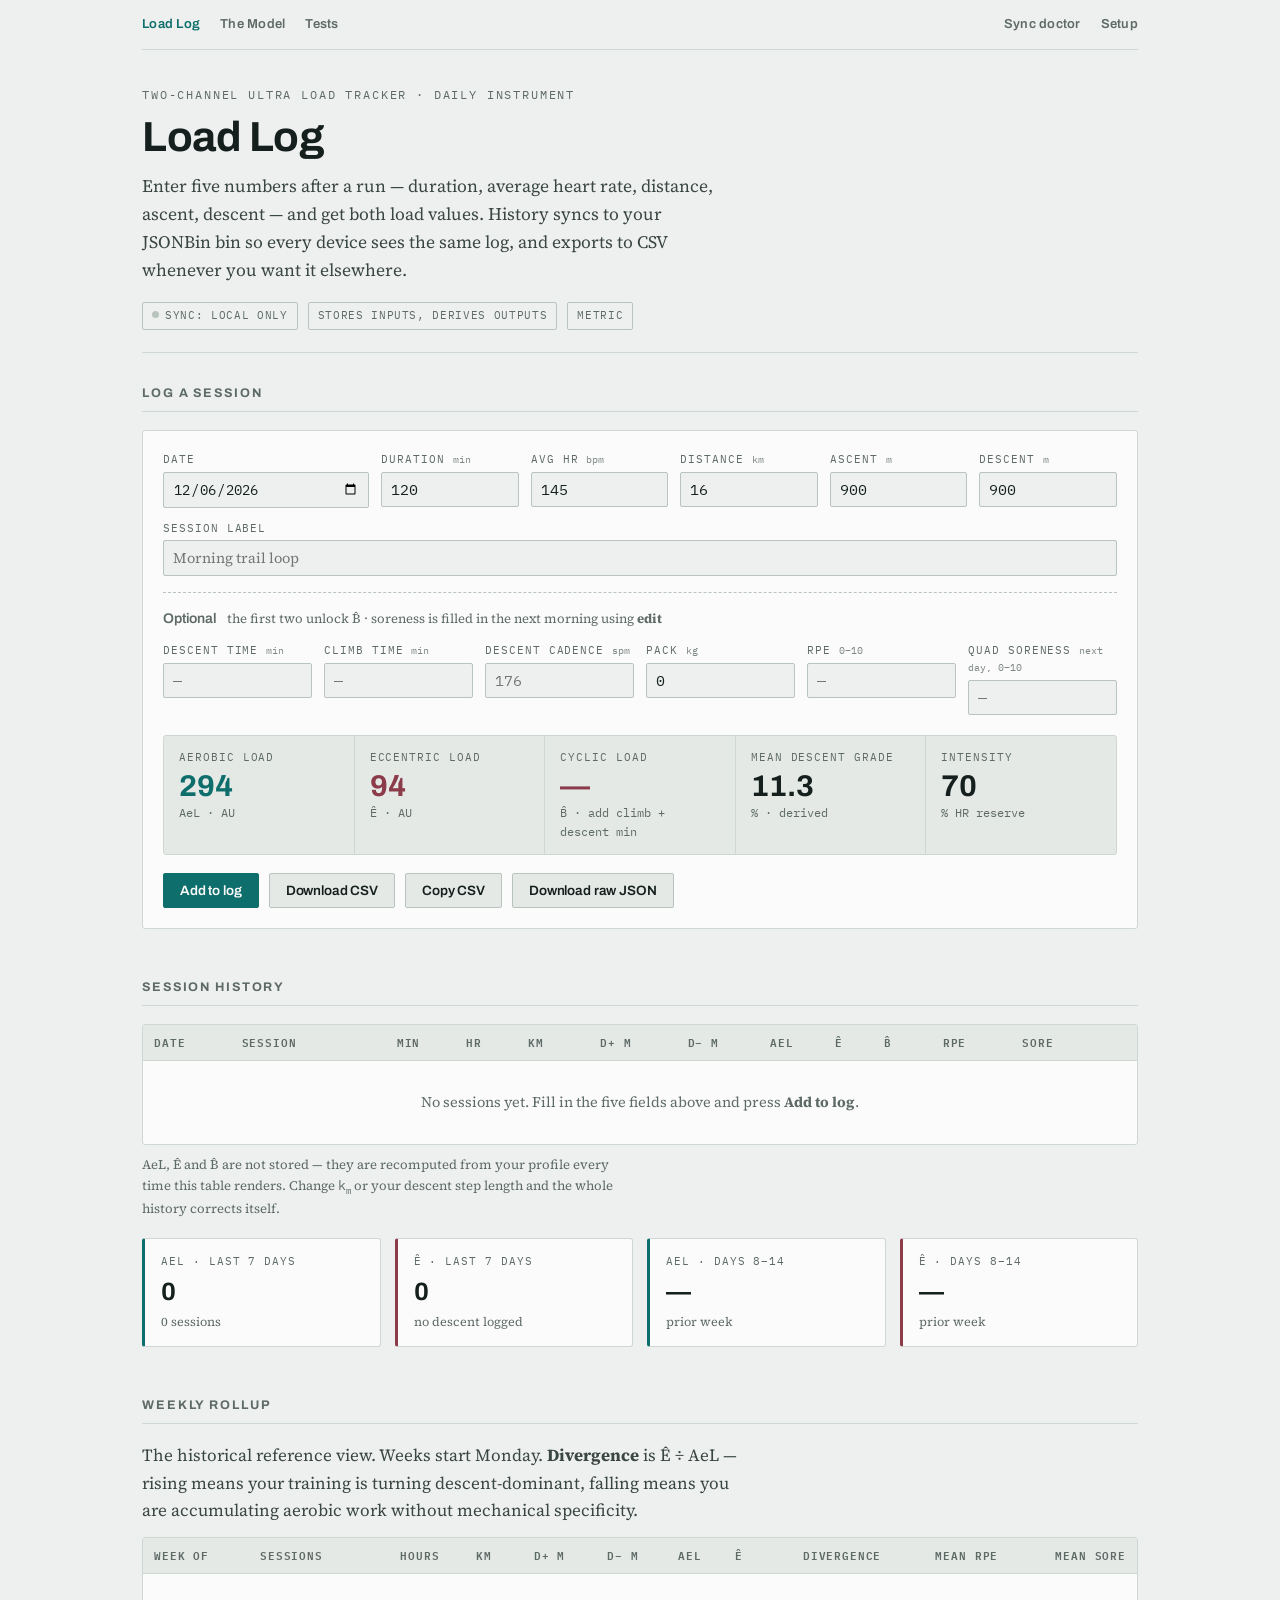
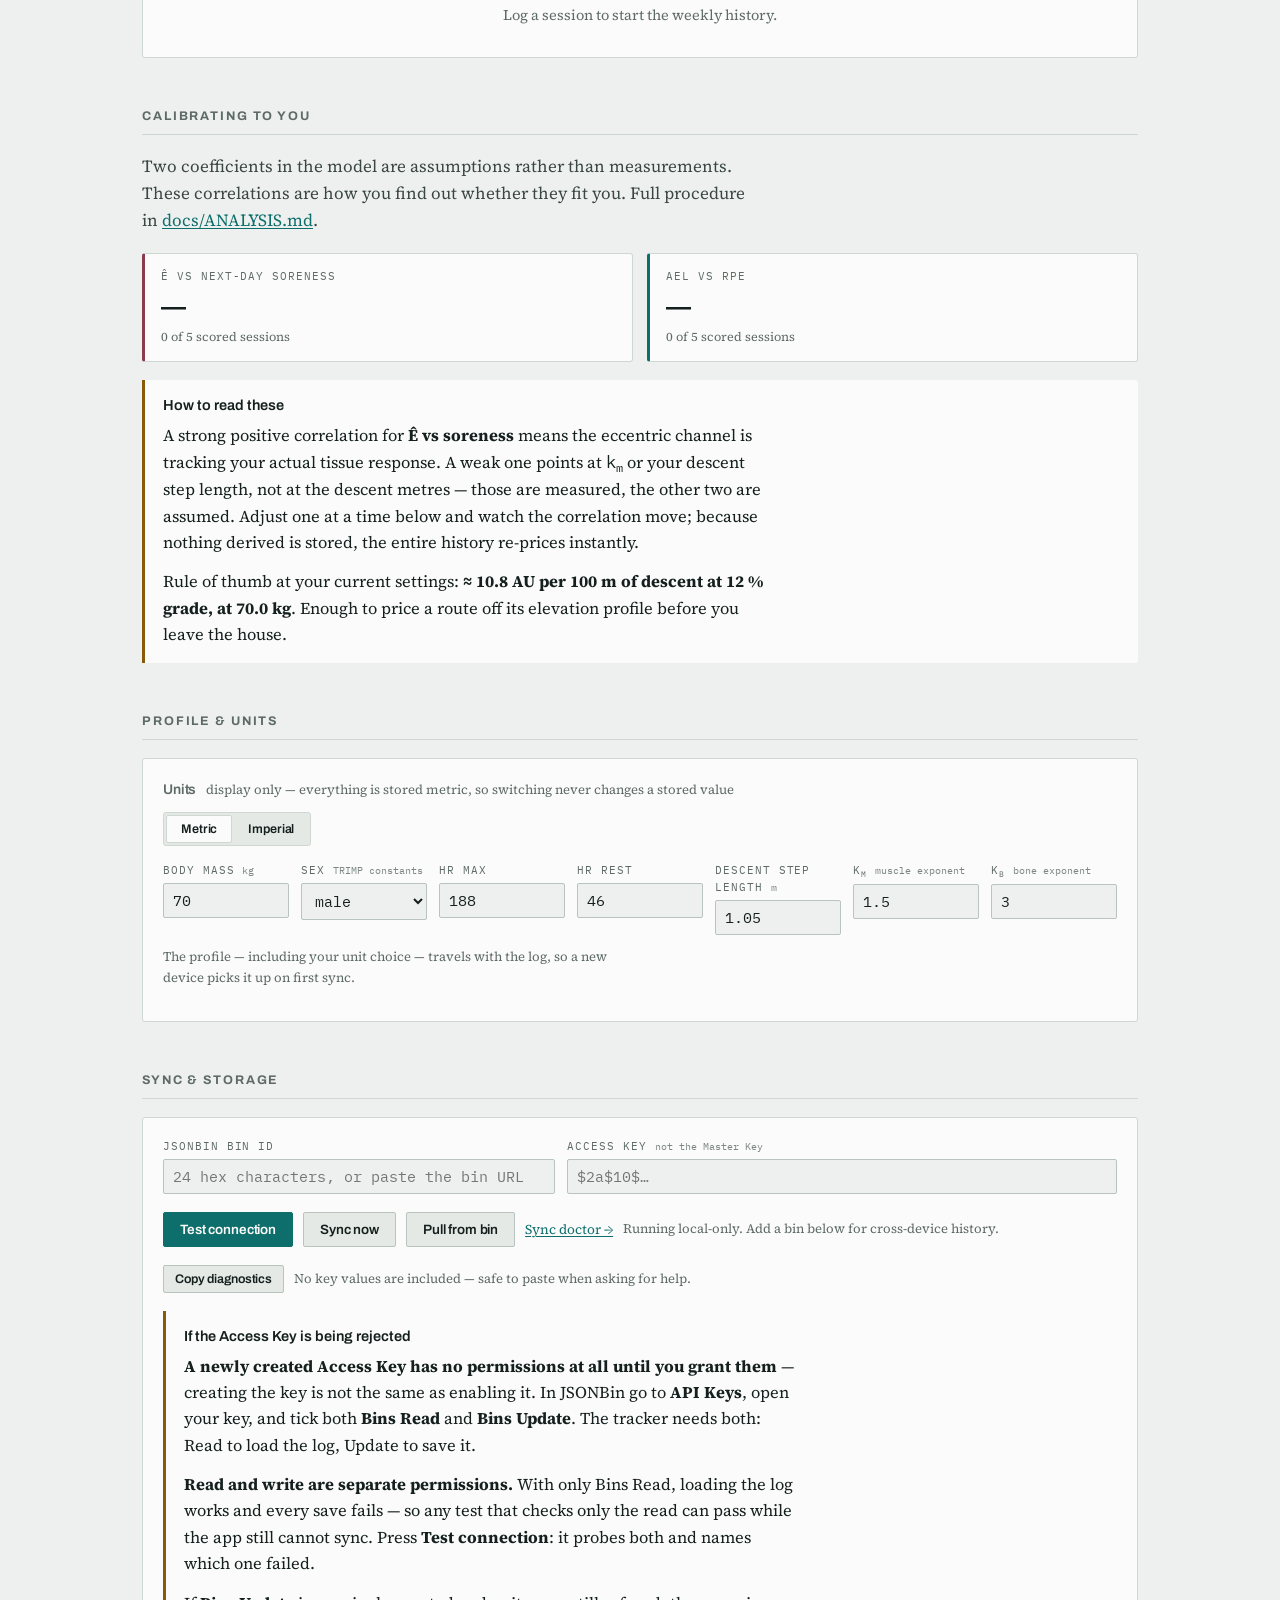
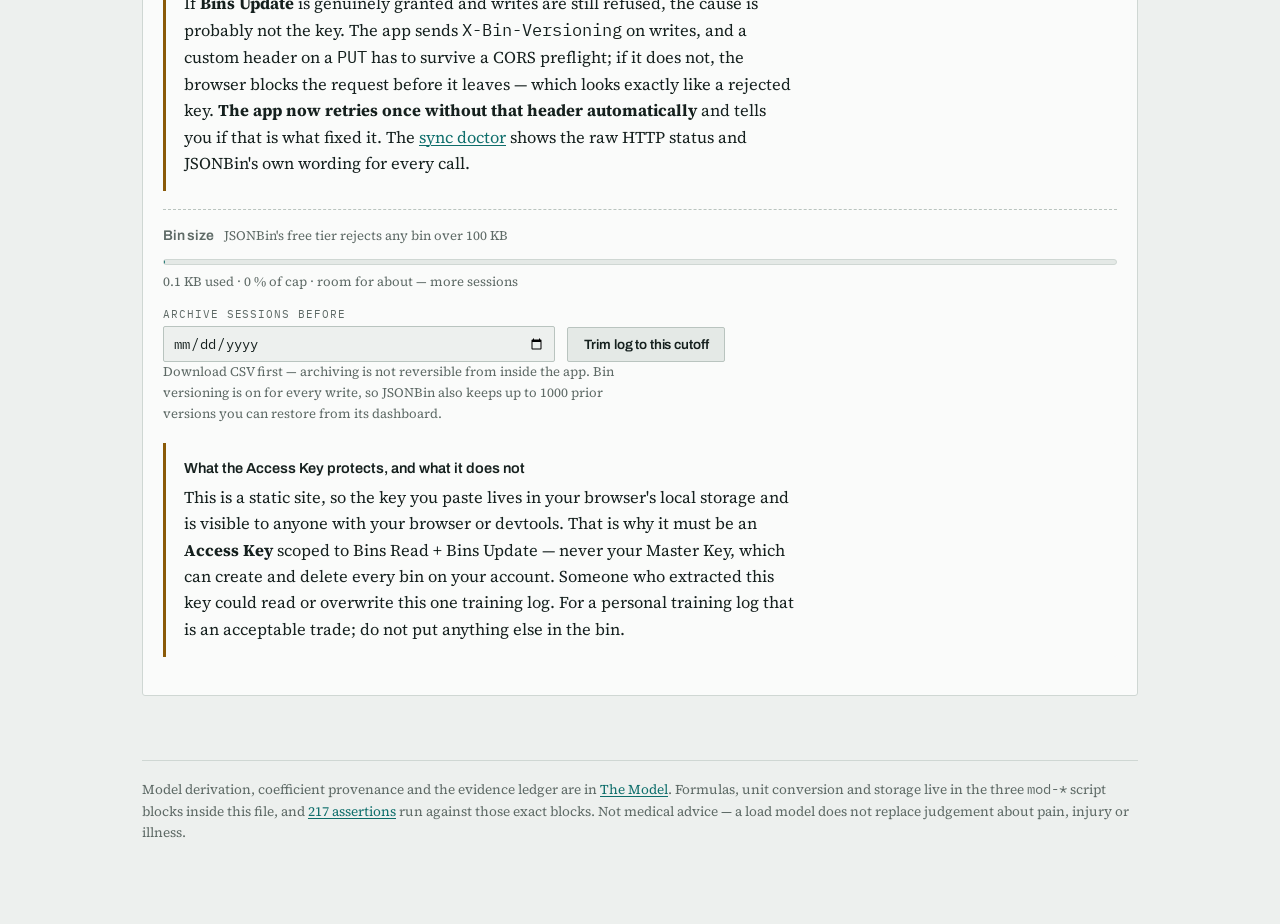
==== index.html @ c36b777b "Update index.html another updater attempt to fix buttons." ====
<!DOCTYPE html>
<html lang="en">
<head>
<meta charset="utf-8">
<meta name="viewport" content="width=device-width, initial-scale=1">
<title>Load Log — Two-Channel Ultra Load Tracker</title>
<meta name="description" content="Log a mountain run from five watch numbers and get aerobic and eccentric load. Metric or imperial, synced to JSONBin, CSV export.">
<link rel="icon" href="data:image/svg+xml,<svg xmlns='http://www.w3.org/2000/svg' viewBox='0 0 100 100'><text y='.9em' font-size='90'>⛰️</text></svg>">
<link rel="preconnect" href="https://fonts.googleapis.com">
<link rel="preconnect" href="https://fonts.gstatic.com" crossorigin>
<link rel="stylesheet" href="https://fonts.googleapis.com/css2?family=Archivo:wght@500;600;700&family=Source+Serif+4:opsz,wght@8..60,400;8..60,600&family=IBM+Plex+Mono:wght@400;500;600&display=swap">
<style>
/* ---- design tokens and components ---- */
/* Two-Channel Ultra Load Tracker — shared design tokens and components.
   Palette: cool mineral neutrals, teal = aerobic channel, oxblood = mechanical. */

:root{
  --bg:#EDF0EE; --surface:#FAFBFA; --surface-2:#E4E9E6;
  --ink:#15201E; --ink-2:#3A4643; --muted:#5E6A66; --line:#CFD7D3; --line-2:#B9C4BF;
  --aero:#0E6E6B; --aero-soft:#D9EAE8; --aero-ink:#084F4D;
  --mech:#8C3B4A; --mech-soft:#F2DFE2; --mech-ink:#66242F;
  --flag:#8A5A08; --flag-soft:#F5E7CE;
  --ok:#1D6F42; --bad:#9B2C2C;
  --maxw:1040px;
}
@media (prefers-color-scheme: dark){
  :root:not([data-theme="light"]){
    --bg:#0E1413; --surface:#161E1C; --surface-2:#1E2725;
    --ink:#E4EBE8; --ink-2:#C2CDC9; --muted:#8E9A96; --line:#28312F; --line-2:#3A4542;
    --aero:#4CBDB6; --aero-soft:#12302E; --aero-ink:#8AD9D3;
    --mech:#E0808F; --mech-soft:#331A20; --mech-ink:#F0AEB8;
    --flag:#D9A852; --flag-soft:#2E2513;
    --ok:#6FCF97; --bad:#F09B9B;
  }
}
:root[data-theme="dark"]{
  --bg:#0E1413; --surface:#161E1C; --surface-2:#1E2725;
  --ink:#E4EBE8; --ink-2:#C2CDC9; --muted:#8E9A96; --line:#28312F; --line-2:#3A4542;
  --aero:#4CBDB6; --aero-soft:#12302E; --aero-ink:#8AD9D3;
  --mech:#E0808F; --mech-soft:#331A20; --mech-ink:#F0AEB8;
  --flag:#D9A852; --flag-soft:#2E2513;
  --ok:#6FCF97; --bad:#F09B9B;
}

*{box-sizing:border-box}
html{color-scheme:light dark}
body{
  background:var(--bg); color:var(--ink); margin:0;
  font-family:"Source Serif 4",Georgia,"Times New Roman",serif;
  font-size:16.5px; line-height:1.6; -webkit-font-smoothing:antialiased;
}
.wrap{max-width:var(--maxw); margin:0 auto; padding:0 22px 80px}
h1,h2,h3,h4,.disp,button,nav a{font-family:Archivo,"Helvetica Neue",Arial,sans-serif; letter-spacing:-.01em}
h1,h2,h3,h4{text-wrap:balance}
.mono,code,pre,table.data,table.log,.eq{font-family:"IBM Plex Mono",ui-monospace,Menlo,Consolas,monospace}
.tnum{font-variant-numeric:tabular-nums}
a{color:var(--aero); text-decoration:underline; text-underline-offset:2px; text-decoration-thickness:1px}
a:focus-visible,input:focus-visible,select:focus-visible,button:focus-visible{outline:2px solid var(--aero); outline-offset:2px}

/* ---- masthead + nav ---- */
nav.top{display:flex; gap:20px; align-items:center; padding:14px 0; border-bottom:1px solid var(--line); flex-wrap:wrap}
nav.top a{font-size:13px; font-weight:600; text-decoration:none; color:var(--muted); letter-spacing:.02em}
nav.top a:hover{color:var(--ink)}
nav.top a[aria-current="page"]{color:var(--aero)}
nav.top .sp{flex:1}
header.mast{padding:36px 0 22px; border-bottom:1px solid var(--line); margin-bottom:30px}
.kicker{font-family:"IBM Plex Mono",monospace; font-size:11.5px; letter-spacing:.16em; text-transform:uppercase; color:var(--muted)}
h1{font-size:clamp(28px,4.8vw,42px); line-height:1.07; font-weight:700; margin:11px 0 12px}
.standfirst{font-size:17.5px; color:var(--ink-2); max-width:64ch; margin:0}
.meta{margin-top:18px; display:flex; flex-wrap:wrap; gap:8px 10px}
.tag{font-family:"IBM Plex Mono",monospace; font-size:11px; letter-spacing:.06em; text-transform:uppercase;
  border:1px solid var(--line-2); color:var(--muted); padding:4px 9px; border-radius:2px}

section{margin-top:48px}
h2{font-size:12.5px; font-weight:700; letter-spacing:.15em; text-transform:uppercase; color:var(--muted);
  margin:0 0 18px; padding-bottom:8px; border-bottom:1px solid var(--line)}
h3{font-size:19.5px; font-weight:600; margin:26px 0 9px}
h4{font-size:14.5px; font-weight:600; margin:19px 0 5px; letter-spacing:0}
p{margin:0 0 13px; max-width:68ch}
.lede{font-size:17px; color:var(--ink-2)}

/* ---- panels + forms ---- */
.panel{background:var(--surface); border:1px solid var(--line); border-radius:3px; padding:20px}
.f label{display:block; font-family:"IBM Plex Mono",monospace; font-size:10.5px; letter-spacing:.09em;
  text-transform:uppercase; color:var(--muted); margin-bottom:4px}
.f .sublab{text-transform:none; letter-spacing:0; font-size:10px; opacity:.8}
input,select,textarea{width:100%; background:var(--bg); color:var(--ink); border:1px solid var(--line-2);
  border-radius:2px; padding:7px 9px; font-family:"IBM Plex Mono",monospace; font-size:14.5px}
input[type=date]{font-size:13.5px}
input.serif{font-family:"Source Serif 4",Georgia,serif}
.gridauto{display:grid; grid-template-columns:repeat(auto-fit,minmax(112px,1fr)); gap:12px}
.corefields{display:grid; grid-template-columns:1.5fr repeat(5,1fr); gap:12px}
@media(max-width:880px){.corefields{grid-template-columns:repeat(auto-fit,minmax(112px,1fr))}}
.subsection{margin-top:16px; padding-top:15px; border-top:1px dashed var(--line-2)}
.subsection .hdr{display:flex; align-items:baseline; gap:10px; margin-bottom:11px; flex-wrap:wrap}
.subsection .hdr .disp{font-size:14px; font-weight:600}
.subsection .hdr span{font-size:13px; color:var(--muted)}

/* ---- readouts ---- */
.readout{display:grid; grid-template-columns:repeat(auto-fit,minmax(140px,1fr)); gap:1px; margin-top:20px;
  background:var(--line); border:1px solid var(--line); border-radius:3px; overflow:hidden}
.ro{background:var(--surface-2); padding:13px 15px}
.ro .k{font-family:"IBM Plex Mono",monospace; font-size:10.5px; letter-spacing:.09em; text-transform:uppercase; color:var(--muted)}
.ro .v{font-family:Archivo,sans-serif; font-size:30px; font-weight:700; line-height:1.12; margin-top:4px; font-variant-numeric:tabular-nums}
.ro .u{font-size:12px; color:var(--muted); font-family:"IBM Plex Mono",monospace}
.ro.a .v{color:var(--aero)} .ro.m .v{color:var(--mech)}

/* ---- buttons ---- */
.btnrow{display:flex; gap:10px; flex-wrap:wrap; margin-top:18px; align-items:center}
button{font-family:Archivo,sans-serif; font-size:13.5px; font-weight:600; background:var(--surface-2); color:var(--ink);
  border:1px solid var(--line-2); border-radius:2px; padding:9px 16px; cursor:pointer}
button:hover{border-color:var(--ink-2)}
button.primary{background:var(--aero); border-color:var(--aero); color:#FAFBFA}
button.primary:hover{filter:brightness(1.09)}
button.small{padding:6px 11px; font-size:12.5px}
.savenote{font-size:13px; color:var(--muted)}
.savenote.ok{color:var(--ok)} .savenote.bad{color:var(--bad)}

/* ---- tables ---- */
.tblwrap{overflow-x:auto; border:1px solid var(--line); border-radius:3px; background:var(--surface)}
table.log,table.data{width:100%; border-collapse:collapse; font-size:13.5px}
table.log{min-width:760px} table.data{min-width:660px}
table.log th,table.data th{background:var(--surface-2); font-size:10.5px; letter-spacing:.08em; text-transform:uppercase;
  color:var(--muted); font-weight:600; text-align:right; padding:9px 11px; border-bottom:1px solid var(--line); white-space:nowrap}
table.log td,table.data td{padding:9px 11px; border-bottom:1px solid var(--line); text-align:right;
  font-variant-numeric:tabular-nums; white-space:nowrap}
table.log th:nth-child(-n+2),table.log td:nth-child(-n+2),
table.data th:first-child,table.data td:first-child{text-align:left}
table.log tbody tr:last-child td,table.data tbody tr:last-child td{border-bottom:none}
table.log td.ae,table.data td.ae{color:var(--aero); font-weight:600}
table.log td.me,table.data td.me{color:var(--mech); font-weight:600}
table.log td.lbl{font-family:"Source Serif 4",Georgia,serif; white-space:normal; min-width:150px}
table.data input{padding:4px 6px; font-size:13px; text-align:right; min-width:62px}
table.data input.name{text-align:left; min-width:130px}
.del{background:none; border:none; color:var(--muted); cursor:pointer; padding:2px 7px; font-size:16px; line-height:1}
.del:hover{color:var(--mech)}
.empty{padding:30px 20px; text-align:center; color:var(--muted); font-size:14.5px}
.dot{display:inline-block; width:7px; height:7px; border-radius:50%; margin-right:5px; vertical-align:1px}
.dot.synced{background:var(--ok)} .dot.pending{background:var(--flag)} .dot.local{background:var(--line-2)}

.t2{width:100%; border-collapse:collapse; font-size:14.5px; margin-top:4px}
.t2 th{text-align:left; font-family:"IBM Plex Mono",monospace; font-size:10.5px; letter-spacing:.09em;
  text-transform:uppercase; color:var(--muted); font-weight:600; padding:8px 12px 8px 0; border-bottom:1px solid var(--line-2)}
.t2 td{padding:10px 12px 10px 0; border-bottom:1px solid var(--line); vertical-align:top}
.t2 td:first-child{font-family:"IBM Plex Mono",monospace; font-size:13.5px; white-space:nowrap}
.t2 .num{font-variant-numeric:tabular-nums; white-space:nowrap}

/* ---- rolling cards ---- */
.rolling{display:grid; grid-template-columns:repeat(auto-fit,minmax(150px,1fr)); gap:14px; margin-top:18px}
.rcard{background:var(--surface); border:1px solid var(--line); border-radius:3px; padding:14px 16px; border-left:3px solid var(--c,var(--line-2))}
.rcard.a{--c:var(--aero)} .rcard.m{--c:var(--mech)}
.rcard .k{font-family:"IBM Plex Mono",monospace; font-size:10.5px; letter-spacing:.09em; text-transform:uppercase; color:var(--muted)}
.rcard .v{font-family:Archivo,sans-serif; font-size:25px; font-weight:700; margin-top:3px; font-variant-numeric:tabular-nums}
.rcard .n{font-size:12.5px; color:var(--muted)}

/* ---- charts ---- */
.chartbox{background:var(--surface); border:1px solid var(--line); border-radius:3px; padding:16px 14px 8px; overflow-x:auto}
.legend{display:flex; gap:18px; flex-wrap:wrap; font-family:"IBM Plex Mono",monospace; font-size:12px; color:var(--muted); margin-top:4px}
.legend i{display:inline-block; width:14px; height:10px; vertical-align:-1px; margin-right:6px; border-radius:1px}

/* ---- equations + callouts ---- */
.eq{background:var(--surface-2); border:1px solid var(--line); border-radius:3px; padding:13px 16px;
  font-size:14.5px; line-height:1.95; overflow-x:auto}
.eq.nowrap{white-space:nowrap}
sub{font-size:.72em} sup{font-size:.72em}
.where{font-size:14px; color:var(--ink-2); margin-top:13px}
.where dl{display:grid; grid-template-columns:auto 1fr; gap:5px 14px; margin:8px 0 0}
.where dt{font-family:"IBM Plex Mono",monospace; font-size:13px; color:var(--ink); white-space:nowrap}
.where dd{margin:0; color:var(--muted); font-size:14px}
.callout{border-left:3px solid var(--flag); background:var(--surface); padding:14px 18px; margin:18px 0; border-radius:0 3px 3px 0}
.callout h4{margin-top:0}
.callout p:last-child{margin-bottom:0}
.two{display:grid; grid-template-columns:1fr 1fr; gap:32px}
@media(max-width:860px){.two{grid-template-columns:1fr}}
.channels{display:grid; grid-template-columns:1fr 1fr; gap:20px}
@media(max-width:860px){.channels{grid-template-columns:1fr}}
.chan{background:var(--surface); border:1px solid var(--line); border-radius:3px; padding:22px; position:relative; overflow:hidden}
.chan::before{content:""; position:absolute; inset:0 auto 0 0; width:3px; background:var(--ch)}
.chan.a{--ch:var(--aero)} .chan.m{--ch:var(--mech)}
.chan .lbl{font-family:"IBM Plex Mono",monospace; font-size:11px; letter-spacing:.14em; text-transform:uppercase; color:var(--ch); font-weight:600}
.chan h3{margin:6px 0 4px; font-size:21px}
.chan .sub{color:var(--muted); font-size:14.5px; margin:0 0 16px}

.pill{display:inline-block; font-family:"IBM Plex Mono",monospace; font-size:10px; letter-spacing:.08em;
  text-transform:uppercase; padding:3px 7px; border-radius:2px; font-weight:600; white-space:nowrap}
.pill.ev{background:var(--aero-soft); color:var(--aero-ink)}
.pill.der{background:var(--surface-2); color:var(--ink-2); border:1px solid var(--line-2)}
.pill.as{background:var(--flag-soft); color:var(--flag)}

ol.refs{font-size:14.5px; padding-left:22px; color:var(--ink-2)}
ol.refs li{margin-bottom:9px}
footer{margin-top:64px; padding-top:18px; border-top:1px solid var(--line); font-size:13.5px; color:var(--muted)}
@media(prefers-reduced-motion:reduce){*{animation:none!important; transition:none!important}}

/* ---- page-specific ---- */
.szmeter{height:6px; background:var(--surface-2); border:1px solid var(--line);
    border-radius:3px; overflow:hidden; margin:9px 0 7px}
  .szmeter div{height:100%; background:var(--aero); width:0}
  tr.editing td{background:var(--aero-soft)}
  .del.ed{font-family:"IBM Plex Mono",monospace; font-size:11px; letter-spacing:.06em}
  .del.ed:hover{color:var(--aero)}
  .banner{background:var(--aero-soft); border-left:3px solid var(--aero); padding:10px 14px;
    border-radius:0 3px 3px 0; font-size:14px; margin-bottom:14px}
  .banner.warn{background:var(--flag-soft); border-left-color:var(--flag)}
  .keyrow{display:grid; grid-template-columns:1fr 1.4fr; gap:12px}
  @media(max-width:700px){.keyrow{grid-template-columns:1fr}}
  .unitpick{display:flex; gap:2px; background:var(--surface-2); border:1px solid var(--line);
    border-radius:3px; padding:2px; width:fit-content}
  .unitpick button{background:transparent; border:none; padding:6px 14px; font-size:12.5px; border-radius:2px}
  .unitpick button[aria-pressed="true"]{background:var(--surface); border:1px solid var(--line)}
  .dot{display:inline-block; width:7px; height:7px; border-radius:50%; margin-right:6px; vertical-align:1px}
  .dot.ok{background:var(--ok)} .dot.pend{background:var(--flag)} .dot.off{background:var(--line-2)}
  pre#diag{background:var(--surface-2); border:1px solid var(--line); border-radius:3px;
    padding:12px 14px; font-family:"IBM Plex Mono",monospace; font-size:12.5px;
    line-height:1.55; overflow-x:auto; white-space:pre-wrap; word-break:break-word;
    margin:14px 0 0; color:var(--ink)}
</style>
</head>
<body>
<!--
  ══════════════════════════════════════════════════════════════════════════
  TWO-CHANNEL ULTRA LOAD TRACKER
  Single self-contained file. No build step, no dependencies, no CDN except
  the web font. Works from a double-click or from GitHub Pages.

  To deploy: drop this file in and you are done.
  To develop: the three script blocks tagged id=mod-load-model, id=mod-units
  and id=mod-store below are the source of truth. tests/run.js extracts and
  exercises those exact blocks, so the 217 assertions test the code you ship
  rather than a parallel copy. Keep those id attributes.

  (Written without angle brackets on purpose — a literal script tag inside this
  comment confuses anything that scrapes the file for script blocks.)

  Layout of this file:
    1. <style>              design tokens, both themes
    2. <body>               markup
    3. mod-load-model       the physics. Pure, metric, no DOM.
    4. mod-units            metric/imperial. Display boundary ONLY.
    5. mod-store            schema, merge, size budget, CSV, JSONBin I/O
    6. app                  the UI
  ══════════════════════════════════════════════════════════════════════════
-->

<div class="wrap">

<nav class="top">
  <a href="index.html" aria-current="page">Load Log</a>
  <a href="model.html">The Model</a>
  <a href="tests/index.html">Tests</a>
  <span class="sp"></span>
  <a href="tools/jsonbin-doctor.html">Sync doctor</a>
  <a href="docs/JSONBIN-SETUP.md">Setup</a>
</nav>

<header class="mast">
  <div class="kicker">Two-channel ultra load tracker · daily instrument</div>
  <h1>Load Log</h1>
  <p class="standfirst">Enter five numbers after a run — duration, average heart rate, distance, ascent, descent — and get both load values. History syncs to your JSONBin bin so every device sees the same log, and exports to CSV whenever you want it elsewhere.</p>
  <div class="meta">
    <span class="tag" id="syncTag"><span class="dot off"></span>Sync: local only</span>
    <span class="tag">Stores inputs, derives outputs</span>
    <span class="tag" id="unitTag">Metric</span>
  </div>
</header>

<section id="entry" style="margin-top:0">
  <h2>Log a session</h2>
  <div class="panel">
    <div class="banner" id="editBanner" hidden></div>
    <div class="banner warn" id="warnBanner" hidden></div>
    <div class="corefields">
      <div class="f"><label for="date">Date</label><input id="date" type="date"></div>
      <div class="f"><label for="dur">Duration <span class="sublab">min</span></label><input id="dur" type="number" value="120" step="1" min="1"></div>
      <div class="f"><label for="hr">Avg HR <span class="sublab">bpm</span></label><input id="hr" type="number" value="145" step="1" min="1"></div>
      <div class="f"><label for="dist">Distance <span class="sublab" id="uDist">km</span></label><input id="dist" type="number" value="16" step="0.1" min="0"></div>
      <div class="f"><label for="up">Ascent <span class="sublab" id="uUp">m</span></label><input id="up" type="number" value="900" step="10" min="0"></div>
      <div class="f"><label for="down">Descent <span class="sublab" id="uDown">m</span></label><input id="down" type="number" value="900" step="10" min="0"></div>
    </div>
    <div class="f" style="margin-top:12px"><label for="label">Session label</label><input id="label" type="text" class="serif" placeholder="Morning trail loop"></div>

    <div class="subsection">
      <div class="hdr">
        <span class="disp">Optional</span>
        <span>the first two unlock B̂ · soreness is filled in the next morning using <b>edit</b></span>
      </div>
      <div class="gridauto">
        <div class="f"><label for="dmin">Descent time <span class="sublab">min</span></label><input id="dmin" type="number" placeholder="—" step="1" min="0"></div>
        <div class="f"><label for="umin">Climb time <span class="sublab">min</span></label><input id="umin" type="number" placeholder="—" step="1" min="0"></div>
        <div class="f"><label for="cad">Descent cadence <span class="sublab">spm</span></label><input id="cad" type="number" placeholder="176" step="1" min="0"></div>
        <div class="f"><label for="pack">Pack <span class="sublab" id="uPack">kg</span></label><input id="pack" type="number" value="0" step="0.5" min="0"></div>
        <div class="f"><label for="rpe">RPE <span class="sublab">0–10</span></label><input id="rpe" type="number" placeholder="—" step="0.5" min="0" max="10"></div>
        <div class="f"><label for="sore">Quad soreness <span class="sublab">next day, 0–10</span></label><input id="sore" type="number" placeholder="—" step="0.5" min="0" max="10"></div>
      </div>
    </div>

    <div class="readout">
      <div class="ro a"><div class="k">Aerobic load</div><div class="v tnum" id="oAeL">—</div><div class="u">AeL · AU</div></div>
      <div class="ro m"><div class="k">Eccentric load</div><div class="v tnum" id="oE">—</div><div class="u" id="oEu">Ê · AU</div></div>
      <div class="ro m"><div class="k">Cyclic load</div><div class="v tnum" id="oB">—</div><div class="u" id="oBu">B̂ · needs time split</div></div>
      <div class="ro"><div class="k">Mean descent grade</div><div class="v tnum" id="oG">—</div><div class="u">% · derived</div></div>
      <div class="ro"><div class="k">Intensity</div><div class="v tnum" id="oF">—</div><div class="u">% HR reserve</div></div>
    </div>

    <div class="btnrow">
      <button type="button" class="primary" id="save">Add to log</button>
      <button type="button" id="cancelEdit" hidden>Cancel edit</button>
      <button type="button" id="dlCsv">Download CSV</button>
      <button type="button" id="copyCsv">Copy CSV</button>
      <button type="button" id="dlJson">Download raw JSON</button>
      <span class="savenote" id="note"></span>
    </div>
  </div>
</section>

<section id="log">
  <h2>Session history</h2>
  <div class="tblwrap">
    <table class="log">
      <thead><tr>
        <th>Date</th><th>Session</th><th>min</th><th>HR</th>
        <th id="thDist">km</th><th id="thUp">D+ m</th><th id="thDown">D− m</th>
        <th>AeL</th><th>Ê</th><th>B̂</th><th>RPE</th><th>Sore</th><th></th><th></th>
      </tr></thead>
      <tbody id="logBody"></tbody>
    </table>
    <div class="empty" id="logEmpty">No sessions yet. Fill in the five fields above and press <b>Add to log</b>.</div>
  </div>
  <p class="savenote" style="margin-top:10px">AeL, Ê and B̂ are not stored — they are recomputed from your profile every time this table renders. Change <code>k<sub>m</sub></code> or your descent step length and the whole history corrects itself.</p>

  <div class="rolling">
    <div class="rcard a"><div class="k">AeL · last 7 days</div><div class="v" id="r7a">—</div><div class="n" id="r7an">—</div></div>
    <div class="rcard m"><div class="k">Ê · last 7 days</div><div class="v" id="r7m">—</div><div class="n" id="r7mn">—</div></div>
    <div class="rcard a"><div class="k">AeL · days 8–14</div><div class="v" id="p7a">—</div><div class="n">prior week</div></div>
    <div class="rcard m"><div class="k">Ê · days 8–14</div><div class="v" id="p7m">—</div><div class="n">prior week</div></div>
  </div>
</section>

<section id="weeks">
  <h2>Weekly rollup</h2>
  <p class="lede">The historical reference view. Weeks start Monday. <b>Divergence</b> is Ê ÷ AeL — rising means your training is turning descent-dominant, falling means you are accumulating aerobic work without mechanical specificity.</p>
  <div class="tblwrap">
    <table class="log">
      <thead><tr>
        <th>Week of</th><th>Sessions</th><th>Hours</th>
        <th id="thwDist">km</th><th id="thwUp">D+ m</th><th id="thwDown">D− m</th>
        <th>AeL</th><th>Ê</th><th>Divergence</th><th>Mean RPE</th><th>Mean sore</th>
      </tr></thead>
      <tbody id="weekBody"></tbody>
    </table>
    <div class="empty" id="weekEmpty">Log a session to start the weekly history.</div>
  </div>
</section>

<section id="calib">
  <h2>Calibrating to you</h2>
  <p class="lede">Two coefficients in the model are assumptions rather than measurements. These correlations are how you find out whether they fit you. Full procedure in <a href="docs/ANALYSIS.md">docs/ANALYSIS.md</a>.</p>
  <div class="rolling">
    <div class="rcard m"><div class="k">Ê vs next-day soreness</div><div class="v" id="cSore">—</div><div class="n" id="cSoreN">needs 5+ scored sessions</div></div>
    <div class="rcard a"><div class="k">AeL vs RPE</div><div class="v" id="cRpe">—</div><div class="n" id="cRpeN">needs 5+ scored sessions</div></div>
  </div>
  <div class="callout">
    <h4>How to read these</h4>
    <p>A strong positive correlation for <b>Ê vs soreness</b> means the eccentric channel is tracking your actual tissue response. A weak one points at <code>k<sub>m</sub></code> or your descent step length, not at the descent metres — those are measured, the other two are assumed. Adjust one at a time below and watch the correlation move; because nothing derived is stored, the entire history re-prices instantly.</p>
    <p>Rule of thumb at your current settings: <b><span id="ruleOfThumb">—</span></b>. Enough to price a route off its elevation profile before you leave the house.</p>
  </div>
</section>

<section id="profile">
  <h2>Profile &amp; units</h2>
  <div class="panel">
    <div class="subsection" style="margin-top:0; padding-top:0; border-top:none">
      <div class="hdr">
        <span class="disp">Units</span>
        <span>display only — everything is stored metric, so switching never changes a stored value</span>
      </div>
      <div class="unitpick" role="group" aria-label="Unit system">
        <button type="button" id="unitMetric" aria-pressed="true">Metric</button>
        <button type="button" id="unitImperial" aria-pressed="false">Imperial</button>
      </div>
    </div>
    <div class="gridauto" style="margin-top:16px">
      <div class="f"><label for="mBody">Body mass <span class="sublab" id="uMass">kg</span></label><input id="mBody" type="number" value="70" step="0.5" min="1"></div>
      <div class="f"><label for="sex">Sex <span class="sublab">TRIMP constants</span></label><select id="sex"><option value="m">male</option><option value="f">female</option></select></div>
      <div class="f"><label for="hrMax">HR max</label><input id="hrMax" type="number" value="188" min="100"></div>
      <div class="f"><label for="hrRest">HR rest</label><input id="hrRest" type="number" value="46" min="25"></div>
      <div class="f"><label for="sl">Descent step length <span class="sublab" id="uStep">m</span></label><input id="sl" type="number" value="1.05" step="0.05" min="0.1"></div>
      <div class="f"><label for="km">k<sub>m</sub> <span class="sublab">muscle exponent</span></label><input id="km" type="number" value="1.5" step="0.25" min="1" max="2.5"></div>
      <div class="f"><label for="kb">k<sub>b</sub> <span class="sublab">bone exponent</span></label><input id="kb" type="number" value="3" step="0.5" min="1" max="6"></div>
    </div>
    <p class="savenote" style="margin-top:12px">The profile — including your unit choice — travels with the log, so a new device picks it up on first sync.</p>
  </div>
</section>

<section id="sync">
  <h2>Sync &amp; storage</h2>
  <div class="panel">
    <div class="keyrow">
      <div class="f"><label for="binId">JSONBin Bin ID</label><input id="binId" type="text" placeholder="24 hex characters, or paste the bin URL" autocomplete="off" spellcheck="false">
        <p class="savenote" id="binIdNote" hidden style="margin-top:5px">Set in the file — edit <code>BIN_ID</code> near the top of the app script to change it.</p></div>
      <div class="f"><label for="accessKey">Access Key <span class="sublab">not the Master Key</span></label><input id="accessKey" type="text" placeholder="$2a$10$…" autocomplete="off" spellcheck="false"></div>
    </div>
    <div class="btnrow">
      <button type="button" class="primary" id="testConn">Test connection</button>
      <button type="button" id="syncNow">Sync now</button>
      <button type="button" id="pullNow">Pull from bin</button>
      <a href="tools/jsonbin-doctor.html" style="font-size:13.5px">Sync doctor →</a>
      <span class="savenote" id="syncNote"></span>
    </div>
    <pre id="diag" hidden></pre>
    <div class="btnrow" id="diagRow" hidden>
      <button type="button" class="small" id="copyDiag">Copy diagnostics</button>
      <span class="savenote">No key values are included — safe to paste when asking for help.</span>
    </div>

    <div class="callout">
      <h4>If the Access Key is being rejected</h4>
      <p><b>A newly created Access Key has no permissions at all until you grant them</b> — creating the key is not the same as enabling it. In JSONBin go to <b>API Keys</b>, open your key, and tick both <b>Bins Read</b> and <b>Bins Update</b>. The tracker needs both: Read to load the log, Update to save it.</p>
      <p><b>Read and write are separate permissions.</b> With only Bins Read, loading the log works and every save fails — so any test that checks only the read can pass while the app still cannot sync. Press <b>Test connection</b>: it probes both and names which one failed.</p>
      <p>If <b>Bins Update</b> is genuinely granted and writes are still refused, the cause is probably not the key. The app sends <code>X-Bin-Versioning</code> on writes, and a custom header on a <code>PUT</code> has to survive a CORS preflight; if it does not, the browser blocks the request before it leaves — which looks exactly like a rejected key. <b>The app now retries once without that header automatically</b> and tells you if that is what fixed it. The <a href="tools/jsonbin-doctor.html">sync doctor</a> shows the raw HTTP status and JSONBin's own wording for every call.</p>
    </div>

    <div class="subsection">
      <div class="hdr"><span class="disp">Bin size</span><span>JSONBin's free tier rejects any bin over 100 KB</span></div>
      <div class="szmeter"><div id="szBar"></div></div>
      <p class="savenote"><span id="szBytes">0</span> KB used · <span id="szPct">0</span>&nbsp;% of cap · room for about <span id="szRoom">—</span> more sessions</p>
      <p class="savenote bad" id="szWarn" hidden></p>
      <div class="keyrow" style="margin-top:12px">
        <div class="f"><label for="archiveDate">Archive sessions before</label><input id="archiveDate" type="date"></div>
        <div class="f" style="display:flex; align-items:flex-end"><button type="button" id="archive">Trim log to this cutoff</button></div>
      </div>
      <p class="savenote">Download CSV first — archiving is not reversible from inside the app. Bin versioning is on for every write, so JSONBin also keeps up to 1000 prior versions you can restore from its dashboard.</p>
    </div>

    <div class="callout">
      <h4>What the Access Key protects, and what it does not</h4>
      <p>This is a static site, so the key you paste lives in your browser's local storage and is visible to anyone with your browser or devtools. That is why it must be an <b>Access Key</b> scoped to Bins Read + Bins Update — never your Master Key, which can create and delete every bin on your account. Someone who extracted this key could read or overwrite this one training log. For a personal training log that is an acceptable trade; do not put anything else in the bin.</p>
    </div>
  </div>
</section>

<footer>
  Model derivation, coefficient provenance and the evidence ledger are in <a href="model.html">The Model</a>. Formulas, unit conversion and storage live in the three <code>mod-*</code> script blocks inside this file, and <a href="tests/index.html">217 assertions</a> run against those exact blocks. Not medical advice — a load model does not replace judgement about pain, injury or illness.
</footer>

</div>

<script id="mod-load-model">
/* verbatim module source — see tests/run.js */
/*!
 * load-model.js — Two-Channel Ultra Load Model
 *
 * Pure functions. No DOM, no globals beyond the export. Runs in the browser
 * and under Node (for tests).
 *
 * Two independent load channels for mountain / ultra running:
 *   AeL  — aerobic (internal, cardiorespiratory) dose
 *   Ê/B̂ — mechanical (external, tissue) dose, split into eccentric and cyclic
 *
 * Never add AeL and MechL. They are a coordinate pair, not a total.
 *
 * Provenance for every coefficient is in docs/ and in model.html.
 * Coefficients marked ASSUMED below are judgement, not measurement.
 */
(function (root, factory) {
  "use strict";
  if (typeof module === "object" && module.exports) module.exports = factory();
  else root.LoadModel = factory();
})(typeof self !== "undefined" ? self : this, function () {
  "use strict";

  var G = 9.81;                 // m/s^2
  var J_PER_ML_O2 = 20.9;       // caloric equivalent at RER ~0.96 (range 19.6-21.1)
  var VO2_REST = 3.5;           // mL/kg/min
  var SPEED_EXP = 1.1304;       // DERIVED: ln(1.31)/ln(16.0/12.6), Rice et al. 2024
  var K_BONE_DEFAULT = 3.0;     // ASSUMED: gentle end of cortical-bone fatigue-life exponents
  var K_MUSCLE_DEFAULT = 1.5;   // ASSUMED: no published eccentric-damage dose-response exponent
  var SL_DESCENT_DEFAULT = 1.05;// ASSUMED: typical trail descent step length, m

  // Durability up-weight: threshold intensities migrate down during long efforts.
  // Slope DERIVED from Hunter 2025 (5.5% / 90 min) and Hamilton 2024 (6% / 150 min).
  // Onset and cap are ASSUMED.
  var DUR_ONSET_MIN = 90;
  var DUR_SLOPE_PER_H = 0.035;
  var DUR_CAP = 1.30;
  var DUR_CAP_AT_MIN = DUR_ONSET_MIN + 60 * ((DUR_CAP - 1) / DUR_SLOPE_PER_H); // 604.286

  // ---------------------------------------------------------------------------
  // Minetti et al. 2002 gradient cost polynomials, J/kg/m, net of resting.
  // Verified against the paper's own reported extremes to within 1.6-5.9%.
  // KNOWN FAILURE: costWalk is ~39% high at its -10% minimum. Do not use the
  // walking polynomial for shallow downhill.
  // ---------------------------------------------------------------------------
  function costRun(i) {
    return 155.4 * Math.pow(i, 5) - 30.4 * Math.pow(i, 4) - 43.3 * Math.pow(i, 3)
         + 46.3 * i * i + 19.5 * i + 3.6;
  }
  function costWalk(i) {
    return 280.5 * Math.pow(i, 5) - 58.7 * Math.pow(i, 4) - 76.8 * Math.pow(i, 3)
         + 51.9 * i * i + 19.6 * i + 2.5;
  }
  /** gait: "run" | "walk" | "auto" (auto hikes above +20% grade) */
  function costGrade(i, gait) {
    if (gait === "walk") return costWalk(i);
    if (gait === "run") return costRun(i);
    return i > 0.20 ? costWalk(i) : costRun(i);
  }

  // ---------------------------------------------------------------------------
  // Calibration references. Both are computed, not hardcoded, so the reference
  // sessions return exactly 100 AU by construction.
  // ---------------------------------------------------------------------------

  // Eccentric reference = the canonical muscle-damaging downhill protocol,
  // characterised by the medians in Bontemps et al. 2020:
  // -12% grade, 40 min, 11.3 km/h, at 70 kg and 170 spm.
  var REF_ECC = {
    massKg: 70, gradeFrac: 0.12, durationMin: 40, speedKmh: 11.3, cadenceSpm: 170
  };
  function eccentricReference() {
    var v = REF_ECC.speedKmh / 3.6;
    var distanceM = v * REF_ECC.durationMin * 60;
    var descentM = distanceM * REF_ECC.gradeFrac;
    var steps = REF_ECC.cadenceSpm * REF_ECC.durationMin;
    var perStepJ = REF_ECC.massKg * G * descentM / steps;
    return {
      distanceM: distanceM, descentM: descentM, steps: steps,
      stepLengthM: distanceM / steps, perStepJ: perStepJ,
      raw: steps * Math.pow(perStepJ, K_MUSCLE_DEFAULT)
    };
  }
  var E_REF = eccentricReference().raw;   // ~5.9313e6

  // Cyclic reference = flat 10 km at 12 km/h, 175 spm.
  var REF_CYC = { distanceM: 10000, speedKmh: 12, cadenceSpm: 175 };
  var V_REF = REF_CYC.speedKmh / 3.6;     // 3.3333 m/s
  var B_REF = REF_CYC.cadenceSpm * (REF_CYC.distanceM / V_REF) / 60; // 8750 steps

  // Grade factor for the cyclic channel. ASSUMED magnitudes; the direction is
  // supported (Vernillo 2017: uphill raises duty factor, cutting peak force).
  function gradeFactor(gradeFrac) {
    if (gradeFrac < -0.01) return 1.2;
    if (gradeFrac > 0.01) return 0.7;
    return 1.0;
  }

  // ---------------------------------------------------------------------------
  // AEROBIC CHANNEL
  // ---------------------------------------------------------------------------

  /** Banister TRIMP weighting, fitted to the delta-HR / blood-lactate relation. */
  function trimpWeight(F, male) {
    var f = Math.max(0, Math.min(F, 1.15));
    return male ? 0.64 * Math.exp(1.92 * f) : 0.86 * Math.exp(1.67 * f);
  }

  /** Instantaneous durability weight at elapsed minute t. */
  function durabilityWeight(t) {
    return Math.min(1 + DUR_SLOPE_PER_H * Math.max(0, (t - DUR_ONSET_MIN) / 60), DUR_CAP);
  }

  /** Closed-form integral of durabilityWeight from 0 to T minutes. */
  function durabilityIntegral(T) {
    if (T <= DUR_ONSET_MIN) return T;
    if (T <= DUR_CAP_AT_MIN) {
      return T + (DUR_SLOPE_PER_H / 120) * Math.pow(T - DUR_ONSET_MIN, 2);
    }
    var atCap = DUR_CAP_AT_MIN + (DUR_SLOPE_PER_H / 120) * Math.pow(DUR_CAP_AT_MIN - DUR_ONSET_MIN, 2);
    return atCap + DUR_CAP * (T - DUR_CAP_AT_MIN);
  }

  function reserveFractionHR(avgHr, hrRest, hrMax) {
    var span = Math.max(hrMax - hrRest, 1);
    return (avgHr - hrRest) / span;
  }

  /**
   * Terrain-derived intensity when heart rate is unavailable (Tier B).
   * Minetti costs are net of resting, so the denominator is VO2 reserve —
   * which is what licenses feeding it into a weighting fitted to %HRR,
   * since %VO2R ~= %HRR.
   */
  function reserveFractionTerrain(o) {
    var vo2maxAlt = altitudeAdjustedVO2max(o.vo2max, o.altitudeM || 0);
    var massRatio = (o.massKg + (o.packKg || 0)) / Math.max(o.massKg, 1);
    var c = costGrade(o.gradeFrac, o.gait || "auto");
    var vo2 = 60 * massRatio * c * o.speedMs / J_PER_ML_O2;   // net mL/kg/min
    return vo2 / Math.max(vo2maxAlt - VO2_REST, 1);
  }

  /** ASSUMED coefficient: commonly cited ~6.5%/1000 m above 1500 m. Unverified. */
  function altitudeAdjustedVO2max(vo2max, altitudeM) {
    return vo2max * (1 - 0.065 * Math.max(0, (altitudeM - 1500) / 1000));
  }

  /**
   * Whole-session aerobic load from average heart rate.
   * Error vs. segment integration is ~1.843 * variance(F) — under 3% for
   * continuous running, ~7% for sessions containing hard intervals.
   */
  function aerobicLoadSimple(s, p) {
    var F = reserveFractionHR(s.avgHr, p.hrRest, p.hrMax);
    return {
      aeL: trimpWeight(F, p.male) * durabilityIntegral(s.durationMin),
      reserveFraction: F
    };
  }

  /** Segment-by-segment aerobic load. Ground truth for the simple form. */
  function aerobicLoadSegments(segments, p) {
    var elapsed = 0, total = 0;
    segments.forEach(function (g) {
      var mins = g.durationMin != null
        ? g.durationMin
        : (g.distanceM / g.speedMs) / 60;
      var F = g.avgHr != null
        ? reserveFractionHR(g.avgHr, p.hrRest, p.hrMax)
        : reserveFractionTerrain({
            gradeFrac: g.gradeFrac, speedMs: g.speedMs, massKg: p.massKg,
            packKg: p.packKg, vo2max: p.vo2max, altitudeM: p.altitudeM, gait: g.gait
          });
      total += mins * trimpWeight(F, p.male) * durabilityWeight(elapsed + mins / 2);
      elapsed += mins;
    });
    return { aeL: total, movingMin: elapsed };
  }

  // ---------------------------------------------------------------------------
  // MECHANICAL CHANNEL — eccentric (Ê)
  // ---------------------------------------------------------------------------

  /**
   * Segment form. Damage accumulates as cycles x magnitude^k, the same
   * structure as a bone S-N fatigue curve. Climbs contribute zero.
   */
  function eccentricLoadSegments(segments, p) {
    var km = p.kMuscle != null ? p.kMuscle : K_MUSCLE_DEFAULT;
    var mTot = p.massKg + (p.packKg || 0);
    var raw = 0;
    segments.forEach(function (g) {
      if (g.gradeFrac >= 0) return;
      var mins = g.durationMin != null ? g.durationMin : (g.distanceM / g.speedMs) / 60;
      var steps = g.cadenceSpm * mins;
      var descentM = g.distanceM * Math.abs(g.gradeFrac);
      if (steps <= 0 || descentM <= 0) return;
      var perStepJ = mTot * G * descentM / steps;
      raw += steps * Math.pow(perStepJ, km);
    });
    return { eccentric: 100 * raw / referenceRaw(km), raw: raw };
  }

  /** E_ref recomputed for a non-default exponent so 100 AU stays anchored. */
  function referenceRaw(km) {
    if (Math.abs(km - K_MUSCLE_DEFAULT) < 1e-12) return E_REF;
    var r = eccentricReference();
    return r.steps * Math.pow(r.perStepJ, km);
  }

  /**
   * Whole-session form. At k = 1.5 the segment sum collapses exactly:
   *   sum N*(m*g*h/N)^1.5  ->  (m*g)^1.5 * D * sqrt(grade * stepLength)
   * so descent metres enter LINEARLY and grade/step-length only under a root.
   * A 20% error in either moves the result by 10%.
   */
  function eccentricLoadSimple(s, p) {
    var km = p.kMuscle != null ? p.kMuscle : K_MUSCLE_DEFAULT;
    var mTot = p.massKg + (s.packKg || 0);
    var sl = p.descentStepLengthM || SL_DESCENT_DEFAULT;
    var out = { eccentric: 0, meanDescentGrade: 0, descentDistanceM: 0 };
    if (!(s.descentM > 0) || !(s.distanceKm > 0)) return out;

    // Split distance between climbing and descending in proportion to D+ / D-.
    // On the worked example this recovers 0.160 against a true weighted 0.169.
    var vert = (s.ascentM || 0) + s.descentM;
    var dDownM = vert > 0 ? s.distanceKm * 1000 * (s.descentM / vert) : s.distanceKm * 1000;
    var grade = dDownM > 0 ? s.descentM / dDownM : 0;
    grade = Math.max(0.005, Math.min(grade, 0.60));
    out.meanDescentGrade = grade;
    out.descentDistanceM = dDownM;

    if (Math.abs(km - 1.5) < 1e-12) {
      out.eccentric = 100 * Math.pow(mTot * G, 1.5) * s.descentM
                    * Math.sqrt(grade * sl) / E_REF;
    } else {
      var steps = dDownM / sl;
      var perStepJ = mTot * G * s.descentM / Math.max(steps, 1);
      out.eccentric = 100 * steps * Math.pow(perStepJ, km) / referenceRaw(km);
    }
    return out;
  }

  // ---------------------------------------------------------------------------
  // MECHANICAL CHANNEL — cyclic (B̂)
  // ---------------------------------------------------------------------------

  /**
   * Effective speed exponent is SPEED_EXP * kBone ~= 3.39, so this channel
   * CANNOT be computed from a session-average speed: averaging a 4 km/h hike
   * with an 11 km/h descent under-counts by more than half. It needs buckets.
   *
   * buckets: [{ distanceM, minutes, gradeFrac }]
   */
  function cyclicLoadBuckets(buckets, p) {
    var kb = p.kBone != null ? p.kBone : K_BONE_DEFAULT;
    var cad = p.cadenceSpm || 176;
    var raw = 0, any = false;
    buckets.forEach(function (b) {
      if (!(b.distanceM > 0) || !(b.minutes > 0)) return;
      any = true;
      var v = b.distanceM / (b.minutes * 60);
      var steps = cad * b.minutes;
      raw += steps * Math.pow(Math.pow(v / V_REF, SPEED_EXP) * gradeFactor(b.gradeFrac), kb);
    });
    return any ? { cyclic: 100 * raw / B_REF, raw: raw } : { cyclic: null, raw: 0 };
  }

  /**
   * Build the three speed buckets from a simple session record.
   * Returns null when the climb/descent time split is missing — deliberately,
   * because a fabricated B̂ is worse than no B̂.
   */
  function cyclicLoadSimple(s, p) {
    if (!(s.descentMin > 0) || !(s.climbMin > 0) || !(s.distanceKm > 0)) {
      return { cyclic: null };
    }
    var vert = (s.ascentM || 0) + s.descentM;
    var totalM = s.distanceKm * 1000;
    var dDown = vert > 0 ? totalM * (s.descentM / vert) : 0;
    var dUp = vert > 0 ? totalM * ((s.ascentM || 0) / vert) : 0;
    var dFlat = Math.max(totalM - dDown - dUp, 0);
    var flatMin = Math.max(s.durationMin - s.descentMin - s.climbMin, 0);
    return cyclicLoadBuckets([
      { distanceM: dDown, minutes: s.descentMin, gradeFrac: -0.15 },
      { distanceM: dUp,   minutes: s.climbMin,   gradeFrac:  0.15 },
      { distanceM: dFlat, minutes: flatMin,      gradeFrac:  0 }
    ], { kBone: p.kBone, cadenceSpm: s.cadenceSpm || p.cadenceSpm });
  }

  // ---------------------------------------------------------------------------
  // TOP LEVEL
  // ---------------------------------------------------------------------------

  /**
   * Evaluate one logged session.
   * session: { durationMin, avgHr, distanceKm, ascentM, descentM,
   *            packKg?, descentMin?, climbMin?, cadenceSpm? }
   * profile: { massKg, male, hrMax, hrRest, descentStepLengthM?,
   *            kMuscle?, kBone?, cadenceSpm? }
   */
  function evaluateSession(session, profile) {
    var a = aerobicLoadSimple(session, profile);
    var e = eccentricLoadSimple(session, profile);
    var c = cyclicLoadSimple(session, profile);
    return {
      aeL: a.aeL,
      reserveFraction: a.reserveFraction,
      eccentric: e.eccentric,
      cyclic: c.cyclic,
      meanDescentGrade: e.meanDescentGrade,
      descentDistanceM: e.descentDistanceM
    };
  }

  /** Blended mechanical scalar. Convenience only — prefer reporting the pair. */
  function blendMechanical(eccentric, cyclic, omega, kPole, kSurface) {
    var w = omega == null ? 0.25 : omega;
    var b = cyclic == null ? eccentric : cyclic;
    return ((1 - w) * eccentric + w * b) * (kPole || 1) * (kSurface || 1);
  }

  /** AU of eccentric load per 100 m of descent, for back-of-envelope route pricing. */
  function eccentricPer100m(gradeFrac, massKg, stepLengthM) {
    return eccentricLoadSimple(
      { descentM: 100, distanceKm: (100 / gradeFrac) / 1000, ascentM: 0, packKg: 0 },
      { massKg: massKg || 70, descentStepLengthM: stepLengthM || SL_DESCENT_DEFAULT }
    ).eccentric;
  }

  return {
    G: G, E_REF: E_REF, B_REF: B_REF, V_REF: V_REF,
    SPEED_EXP: SPEED_EXP, DUR_CAP_AT_MIN: DUR_CAP_AT_MIN,
    REF_ECC: REF_ECC, REF_CYC: REF_CYC,
    costRun: costRun, costWalk: costWalk, costGrade: costGrade,
    altitudeAdjustedVO2max: altitudeAdjustedVO2max,
    trimpWeight: trimpWeight,
    durabilityWeight: durabilityWeight,
    durabilityIntegral: durabilityIntegral,
    reserveFractionHR: reserveFractionHR,
    reserveFractionTerrain: reserveFractionTerrain,
    aerobicLoadSimple: aerobicLoadSimple,
    aerobicLoadSegments: aerobicLoadSegments,
    eccentricLoadSimple: eccentricLoadSimple,
    eccentricLoadSegments: eccentricLoadSegments,
    eccentricReference: eccentricReference,
    cyclicLoadSimple: cyclicLoadSimple,
    cyclicLoadBuckets: cyclicLoadBuckets,
    evaluateSession: evaluateSession,
    blendMechanical: blendMechanical,
    eccentricPer100m: eccentricPer100m
  };
});
</script>
<script id="mod-units">
/* verbatim module source — see tests/run.js */
/*!
 * units.js — metric / imperial display conversion.
 *
 * HARD RULE: the model and storage are metric, always.
 * Every equation in the mod-load-model block is in SI (joules, kg, metres, m/s), and
 * every value in the bin is metric. Conversion happens only at the display
 * boundary — reading a form, or writing a label. Nothing downstream of
 * fromDisplay() ever sees a pound or a foot.
 *
 * This is the same discipline as "store inputs, derive outputs": one canonical
 * representation, converted late. Storing imperial would mean every coefficient
 * in the model needed a unit-aware twin, and the first rounding error would be
 * indistinguishable from a physiological result.
 */
(function (root, factory) {
  "use strict";
  if (typeof module === "object" && module.exports) module.exports = factory();
  else root.Units = factory();
})(typeof self !== "undefined" ? self : this, function () {
  "use strict";

  // Exact factors. Defined to full precision so round-tripping a value through
  // the UI does not drift — a user nudging a field should not lose data.
  var KG_PER_LB = 0.45359237;          // exact by definition
  var M_PER_FT = 0.3048;               // exact by definition
  var M_PER_IN = 0.0254;               // exact by definition
  var KM_PER_MI = 1.609344;            // exact by definition

  var SYSTEMS = ["metric", "imperial"];

  // kind -> { metric: {label, step, decimals}, imperial: {...}, factor }
  // `factor` converts ONE display-imperial unit into the metric canonical unit.
  var KINDS = {
    mass: {
      factor: KG_PER_LB,
      metric: { label: "kg", step: 0.5, decimals: 1 },
      imperial: { label: "lb", step: 1, decimals: 1 }
    },
    distance: {
      factor: KM_PER_MI,
      metric: { label: "km", step: 0.1, decimals: 2 },
      imperial: { label: "mi", step: 0.1, decimals: 2 }
    },
    elevation: {
      factor: M_PER_FT,
      metric: { label: "m", step: 10, decimals: 0 },
      imperial: { label: "ft", step: 25, decimals: 0 }
    },
    steplen: {
      factor: M_PER_IN,
      metric: { label: "m", step: 0.05, decimals: 2 },
      imperial: { label: "in", step: 1, decimals: 1 }
    }
  };

  function norm(system) {
    return SYSTEMS.indexOf(system) >= 0 ? system : "metric";
  }
  function spec(kind, system) {
    var k = KINDS[kind];
    if (!k) throw new Error("units: unknown kind '" + kind + "'");
    return k[norm(system)];
  }

  /** Canonical metric value -> number to show in the field. */
  function toDisplay(metricValue, kind, system) {
    if (metricValue === null || metricValue === undefined || metricValue === "") return null;
    var v = typeof metricValue === "number" ? metricValue : parseFloat(metricValue);
    if (!isFinite(v)) return null;
    if (norm(system) === "metric") return round(v, spec(kind, "metric").decimals);
    return round(v / KINDS[kind].factor, spec(kind, "imperial").decimals);
  }

  /** Number typed into a field -> canonical metric value. */
  function fromDisplay(displayValue, kind, system) {
    if (displayValue === null || displayValue === undefined || displayValue === "") return null;
    var v = typeof displayValue === "number" ? displayValue : parseFloat(displayValue);
    if (!isFinite(v)) return null;
    if (norm(system) === "metric") return v;
    return v * KINDS[kind].factor;
  }

  function label(kind, system) { return spec(kind, system).label; }
  function step(kind, system) { return spec(kind, system).step; }
  function decimals(kind, system) { return spec(kind, system).decimals; }

  /** Formatted value with its unit, for read-only display. */
  function format(metricValue, kind, system) {
    var d = toDisplay(metricValue, kind, system);
    if (d === null) return "—";
    return d.toFixed(spec(kind, system).decimals) + " " + label(kind, system);
  }

  function round(v, d) {
    var f = Math.pow(10, d);
    return Math.round(v * f) / f;
  }

  /**
   * CSV column name for a unit-bearing field. Column ORDER never changes, so
   * the formulas in docs/ANALYSIS.md keep working by letter; only the header
   * text says which unit the file is in. A data file that does not name its
   * own units is a trap.
   */
  function csvColumn(base, kind, system) {
    return base + "_" + label(kind, system);
  }

  /**
   * Rule of thumb for the eccentric channel, restated per display unit.
   * Metric: AU per 100 m of descent. Imperial: AU per 100 ft.
   * `perHundredMetres` comes from LoadModel.eccentricPer100m().
   */
  function perHundredElevation(perHundredMetres, system) {
    if (norm(system) === "metric") {
      return { value: round(perHundredMetres, 1), per: "100 m" };
    }
    return { value: round(perHundredMetres * M_PER_FT, 2), per: "100 ft" };
  }

  return {
    SYSTEMS: SYSTEMS, KINDS: KINDS,
    KG_PER_LB: KG_PER_LB, M_PER_FT: M_PER_FT, M_PER_IN: M_PER_IN, KM_PER_MI: KM_PER_MI,
    normalise: norm,
    toDisplay: toDisplay, fromDisplay: fromDisplay,
    label: label, step: step, decimals: decimals, format: format,
    csvColumn: csvColumn, perHundredElevation: perHundredElevation
  };
});
</script>
<script id="mod-store">
/* verbatim module source — see tests/run.js */
/*!
 * store.js — persistence for the Two-Channel Ultra Load Tracker.
 *
 * JSONBin.io is the source of truth; localStorage is an offline cache and
 * write queue. Pure logic (schema, merge, size, CSV) is separated from I/O so
 * it can be tested under Node without network.
 *
 * DESIGN DECISION 1 — store inputs, never derived values.
 * Only what you measured goes in the bin. AeL, Ê and B̂ are recomputed from
 * the mod-load-model block every time they are displayed or exported, so re-fitting
 * k_muscle retroactively corrects the entire history instead of leaving stale
 * numbers frozen in storage.
 *
 * DESIGN DECISION 2 — a compact wire format.
 * JSONBin's free tier rejects any bin over 100 KB. Verbose keys cost ~294
 * bytes per session (~350 sessions of room); short keys plus epoch-second
 * timestamps cost ~190 bytes, giving room for ~540 — a little over two years at
 * five sessions a week. The app always works with readable field names;
 * packing happens only at the storage boundary, and SESSION_MAP below is the
 * single definition of the format.
 *
 * DESIGN DECISION 3 — metric on the wire, always.
 * The unit toggle is a display preference (stored in the profile so it follows
 * you between devices). Every stored value is metric. See the mod-units block.
 *
 * VERIFIED API FACTS (jsonbin.io docs, fetched 2026-09-11):
 *   root            https://api.jsonbin.io/v3
 *   read            GET  /b/<BIN_ID>/latest
 *   update          PUT  /b/<BIN_ID>        (Content-Type: application/json)
 *   auth            X-Access-Key  — needs Bins Read AND Bins Update granted
 *                   explicitly; a new Access Key has NO permissions by default
 *   versioning      X-Bin-Versioning: true  — up to 1000 versions retained
 *   response shape  { record: {...}, metadata: {...} }
 *   CORS            enabled on all endpoints
 *   free-tier cap   records over 100 KB are rejected on write
 */
(function (root, factory) {
  "use strict";
  if (typeof module === "object" && module.exports) module.exports = factory();
  else root.Store = factory();
})(typeof self !== "undefined" ? self : this, function () {
  "use strict";

  var SCHEMA = 3;                       // 3 adds profile.units
  var LS_KEY = "ultra-load-tracker.v3";
  var API_ROOT = "https://api.jsonbin.io/v3";
  var SIZE_LIMIT = 100 * 1024;
  var SIZE_WARN = 0.80;

  // ---- wire format ---------------------------------------------------------
  var SESSION_MAP = {
    id: "i", date: "d", label: "n", durationMin: "t", avgHr: "h",
    distanceKm: "k", ascentM: "u", descentM: "w", packKg: "p",
    descentMin: "dm", climbMin: "cm", cadenceSpm: "c",
    rpe: "r", soreness: "s", editedAt: "e", deletedAt: "x"
  };
  var PROFILE_MAP = {
    massKg: "m", male: "g", hrMax: "hx", hrRest: "hn",
    descentStepLengthM: "sl", kMuscle: "km", kBone: "kb", units: "un"
  };
  var TIME_FIELDS = ["editedAt", "deletedAt"];

  var SESSION_FIELDS = Object.keys(SESSION_MAP);
  var PROFILE_FIELDS = Object.keys(PROFILE_MAP);

  var DEFAULT_PROFILE = {
    massKg: 70, male: true, hrMax: 188, hrRest: 46,
    descentStepLengthM: 1.05, kMuscle: 1.5, kBone: 3.0, units: "metric"
  };

  function invert(map) {
    var out = {};
    Object.keys(map).forEach(function (k) { out[map[k]] = k; });
    return out;
  }
  var SESSION_UNMAP = invert(SESSION_MAP);
  var PROFILE_UNMAP = invert(PROFILE_MAP);

  // ---------------------------------------------------------------- schema ---

  function now() { return Math.floor(Date.now() / 1000); }
  function emptyDoc() {
    return { schema: SCHEMA, rev: 0, updatedAt: now(), profile: {}, sessions: [] };
  }
  function keep(v) { return v !== undefined && v !== null && v !== ""; }

  function toEpoch(v) {
    if (!keep(v)) return undefined;
    if (typeof v === "number") return Math.floor(v > 1e11 ? v / 1000 : v);
    var t = Date.parse(v);
    return isNaN(t) ? undefined : Math.floor(t / 1000);
  }
  function toISO(sec) {
    return typeof sec === "number" && isFinite(sec)
      ? new Date(sec * 1000).toISOString() : "";
  }

  /** Canonical in-memory form: verbose keys, numeric timestamps. Idempotent. */
  function normalise(doc) {
    var d = doc && typeof doc === "object" && !Array.isArray(doc) ? doc : {};
    return {
      schema: SCHEMA,
      rev: typeof d.rev === "number" ? d.rev : 0,
      updatedAt: toEpoch(d.updatedAt) || now(),
      profile: readFields(d.profile, PROFILE_FIELDS, PROFILE_UNMAP),
      sessions: (Array.isArray(d.sessions) ? d.sessions : [])
        .map(function (s) { return readFields(s, SESSION_FIELDS, SESSION_UNMAP); })
        .filter(function (s) { return !!s.id; })
    };
  }

  /** Reads a record using either verbose or short keys. */
  function readFields(src, fields, unmap) {
    var s = src && typeof src === "object" ? src : {};
    var out = {};
    Object.keys(s).forEach(function (k) {
      var name = unmap[k] !== undefined ? unmap[k] : k;
      if (fields.indexOf(name) >= 0 && keep(s[k])) out[name] = s[k];
    });
    TIME_FIELDS.forEach(function (t) {
      if (out[t] !== undefined) {
        var e = toEpoch(out[t]);
        if (e === undefined) delete out[t]; else out[t] = e;
      }
    });
    return out;
  }

  /** Profile with defaults filled in. */
  function profileOf(doc) {
    var p = {}, stored = (doc && doc.profile) || {};
    Object.keys(DEFAULT_PROFILE).forEach(function (k) {
      p[k] = keep(stored[k]) ? stored[k] : DEFAULT_PROFILE[k];
    });
    p.male = !!p.male;
    if (p.units !== "imperial") p.units = "metric";
    return p;
  }

  function pack(doc) {
    var d = normalise(doc);
    return {
      v: SCHEMA, rev: d.rev, ts: d.updatedAt,
      profile: mapKeys(d.profile, PROFILE_MAP),
      sessions: d.sessions.map(function (s) { return mapKeys(s, SESSION_MAP); })
    };
  }
  function mapKeys(obj, map) {
    var out = {};
    Object.keys(map).forEach(function (k) { if (keep(obj[k])) out[map[k]] = obj[k]; });
    return out;
  }
  function unpack(wire) {
    var w = wire && typeof wire === "object" ? wire : {};
    return normalise({
      rev: w.rev,
      updatedAt: w.ts !== undefined ? w.ts : w.updatedAt,
      profile: w.profile, sessions: w.sessions
    });
  }

  function newId() {
    return "s" + Date.now().toString(36) + Math.random().toString(36).slice(2, 5);
  }

  function liveSessions(doc) {
    return (doc.sessions || [])
      .filter(function (s) { return !s.deletedAt; })
      .sort(function (a, b) { return a.date < b.date ? 1 : (a.date > b.date ? -1 : 0); });
  }

  // ----------------------------------------------------------------- merge ---

  /**
   * Merge two documents. The bin holds one whole document, so without this a
   * save from a phone would clobber a laptop's edits.
   *   - sessions unioned by id; newer editedAt wins (numeric compare)
   *   - deletes are tombstones, so a delete is not resurrected by a stale device
   *   - profile from whichever document has the higher rev
   *   - order-independent
   */
  function mergeDocs(a, b) {
    var A = normalise(a), B = normalise(b);
    var byId = {};
    function absorb(list) {
      list.forEach(function (s) {
        var prev = byId[s.id];
        if (!prev) { byId[s.id] = s; return; }
        if ((s.editedAt || 0) > (prev.editedAt || 0)) byId[s.id] = s;
      });
    }
    absorb(A.sessions);
    absorb(B.sessions);
    var winner = B.rev > A.rev ? B : A;
    return {
      schema: SCHEMA,
      rev: Math.max(A.rev, B.rev) + 1,
      updatedAt: now(),
      profile: Object.keys(winner.profile).length ? winner.profile
             : (Object.keys(A.profile).length ? A.profile : B.profile),
      sessions: Object.keys(byId).map(function (k) { return byId[k]; })
    };
  }

  // ------------------------------------------------------------------ size ---

  function serialise(doc) { return JSON.stringify(pack(doc)); }
  function byteLength(str) {
    if (typeof TextEncoder !== "undefined") return new TextEncoder().encode(str).length;
    return Buffer.byteLength(str, "utf8");
  }
  function sizeInfo(doc) {
    var bytes = byteLength(serialise(doc));
    var d = normalise(doc);
    var stored = d.sessions.length, live = liveSessions(d).length;
    var per = stored > 0 ? bytes / stored : 0;
    return {
      bytes: bytes, limit: SIZE_LIMIT, pct: bytes / SIZE_LIMIT,
      warn: bytes >= SIZE_LIMIT * SIZE_WARN, over: bytes > SIZE_LIMIT,
      sessions: live, stored: stored, bytesPerSession: per,
      sessionsRemaining: per > 0 ? Math.max(Math.floor((SIZE_LIMIT - bytes) / per), 0) : null
    };
  }
  /** Drop tombstones and sessions before a cutoff. Returns a new doc. */
  function archiveBefore(doc, cutoffDate) {
    var d = normalise(doc);
    d.sessions = d.sessions.filter(function (s) {
      return !s.deletedAt && s.date >= cutoffDate;
    });
    d.rev += 1;
    d.updatedAt = now();
    return d;
  }

  // ------------------------------------------------------------ validation ---

  function toNum(v) {
    if (!keep(v)) return null;
    var n = typeof v === "number" ? v : parseFloat(v);
    return isFinite(n) ? n : null;
  }

  function validateSession(s) {
    var errs = [];
    if (!s.date) errs.push("Date is required.");
    else if (!/^\d{4}-\d{2}-\d{2}$/.test(s.date)) errs.push("Date must be YYYY-MM-DD.");
    if (!(toNum(s.durationMin) > 0)) errs.push("Duration must be above zero.");
    if (!(toNum(s.avgHr) > 0)) errs.push("Average heart rate must be above zero.");
    [["avgHr", 240, "Average heart rate"], ["durationMin", 6000, "Duration"],
     ["distanceKm", 1000, "Distance"], ["ascentM", 40000, "Ascent"],
     ["descentM", 40000, "Descent"], ["packKg", 60, "Pack weight"],
     ["rpe", 10, "RPE"], ["soreness", 10, "Soreness"]].forEach(function (x) {
      var v = toNum(s[x[0]]);
      if (v != null && (v < 0 || v > x[1])) {
        errs.push(x[2] + " is out of range (0–" + x[1] + " in metric units).");
      }
    });
    var cad = toNum(s.cadenceSpm);
    if (cad != null && cad > 0 && (cad < 40 || cad > 260)) {
      errs.push("Cadence must be between 40 and 260.");
    }
    return errs;
  }

  /**
   * Non-blocking advisories: the row is valid, but a channel is uncomputable.
   * A silent zero is as dishonest as a fabricated number — Ê needs mean descent
   * grade, derived from descent ÷ distance, so descent with no distance yields 0
   * and without this warning that reads as "an easy session".
   */
  function warnSession(s) {
    var warns = [];
    var desc = toNum(s.descentM), dist = toNum(s.distanceKm);
    if (desc && desc > 0 && !(dist > 0)) {
      warns.push("Ê reads 0 because distance is missing — mean descent grade is " +
                 "derived from descent ÷ distance. Add distance to price the descent.");
    }
    if (!(toNum(s.descentMin) > 0) || !(toNum(s.climbMin) > 0)) {
      warns.push("B̂ is unavailable until you add descent and climb minutes.");
    }
    return warns;
  }

  // ------------------------------------------------------------------- csv ---

  // Column ORDER is fixed so the formulas in docs/ANALYSIS.md keep working by
  // letter. Only the unit-bearing header names change with the toggle.
  function csvHeaders(system, U) {
    var d = U ? U.label("distance", system) : "km";
    var e = U ? U.label("elevation", system) : "m";
    var m = U ? U.label("mass", system) : "kg";
    return ["date", "label", "duration_min", "avg_hr", "distance_" + d,
      "ascent_" + e, "descent_" + e, "pack_" + m, "descent_min", "climb_min",
      "cadence_spm", "rpe", "soreness", "ael_au", "ecc_au", "cyc_au",
      "mean_descent_grade_pct", "pct_hrr", "edited_at", "id"];
  }
  var CSV_HEADERS = csvHeaders("metric", null);

  function csvCell(v) {
    if (v === undefined || v === null) return "";
    var s = String(v);
    return /[",\n\r]/.test(s) ? '"' + s.replace(/"/g, '""') + '"' : s;
  }
  function r1(n) { return typeof n === "number" && isFinite(n) ? Math.round(n * 10) / 10 : ""; }

  /**
   * Full history as CSV, oldest first. Derived columns are recomputed here from
   * the current profile. Values are emitted in the profile's display units and
   * the headers say which — a data file that does not name its units is a trap.
   * `evaluate` and `U` (the mod-units block) are injected to keep this file dependency
   * free.
   */
  function toCSV(doc, evaluate, U) {
    var d = normalise(doc), p = profileOf(d), sys = p.units;
    function disp(v, kind) {
      if (!U) return v;
      var x = U.toDisplay(v, kind, sys);
      return x === null ? "" : x;
    }
    var rows = liveSessions(d).slice().reverse().map(function (s) {
      var r = evaluate ? evaluate(s, p) : {};
      return [s.date, s.label, s.durationMin, s.avgHr,
        disp(s.distanceKm, "distance"), disp(s.ascentM, "elevation"),
        disp(s.descentM, "elevation"), disp(s.packKg || 0, "mass"),
        s.descentMin || "", s.climbMin || "", s.cadenceSpm || "",
        s.rpe == null ? "" : s.rpe, s.soreness == null ? "" : s.soreness,
        r1(r.aeL), r1(r.eccentric), r.cyclic == null ? "" : r1(r.cyclic),
        r1(r.meanDescentGrade * 100), r1(r.reserveFraction * 100),
        toISO(s.editedAt), s.id].map(csvCell).join(",");
    });
    return [csvHeaders(sys, U).join(",")].concat(rows).join("\n");
  }

  /** RFC-4180-ish parser. Quoted fields, doubled quotes, CRLF, BOM. */
  function parseCSV(text) {
    var rows = [], row = [], field = "", inQ = false, i = 0;
    var src = String(text == null ? "" : text).replace(/^﻿/, "");
    while (i < src.length) {
      var c = src[i];
      if (inQ) {
        if (c === '"') {
          if (src[i + 1] === '"') { field += '"'; i += 2; continue; }
          inQ = false; i++; continue;
        }
        field += c; i++; continue;
      }
      if (c === '"') { inQ = true; i++; continue; }
      if (c === ",") { row.push(field); field = ""; i++; continue; }
      if (c === "\r") { i++; continue; }
      if (c === "\n") { row.push(field); rows.push(row); row = []; field = ""; i++; continue; }
      field += c; i++;
    }
    if (field !== "" || row.length) { row.push(field); rows.push(row); }
    return rows.filter(function (r) {
      return r.length > 1 || (r.length === 1 && r[0].trim() !== "");
    });
  }

  /**
   * Exported CSV -> session objects, converted back to metric.
   * Accepts either unit spelling (distance_km or distance_mi, ascent_m or
   * ascent_ft) so a file exported in one system imports correctly in the other.
   * Derived columns and any id are ignored: load values are recomputed.
   */
  function sessionsFromCSV(text, U) {
    var rows = parseCSV(text);
    if (!rows.length) return { sessions: [], errors: ["File is empty."], skipped: 0, system: "metric" };
    var head = rows[0].map(function (h) { return String(h).trim().toLowerCase(); });
    var col = {};
    head.forEach(function (h, i) { col[h] = i; });

    function pickCol(base, names) {
      for (var i = 0; i < names.length; i++) {
        if (col[base + "_" + names[i]] !== undefined) {
          return { idx: col[base + "_" + names[i]], unit: names[i] };
        }
      }
      if (col[base] !== undefined) return { idx: col[base], unit: null };
      return null;
    }
    var distCol = pickCol("distance", ["km", "mi"]);
    var ascCol = pickCol("ascent", ["m", "ft"]);
    var descCol = pickCol("descent", ["m", "ft"]);
    var packCol = pickCol("pack", ["kg", "lb"]);

    if (col.date === undefined || col.duration_min === undefined || col.avg_hr === undefined) {
      return {
        sessions: [], skipped: 0, system: "metric",
        errors: ["Missing required columns. Need at least date, duration_min and avg_hr."]
      };
    }
    var system = (distCol && distCol.unit === "mi") || (descCol && descCol.unit === "ft")
      ? "imperial" : "metric";

    function cell(r, idx) {
      return idx === undefined || idx === null || r[idx] === undefined
        ? "" : String(r[idx]).trim();
    }
    function metric(r, c, kind) {
      if (!c) return null;
      var raw = toNum(cell(r, c.idx));
      if (raw == null) return null;
      if (!U || !c.unit) return raw;
      var sys = (c.unit === "mi" || c.unit === "ft" || c.unit === "lb") ? "imperial" : "metric";
      return U.fromDisplay(raw, kind, sys);
    }

    var out = [], errors = [], skipped = 0;
    rows.slice(1).forEach(function (r, n) {
      var s = {
        date: cell(r, col.date),
        label: cell(r, col.label) || "Session",
        durationMin: toNum(cell(r, col.duration_min)),
        avgHr: toNum(cell(r, col.avg_hr)),
        distanceKm: metric(r, distCol, "distance") || 0,
        ascentM: metric(r, ascCol, "elevation") || 0,
        descentM: metric(r, descCol, "elevation") || 0,
        packKg: metric(r, packCol, "mass") || 0,
        descentMin: toNum(cell(r, col.descent_min)),
        climbMin: toNum(cell(r, col.climb_min)),
        cadenceSpm: toNum(cell(r, col.cadence_spm)),
        rpe: toNum(cell(r, col.rpe)),
        soreness: toNum(cell(r, col.soreness))
      };
      var errs = validateSession(s);
      if (errs.length) {
        skipped++;
        if (errors.length < 5) errors.push("Row " + (n + 2) + ": " + errs[0]);
        return;
      }
      s.id = newId();
      s.editedAt = now();
      out.push(s);
    });
    if (skipped > 5) errors.push("…and " + (skipped - 5) + " more skipped.");
    return { sessions: out, errors: errors, skipped: skipped, system: system };
  }

  // ----------------------------------------------------------------- rollup ---

  function weeklyRollup(doc, evaluate) {
    var d = normalise(doc), p = profileOf(d), buckets = {};
    liveSessions(d).forEach(function (s) {
      if (!s.date) return;
      var wk = mondayOf(s.date);
      if (!buckets[wk]) {
        buckets[wk] = { week: wk, sessions: 0, aeL: 0, ecc: 0, cyc: 0, cycCount: 0,
                        durationMin: 0, distanceKm: 0, ascentM: 0, descentM: 0,
                        rpeSum: 0, rpeN: 0, soreSum: 0, soreN: 0 };
      }
      var b = buckets[wk], r = evaluate ? evaluate(s, p) : {};
      b.sessions++;
      b.aeL += r.aeL || 0;
      b.ecc += r.eccentric || 0;
      if (r.cyclic != null) { b.cyc += r.cyclic; b.cycCount++; }
      b.durationMin += s.durationMin || 0;
      b.distanceKm += s.distanceKm || 0;
      b.ascentM += s.ascentM || 0;
      b.descentM += s.descentM || 0;
      if (s.rpe != null) { b.rpeSum += s.rpe; b.rpeN++; }
      if (s.soreness != null) { b.soreSum += s.soreness; b.soreN++; }
    });
    return Object.keys(buckets).sort().reverse().map(function (k) {
      var b = buckets[k];
      b.meanRpe = b.rpeN ? b.rpeSum / b.rpeN : null;
      b.meanSoreness = b.soreN ? b.soreSum / b.soreN : null;
      b.divergence = b.aeL > 0 ? b.ecc / b.aeL : null;
      return b;
    });
  }

  function mondayOf(isoDate) {
    var dt = new Date(String(isoDate).slice(0, 10) + "T12:00:00Z");
    var dow = (dt.getUTCDay() + 6) % 7;
    dt.setUTCDate(dt.getUTCDate() - dow);
    return dt.toISOString().slice(0, 10);
  }

  function windowTotals(doc, evaluate, fromDays, toDays, today) {
    var d = normalise(doc), p = profileOf(d);
    var ref = today ? new Date(today) : new Date();
    var out = { aeL: 0, ecc: 0, count: 0 };
    liveSessions(d).forEach(function (s) {
      if (!s.date) return;
      var age = (ref - new Date(s.date + "T12:00:00")) / 86400000;
      if (age >= fromDays && age < toDays) {
        var r = evaluate ? evaluate(s, p) : {};
        out.aeL += r.aeL || 0;
        out.ecc += r.eccentric || 0;
        out.count++;
      }
    });
    return out;
  }

  function correlate(pairs) {
    var n = (pairs || []).length;
    if (n < 3) return null;
    var mx = 0, my = 0, i;
    for (i = 0; i < n; i++) { mx += pairs[i][0]; my += pairs[i][1]; }
    mx /= n; my /= n;
    var sxy = 0, sxx = 0, syy = 0;
    for (i = 0; i < n; i++) {
      var dx = pairs[i][0] - mx, dy = pairs[i][1] - my;
      sxy += dx * dy; sxx += dx * dx; syy += dy * dy;
    }
    if (sxx === 0 || syy === 0) return null;
    return sxy / Math.sqrt(sxx * syy);
  }

  // ------------------------------------------------------------ local cache ---

  function loadLocal() {
    try {
      var raw = localStorage.getItem(LS_KEY);
      if (!raw) return null;
      var o = JSON.parse(raw);
      return { doc: unpack(o.doc), config: o.config || {}, dirty: !!o.dirty };
    } catch (e) { return null; }
  }
  function saveLocal(doc, config, dirty) {
    try {
      localStorage.setItem(LS_KEY, JSON.stringify({
        doc: pack(doc), config: config || {}, dirty: !!dirty
      }));
      return true;
    } catch (e) { return false; }
  }

  // -------------------------------------------------------------- jsonbin ---

  function cleanKey(s) {
    // Copy-paste from a dashboard commonly drags in whitespace, and the field
    // is a password input so it is invisible. Also strip a stray "X-Access-Key:"
    // prefix if the whole header line was pasted.
    return String(s == null ? "" : s)
      .replace(/^\s*x-access-key\s*:\s*/i, "")
      .replace(/^\s*x-master-key\s*:\s*/i, "")
      .replace(/[\r\n\t]/g, "")
      .trim();
  }
  function cleanBinId(s) {
    // Accept a pasted dashboard URL as well as a bare id.
    var t = String(s == null ? "" : s).trim();
    var m = t.match(/([0-9a-f]{24})/i);
    return m ? m[1] : t.replace(/[\r\n\t\s]/g, "");
  }

  // Set once a versioned write is refused but an unversioned one succeeds.
  // Session-scoped: a wrong guess costs one extra request, not a wrong answer.
  var noVersioning = false;
  function versioningDisabled() { return noVersioning; }

  function headers(config, forWrite, skipVersioning) {
    var h = { "X-Access-Key": cleanKey(config.accessKey) };
    if (forWrite) {
      h["Content-Type"] = "application/json";
      // X-Bin-Versioning is a custom header on a PUT, so it is part of the CORS
      // preflight. If JSONBin's preflight does not admit it, the browser blocks
      // the request before it is sent — which looks identical to a rejected key.
      if (!skipVersioning) h["X-Bin-Versioning"] = "true";
    }
    return h;
  }

  function configured(config) {
    return !!(config && cleanBinId(config.binId) && cleanKey(config.accessKey));
  }

  function remoteRead(config) {
    if (!configured(config)) {
      return Promise.reject(err("not-configured", "Bin ID and Access Key are required."));
    }
    // meta=false as a query parameter rather than the X-Bin-Meta header: one
    // fewer custom header on the CORS preflight, same effect per the docs.
    return fetch(API_ROOT + "/b/" + encodeURIComponent(cleanBinId(config.binId)) +
                 "/latest?meta=false", { method: "GET", headers: headers(config, false) })
      .then(readBody)
      .then(function (body) { return unpack(body && body.record ? body.record : body); })
      .catch(function (e) { e.op = e.op || "read"; throw e; });
  }

  function remoteWrite(config, doc) {
    if (!configured(config)) {
      return Promise.reject(err("not-configured", "Bin ID and Access Key are required."));
    }
    var payload = serialise(doc);
    var size = byteLength(payload);
    if (size > SIZE_LIMIT) {
      return Promise.reject(err("too-large",
        "Log is " + Math.round(size / 1024) + " KB and JSONBin's free tier rejects " +
        "anything over 100 KB. Export CSV, then archive older sessions."));
    }
    function attempt(skipVersioning) {
      return fetch(API_ROOT + "/b/" + encodeURIComponent(cleanBinId(config.binId)), {
        method: "PUT", headers: headers(config, true, skipVersioning), body: payload
      }).then(readBody).then(function (body) {
        return unpack(body && body.record ? body.record : pack(doc));
      }).catch(function (e) { e.op = e.op || "write"; throw e; });
    }

    if (noVersioning) return attempt(true);

    return attempt(false).catch(function (first) {
      // These are real and retrying cannot help.
      if (first.code === "too-large" || first.code === "not-configured") throw first;
      return attempt(true).then(function (res) {
        noVersioning = true;
        return res;
      }, function () {
        // The unversioned retry failed too, so the header was not the problem.
        // Report the first error, which is the informative one.
        throw first;
      });
    });
  }

  /** Read-before-write: the bin is one document, so a blind PUT loses edits. */
  function syncPush(config, localDoc) {
    return remoteRead(config).then(function (remote) {
      var merged = mergeDocs(localDoc, remote);
      return remoteWrite(config, merged).then(function () { return merged; });
    }, function (e) {
      if (e && (e.code === "not-found" || e.code === "empty")) {
        var seeded = mergeDocs(localDoc, emptyDoc());
        return remoteWrite(config, seeded).then(function () { return seeded; });
      }
      throw e;
    });
  }

  function readBody(res) {
    return res.text().then(function (txt) {
      var parsed = null;
      try { parsed = txt ? JSON.parse(txt) : null; } catch (e) { /* error page */ }
      if (!res.ok) {
        var msg = (parsed && (parsed.message || parsed.error)) || txt || ("HTTP " + res.status);
        throw err(codeFor(res.status, msg), msg, res.status);
      }
      if (parsed === null) throw err("empty", "Bin returned no content.");
      return parsed;
    });
  }

  function codeFor(status, msg) {
    var m = String(msg || "").toLowerCase();
    if (m.indexOf("requests exhausted") >= 0) return "quota";
    if (m.indexOf("100kb") >= 0) return "too-large";
    // Check for the permission wording before the generic key wording: both are
    // 401/403 and they have completely different fixes.
    if (m.indexOf("permission") >= 0) return "no-permission";
    // JSONBin writes this with a curly-free apostrophe ("doesn't belong"), and
    // merges two distinct causes into one sentence. Match both spellings.
    if (/does ?n['’]?o?t belong to your account|does not belong to your account/.test(m)) {
      return "wrong-account";
    }
    if (m.indexOf("invalid bin id") >= 0) return "bad-bin-id";
    if (status === 401 || status === 403) return "bad-key";
    if (status === 404) return "not-found";
    if (status === 429) return "rate-limited";
    return "error";
  }

  function err(code, message, status) {
    var e = new Error(message || code);
    e.code = code;
    if (status) e.status = status;
    return e;
  }

  /** Raw one-liner for the UI: operation, HTTP status, JSONBin's own wording.
   *  explain() gives the friendly version; this gives the version you can act
   *  on or paste to someone else. Hiding it was the reason the app and the
   *  doctor could disagree without anyone being able to see why. */
  function detail(e) {
    if (!e) return "";
    var bits = [];
    if (e.op) bits.push(e.op.toUpperCase());
    if (e.status) bits.push("HTTP " + e.status);
    if (e.code) bits.push(e.code);
    var head = bits.length ? "[" + bits.join(" · ") + "] " : "";
    return head + String(e.message || "").replace(/\s+/g, " ").trim();
  }

  function explain(e) {
    switch (e && e.code) {
      case "not-configured": return "Add your Bin ID and Access Key in Sync settings.";
      case "no-permission":
        return "The Access Key exists but lacks the permission for this " +
               (e.op === "write" ? "WRITE. Grant it Bins Update on the API Keys page — " +
                 "reads can succeed while writes fail, which is why a read-only test looks fine."
                : e.op === "read" ? "READ. Grant it Bins Read on the API Keys page."
                : "call. Grant it both Bins Read and Bins Update on the API Keys page.") +
               " A new Access Key starts with NO permissions at all.";
      case "bad-key":
        return "Access Key rejected. Check you copied the Access Key (not the Master " +
               "Key) with no trailing spaces. Run tools/jsonbin-doctor.html for the exact error.";
      case "wrong-account":
        return "JSONBin merges two causes into this one message: either the key value is " +
               "wrong, or the bin belongs to a different account than the key. Check both " +
               "were made in the same logged-in account, then re-copy the key.";
      case "bad-bin-id":   return "That Bin ID is malformed. It should be 24 hex characters.";
      case "not-found":    return "Bin ID not found on this account. Check the ID.";
      case "quota":        return "JSONBin requests exhausted. Your log is safe locally — export CSV.";
      case "too-large":    return e.message;
      case "rate-limited": return "Rate limited. Wait a moment and press Sync again.";
      case "empty":        return "Bin is empty — press Sync to seed it with your local log.";
      default:             return (e && e.message) || "Sync failed. Your log is still saved locally.";
    }
  }

  return {
    SCHEMA: SCHEMA, LS_KEY: LS_KEY, API_ROOT: API_ROOT,
    SIZE_LIMIT: SIZE_LIMIT, CSV_HEADERS: CSV_HEADERS, csvHeaders: csvHeaders,
    SESSION_MAP: SESSION_MAP, PROFILE_MAP: PROFILE_MAP,
    DEFAULT_PROFILE: DEFAULT_PROFILE,
    emptyDoc: emptyDoc, normalise: normalise, pack: pack, unpack: unpack,
    profileOf: profileOf, newId: newId, now: now, toISO: toISO, toEpoch: toEpoch,
    liveSessions: liveSessions, mergeDocs: mergeDocs,
    serialise: serialise, sizeInfo: sizeInfo, byteLength: byteLength,
    archiveBefore: archiveBefore,
    validateSession: validateSession, warnSession: warnSession,
    toCSV: toCSV, parseCSV: parseCSV, sessionsFromCSV: sessionsFromCSV,
    weeklyRollup: weeklyRollup, mondayOf: mondayOf,
    windowTotals: windowTotals, correlate: correlate,
    loadLocal: loadLocal, saveLocal: saveLocal,
    cleanKey: cleanKey, cleanBinId: cleanBinId,
    configured: configured, remoteRead: remoteRead, remoteWrite: remoteWrite,
    syncPush: syncPush, explain: explain, detail: detail, codeFor: codeFor,
    versioningDisabled: versioningDisabled
  };
});
</script>
<script id="app">
/* app.js — Load Log UI.
 *
 * Storage is delegated to the mod-store block (JSONBin source of truth, localStorage
 * cache). Unit conversion is delegated to the mod-units block and happens ONLY at the
 * form boundary — everything held in `doc` and sent to the bin is metric.
 */
(function () {
  "use strict";
  var LM = window.LoadModel, S = window.Store, U = window.Units;

  // ===========================================================================
  //  EDIT THIS ONE LINE
  //
  //  Your Bin ID is an identifier, not a credential — it grants nothing on its
  //  own — so hard-coding it here is safe and saves retyping it on every device.
  //  Put your 24-character bin id between the quotes:
  //
  var BIN_ID = "";
  //
  //  The ACCESS KEY is deliberately NOT here. That one IS sensitive, it would be
  //  public the moment this file is pushed, and it is entered per device and
  //  kept only in that browser's local storage.
  // ===========================================================================

  var doc = S.emptyDoc();
  var dirty = false;

  /**
   * Credentials are read from the DOM every time they are needed, never cached.
   *
   * The previous version kept a `config` object that the input handler updated.
   * That works until something sets a field value WITHOUT firing an input event
   * — a password manager, browser autofill, a programmatic restore — at which
   * point the screen shows the right key while the object the request uses is
   * still empty. The app then reports a credential failure whose cause is
   * invisible, because the visible values are correct. Deriving instead of
   * caching removes that whole class of bug.
   */
  function cfg() {
    return {
      binId: S.cleanBinId(($("binId") && $("binId").value) || ""),
      accessKey: S.cleanKey(($("accessKey") && $("accessKey").value) || "")
    };
  }
  var editingId = null;
  var syncing = false;
  var units = "metric";

  function $(id) { return document.getElementById(id); }
  function esc(s) {
    return String(s == null ? "" : s).replace(/[&<>"]/g, function (c) {
      return { "&": "&amp;", "<": "&lt;", ">": "&gt;", '"': "&quot;" }[c];
    });
  }
  function say(id, msg, kind) {
    var el = $(id);
    if (!el) return;
    el.textContent = msg || "";
    el.className = "savenote" + (kind ? " " + kind : "");
  }
  var note = function (m, k) { say("note", m, k); };

  // --------------------------------------------------------------- units ----
  // Raw field readers are metric-agnostic; the `m*` readers return metric.

  function rawNum(id) { var v = parseFloat($(id).value); return isFinite(v) ? v : 0; }
  function rawOpt(id) {
    var s = ($(id).value || "").trim();
    if (!s) return null;
    var v = parseFloat(s);
    return isFinite(v) ? v : null;
  }
  /** Field value (in display units) -> metric. */
  function mNum(id, kind) {
    var v = U.fromDisplay(rawNum(id), kind, units);
    return v == null ? 0 : v;
  }
  /** Metric -> field value, respecting the current system. */
  function setField(id, metricValue, kind) {
    var d = U.toDisplay(metricValue, kind, units);
    $(id).value = d == null ? "" : d;
  }

  function applyUnitLabels() {
    var pairs = [
      ["uDist", "distance"], ["uUp", "elevation"], ["uDown", "elevation"],
      ["uPack", "mass"], ["uMass", "mass"], ["uStep", "steplen"]
    ];
    pairs.forEach(function (p) {
      var el = $(p[0]);
      if (el) el.textContent = U.label(p[1], units);
    });
    var dl = U.label("distance", units), el = U.label("elevation", units);
    $("thDist").textContent = dl;
    $("thUp").textContent = "D+ " + el;
    $("thDown").textContent = "D− " + el;
    $("thwDist").textContent = dl;
    $("thwUp").textContent = "D+ " + el;
    $("thwDown").textContent = "D− " + el;

    // input step sizes should match the unit's natural granularity
    [["dist", "distance"], ["up", "elevation"], ["down", "elevation"],
     ["pack", "mass"], ["mBody", "mass"], ["sl", "steplen"]].forEach(function (p) {
      $(p[0]).setAttribute("step", String(U.step(p[1], units)));
    });

    $("unitMetric").setAttribute("aria-pressed", String(units === "metric"));
    $("unitImperial").setAttribute("aria-pressed", String(units === "imperial"));
    $("unitTag").textContent = units === "metric" ? "Metric" : "Imperial";
  }

  /**
   * Switch systems. Every numeric field is re-rendered from its metric value,
   * so nothing is reinterpreted — 16 km becomes 9.94 mi, not 16 mi.
   */
  function setUnits(next, opts) {
    var o = opts || {};
    if (next !== "metric" && next !== "imperial") next = "metric";
    if (next === units && !o.force) return;

    // Capture current field values in metric BEFORE changing the system.
    var held = o.skipFields ? null : {
      dist: mNum("dist", "distance"),
      up: mNum("up", "elevation"),
      down: mNum("down", "elevation"),
      pack: mNum("pack", "mass"),
      mBody: mNum("mBody", "mass"),
      sl: mNum("sl", "steplen")
    };

    units = next;
    applyUnitLabels();

    if (held) {
      setField("dist", held.dist, "distance");
      setField("up", held.up, "elevation");
      setField("down", held.down, "elevation");
      setField("pack", held.pack, "mass");
      setField("mBody", held.mBody, "mass");
      setField("sl", held.sl, "steplen");
    }

    if (!o.silent) {
      doc.profile = readProfile();
      doc.rev += 1;
      doc.updatedAt = S.now();
      dirty = true;
      persist();
    }
    refreshLive();
    render();
  }

  // ----------------------------------------------------------- form <-> doc --

  function readProfile() {
    return {
      massKg: mNum("mBody", "mass"),
      male: $("sex").value === "m",
      hrMax: rawNum("hrMax"),
      hrRest: rawNum("hrRest"),
      descentStepLengthM: mNum("sl", "steplen"),
      kMuscle: rawNum("km"),
      kBone: rawNum("kb"),
      units: units
    };
  }
  function writeProfile(p) {
    setField("mBody", p.massKg, "mass");
    $("sex").value = p.male ? "m" : "f";
    $("hrMax").value = p.hrMax;
    $("hrRest").value = p.hrRest;
    setField("sl", p.descentStepLengthM, "steplen");
    $("km").value = p.kMuscle;
    $("kb").value = p.kBone;
  }

  function readSession() {
    return {
      id: editingId || S.newId(),
      date: $("date").value || new Date().toISOString().slice(0, 10),
      label: ($("label").value || "").trim() || "Session",
      durationMin: rawNum("dur"),
      avgHr: rawNum("hr"),
      distanceKm: mNum("dist", "distance"),
      ascentM: mNum("up", "elevation"),
      descentM: mNum("down", "elevation"),
      descentMin: rawOpt("dmin") || 0,
      climbMin: rawOpt("umin") || 0,
      cadenceSpm: rawOpt("cad") || 0,
      packKg: mNum("pack", "mass"),
      rpe: rawOpt("rpe"),
      soreness: rawOpt("sore"),
      editedAt: S.now()
    };
  }
  function writeSession(s) {
    $("date").value = s.date || "";
    $("label").value = s.label || "";
    $("dur").value = s.durationMin || "";
    $("hr").value = s.avgHr || "";
    setField("dist", s.distanceKm, "distance");
    setField("up", s.ascentM, "elevation");
    setField("down", s.descentM, "elevation");
    $("dmin").value = s.descentMin || "";
    $("umin").value = s.climbMin || "";
    $("cad").value = s.cadenceSpm || "";
    setField("pack", s.packKg || 0, "mass");
    $("rpe").value = s.rpe == null ? "" : s.rpe;
    $("sore").value = s.soreness == null ? "" : s.soreness;
  }
  function clearForm() {
    editingId = null;
    $("date").value = new Date().toISOString().slice(0, 10);
    $("label").value = "";
    ["dmin", "umin", "cad", "rpe", "sore"].forEach(function (k) { $(k).value = ""; });
    setEditMode();
  }
  function setEditMode() {
    var editing = !!editingId;
    $("save").textContent = editing ? "Update session" : "Add to log";
    $("cancelEdit").hidden = !editing;
    $("editBanner").hidden = !editing;
    if (editing) {
      $("editBanner").textContent =
        "Editing an existing session — the same row will be updated, not duplicated.";
    }
  }

  // ------------------------------------------------------------- persistence -

  function persist() {
    doc.profile = readProfile();
    S.saveLocal(doc, cfg(), dirty);
  }

  function pushRemote(reason) {
    if (!S.configured(cfg())) {
      // Returning silently here made "Sync now" look broken: the click did
      // nothing visible, so the only reading available was that the button was
      // dead. A control that declines to act has to say so.
      renderSync();
      if (reason === "manually") {
        say("syncNote", "Nothing to sync to yet — add a Bin ID and Access Key below.", "bad");
      }
      return Promise.resolve();
    }
    if (syncing) return Promise.resolve();
    syncing = true;
    renderSync();
    return S.syncPush(cfg(), doc).then(function (merged) {
      doc = merged;
      dirty = false;
      adoptProfile();
      S.saveLocal(doc, cfg(), false);
      syncing = false;
      render();
      say("syncNote", "Synced " + (reason || "") + " · rev " + doc.rev + " · " +
          S.liveSessions(doc).length + " sessions in the bin", "ok");
    }).catch(function (e) {
      syncing = false;
      dirty = true;
      S.saveLocal(doc, cfg(), true);
      render();
      say("syncNote", S.explain(e), "bad");
      showDiag(diagnosticsFor(e));
    });
  }

  function pullRemote() {
    if (!S.configured(cfg())) {
      say("syncNote", "Add your Bin ID and Access Key first.", "bad");
      return;
    }
    if (syncing) return;
    syncing = true;
    renderSync();
    S.remoteRead(cfg()).then(function (remote) {
      doc = S.mergeDocs(doc, remote);
      dirty = false;
      adoptProfile();
      S.saveLocal(doc, cfg(), false);
      syncing = false;
      render();
      say("syncNote", "Pulled " + S.liveSessions(doc).length +
          " sessions · rev " + doc.rev, "ok");
    }).catch(function (e) {
      syncing = false;
      renderSync();
      say("syncNote", S.explain(e), "bad");
      showDiag(diagnosticsFor(e));
    });
  }

  /** Take the profile from the document, including its unit preference. */
  function adoptProfile() {
    var p = S.profileOf(doc);
    if (p.units !== units) setUnits(p.units, { silent: true, skipFields: true, force: true });
    writeProfile(p);
  }

  // ------------------------------------------------------------------ render -

  function refreshLive() {
    var p = readProfile();
    var s = readSession();
    var r = LM.evaluateSession(s, p);
    var noGrade = (s.descentM > 0) && !(s.distanceKm > 0);
    $("oAeL").textContent = isFinite(r.aeL) ? Math.round(r.aeL) : "—";
    $("oE").textContent = noGrade ? "—" : Math.round(r.eccentric);
    $("oEu").textContent = noGrade ? "Ê · needs distance" : "Ê · AU";
    $("oB").textContent = r.cyclic == null ? "—" : Math.round(r.cyclic);
    $("oBu").textContent = r.cyclic == null ? "B̂ · add climb + descent min" : "B̂ · AU";
    $("oG").textContent = r.meanDescentGrade ? (r.meanDescentGrade * 100).toFixed(1) : "—";
    $("oF").textContent = isFinite(r.reserveFraction) ? Math.round(r.reserveFraction * 100) : "—";

    var warns = S.warnSession(s).filter(function (w) { return /distance/i.test(w); });
    $("warnBanner").hidden = warns.length === 0;
    if (warns.length) $("warnBanner").textContent = warns[0];

    // Rule of thumb, restated in the active unit system.
    var per = LM.eccentricPer100m(0.12, p.massKg, p.descentStepLengthM);
    var rt = U.perHundredElevation(per, units);
    $("ruleOfThumb").textContent = "≈ " + rt.value + " AU per " + rt.per +
      " of descent at 12 % grade, at " + U.format(p.massKg, "mass", units);
  }

  function renderSync() {
    var tag = $("syncTag");
    var dot = '<span class="dot ' + (syncing ? "pend" :
      (!S.configured(cfg()) ? "off" : (dirty ? "pend" : "ok"))) + '"></span>';
    var text = syncing ? "Sync: working…"
      : !S.configured(cfg()) ? "Sync: local only"
      : dirty ? "Sync: pending changes" : "Sync: up to date";
    tag.innerHTML = dot + text;
  }

  function renderStorage() {
    var info = S.sizeInfo(doc);
    $("szBytes").textContent = (info.bytes / 1024).toFixed(1);
    $("szPct").textContent = Math.round(info.pct * 100);
    $("szBar").style.width = Math.min(info.pct * 100, 100) + "%";
    $("szBar").style.background = info.over ? "var(--bad)"
      : info.warn ? "var(--flag)" : "var(--aero)";
    $("szRoom").textContent = info.sessionsRemaining == null ? "—" : info.sessionsRemaining;
    var warn = $("szWarn");
    if (info.over) {
      warn.hidden = false;
      warn.textContent = "Over the 100 KB free-tier cap — writes will be rejected. " +
        "Export CSV, then archive sessions older than a year.";
    } else if (info.warn) {
      warn.hidden = false;
      warn.textContent = "Past 80 % of the 100 KB cap. Export CSV and archive soon.";
    } else {
      warn.hidden = true;
    }
  }

  function render() {
    var p = readProfile();
    doc.profile = p;
    var live = S.liveSessions(doc);
    var dd = U.decimals("distance", units);

    var tb = $("logBody");
    tb.innerHTML = "";
    $("logEmpty").hidden = live.length > 0;
    live.forEach(function (s) {
      var r = LM.evaluateSession(s, p);
      var noGrade = (s.descentM > 0) && !(s.distanceKm > 0);
      var tr = document.createElement("tr");
      if (s.id === editingId) tr.className = "editing";
      tr.innerHTML =
        "<td>" + esc(s.date) + "</td>" +
        '<td class="lbl">' + esc(s.label) + "</td>" +
        "<td>" + Math.round(s.durationMin) + "</td>" +
        "<td>" + Math.round(s.avgHr) + "</td>" +
        "<td>" + (U.toDisplay(s.distanceKm || 0, "distance", units)).toFixed(dd) + "</td>" +
        "<td>" + Math.round(U.toDisplay(s.ascentM || 0, "elevation", units)) + "</td>" +
        "<td>" + Math.round(U.toDisplay(s.descentM || 0, "elevation", units)) + "</td>" +
        '<td class="ae">' + Math.round(r.aeL) + "</td>" +
        '<td class="me">' + (noGrade ? "—" : Math.round(r.eccentric)) + "</td>" +
        '<td class="me">' + (r.cyclic == null ? "—" : Math.round(r.cyclic)) + "</td>" +
        "<td>" + (s.rpe == null ? "—" : s.rpe) + "</td>" +
        "<td>" + (s.soreness == null ? "—" : s.soreness) + "</td>" +
        '<td><button type="button" class="del ed" data-id="' + esc(s.id) + '" ' +
          'title="Edit — use this to add next-day soreness">edit</button></td>' +
        '<td><button type="button" class="del rm" data-id="' + esc(s.id) + '" ' +
          'aria-label="Delete session">×</button></td>';
      tb.appendChild(tr);
    });
    tb.querySelectorAll("button.ed").forEach(function (b) {
      b.addEventListener("click", function () { beginEdit(b.getAttribute("data-id")); });
    });
    tb.querySelectorAll("button.rm").forEach(function (b) {
      b.addEventListener("click", function () { removeSession(b.getAttribute("data-id")); });
    });

    renderWeeks();
    renderRolling();
    renderCorrelations(p);
    renderStorage();
    renderSync();
  }

  function renderWeeks() {
    var weeks = S.weeklyRollup(doc, LM.evaluateSession);
    var dd = U.decimals("distance", units);
    var tb = $("weekBody");
    tb.innerHTML = "";
    $("weekEmpty").hidden = weeks.length > 0;
    weeks.forEach(function (w) {
      var tr = document.createElement("tr");
      tr.innerHTML =
        "<td>" + esc(w.week) + "</td><td>" + w.sessions + "</td>" +
        "<td>" + (Math.round(w.durationMin / 6) / 10) + "</td>" +
        "<td>" + U.toDisplay(w.distanceKm, "distance", units).toFixed(dd) + "</td>" +
        "<td>" + Math.round(U.toDisplay(w.ascentM, "elevation", units)) + "</td>" +
        "<td>" + Math.round(U.toDisplay(w.descentM, "elevation", units)) + "</td>" +
        '<td class="ae">' + Math.round(w.aeL) + "</td>" +
        '<td class="me">' + Math.round(w.ecc) + "</td>" +
        "<td>" + (w.divergence == null ? "—" : w.divergence.toFixed(2)) + "</td>" +
        "<td>" + (w.meanRpe == null ? "—" : w.meanRpe.toFixed(1)) + "</td>" +
        "<td>" + (w.meanSoreness == null ? "—" : w.meanSoreness.toFixed(1)) + "</td>";
      tb.appendChild(tr);
    });
  }

  function renderRolling() {
    var a = S.windowTotals(doc, LM.evaluateSession, -1, 7);
    var b = S.windowTotals(doc, LM.evaluateSession, 7, 14);
    $("r7a").textContent = Math.round(a.aeL);
    $("r7m").textContent = Math.round(a.ecc);
    $("p7a").textContent = b.count ? Math.round(b.aeL) : "—";
    $("p7m").textContent = b.count ? Math.round(b.ecc) : "—";
    $("r7an").textContent = a.count + (a.count === 1 ? " session" : " sessions");
    $("r7mn").textContent = a.ecc > 0 ? (a.ecc / 100).toFixed(1) + "× canonical bout"
                                      : "no descent logged";
  }

  function renderCorrelations(p) {
    var ePairs = [], aPairs = [];
    S.liveSessions(doc).forEach(function (s) {
      var r = LM.evaluateSession(s, p);
      if (s.soreness != null) ePairs.push([r.eccentric, s.soreness]);
      if (s.rpe != null) aPairs.push([r.aeL, s.rpe]);
    });
    setCorr("cSore", "cSoreN", S.correlate(ePairs), ePairs.length);
    setCorr("cRpe", "cRpeN", S.correlate(aPairs), aPairs.length);
  }
  function setCorr(vId, nId, r, n) {
    if (r == null || n < 5) {
      $(vId).textContent = "—";
      $(nId).textContent = n + " of 5 scored sessions";
      return;
    }
    $(vId).textContent = "r = " + r.toFixed(2);
    var strength = Math.abs(r) >= 0.7 ? "strong" : Math.abs(r) >= 0.4 ? "moderate" : "weak";
    $(nId).textContent = strength + ", n = " + n;
  }

  // --------------------------------------------------------------- mutations -

  function commitSession() {
    var s = readSession();
    var errs = S.validateSession(s);
    if (errs.length) { note(errs[0], "bad"); return; }
    var idx = -1;
    doc.sessions.forEach(function (x, i) { if (x.id === s.id) idx = i; });
    if (idx >= 0) doc.sessions[idx] = s; else doc.sessions.push(s);
    doc.rev += 1;
    doc.updatedAt = S.now();
    dirty = true;
    var wasEdit = !!editingId;
    clearForm();
    persist();
    refreshLive();
    render();
    note(wasEdit ? "Updated " + s.date + "." :
      "Logged " + s.date + " — " + S.liveSessions(doc).length + " sessions stored.", "ok");
    pushRemote(wasEdit ? "edit" : "new session");
  }

  function beginEdit(id) {
    var found = null;
    doc.sessions.forEach(function (s) { if (s.id === id) found = s; });
    if (!found) return;
    editingId = id;
    writeSession(found);
    setEditMode();
    refreshLive();
    render();
    note("Editing " + found.date + ". Add soreness, then Update.", "");
    $("entry").scrollIntoView({ behavior: "smooth", block: "start" });
  }

  function removeSession(id) {
    doc.sessions.forEach(function (s) {
      if (s.id === id) { s.deletedAt = S.now(); s.editedAt = S.now(); }
    });
    doc.rev += 1;
    doc.updatedAt = S.now();
    dirty = true;
    if (editingId === id) clearForm();
    persist();
    render();
    note("Deleted. A tombstone is kept so the delete survives syncing.", "ok");
    pushRemote("delete");
  }

  // -------------------------------------------------------------------- csv --

  function csv() { return S.toCSV(doc, LM.evaluateSession, U); }

  function download(text, name, type) {
    var blob = new Blob([text], { type: type });
    var a = document.createElement("a");
    a.href = URL.createObjectURL(blob);
    a.download = name;
    document.body.appendChild(a);
    a.click();
    setTimeout(function () { URL.revokeObjectURL(a.href); a.remove(); }, 0);
  }

  // ------------------------------------------------------- connection test --

  function showDiag(text) {
    $("diag").textContent = text;
    $("diag").hidden = false;
    $("diagRow").hidden = false;
  }
  function hideDiag() {
    $("diag").hidden = true;
    $("diagRow").hidden = true;
  }

  /** What the app is about to send, masked. Never the key itself. */
  function credentialReport() {
    var c = cfg();
    var lines = [];
    lines.push("bin id     : " + (c.binId || "(empty)") + "  [" + c.binId.length +
      " chars, " + (/^[0-9a-f]{24}$/i.test(c.binId) ? "valid shape" : "NOT 24 hex") + "]");
    lines.push("access key : " + (c.accessKey
      ? c.accessKey.slice(0, 6) + "\u2026" + c.accessKey.slice(-4) +
        "  [" + c.accessKey.length + " chars]"
      : "(empty)"));
    if (($("binId").value || "") !== c.binId || ($("accessKey").value || "") !== c.accessKey) {
      lines.push("note       : pasted text held whitespace or a header prefix; the " +
                 "cleaned values above are what gets sent");
    }
    return lines.join("\n");
  }

  function diagnosticsFor(e) {
    return ["JSONBin diagnostics \u2014 " + new Date().toISOString(),
            credentialReport(),
            "result     : " + S.detail(e),
            "meaning    : " + S.explain(e)].join("\n");
  }

  /**
   * Probe read AND write, and say which one failed.
   *
   * Bins Read and Bins Update are separate permissions, so a key can load the
   * log perfectly and be unable to save it. A read-only check therefore passes
   * without meaning the app will work — which is exactly how a diagnostic and
   * the app end up disagreeing.
   *
   * The write is non-destructive: it sends the bin's own current contents
   * straight back, unchanged.
   */
  function testConnection() {
    if (!S.configured(cfg())) {
      say("syncNote", "Add both a Bin ID and an Access Key first.", "bad");
      showDiag("JSONBin diagnostics \u2014 " + new Date().toISOString() + "\n" +
        credentialReport() + "\nresult     : nothing sent, credentials incomplete");
      return;
    }
    var lines = ["JSONBin diagnostics \u2014 " + new Date().toISOString(), credentialReport()];
    say("syncNote", "Testing read\u2026", "");
    hideDiag();

    S.remoteRead(cfg()).then(function (remote) {
      lines.push("read       : OK \u2014 " + S.liveSessions(remote).length +
                 " session(s) in the bin, rev " + remote.rev);
      say("syncNote", "Read OK. Testing write\u2026", "");
      return S.remoteWrite(cfg(), remote).then(function () {
        if (S.versioningDisabled()) {
          lines.push("write      : OK, but only after dropping X-Bin-Versioning");
          lines.push("meaning    : your key is fine. That header was being refused or " +
                     "blocked by CORS preflight. The app will now omit it.");
          lines.push("trade-off  : JSONBin will not keep prior versions of the bin, so " +
                     "Download CSV is your only history backup.");
          lines.push("verdict    : sync works.");
          showDiag(lines.join("\n"));
          say("syncNote", "Connection good. Note: bin versioning had to be turned " +
              "off — see diagnostics.", "ok");
        } else {
          lines.push("write      : OK (with versioning)");
          lines.push("verdict    : read and write both work \u2014 the app can sync.");
          showDiag(lines.join("\n"));
          say("syncNote", "Connection good: read and write both succeed.", "ok");
        }
      }, function (e) {
        lines.push("write      : FAILED \u2014 " + S.detail(e));
        lines.push("meaning    : " + S.explain(e));
        lines.push("retried    : also failed without X-Bin-Versioning, so the header " +
                   "is not the cause");
        lines.push("verdict    : reads work, writes do not. Grant the Access Key " +
                   "Bins Update on the JSONBin API Keys page.");
        showDiag(lines.join("\n"));
        say("syncNote", "Read works, write is blocked. " + S.explain(e), "bad");
      });
    }, function (e) {
      lines.push("read       : FAILED \u2014 " + S.detail(e));
      lines.push("meaning    : " + S.explain(e));
      lines.push("verdict    : the read failed, so nothing was written.");
      showDiag(lines.join("\n"));
      say("syncNote", S.explain(e), "bad");
    });
  }

  // ------------------------------------------------------------------- wire --

  function init() {
    clearForm();

    var saved = S.loadLocal();
    if (saved) {
      doc = saved.doc;
      dirty = saved.dirty;
      $("binId").value = S.cleanBinId(saved.config.binId || "");
      $("accessKey").value = S.cleanKey(saved.config.accessKey || "");
    }

    // A hard-coded BIN_ID wins over whatever this browser had stored, so
    // changing the constant actually takes effect instead of being shadowed by
    // a stale local value.
    var hard = S.cleanBinId(BIN_ID);
    if (hard) {
      $("binId").value = hard;
      $("binId").readOnly = true;
      $("binId").setAttribute("aria-readonly", "true");
      $("binIdNote").hidden = false;
    }

    var p = S.profileOf(doc);
    units = p.units;
    applyUnitLabels();
    writeProfile(p);

    refreshLive();
    render();

    if (S.configured(cfg())) {
      say("syncNote", "Checking the bin…", "");
      pullRemote();
    } else {
      say("syncNote", "Running local-only. Add a bin below for cross-device history.", "");
    }

    document.addEventListener("input", onFieldChange);
    document.addEventListener("change", onFieldChange);

    $("unitMetric").addEventListener("click", function () { setUnits("metric"); });
    $("unitImperial").addEventListener("click", function () { setUnits("imperial"); });

    $("save").addEventListener("click", commitSession);
    $("cancelEdit").addEventListener("click", function () {
      clearForm(); refreshLive(); render(); note("Edit cancelled.", "");
    });
    $("dlCsv").addEventListener("click", function () {
      download(csv(), "ultra-load-log-" + new Date().toISOString().slice(0, 10) + ".csv",
               "text/csv;charset=utf-8");
      note("CSV downloaded in " + units + " units — " +
           S.liveSessions(doc).length + " sessions.", "ok");
    });
    $("copyCsv").addEventListener("click", function () {
      var txt = csv();
      if (navigator.clipboard && navigator.clipboard.writeText) {
        navigator.clipboard.writeText(txt).then(
          function () { note("CSV copied to clipboard.", "ok"); },
          function () { note("Clipboard blocked — use Download CSV.", "bad"); });
      } else { note("Clipboard unavailable — use Download CSV.", "bad"); }
    });
    $("dlJson").addEventListener("click", function () {
      download(JSON.stringify(S.pack(doc), null, 2),
               "ultra-load-bin-" + new Date().toISOString().slice(0, 10) + ".json",
               "application/json");
      note("Raw bin JSON downloaded — paste this into JSONBin to restore.", "ok");
    });
    $("syncNow").addEventListener("click", function () { pushRemote("manually"); });
    $("pullNow").addEventListener("click", pullRemote);
    $("testConn").addEventListener("click", testConnection);
    $("copyDiag").addEventListener("click", function () {
      var txt = $("diag").textContent;
      if (navigator.clipboard && navigator.clipboard.writeText) {
        navigator.clipboard.writeText(txt).then(
          function () { say("syncNote", "Diagnostics copied.", "ok"); },
          function () { say("syncNote", "Clipboard blocked \u2014 select the text above.", "bad"); });
      } else { say("syncNote", "Clipboard unavailable \u2014 select the text above.", "bad"); }
    });
    $("archive").addEventListener("click", function () {
      var cutoff = ($("archiveDate").value || "").trim();
      if (!/^\d{4}-\d{2}-\d{2}$/.test(cutoff)) {
        say("syncNote", "Enter a cutoff date first.", "bad");
        return;
      }
      var before = S.liveSessions(doc).length;
      doc = S.archiveBefore(doc, cutoff);
      dirty = true;
      persist();
      render();
      say("syncNote", "Removed " + (before - S.liveSessions(doc).length) +
          " session(s) before " + cutoff + ". Press Sync to write the smaller bin.", "ok");
    });
  }

  function onFieldChange(ev) {
    var t = ev.target;
    if (t.closest("#logBody") || t.closest("#weekBody")) return;
    if (t.id === "binId" || t.id === "accessKey") {
      S.saveLocal(doc, cfg(), dirty);
      // A stale failure message sitting next to freshly pasted credentials is
      // its own source of confusion. Clear it and drop the old diagnostics.
      say("syncNote", S.configured(cfg())
        ? "Saved on this device. Press Test connection."
        : "Both a Bin ID and an Access Key are needed.", "");
      hideDiag();
      renderSync();
      return;
    }
    if (t.id === "archiveDate") return;
    refreshLive();
    persist();
    render();
  }

  if (document.readyState === "loading") document.addEventListener("DOMContentLoaded", init);
  else init();
})();
</script>
</body>
</html>
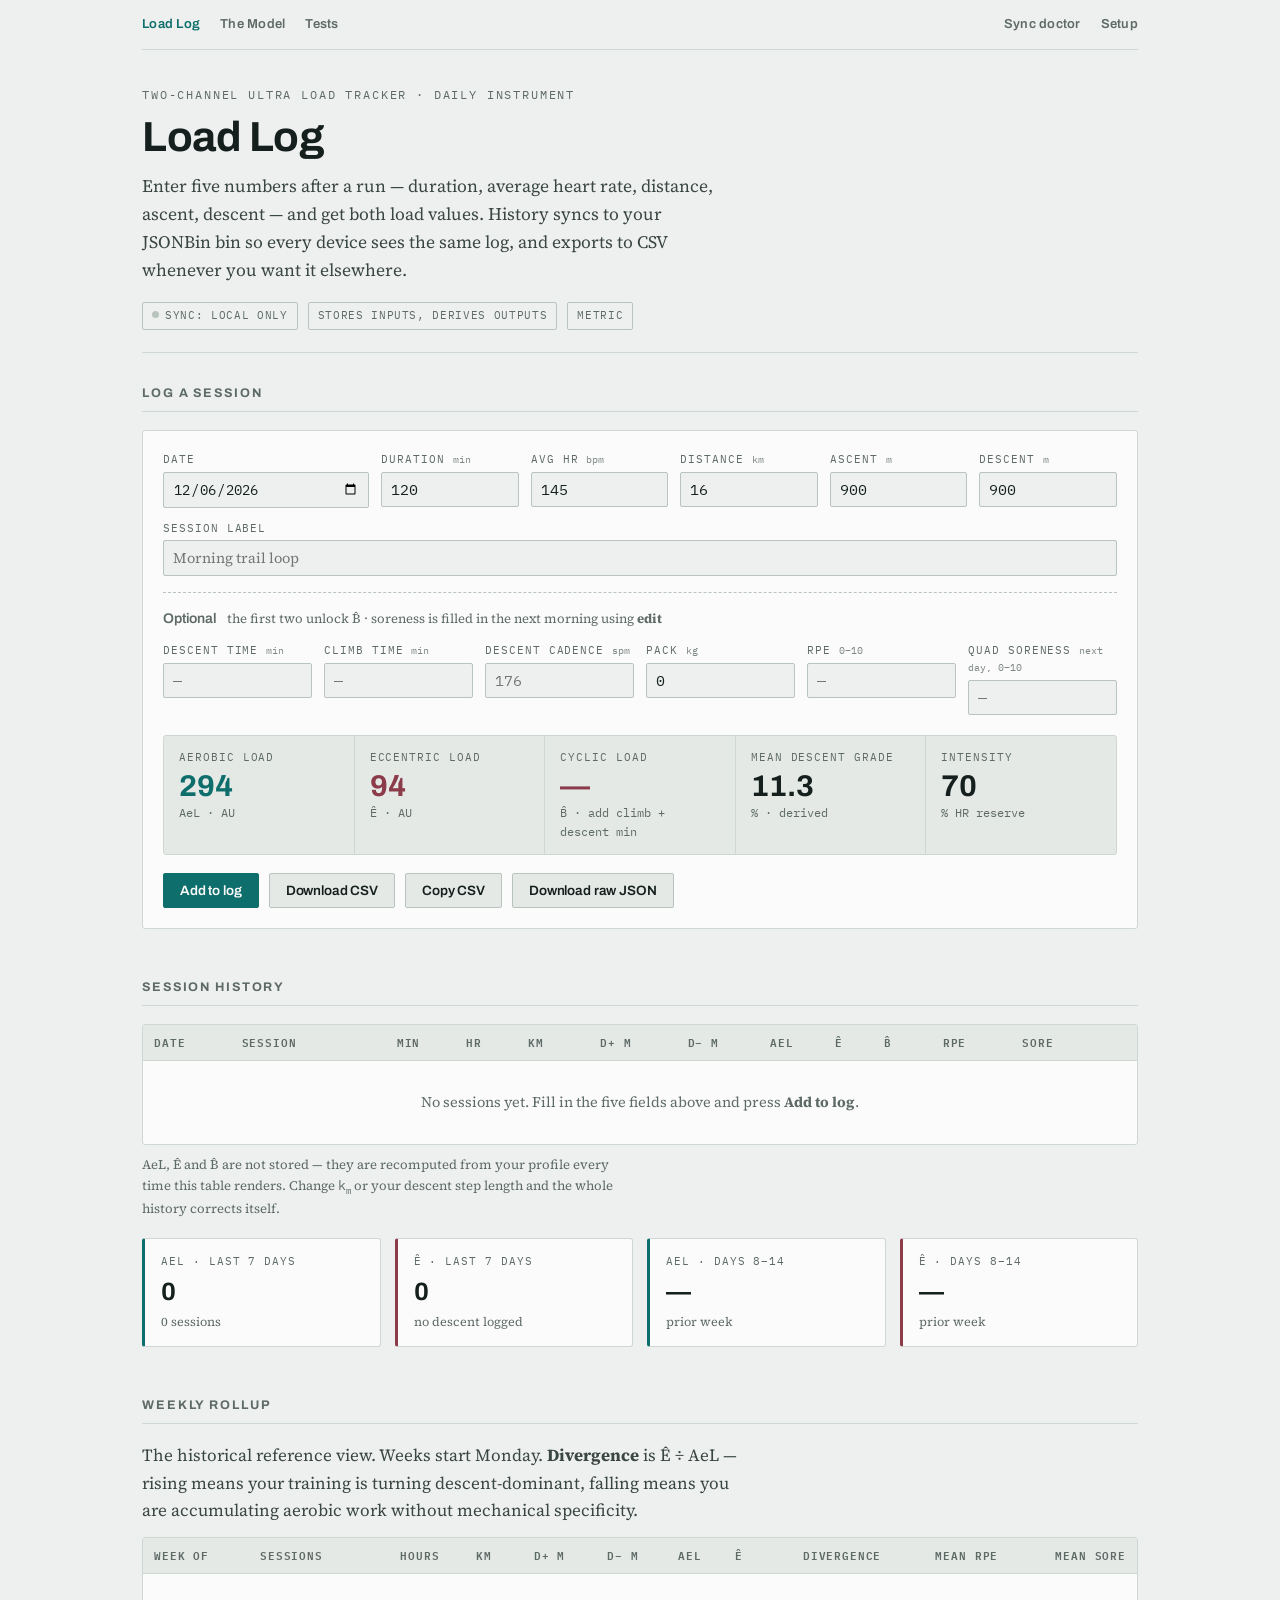
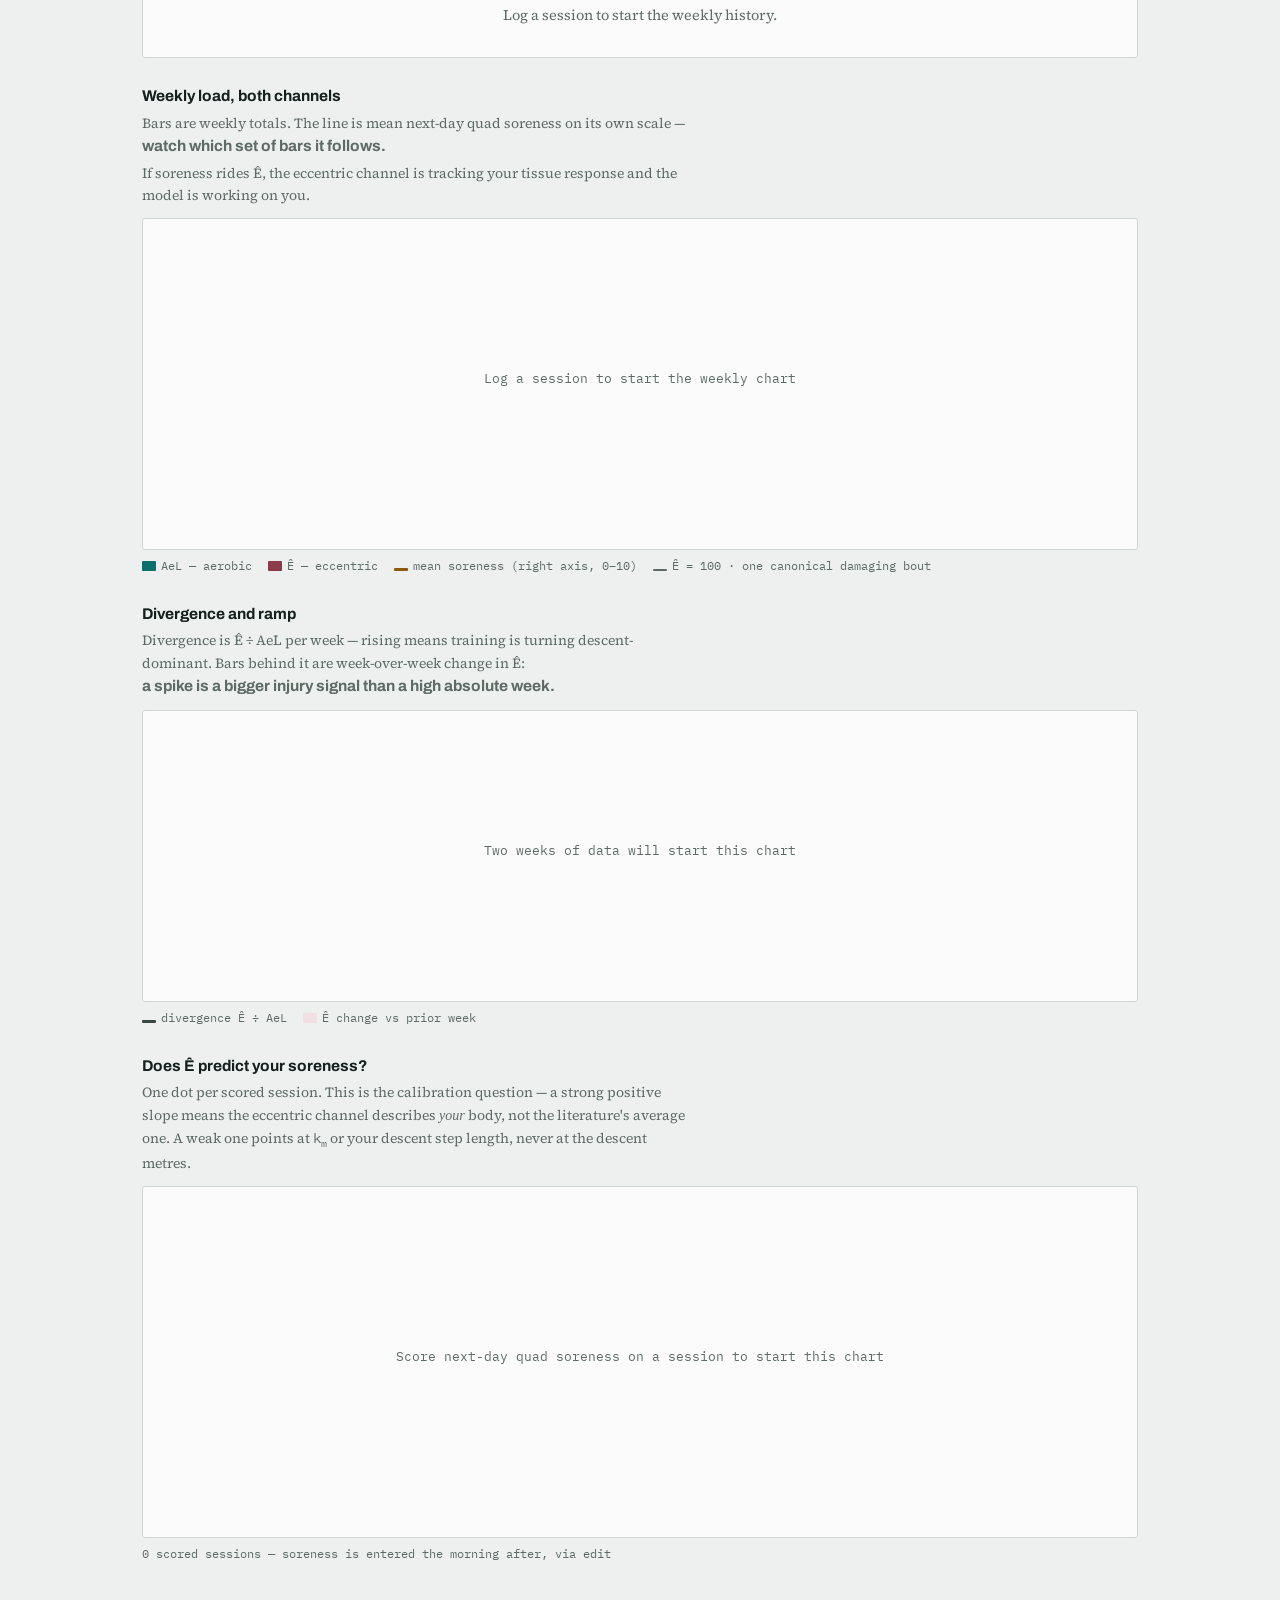
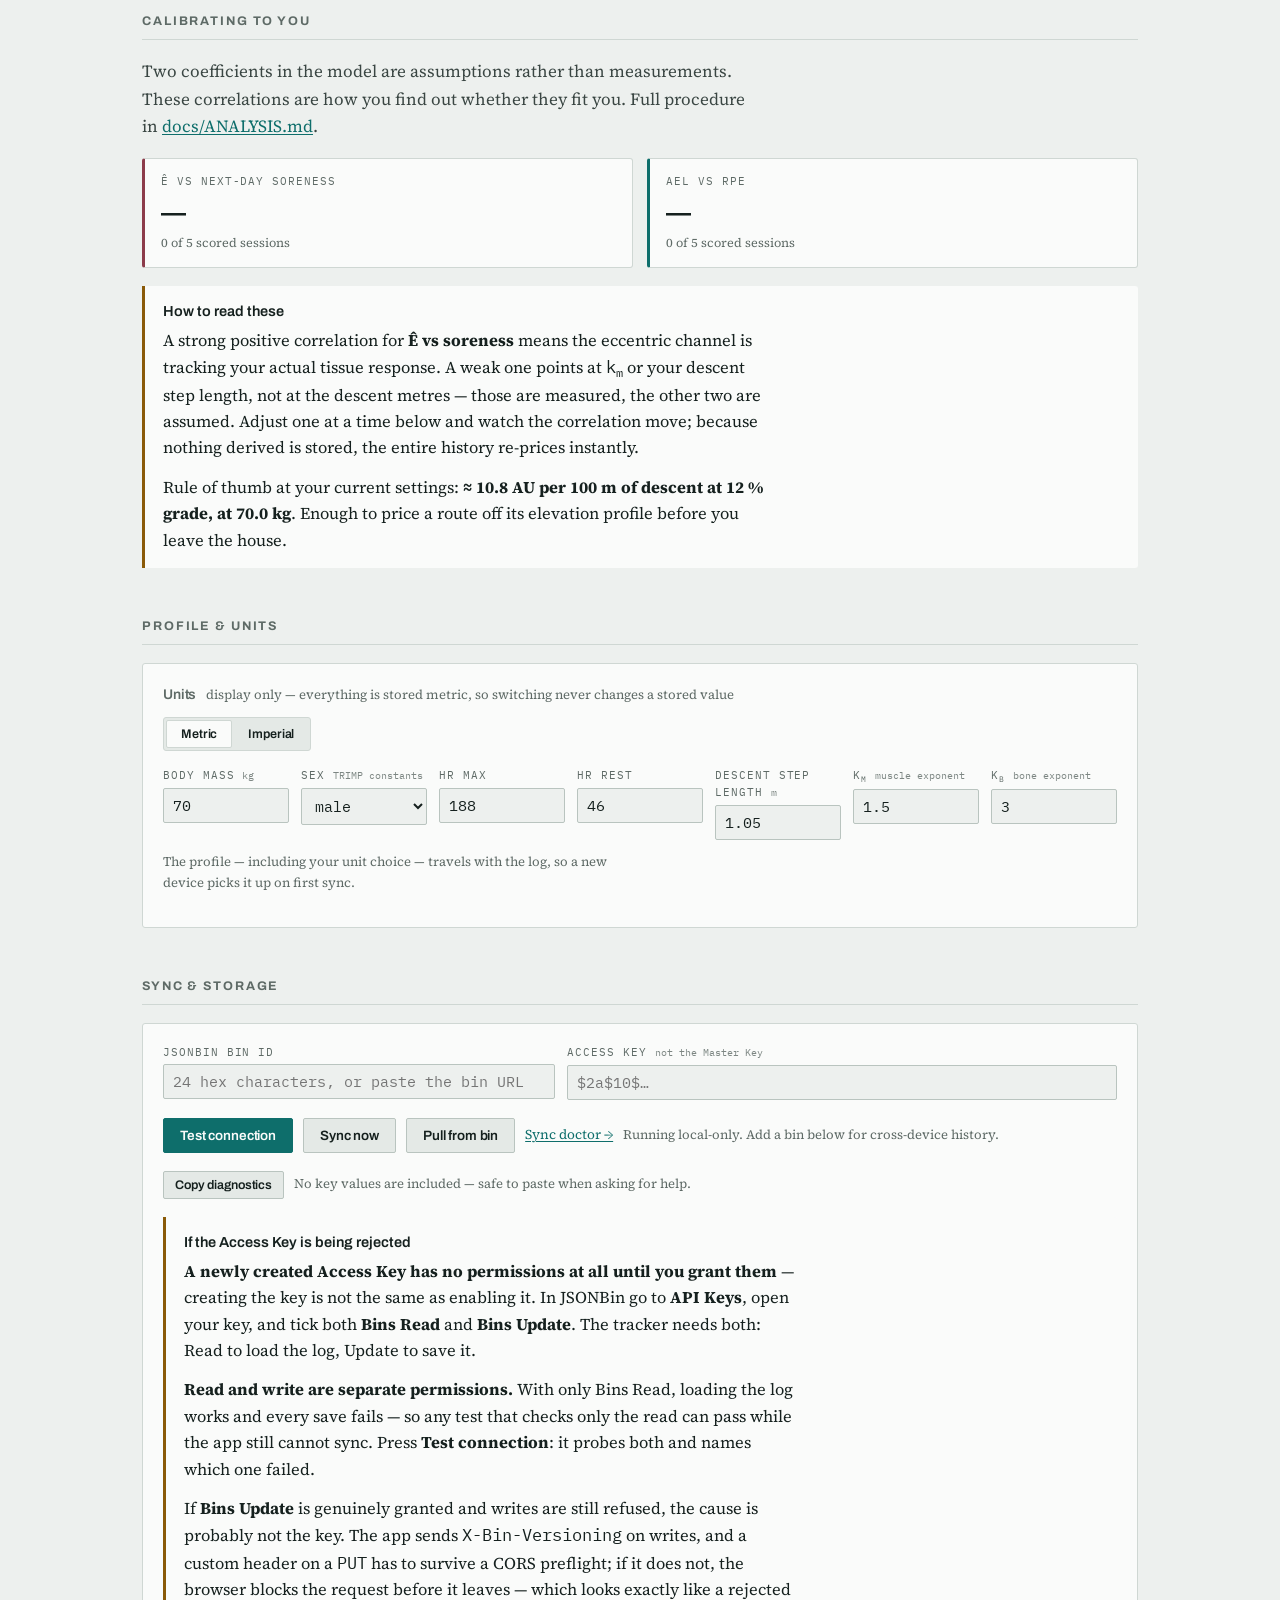
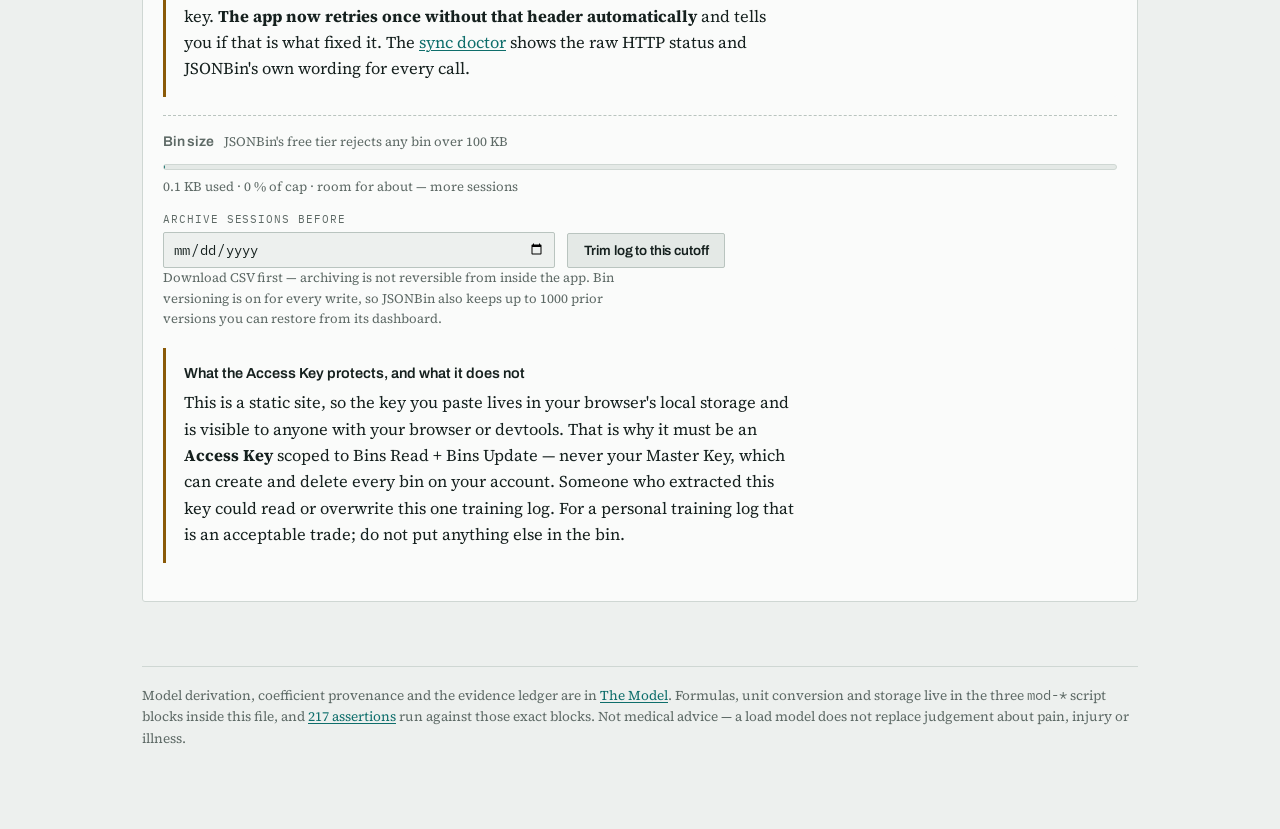
==== commit f59535db: "Update index.html adding visuals" ====
--- a/index.html
+++ b/index.html
@@ -210,6 +210,17 @@
   .unitpick button[aria-pressed="true"]{background:var(--surface); border:1px solid var(--line)}
   .dot{display:inline-block; width:7px; height:7px; border-radius:50%; margin-right:6px; vertical-align:1px}
   .dot.ok{background:var(--ok)} .dot.pend{background:var(--flag)} .dot.off{background:var(--line-2)}
+  .charts{display:grid; gap:26px; margin-top:26px}
+  figure.chart{margin:0}
+  figure.chart figcaption{margin-bottom:11px}
+  figure.chart figcaption b{font-family:Archivo,sans-serif; font-size:15.5px; display:block; margin-bottom:3px}
+  figure.chart figcaption span{font-size:14px; color:var(--muted); display:block; max-width:78ch}
+  .chartbox{background:var(--surface); border:1px solid var(--line); border-radius:3px;
+    padding:14px 12px 8px; overflow-x:auto}
+  .legend{display:flex; gap:16px; flex-wrap:wrap; font-family:"IBM Plex Mono",monospace;
+    font-size:11.5px; color:var(--muted); margin-top:7px}
+  .legend i{display:inline-block; width:14px; height:10px; vertical-align:-1px;
+    margin-right:5px; border-radius:1px}
   pre#diag{background:var(--surface-2); border:1px solid var(--line); border-radius:3px;
     padding:12px 14px; font-family:"IBM Plex Mono",monospace; font-size:12.5px;
     line-height:1.55; overflow-x:auto; white-space:pre-wrap; word-break:break-word;
@@ -349,6 +360,43 @@
       <tbody id="weekBody"></tbody>
     </table>
     <div class="empty" id="weekEmpty">Log a session to start the weekly history.</div>
+  </div>
+
+  <div class="charts">
+    <figure class="chart">
+      <figcaption>
+        <b>Weekly load, both channels</b>
+        <span>Bars are weekly totals. The line is mean next-day quad soreness on its own scale — <b>watch which set of bars it follows.</b> If soreness rides Ê, the eccentric channel is tracking your tissue response and the model is working on you.</span>
+      </figcaption>
+      <div class="chartbox"><svg id="chWeekly" viewBox="0 0 900 300" width="100%" height="300" role="img" aria-label="Weekly aerobic and eccentric load with mean soreness overlaid"></svg></div>
+      <div class="legend">
+        <span><i style="background:var(--aero)"></i>AeL — aerobic</span>
+        <span><i style="background:var(--mech)"></i>Ê — eccentric</span>
+        <span><i style="background:var(--flag); height:3px"></i>mean soreness (right axis, 0–10)</span>
+        <span><i style="background:var(--muted); height:2px"></i>Ê = 100 · one canonical damaging bout</span>
+      </div>
+    </figure>
+
+    <figure class="chart">
+      <figcaption>
+        <b>Divergence and ramp</b>
+        <span>Divergence is Ê ÷ AeL per week — rising means training is turning descent-dominant. Bars behind it are week-over-week change in Ê: <b>a spike is a bigger injury signal than a high absolute week.</b></span>
+      </figcaption>
+      <div class="chartbox"><svg id="chDiverge" viewBox="0 0 900 260" width="100%" height="260" role="img" aria-label="Weekly divergence ratio and week over week change in eccentric load"></svg></div>
+      <div class="legend">
+        <span><i style="background:var(--ink-2); height:3px"></i>divergence Ê ÷ AeL</span>
+        <span><i style="background:var(--mech-soft)"></i>Ê change vs prior week</span>
+      </div>
+    </figure>
+
+    <figure class="chart">
+      <figcaption>
+        <b>Does Ê predict your soreness?</b>
+        <span id="scatterCaption">One dot per scored session. This is the calibration question — a strong positive slope means the eccentric channel describes <i>your</i> body, not the literature's average one. A weak one points at <code>k<sub>m</sub></code> or your descent step length, never at the descent metres.</span>
+      </figcaption>
+      <div class="chartbox"><svg id="chScatter" viewBox="0 0 900 320" width="100%" height="320" role="img" aria-label="Eccentric load against next day soreness, one point per session"></svg></div>
+      <div class="legend"><span id="scatterStats">needs 5 scored sessions before a line is drawn</span></div>
+    </figure>
   </div>
 </section>
 
@@ -1405,6 +1453,63 @@
     });
   }
 
+  /**
+   * Weeks oldest-first with week-over-week deltas, for charting.
+   * Pure: takes the doc, returns numbers. The drawing code does no arithmetic
+   * beyond scaling, which keeps the interesting part testable.
+   */
+  function weeklySeries(doc, evaluate, limit) {
+    var weeks = weeklyRollup(doc, evaluate).slice().reverse();   // oldest first
+    if (limit && weeks.length > limit) weeks = weeks.slice(weeks.length - limit);
+    weeks.forEach(function (w, i) {
+      var prev = i > 0 ? weeks[i - 1] : null;
+      w.aeLDelta = prev && prev.aeL > 0 ? (w.aeL - prev.aeL) / prev.aeL : null;
+      w.eccDelta = prev && prev.ecc > 0 ? (w.ecc - prev.ecc) / prev.ecc : null;
+    });
+    return weeks;
+  }
+
+  /**
+   * One point per scored session, for the calibration scatter.
+   * `xKey` is a field of the evaluated result, `yKey` a field of the session.
+   */
+  function scatterPairs(doc, evaluate, xKey, yKey) {
+    var d = normalise(doc), p = profileOf(d), out = [];
+    liveSessions(d).forEach(function (s) {
+      if (s[yKey] == null) return;
+      var r = evaluate ? evaluate(s, p) : {};
+      var x = r[xKey];
+      if (typeof x !== "number" || !isFinite(x)) return;
+      out.push({ x: x, y: s[yKey], date: s.date, label: s.label });
+    });
+    return out;
+  }
+
+  /**
+   * Least-squares fit. Returns null when there is too little to say anything —
+   * deliberately, because a trend line through four points invites a conclusion
+   * the data cannot support.
+   */
+  function linearFit(points, minN) {
+    var n = points.length;
+    var need = minN == null ? 5 : minN;
+    if (n < need) return null;
+    var mx = 0, my = 0, i;
+    for (i = 0; i < n; i++) { mx += points[i].x; my += points[i].y; }
+    mx /= n; my /= n;
+    var sxy = 0, sxx = 0, syy = 0;
+    for (i = 0; i < n; i++) {
+      var dx = points[i].x - mx, dy = points[i].y - my;
+      sxy += dx * dy; sxx += dx * dx; syy += dy * dy;
+    }
+    if (sxx === 0 || syy === 0) return null;
+    var slope = sxy / sxx;
+    return {
+      slope: slope, intercept: my - slope * mx,
+      r: sxy / Math.sqrt(sxx * syy), n: n
+    };
+  }
+
   function mondayOf(isoDate) {
     var dt = new Date(String(isoDate).slice(0, 10) + "T12:00:00Z");
     var dow = (dt.getUTCDay() + 6) % 7;
@@ -1659,6 +1764,7 @@
     toCSV: toCSV, parseCSV: parseCSV, sessionsFromCSV: sessionsFromCSV,
     weeklyRollup: weeklyRollup, mondayOf: mondayOf,
     windowTotals: windowTotals, correlate: correlate,
+    weeklySeries: weeklySeries, scatterPairs: scatterPairs, linearFit: linearFit,
     loadLocal: loadLocal, saveLocal: saveLocal,
     cleanKey: cleanKey, cleanBinId: cleanBinId,
     configured: configured, remoteRead: remoteRead, remoteWrite: remoteWrite,
@@ -2067,6 +2173,7 @@
     });
 
     renderWeeks();
+    renderCharts();
     renderRolling();
     renderCorrelations(p);
     renderStorage();
@@ -2190,6 +2297,232 @@
     document.body.appendChild(a);
     a.click();
     setTimeout(function () { URL.revokeObjectURL(a.href); a.remove(); }, 0);
+  }
+
+
+  // ----------------------------------------------------------------- charts --
+  // Hand-drawn inline SVG. No chart library: the whole app is one dependency-free
+  // file and a 200 KB library to draw three small charts would be a bad trade.
+  //
+  // Rules followed throughout, because charts lie easily:
+  //   - every axis label names a value the chart actually reaches
+  //   - colours come from the theme tokens, so both themes stay legible
+  //   - an empty or thin dataset says so instead of drawing a confident-looking
+  //     line through three points
+
+  var SVG_NS = "http://www.w3.org/2000/svg";
+
+  function svgEl(tag, attrs, text) {
+    var e = document.createElementNS(SVG_NS, tag);
+    Object.keys(attrs || {}).forEach(function (k) { e.setAttribute(k, attrs[k]); });
+    if (text != null) e.textContent = text;
+    return e;
+  }
+  function clear(el) { while (el.firstChild) el.removeChild(el.firstChild); }
+  function emptyNote(svg, w, h, msg) {
+    clear(svg);
+    svg.appendChild(svgEl("text", {
+      x: w / 2, y: h / 2, "text-anchor": "middle", fill: "var(--muted)",
+      "font-family": "IBM Plex Mono, monospace", "font-size": "13"
+    }, msg));
+  }
+  function niceTop(v, floor) {
+    var m = Math.max(v, floor || 1);
+    var step = Math.pow(10, Math.floor(Math.log(m) / Math.LN10)) / 2;
+    return Math.max(Math.ceil(m / step) * step, step);
+  }
+  function shortWeek(iso) { return iso.slice(5).replace("-", "/"); }
+
+  /* ---- 1. weekly bars + soreness overlay ---------------------------------- */
+  function drawWeekly(weeks) {
+    var svg = $("chWeekly"), W = 900, H = 300, L = 54, R = 46, T = 18, B = 44;
+    if (!weeks.length) {
+      emptyNote(svg, W, H, "Log a session to start the weekly chart");
+      return;
+    }
+    clear(svg);
+    var top = niceTop(Math.max.apply(null, weeks.map(function (w) {
+      return Math.max(w.aeL, w.ecc); })), 100);
+    var Y = function (v) { return H - B - (v / top) * (H - T - B); };
+    var Ys = function (v) { return H - B - (v / 10) * (H - T - B); };   // soreness 0-10
+    var iw = (W - L - R) / weeks.length;
+    var bw = Math.min(iw * 0.32, 30);
+
+    for (var k = 0; k <= 4; k++) {
+      var v = top * k / 4;
+      svg.appendChild(svgEl("line", { x1: L, y1: Y(v), x2: W - R, y2: Y(v),
+        stroke: "var(--line)", "stroke-width": 1 }));
+      svg.appendChild(svgEl("text", { x: L - 8, y: Y(v) + 4, "text-anchor": "end",
+        fill: "var(--muted)", "font-family": "IBM Plex Mono, monospace",
+        "font-size": 11 }, String(Math.round(v))));
+    }
+    // right axis for soreness
+    [0, 5, 10].forEach(function (v) {
+      svg.appendChild(svgEl("text", { x: W - R + 8, y: Ys(v) + 4, "text-anchor": "start",
+        fill: "var(--flag)", "font-family": "IBM Plex Mono, monospace",
+        "font-size": 11 }, String(v)));
+    });
+    if (top >= 100) {
+      svg.appendChild(svgEl("line", { x1: L, y1: Y(100), x2: W - R, y2: Y(100),
+        stroke: "var(--muted)", "stroke-width": 1, "stroke-dasharray": "3 4" }));
+    }
+
+    var pts = [];
+    weeks.forEach(function (w, i) {
+      var cx = L + iw * (i + 0.5);
+      svg.appendChild(svgEl("rect", { x: cx - bw - 2, y: Y(w.aeL), width: bw,
+        height: Math.max(Y(0) - Y(w.aeL), 0), fill: "var(--aero)", rx: 1 }));
+      svg.appendChild(svgEl("rect", { x: cx + 2, y: Y(w.ecc), width: bw,
+        height: Math.max(Y(0) - Y(w.ecc), 0), fill: "var(--mech)", rx: 1 }));
+      svg.appendChild(svgEl("text", { x: cx, y: Y(0) + 16, "text-anchor": "middle",
+        fill: "var(--muted)", "font-family": "IBM Plex Mono, monospace",
+        "font-size": 10 }, shortWeek(w.week)));
+      if (w.meanSoreness != null) pts.push({ x: cx, y: Ys(w.meanSoreness), v: w.meanSoreness });
+    });
+
+    if (pts.length > 1) {
+      svg.appendChild(svgEl("polyline", {
+        points: pts.map(function (p) { return p.x.toFixed(1) + "," + p.y.toFixed(1); }).join(" "),
+        fill: "none", stroke: "var(--flag)", "stroke-width": 2.4,
+        "stroke-linejoin": "round", "stroke-linecap": "round" }));
+    }
+    pts.forEach(function (p) {
+      svg.appendChild(svgEl("circle", { cx: p.x, cy: p.y, r: 3.6, fill: "var(--flag)" }));
+    });
+    if (!pts.length) {
+      svg.appendChild(svgEl("text", { x: W - R - 4, y: T + 12, "text-anchor": "end",
+        fill: "var(--flag)", "font-family": "IBM Plex Mono, monospace", "font-size": 11 },
+        "no soreness scored yet"));
+    }
+    svg.appendChild(svgEl("text", { x: L - 46, y: T + 8, fill: "var(--muted)",
+      "font-family": "IBM Plex Mono, monospace", "font-size": 11 }, "AU"));
+  }
+
+  /* ---- 2. divergence line over ramp bars ---------------------------------- */
+  function drawDivergence(weeks) {
+    var svg = $("chDiverge"), W = 900, H = 260, L = 54, R = 50, T = 18, B = 44;
+    var usable = weeks.filter(function (w) { return w.divergence != null; });
+    if (usable.length < 2) {
+      emptyNote(svg, W, H, "Two weeks of data will start this chart");
+      return;
+    }
+    clear(svg);
+    var maxD = niceTop(Math.max.apply(null, usable.map(function (w) { return w.divergence; })), 0.5);
+    var mid = H - B - (H - T - B) / 2;
+    var Y = function (v) { return H - B - (v / maxD) * (H - T - B); };
+    // ramp bars are centred on the midline, +/-100%
+    var Yr = function (pct) { return mid - Math.max(Math.min(pct, 1), -1) * ((H - T - B) / 2); };
+    var iw = (W - L - R) / weeks.length;
+
+    for (var k = 0; k <= 4; k++) {
+      var v = maxD * k / 4;
+      svg.appendChild(svgEl("line", { x1: L, y1: Y(v), x2: W - R, y2: Y(v),
+        stroke: "var(--line)", "stroke-width": 1 }));
+      svg.appendChild(svgEl("text", { x: L - 8, y: Y(v) + 4, "text-anchor": "end",
+        fill: "var(--muted)", "font-family": "IBM Plex Mono, monospace",
+        "font-size": 11 }, v.toFixed(2)));
+    }
+    [["+100%", 1], ["0", 0], ["−100%", -1]].forEach(function (t) {
+      svg.appendChild(svgEl("text", { x: W - R + 8, y: Yr(t[1]) + 4, "text-anchor": "start",
+        fill: "var(--muted)", "font-family": "IBM Plex Mono, monospace", "font-size": 10 }, t[0]));
+    });
+
+    weeks.forEach(function (w, i) {
+      var cx = L + iw * (i + 0.5), bw = Math.min(iw * 0.5, 36);
+      if (w.eccDelta != null) {
+        var y = Yr(w.eccDelta), h = Math.abs(y - mid);
+        svg.appendChild(svgEl("rect", {
+          x: cx - bw / 2, y: Math.min(y, mid), width: bw, height: Math.max(h, 1),
+          fill: "var(--mech-soft)", stroke: "var(--mech)", "stroke-width": 0.6, rx: 1 }));
+      }
+      svg.appendChild(svgEl("text", { x: cx, y: H - B + 16, "text-anchor": "middle",
+        fill: "var(--muted)", "font-family": "IBM Plex Mono, monospace",
+        "font-size": 10 }, shortWeek(w.week)));
+    });
+    svg.appendChild(svgEl("line", { x1: L, y1: mid, x2: W - R, y2: mid,
+      stroke: "var(--line-2)", "stroke-width": 1, "stroke-dasharray": "2 3" }));
+
+    var line = weeks.filter(function (w) { return w.divergence != null; })
+      .map(function (w) {
+        var i = weeks.indexOf(w);
+        return (L + iw * (i + 0.5)).toFixed(1) + "," + Y(w.divergence).toFixed(1);
+      });
+    svg.appendChild(svgEl("polyline", { points: line.join(" "), fill: "none",
+      stroke: "var(--ink-2)", "stroke-width": 2.4, "stroke-linejoin": "round" }));
+    weeks.forEach(function (w, i) {
+      if (w.divergence == null) return;
+      svg.appendChild(svgEl("circle", { cx: L + iw * (i + 0.5), cy: Y(w.divergence),
+        r: 3.6, fill: "var(--ink-2)" }));
+    });
+  }
+
+  /* ---- 3. Ê vs soreness scatter ------------------------------------------- */
+  function drawScatter() {
+    var svg = $("chScatter"), W = 900, H = 320, L = 56, R = 20, T = 20, B = 48;
+    var pts = S.scatterPairs(doc, LM.evaluateSession, "eccentric", "soreness");
+    var stats = $("scatterStats");
+
+    if (!pts.length) {
+      emptyNote(svg, W, H, "Score next-day quad soreness on a session to start this chart");
+      stats.textContent = "0 scored sessions — soreness is entered the morning after, via edit";
+      return;
+    }
+    clear(svg);
+    var maxX = niceTop(Math.max.apply(null, pts.map(function (p) { return p.x; })), 50);
+    var X = function (v) { return L + (v / maxX) * (W - L - R); };
+    var Y = function (v) { return H - B - (v / 10) * (H - T - B); };
+
+    for (var y = 0; y <= 10; y += 2) {
+      svg.appendChild(svgEl("line", { x1: L, y1: Y(y), x2: W - R, y2: Y(y),
+        stroke: "var(--line)", "stroke-width": 1 }));
+      svg.appendChild(svgEl("text", { x: L - 8, y: Y(y) + 4, "text-anchor": "end",
+        fill: "var(--muted)", "font-family": "IBM Plex Mono, monospace",
+        "font-size": 11 }, String(y)));
+    }
+    for (var k = 0; k <= 4; k++) {
+      var xv = maxX * k / 4;
+      svg.appendChild(svgEl("text", { x: X(xv), y: H - B + 18, "text-anchor": "middle",
+        fill: "var(--muted)", "font-family": "IBM Plex Mono, monospace",
+        "font-size": 11 }, String(Math.round(xv))));
+    }
+    svg.appendChild(svgEl("text", { x: (L + W - R) / 2, y: H - 8, "text-anchor": "middle",
+      fill: "var(--muted)", "font-family": "IBM Plex Mono, monospace",
+      "font-size": 11 }, "eccentric load Ê (AU)"));
+    svg.appendChild(svgEl("text", { x: L - 46, y: T + 8, fill: "var(--muted)",
+      "font-family": "IBM Plex Mono, monospace", "font-size": 11 }, "sore"));
+
+    var fit = S.linearFit(pts, 5);
+    if (fit) {
+      var x0 = 0, x1 = maxX;
+      var y0 = Math.max(Math.min(fit.intercept, 10), 0);
+      var y1 = Math.max(Math.min(fit.intercept + fit.slope * x1, 10), 0);
+      svg.appendChild(svgEl("line", { x1: X(x0), y1: Y(y0), x2: X(x1), y2: Y(y1),
+        stroke: "var(--mech)", "stroke-width": 2, "stroke-dasharray": "6 4" }));
+    }
+    pts.forEach(function (p) {
+      var c = svgEl("circle", { cx: X(p.x), cy: Y(p.y), r: 5,
+        fill: "var(--mech)", "fill-opacity": 0.65,
+        stroke: "var(--mech)", "stroke-width": 1 });
+      c.appendChild(svgEl("title", {}, p.date + " · " + p.label +
+        " · Ê " + Math.round(p.x) + " AU · soreness " + p.y));
+      svg.appendChild(c);
+    });
+
+    if (fit) {
+      var strength = Math.abs(fit.r) >= 0.7 ? "strong" : Math.abs(fit.r) >= 0.4 ? "moderate" : "weak";
+      stats.textContent = "r = " + fit.r.toFixed(2) + " (" + strength + "), n = " + fit.n +
+        (fit.n < 10 ? " — under 10 sessions this is indicative, not conclusive" : "");
+    } else {
+      stats.textContent = pts.length + " of 5 scored sessions — no line drawn yet, because a " +
+        "trend through this few points invites a conclusion the data cannot support";
+    }
+  }
+
+  function renderCharts() {
+    var weeks = S.weeklySeries(doc, LM.evaluateSession, 16);
+    drawWeekly(weeks);
+    drawDivergence(weeks);
+    drawScatter();
   }
 
   // ------------------------------------------------------- connection test --
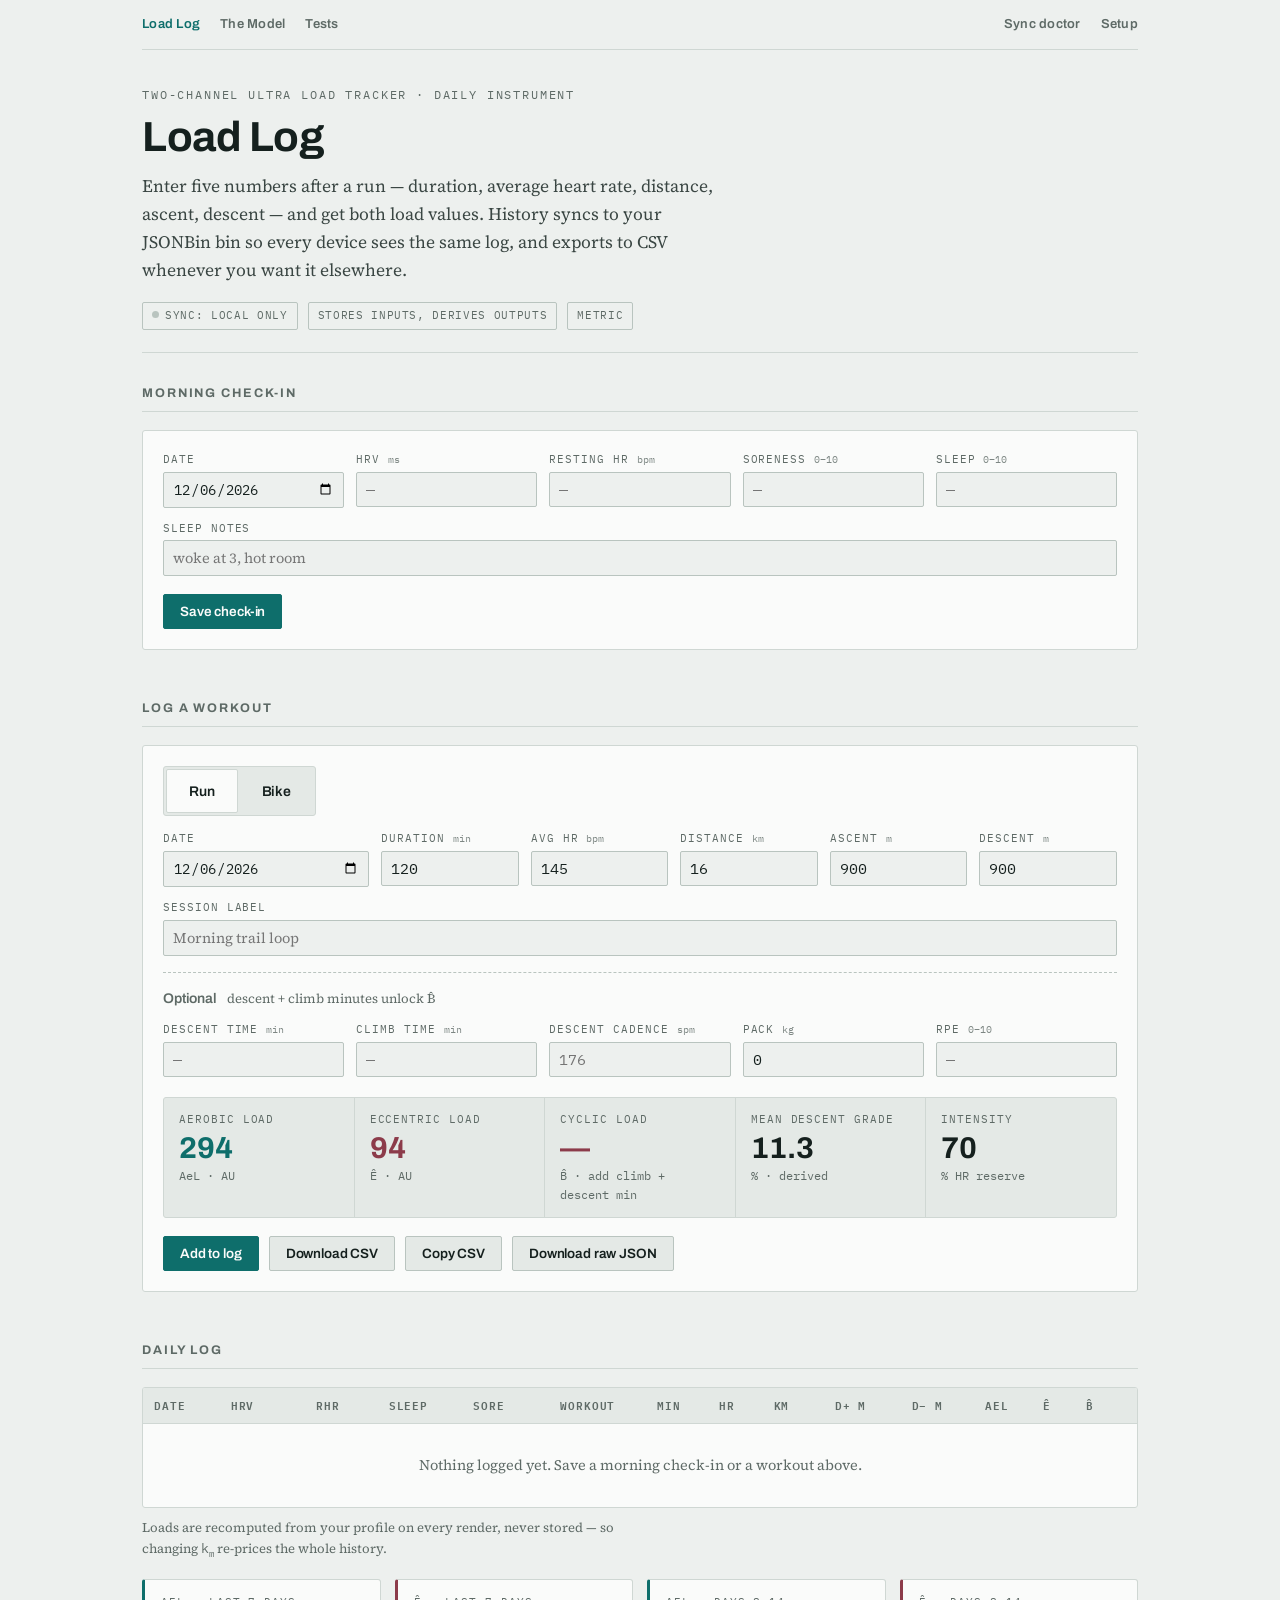
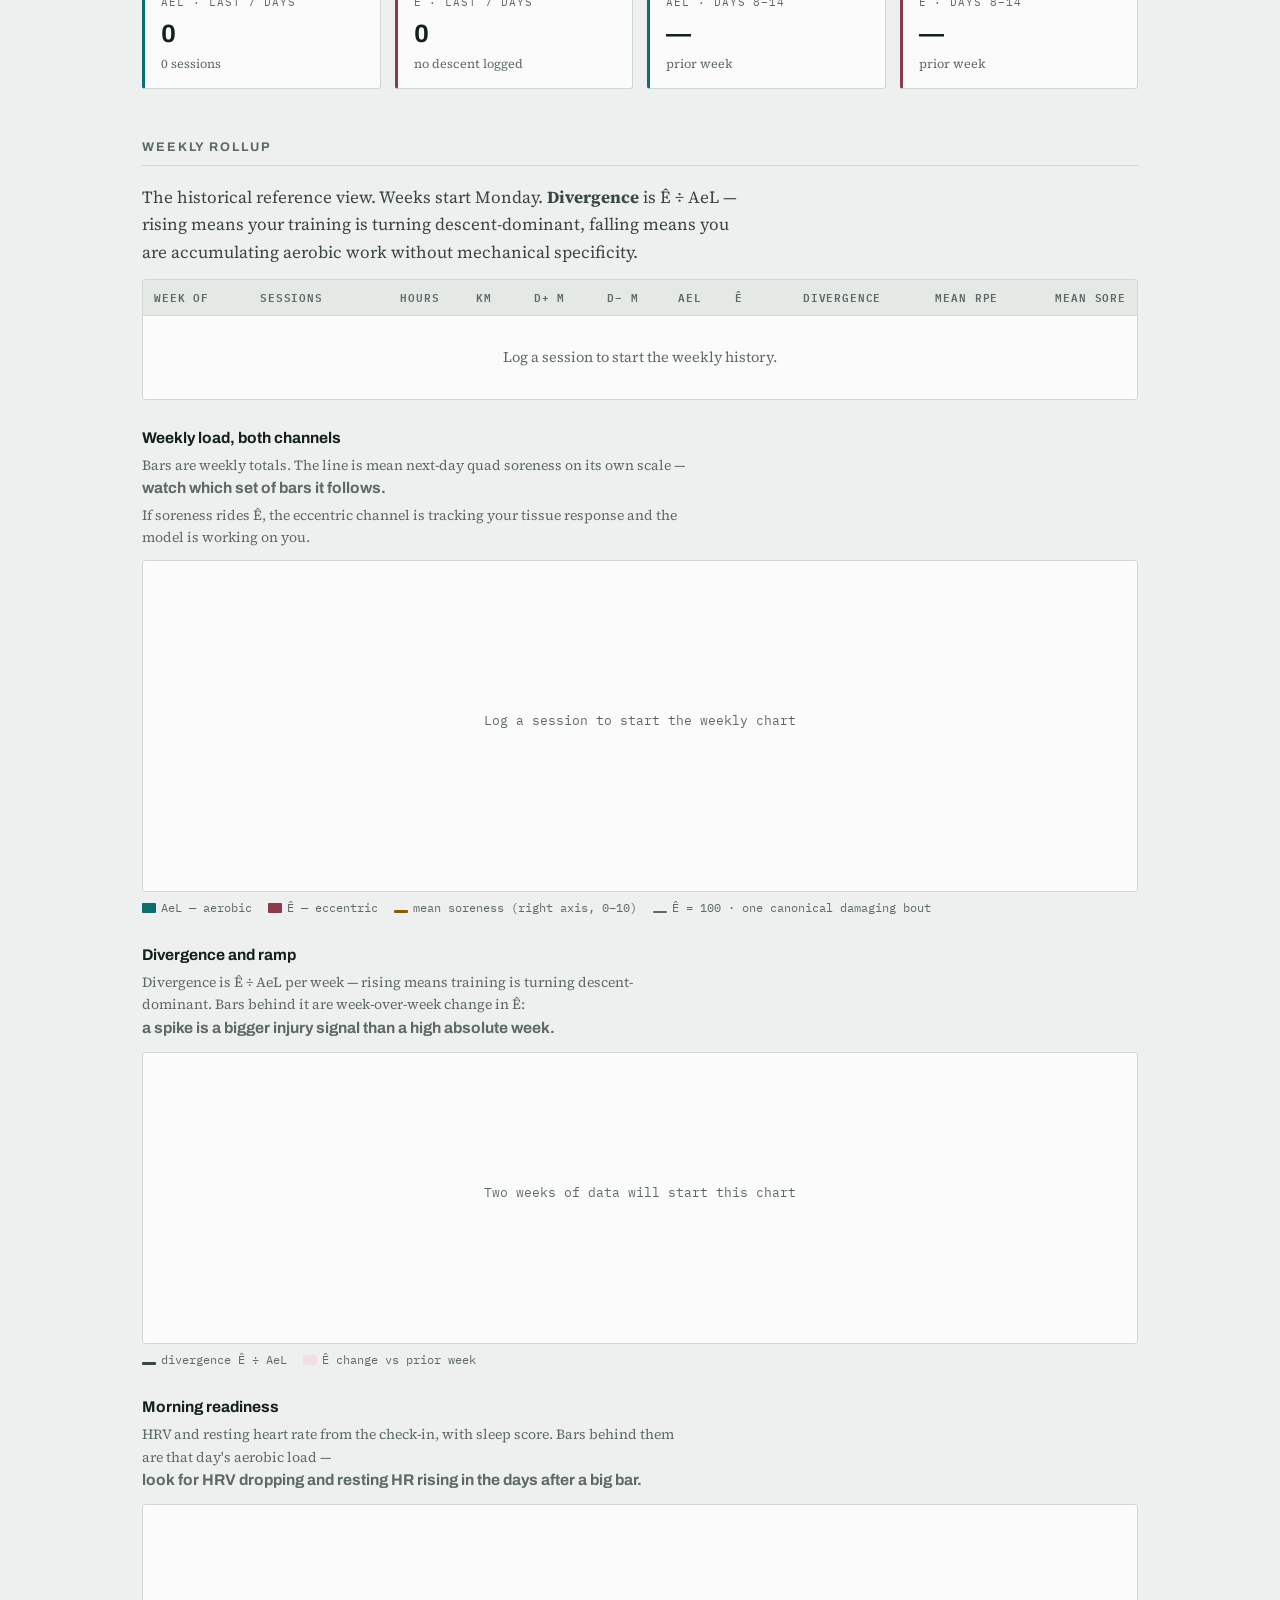
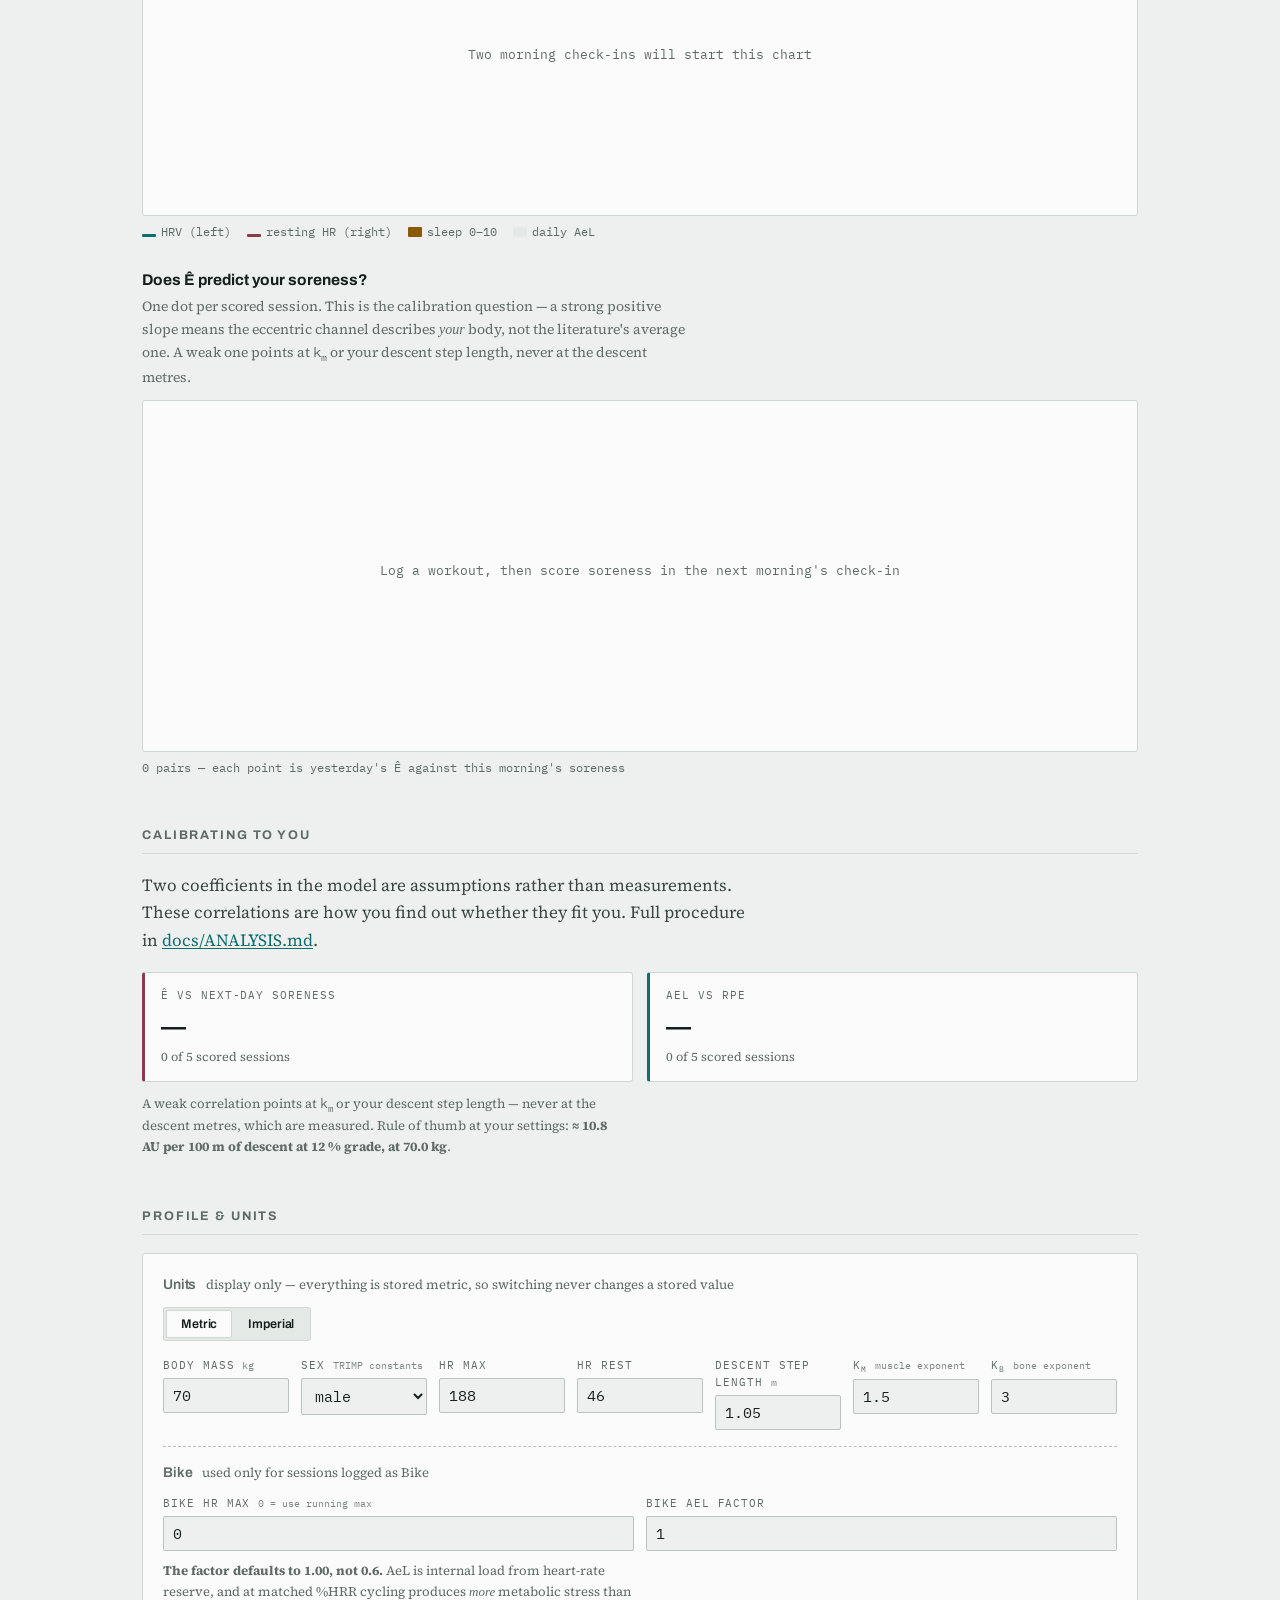
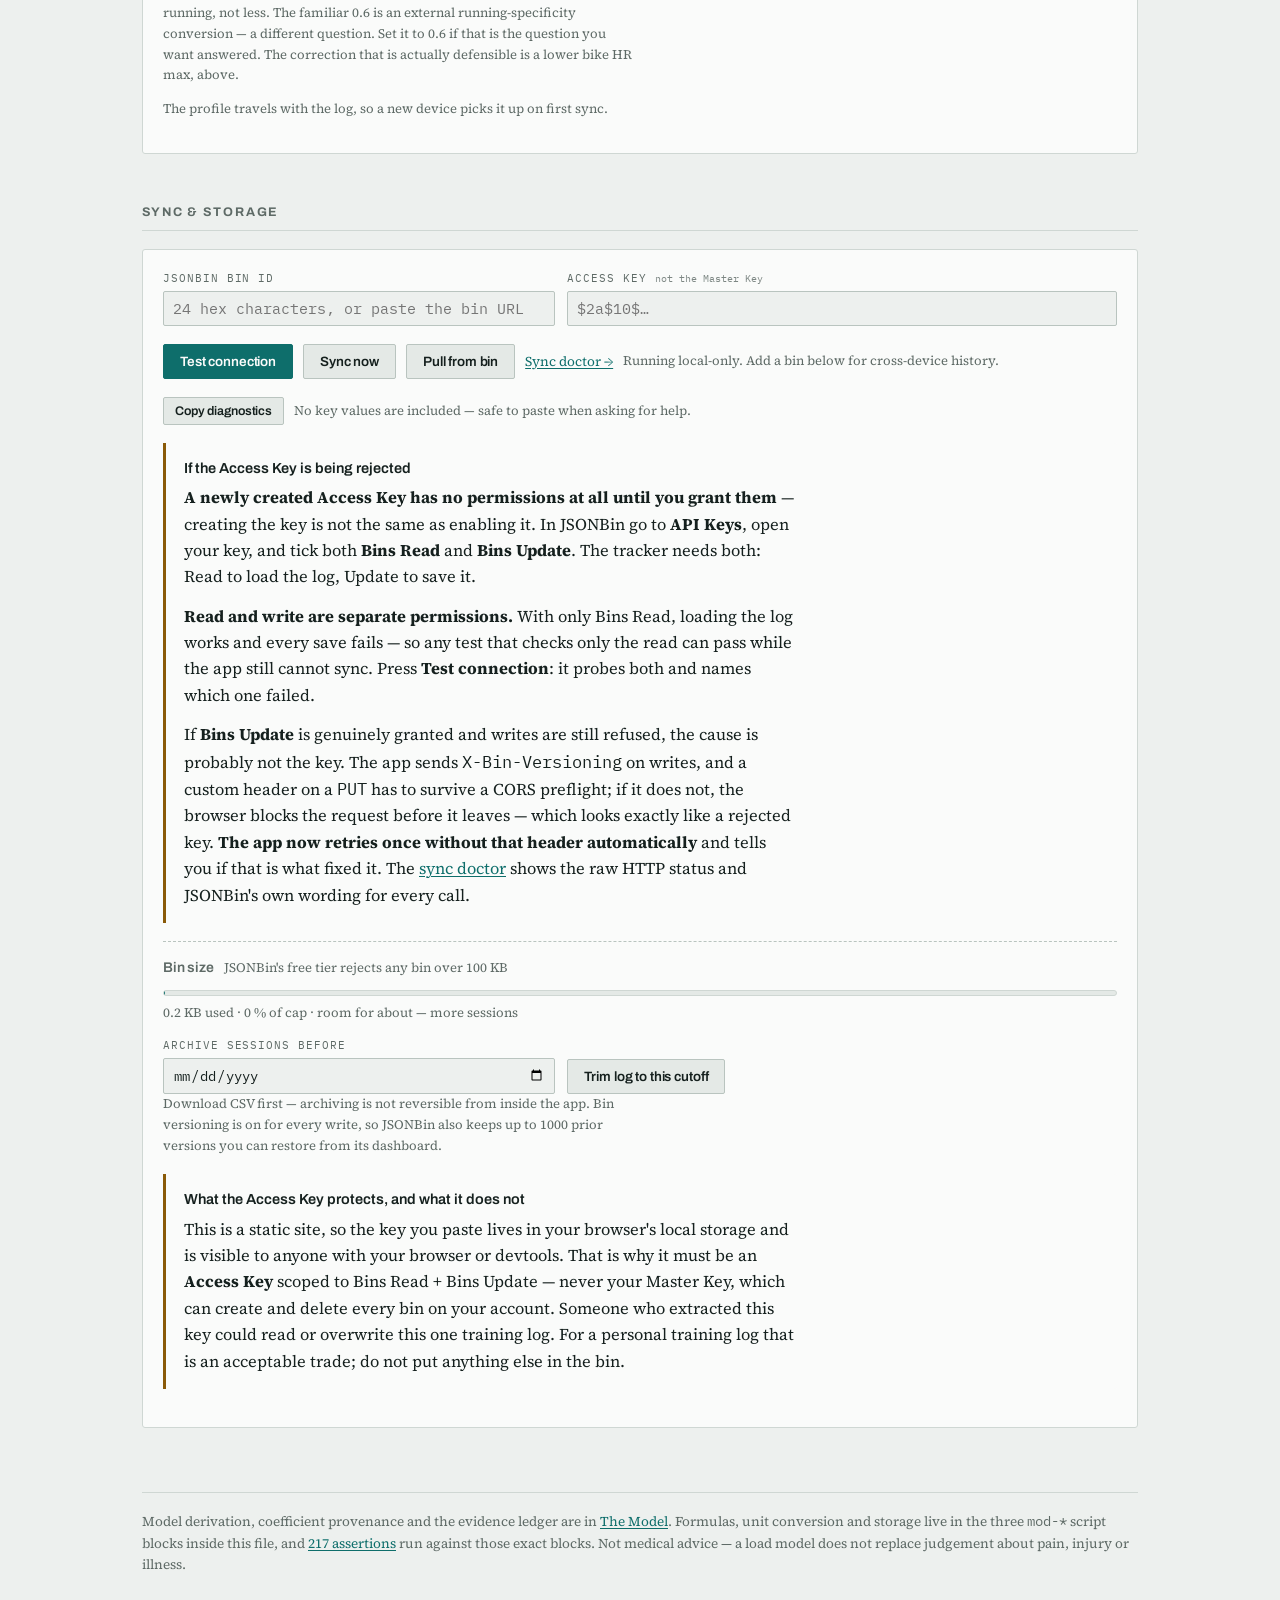
==== commit 31977c98: "Update index.html  actual updates" ====
--- a/index.html
+++ b/index.html
@@ -210,6 +210,69 @@
   .unitpick button[aria-pressed="true"]{background:var(--surface); border:1px solid var(--line)}
   .dot{display:inline-block; width:7px; height:7px; border-radius:50%; margin-right:6px; vertical-align:1px}
   .dot.ok{background:var(--ok)} .dot.pend{background:var(--flag)} .dot.off{background:var(--line-2)}
+  /* ---- day table ---- */
+  .sportTag{font-family:"IBM Plex Mono",monospace; font-size:9.5px; letter-spacing:.07em;
+    text-transform:uppercase; padding:2px 5px; border-radius:2px; margin-right:5px;
+    vertical-align:1px}
+  .sportTag.run{background:var(--mech-soft); color:var(--mech-ink)}
+  .sportTag.bike{background:var(--aero-soft); color:var(--aero-ink)}
+  .muted{color:var(--muted); font-style:italic}
+  td.acts{white-space:nowrap}
+  td.acts .del{padding:2px 5px}
+
+  /* ---- sport picker ---- */
+  .sportpick{display:flex; gap:2px; background:var(--surface-2); border:1px solid var(--line);
+    border-radius:3px; padding:2px; width:fit-content}
+  .sportpick button{background:transparent; border:none; padding:10px 22px; font-size:14px;
+    border-radius:2px; min-height:44px}
+  .sportpick button[aria-pressed="true"]{background:var(--surface); border:1px solid var(--line)}
+
+  /* ======================================================================
+     MOBILE. Written for an iPhone held one-handed after a run.
+     ====================================================================== */
+  @media (max-width: 640px) {
+    .wrap{padding:0 14px 60px}
+    header.mast{padding:24px 0 16px}
+    h1{font-size:27px}
+    .standfirst{font-size:15.5px}
+    section{margin-top:32px}
+    .panel{padding:14px}
+    p{font-size:15.5px}
+
+    /* Single column beats a cramped two-up at this width. */
+    .corefields, .gridauto, .keyrow{grid-template-columns:1fr !important}
+
+    /* Thumb-sized controls. 44px is the floor Apple designs to. */
+    button{min-height:44px; padding:11px 18px; font-size:15px}
+    .btnrow{gap:8px}
+    .btnrow button{flex:1 1 auto}
+    .unitpick button, .sportpick button{flex:1; min-height:44px}
+    .unitpick, .sportpick{width:100%}
+    .del{min-width:40px; min-height:38px}
+
+    /* Readouts stack two-up instead of five-across. */
+    .readout{grid-template-columns:1fr 1fr}
+    .ro .v{font-size:25px}
+    .rolling{grid-template-columns:1fr 1fr; gap:10px}
+
+    /* Tables stay scrollable rather than squeezing the page sideways. */
+    .tblwrap{-webkit-overflow-scrolling:touch}
+    table.log{font-size:12.5px}
+    table.log th, table.log td{padding:8px 9px}
+
+    figure.chart figcaption span{font-size:13px}
+    .chartbox{padding:10px 6px 6px}
+  }
+
+  /* iOS zooms the whole page when a focused input is under 16px. That zoom
+     does not reverse on blur, so one tap on a field leaves the layout stuck
+     wide. Forcing 16px on touch devices is the fix; it costs a little density
+     and buys a page that behaves. */
+  @media (hover: none) and (pointer: coarse) {
+    input, select, textarea{font-size:16px}
+    input[type="date"]{font-size:16px}
+  }
+
   .charts{display:grid; gap:26px; margin-top:26px}
   figure.chart{margin:0}
   figure.chart figcaption{margin-bottom:11px}
@@ -275,34 +338,66 @@
   </div>
 </header>
 
-<section id="entry" style="margin-top:0">
-  <h2>Log a session</h2>
+<section id="morning" style="margin-top:0">
+  <h2>Morning check-in</h2>
+  <div class="panel">
+    <div class="banner" id="mornBanner" hidden></div>
+    <div class="gridauto">
+      <div class="f"><label for="mDate">Date</label>
+        <input id="mDate" type="date"></div>
+      <div class="f"><label for="mHrv">HRV <span class="sublab">ms</span></label>
+        <input id="mHrv" type="number" inputmode="decimal" placeholder="—" step="1" min="0"></div>
+      <div class="f"><label for="mRhr">Resting HR <span class="sublab">bpm</span></label>
+        <input id="mRhr" type="number" inputmode="numeric" placeholder="—" step="1" min="0"></div>
+      <div class="f"><label for="mSore">Soreness <span class="sublab">0–10</span></label>
+        <input id="mSore" type="number" inputmode="decimal" placeholder="—" step="0.5" min="0" max="10"></div>
+      <div class="f"><label for="mSleep">Sleep <span class="sublab">0–10</span></label>
+        <input id="mSleep" type="number" inputmode="decimal" placeholder="—" step="0.5" min="0" max="10"></div>
+    </div>
+    <div class="f" style="margin-top:12px"><label for="mNotes">Sleep notes</label>
+      <input id="mNotes" type="text" class="serif" placeholder="woke at 3, hot room"></div>
+    <div class="btnrow">
+      <button type="button" class="primary" id="saveMorning">Save check-in</button>
+      <span class="savenote" id="mornNote"></span>
+    </div>
+  </div>
+</section>
+
+<section id="entry">
+  <h2>Log a workout</h2>
   <div class="panel">
     <div class="banner" id="editBanner" hidden></div>
     <div class="banner warn" id="warnBanner" hidden></div>
-    <div class="corefields">
+    <div class="sportpick" role="group" aria-label="Sport">
+      <button type="button" id="sportRun" aria-pressed="true">Run</button>
+      <button type="button" id="sportBike" aria-pressed="false">Bike</button>
+    </div>
+    <p class="savenote" id="sportNote" hidden style="margin:8px 0 0">Cycling has no eccentric phase and no impact cycles, so Ê and B̂ read <b>n/a</b> rather than zero. AeL is unchanged — see Profile for the bike HR max and factor.</p>
+    <div class="corefields" style="margin-top:14px">
       <div class="f"><label for="date">Date</label><input id="date" type="date"></div>
-      <div class="f"><label for="dur">Duration <span class="sublab">min</span></label><input id="dur" type="number" value="120" step="1" min="1"></div>
-      <div class="f"><label for="hr">Avg HR <span class="sublab">bpm</span></label><input id="hr" type="number" value="145" step="1" min="1"></div>
-      <div class="f"><label for="dist">Distance <span class="sublab" id="uDist">km</span></label><input id="dist" type="number" value="16" step="0.1" min="0"></div>
-      <div class="f"><label for="up">Ascent <span class="sublab" id="uUp">m</span></label><input id="up" type="number" value="900" step="10" min="0"></div>
-      <div class="f"><label for="down">Descent <span class="sublab" id="uDown">m</span></label><input id="down" type="number" value="900" step="10" min="0"></div>
+      <div class="f"><label for="dur">Duration <span class="sublab">min</span></label><input id="dur" type="number" inputmode="numeric" value="120" step="1" min="1"></div>
+      <div class="f"><label for="hr">Avg HR <span class="sublab">bpm</span></label><input id="hr" type="number" inputmode="numeric" value="145" step="1" min="1"></div>
+      <div class="f"><label for="dist">Distance <span class="sublab" id="uDist">km</span></label><input id="dist" type="number" inputmode="decimal" value="16" step="0.1" min="0"></div>
+      <div class="f" id="fUp"><label for="up">Ascent <span class="sublab" id="uUp">m</span></label><input id="up" type="number" inputmode="numeric" value="900" step="10" min="0"></div>
+      <div class="f" id="fDown"><label for="down">Descent <span class="sublab" id="uDown">m</span></label><input id="down" type="number" inputmode="numeric" value="900" step="10" min="0"></div>
     </div>
     <div class="f" style="margin-top:12px"><label for="label">Session label</label><input id="label" type="text" class="serif" placeholder="Morning trail loop"></div>
 
     <div class="subsection">
       <div class="hdr">
         <span class="disp">Optional</span>
-        <span>the first two unlock B̂ · soreness is filled in the next morning using <b>edit</b></span>
+        <span id="optHint">descent + climb minutes unlock B̂</span>
       </div>
       <div class="gridauto">
-        <div class="f"><label for="dmin">Descent time <span class="sublab">min</span></label><input id="dmin" type="number" placeholder="—" step="1" min="0"></div>
-        <div class="f"><label for="umin">Climb time <span class="sublab">min</span></label><input id="umin" type="number" placeholder="—" step="1" min="0"></div>
-        <div class="f"><label for="cad">Descent cadence <span class="sublab">spm</span></label><input id="cad" type="number" placeholder="176" step="1" min="0"></div>
-        <div class="f"><label for="pack">Pack <span class="sublab" id="uPack">kg</span></label><input id="pack" type="number" value="0" step="0.5" min="0"></div>
-        <div class="f"><label for="rpe">RPE <span class="sublab">0–10</span></label><input id="rpe" type="number" placeholder="—" step="0.5" min="0" max="10"></div>
-        <div class="f"><label for="sore">Quad soreness <span class="sublab">next day, 0–10</span></label><input id="sore" type="number" placeholder="—" step="0.5" min="0" max="10"></div>
+        <div class="f" id="fDmin"><label for="dmin">Descent time <span class="sublab">min</span></label><input id="dmin" type="number" inputmode="numeric" placeholder="—" step="1" min="0"></div>
+        <div class="f" id="fUmin"><label for="umin">Climb time <span class="sublab">min</span></label><input id="umin" type="number" inputmode="numeric" placeholder="—" step="1" min="0"></div>
+        <div class="f" id="fCad"><label for="cad">Descent cadence <span class="sublab">spm</span></label><input id="cad" type="number" inputmode="numeric" placeholder="176" step="1" min="0"></div>
+        <div class="f" id="fPack"><label for="pack">Pack <span class="sublab" id="uPack">kg</span></label><input id="pack" type="number" inputmode="decimal" value="0" step="0.5" min="0"></div>
+        <div class="f"><label for="rpe">RPE <span class="sublab">0–10</span></label><input id="rpe" type="number" inputmode="decimal" placeholder="—" step="0.5" min="0" max="10"></div>
       </div>
+      <!-- Soreness moved to the morning check-in. Kept hidden so any stale
+           reference reads an empty string rather than throwing. -->
+      <input id="sore" type="hidden" value="">
     </div>
 
     <div class="readout">
@@ -325,19 +420,20 @@
 </section>
 
 <section id="log">
-  <h2>Session history</h2>
+  <h2>Daily log</h2>
   <div class="tblwrap">
     <table class="log">
       <thead><tr>
-        <th>Date</th><th>Session</th><th>min</th><th>HR</th>
+        <th>Date</th><th>HRV</th><th>RHR</th><th>Sleep</th><th>Sore</th>
+        <th>Workout</th><th>min</th><th>HR</th>
         <th id="thDist">km</th><th id="thUp">D+ m</th><th id="thDown">D− m</th>
-        <th>AeL</th><th>Ê</th><th>B̂</th><th>RPE</th><th>Sore</th><th></th><th></th>
+        <th>AeL</th><th>Ê</th><th>B̂</th><th></th>
       </tr></thead>
       <tbody id="logBody"></tbody>
     </table>
-    <div class="empty" id="logEmpty">No sessions yet. Fill in the five fields above and press <b>Add to log</b>.</div>
+    <div class="empty" id="logEmpty">Nothing logged yet. Save a morning check-in or a workout above.</div>
   </div>
-  <p class="savenote" style="margin-top:10px">AeL, Ê and B̂ are not stored — they are recomputed from your profile every time this table renders. Change <code>k<sub>m</sub></code> or your descent step length and the whole history corrects itself.</p>
+  <p class="savenote" style="margin-top:10px">Loads are recomputed from your profile on every render, never stored — so changing <code>k<sub>m</sub></code> re-prices the whole history.</p>
 
   <div class="rolling">
     <div class="rcard a"><div class="k">AeL · last 7 days</div><div class="v" id="r7a">—</div><div class="n" id="r7an">—</div></div>
@@ -391,6 +487,20 @@
 
     <figure class="chart">
       <figcaption>
+        <b>Morning readiness</b>
+        <span>HRV and resting heart rate from the check-in, with sleep score. Bars behind them are that day's aerobic load — <b>look for HRV dropping and resting HR rising in the days after a big bar.</b></span>
+      </figcaption>
+      <div class="chartbox"><svg id="chReadiness" viewBox="0 0 900 280" width="100%" height="280" role="img" aria-label="HRV, resting heart rate and sleep score over time against daily aerobic load"></svg></div>
+      <div class="legend">
+        <span><i style="background:var(--aero); height:3px"></i>HRV (left)</span>
+        <span><i style="background:var(--mech); height:3px"></i>resting HR (right)</span>
+        <span><i style="background:var(--flag)"></i>sleep 0–10</span>
+        <span><i style="background:var(--surface-2)"></i>daily AeL</span>
+      </div>
+    </figure>
+
+    <figure class="chart">
+      <figcaption>
         <b>Does Ê predict your soreness?</b>
         <span id="scatterCaption">One dot per scored session. This is the calibration question — a strong positive slope means the eccentric channel describes <i>your</i> body, not the literature's average one. A weak one points at <code>k<sub>m</sub></code> or your descent step length, never at the descent metres.</span>
       </figcaption>
@@ -407,11 +517,7 @@
     <div class="rcard m"><div class="k">Ê vs next-day soreness</div><div class="v" id="cSore">—</div><div class="n" id="cSoreN">needs 5+ scored sessions</div></div>
     <div class="rcard a"><div class="k">AeL vs RPE</div><div class="v" id="cRpe">—</div><div class="n" id="cRpeN">needs 5+ scored sessions</div></div>
   </div>
-  <div class="callout">
-    <h4>How to read these</h4>
-    <p>A strong positive correlation for <b>Ê vs soreness</b> means the eccentric channel is tracking your actual tissue response. A weak one points at <code>k<sub>m</sub></code> or your descent step length, not at the descent metres — those are measured, the other two are assumed. Adjust one at a time below and watch the correlation move; because nothing derived is stored, the entire history re-prices instantly.</p>
-    <p>Rule of thumb at your current settings: <b><span id="ruleOfThumb">—</span></b>. Enough to price a route off its elevation profile before you leave the house.</p>
-  </div>
+  <p class="savenote" style="margin-top:12px">A weak correlation points at <code>k<sub>m</sub></code> or your descent step length — never at the descent metres, which are measured. Rule of thumb at your settings: <b><span id="ruleOfThumb">—</span></b>.</p>
 </section>
 
 <section id="profile">
@@ -436,7 +542,15 @@
       <div class="f"><label for="km">k<sub>m</sub> <span class="sublab">muscle exponent</span></label><input id="km" type="number" value="1.5" step="0.25" min="1" max="2.5"></div>
       <div class="f"><label for="kb">k<sub>b</sub> <span class="sublab">bone exponent</span></label><input id="kb" type="number" value="3" step="0.5" min="1" max="6"></div>
     </div>
-    <p class="savenote" style="margin-top:12px">The profile — including your unit choice — travels with the log, so a new device picks it up on first sync.</p>
+    <div class="subsection">
+      <div class="hdr"><span class="disp">Bike</span><span>used only for sessions logged as Bike</span></div>
+      <div class="gridauto">
+        <div class="f"><label for="bikeHrMax">Bike HR max <span class="sublab">0 = use running max</span></label><input id="bikeHrMax" type="number" inputmode="numeric" value="0" min="0" max="240"></div>
+        <div class="f"><label for="bikeFactor">Bike AeL factor</label><input id="bikeFactor" type="number" inputmode="decimal" value="1" step="0.05" min="0.1" max="2"></div>
+      </div>
+      <p class="savenote" style="margin-top:10px"><b>The factor defaults to 1.00, not 0.6.</b> AeL is internal load from heart-rate reserve, and at matched %HRR cycling produces <i>more</i> metabolic stress than running, not less. The familiar 0.6 is an external running-specificity conversion — a different question. Set it to 0.6 if that is the question you want answered. The correction that is actually defensible is a lower bike HR max, above.</p>
+    </div>
+    <p class="savenote" style="margin-top:12px">The profile travels with the log, so a new device picks it up on first sync.</p>
   </div>
 </section>
 
@@ -795,11 +909,57 @@
    * profile: { massKg, male, hrMax, hrRest, descentStepLengthM?,
    *            kMuscle?, kBone?, cadenceSpm? }
    */
+  /**
+   * Sports for which the mechanical channels do not apply.
+   *
+   * Cycling is a near-pure concentric action with no flight phase: there is no
+   * eccentric muscle damage for Ê to measure and no impact cycles for B̂. Both
+   * return null — "not applicable" — rather than 0, for the same reason B̂
+   * shows a dash without a speed split. A zero would sit in the weekly totals
+   * and the charts looking like a real, easy number.
+   */
+  var NO_MECHANICAL = { bike: true };
+
   function evaluateSession(session, profile) {
-    var a = aerobicLoadSimple(session, profile);
-    var e = eccentricLoadSimple(session, profile);
-    var c = cyclicLoadSimple(session, profile);
+    var sport = session.sport === "bike" ? "bike" : "run";
+    var p = profile || {};
+
+    // Maximal heart rate is typically lower on a bike than running, so using a
+    // running HR max on the bike inflates the reserve span and UNDER-states
+    // cycling intensity. A sport-specific max fixes that at the source rather
+    // than patching the output with a fudge factor.
+    if (sport === "bike" && p.bikeHrMax > 0) {
+      var swapped = {};
+      Object.keys(p).forEach(function (k) { swapped[k] = p[k]; });
+      swapped.hrMax = p.bikeHrMax;
+      p = swapped;
+    }
+
+    var a = aerobicLoadSimple(session, p);
+
+    // Defaults to 1.00, NOT the 0.6 people expect. AeL is internal load from
+    // heart-rate reserve, and at matched %HRR cycling produces MORE metabolic
+    // stress than running, not less (Kodesh 2024: 6.2 vs 2.9 mmol/L lactate at
+    // 70 % HRR). The familiar 0.6 is an external running-specificity
+    // conversion answering a different question. Adjustable because that is a
+    // legitimate question to ask.
+    var factor = (sport === "bike" && p.bikeAeLFactor > 0) ? p.bikeAeLFactor : 1;
+
+    if (NO_MECHANICAL[sport]) {
+      return {
+        sport: sport,
+        aeL: a.aeL * factor,
+        reserveFraction: a.reserveFraction,
+        eccentric: null,
+        cyclic: null,
+        meanDescentGrade: 0,
+        descentDistanceM: 0
+      };
+    }
+    var e = eccentricLoadSimple(session, p);
+    var c = cyclicLoadSimple(session, p);
     return {
+      sport: sport,
       aeL: a.aeL,
       reserveFraction: a.reserveFraction,
       eccentric: e.eccentric,
@@ -842,7 +1002,7 @@
     eccentricReference: eccentricReference,
     cyclicLoadSimple: cyclicLoadSimple,
     cyclicLoadBuckets: cyclicLoadBuckets,
-    evaluateSession: evaluateSession,
+    evaluateSession: evaluateSession, NO_MECHANICAL: NO_MECHANICAL,
     blendMechanical: blendMechanical,
     eccentricPer100m: eccentricPer100m
   };
@@ -1036,20 +1196,34 @@
     id: "i", date: "d", label: "n", durationMin: "t", avgHr: "h",
     distanceKm: "k", ascentM: "u", descentM: "w", packKg: "p",
     descentMin: "dm", climbMin: "cm", cadenceSpm: "c",
-    rpe: "r", soreness: "s", editedAt: "e", deletedAt: "x"
+    // `soreness` is retained on the session for backwards compatibility with
+    // logs written before the morning check-in existed. New entries put it on
+    // the morning instead; readers fall back to this one for old rows.
+    rpe: "r", soreness: "s", editedAt: "e", deletedAt: "x", sport: "sp"
   };
   var PROFILE_MAP = {
     massKg: "m", male: "g", hrMax: "hx", hrRest: "hn",
-    descentStepLengthM: "sl", kMuscle: "km", kBone: "kb", units: "un"
+    descentStepLengthM: "sl", kMuscle: "km", kBone: "kb", units: "un",
+    bikeHrMax: "bhx", bikeAeLFactor: "baf"
+  };
+
+  // One morning check-in per date, keyed by date — a second on the same day
+  // would be meaningless, so there is no separate id to collide.
+  var MORNING_MAP = {
+    date: "d", hrv: "v", restingHr: "rh", soreness: "s",
+    sleepScore: "sq", sleepNotes: "sn", editedAt: "e", deletedAt: "x"
   };
   var TIME_FIELDS = ["editedAt", "deletedAt"];
 
   var SESSION_FIELDS = Object.keys(SESSION_MAP);
   var PROFILE_FIELDS = Object.keys(PROFILE_MAP);
+  var MORNING_FIELDS = Object.keys(MORNING_MAP);
 
   var DEFAULT_PROFILE = {
     massKg: 70, male: true, hrMax: 188, hrRest: 46,
-    descentStepLengthM: 1.05, kMuscle: 1.5, kBone: 3.0, units: "metric"
+    descentStepLengthM: 1.05, kMuscle: 1.5, kBone: 3.0, units: "metric",
+    bikeHrMax: 0,         // 0 = unset, fall back to the running max
+    bikeAeLFactor: 1.0    // see the note in evaluateSession
   };
 
   function invert(map) {
@@ -1059,12 +1233,14 @@
   }
   var SESSION_UNMAP = invert(SESSION_MAP);
   var PROFILE_UNMAP = invert(PROFILE_MAP);
+  var MORNING_UNMAP = invert(MORNING_MAP);
 
   // ---------------------------------------------------------------- schema ---
 
   function now() { return Math.floor(Date.now() / 1000); }
   function emptyDoc() {
-    return { schema: SCHEMA, rev: 0, updatedAt: now(), profile: {}, sessions: [] };
+    return { schema: SCHEMA, rev: 0, updatedAt: now(),
+             profile: {}, sessions: [], mornings: [] };
   }
   function keep(v) { return v !== undefined && v !== null && v !== ""; }
 
@@ -1089,7 +1265,12 @@
       profile: readFields(d.profile, PROFILE_FIELDS, PROFILE_UNMAP),
       sessions: (Array.isArray(d.sessions) ? d.sessions : [])
         .map(function (s) { return readFields(s, SESSION_FIELDS, SESSION_UNMAP); })
-        .filter(function (s) { return !!s.id; })
+        .filter(function (s) { return !!s.id; }),
+      // Absent in logs written before the morning check-in existed, which is
+      // why this tolerates a missing array rather than assuming one.
+      mornings: (Array.isArray(d.mornings) ? d.mornings : [])
+        .map(function (m) { return readFields(m, MORNING_FIELDS, MORNING_UNMAP); })
+        .filter(function (m) { return !!m.date; })
     };
   }
 
@@ -1126,7 +1307,8 @@
     return {
       v: SCHEMA, rev: d.rev, ts: d.updatedAt,
       profile: mapKeys(d.profile, PROFILE_MAP),
-      sessions: d.sessions.map(function (s) { return mapKeys(s, SESSION_MAP); })
+      sessions: d.sessions.map(function (s) { return mapKeys(s, SESSION_MAP); }),
+      mornings: d.mornings.map(function (m) { return mapKeys(m, MORNING_MAP); })
     };
   }
   function mapKeys(obj, map) {
@@ -1139,8 +1321,111 @@
     return normalise({
       rev: w.rev,
       updatedAt: w.ts !== undefined ? w.ts : w.updatedAt,
-      profile: w.profile, sessions: w.sessions
-    });
+      profile: w.profile, sessions: w.sessions, mornings: w.mornings
+    });
+  }
+
+  // ------------------------------------------------------------- mornings ---
+
+  function liveMornings(doc) {
+    return (doc.mornings || [])
+      .filter(function (m) { return !m.deletedAt; })
+      .sort(function (a, b) { return a.date < b.date ? 1 : (a.date > b.date ? -1 : 0); });
+  }
+  function morningFor(doc, date) {
+    var found = null;
+    (doc.mornings || []).forEach(function (m) {
+      if (m.date === date && !m.deletedAt) found = m;
+    });
+    return found;
+  }
+  /** Insert or replace the check-in for a date. Returns the mutated doc. */
+  function upsertMorning(doc, morning) {
+    var d = doc;
+    if (!Array.isArray(d.mornings)) d.mornings = [];
+    var idx = -1;
+    d.mornings.forEach(function (m, i) { if (m.date === morning.date) idx = i; });
+    morning.editedAt = now();
+    if (idx >= 0) d.mornings[idx] = morning; else d.mornings.push(morning);
+    d.rev += 1;
+    d.updatedAt = now();
+    return d;
+  }
+
+  /**
+   * Soreness for a date, preferring the morning check-in and falling back to a
+   * session field from before check-ins existed. Old logs keep working.
+   */
+  function sorenessOn(doc, date) {
+    var m = morningFor(doc, date);
+    if (m && m.soreness != null) return m.soreness;
+    var v = null;
+    liveSessions(doc).forEach(function (s) {
+      if (s.date === date && s.soreness != null && v == null) v = s.soreness;
+    });
+    return v;
+  }
+
+  function addDays(isoDate, n) {
+    var dt = new Date(String(isoDate).slice(0, 10) + "T12:00:00Z");
+    dt.setUTCDate(dt.getUTCDate() + n);
+    return dt.toISOString().slice(0, 10);
+  }
+
+  /**
+   * One row per date, joining the morning check-in to that day's workouts.
+   * Loads sum across multiple workouts; a bike-only day leaves Ê and B̂ null
+   * rather than zero, so "not applicable" stays visible in the table.
+   */
+  function dayRows(doc, evaluate) {
+    var d = normalise(doc), p = profileOf(d), byDate = {};
+    function slot(date) {
+      if (!byDate[date]) {
+        byDate[date] = { date: date, morning: null, sessions: [],
+                         aeL: 0, ecc: null, cyc: null, hasRun: false, hasBike: false };
+      }
+      return byDate[date];
+    }
+    liveMornings(d).forEach(function (m) { slot(m.date).morning = m; });
+    liveSessions(d).forEach(function (s) {
+      var row = slot(s.date), r = evaluate ? evaluate(s, p) : {};
+      row.sessions.push({ session: s, result: r });
+      row.aeL += r.aeL || 0;
+      if (r.eccentric != null) row.ecc = (row.ecc || 0) + r.eccentric;
+      if (r.cyclic != null) row.cyc = (row.cyc || 0) + r.cyclic;
+      if ((s.sport || "run") === "bike") row.hasBike = true; else row.hasRun = true;
+    });
+    return Object.keys(byDate).sort().reverse().map(function (k) { return byDate[k]; });
+  }
+
+  /**
+   * Yesterday's eccentric load against this morning's soreness.
+   *
+   * The lag is the point: soreness reported on the morning of the 14th is the
+   * response to the session on the 13th. Pairing same-day would regress a
+   * cause against a state that preceded it.
+   */
+  function sorenessLagPairs(doc, evaluate) {
+    var d = normalise(doc), p = profileOf(d), out = [];
+    liveMornings(d).forEach(function (m) {
+      if (m.soreness == null) return;
+      var prev = addDays(m.date, -1), ecc = null;
+      liveSessions(d).forEach(function (s) {
+        if (s.date !== prev) return;
+        var r = evaluate ? evaluate(s, p) : {};
+        if (r.eccentric != null) ecc = (ecc || 0) + r.eccentric;
+      });
+      if (ecc == null) return;
+      out.push({ x: ecc, y: m.soreness, date: m.date, label: "after " + prev });
+    });
+    return out;
+  }
+
+  /** HRV / resting HR / sleep over time, oldest first, for the readiness chart. */
+  function readinessSeries(doc, limit) {
+    var rows = liveMornings(normalise(doc)).slice().reverse();
+    if (limit && rows.length > limit) rows = rows.slice(rows.length - limit);
+    return rows;
   }
 
   function newId() {
@@ -1175,6 +1460,19 @@
     }
     absorb(A.sessions);
     absorb(B.sessions);
+
+    // Mornings merge the same way but key on date, since there is one per day.
+    var byDate = {};
+    function absorbM(list) {
+      list.forEach(function (m) {
+        var prev = byDate[m.date];
+        if (!prev) { byDate[m.date] = m; return; }
+        if ((m.editedAt || 0) > (prev.editedAt || 0)) byDate[m.date] = m;
+      });
+    }
+    absorbM(A.mornings);
+    absorbM(B.mornings);
+
     var winner = B.rev > A.rev ? B : A;
     return {
       schema: SCHEMA,
@@ -1182,7 +1480,8 @@
       updatedAt: now(),
       profile: Object.keys(winner.profile).length ? winner.profile
              : (Object.keys(A.profile).length ? A.profile : B.profile),
-      sessions: Object.keys(byId).map(function (k) { return byId[k]; })
+      sessions: Object.keys(byId).map(function (k) { return byId[k]; }),
+      mornings: Object.keys(byDate).map(function (k) { return byDate[k]; })
     };
   }
 
@@ -1246,6 +1545,25 @@
     return errs;
   }
 
+  /** Mirrors the ranges the morning form accepts. */
+  function validateMorning(m) {
+    var errs = [];
+    if (!m.date) errs.push("Date is required.");
+    else if (!/^\d{4}-\d{2}-\d{2}$/.test(m.date)) errs.push("Date must be YYYY-MM-DD.");
+    [["hrv", 250, "HRV"], ["restingHr", 140, "Resting HR"],
+     ["soreness", 10, "Soreness"], ["sleepScore", 10, "Sleep score"]].forEach(function (x) {
+      var v = toNum(m[x[0]]);
+      if (v != null && (v < 0 || v > x[1])) {
+        errs.push(x[2] + " is out of range (0–" + x[1] + ").");
+      }
+    });
+    var any = ["hrv", "restingHr", "soreness", "sleepScore"].some(function (k) {
+      return toNum(m[k]) != null;
+    }) || (m.sleepNotes && String(m.sleepNotes).trim());
+    if (!any) errs.push("Fill in at least one field before saving the check-in.");
+    return errs;
+  }
+
   /**
    * Non-blocking advisories: the row is valid, but a channel is uncomputable.
    * A silent zero is as dishonest as a fabricated number — Ê needs mean descent
@@ -1254,6 +1572,8 @@
    */
   function warnSession(s) {
     var warns = [];
+    // Neither mechanical channel applies to cycling, so neither warning does.
+    if ((s.sport || "run") === "bike") return warns;
     var desc = toNum(s.descentM), dist = toNum(s.distanceKm);
     if (desc && desc > 0 && !(dist > 0)) {
       warns.push("Ê reads 0 because distance is missing — mean descent grade is " +
@@ -1442,7 +1762,21 @@
       b.ascentM += s.ascentM || 0;
       b.descentM += s.descentM || 0;
       if (s.rpe != null) { b.rpeSum += s.rpe; b.rpeN++; }
-      if (s.soreness != null) { b.soreSum += s.soreness; b.soreN++; }
+      // Legacy fallback only — new soreness comes from the morning check-ins
+      // below, which is why this is guarded on there being no morning for the
+      // date rather than added unconditionally.
+      if (s.soreness != null && !morningFor(d, s.date)) { b.soreSum += s.soreness; b.soreN++; }
+    });
+    liveMornings(d).forEach(function (m) {
+      if (m.soreness == null || !m.date) return;
+      var wk = mondayOf(m.date);
+      if (!buckets[wk]) {
+        buckets[wk] = { week: wk, sessions: 0, aeL: 0, ecc: 0, cyc: 0, cycCount: 0,
+                        durationMin: 0, distanceKm: 0, ascentM: 0, descentM: 0,
+                        rpeSum: 0, rpeN: 0, soreSum: 0, soreN: 0 };
+      }
+      buckets[wk].soreSum += m.soreness;
+      buckets[wk].soreN++;
     });
     return Object.keys(buckets).sort().reverse().map(function (k) {
       var b = buckets[k];
@@ -1758,6 +2092,11 @@
     emptyDoc: emptyDoc, normalise: normalise, pack: pack, unpack: unpack,
     profileOf: profileOf, newId: newId, now: now, toISO: toISO, toEpoch: toEpoch,
     liveSessions: liveSessions, mergeDocs: mergeDocs,
+    MORNING_MAP: MORNING_MAP,
+    liveMornings: liveMornings, morningFor: morningFor, upsertMorning: upsertMorning,
+    sorenessOn: sorenessOn, addDays: addDays, dayRows: dayRows,
+    sorenessLagPairs: sorenessLagPairs, readinessSeries: readinessSeries,
+    validateMorning: validateMorning,
     serialise: serialise, sizeInfo: sizeInfo, byteLength: byteLength,
     archiveBefore: archiveBefore,
     validateSession: validateSession, warnSession: warnSession,
@@ -1821,6 +2160,7 @@
   var editingId = null;
   var syncing = false;
   var units = "metric";
+  var sport = "run";
 
   function $(id) { return document.getElementById(id); }
   function esc(s) {
@@ -1938,6 +2278,8 @@
       descentStepLengthM: mNum("sl", "steplen"),
       kMuscle: rawNum("km"),
       kBone: rawNum("kb"),
+      bikeHrMax: rawNum("bikeHrMax"),
+      bikeAeLFactor: rawNum("bikeFactor") || 1,
       units: units
     };
   }
@@ -1949,6 +2291,71 @@
     setField("sl", p.descentStepLengthM, "steplen");
     $("km").value = p.kMuscle;
     $("kb").value = p.kBone;
+    $("bikeHrMax").value = p.bikeHrMax || 0;
+    $("bikeFactor").value = p.bikeAeLFactor || 1;
+  }
+
+  // ------------------------------------------------------------------ sport --
+
+  function setSport(next) {
+    sport = next === "bike" ? "bike" : "run";
+    $("sportRun").setAttribute("aria-pressed", String(sport === "run"));
+    $("sportBike").setAttribute("aria-pressed", String(sport === "bike"));
+    $("sportNote").hidden = sport !== "bike";
+    // Elevation and descent cadence have no meaning for a bike ride in this
+    // model, so hide them rather than invite numbers that change nothing.
+    ["fUp", "fDown", "fDmin", "fCad"].forEach(function (id) {
+      if ($(id)) $(id).hidden = sport === "bike";
+    });
+    if ($("optHint")) {
+      $("optHint").textContent = sport === "bike"
+        ? "RPE and pack weight only — the mechanical channels do not apply"
+        : "descent + climb minutes unlock B̂";
+    }
+    refreshLive();
+  }
+
+  // ---------------------------------------------------------------- morning --
+
+  function readMorning() {
+    return {
+      date: $("mDate").value || new Date().toISOString().slice(0, 10),
+      hrv: rawOpt("mHrv"),
+      restingHr: rawOpt("mRhr"),
+      soreness: rawOpt("mSore"),
+      sleepScore: rawOpt("mSleep"),
+      sleepNotes: ($("mNotes").value || "").trim()
+    };
+  }
+  function writeMorning(m) {
+    $("mDate").value = (m && m.date) || new Date().toISOString().slice(0, 10);
+    $("mHrv").value = m && m.hrv != null ? m.hrv : "";
+    $("mRhr").value = m && m.restingHr != null ? m.restingHr : "";
+    $("mSore").value = m && m.soreness != null ? m.soreness : "";
+    $("mSleep").value = m && m.sleepScore != null ? m.sleepScore : "";
+    $("mNotes").value = (m && m.sleepNotes) || "";
+  }
+  /** Load whatever is already stored for the date in the form. */
+  function syncMorningForm() {
+    var d = $("mDate").value;
+    var existing = d ? S.morningFor(doc, d) : null;
+    $("mornBanner").hidden = !existing;
+    if (existing) {
+      $("mornBanner").textContent =
+        "A check-in already exists for " + d + " — saving will replace it.";
+    }
+  }
+  function saveMorning() {
+    var m = readMorning();
+    var errs = S.validateMorning(m);
+    if (errs.length) { say("mornNote", errs[0], "bad"); return; }
+    doc = S.upsertMorning(doc, m);
+    dirty = true;
+    persist();
+    render();
+    say("mornNote", "Check-in saved for " + m.date + ".", "ok");
+    syncMorningForm();
+    pushRemote("check-in");
   }
 
   function readSession() {
@@ -1967,6 +2374,7 @@
       packKg: mNum("pack", "mass"),
       rpe: rawOpt("rpe"),
       soreness: rawOpt("sore"),
+      sport: sport,
       editedAt: S.now()
     };
   }
@@ -1990,6 +2398,7 @@
     $("date").value = new Date().toISOString().slice(0, 10);
     $("label").value = "";
     ["dmin", "umin", "cad", "rpe", "sore"].forEach(function (k) { $(k).value = ""; });
+    setSport("run");
     setEditMode();
   }
   function setEditMode() {
@@ -2138,32 +2547,61 @@
     var live = S.liveSessions(doc);
     var dd = U.decimals("distance", units);
 
+    // One row per DAY: the morning check-in joined to that day's workouts.
+    // A day with two workouts gets two rows sharing one morning cell, so the
+    // morning is never silently attached to only the first session.
+    var days = S.dayRows(doc, LM.evaluateSession);
     var tb = $("logBody");
     tb.innerHTML = "";
-    $("logEmpty").hidden = live.length > 0;
-    live.forEach(function (s) {
-      var r = LM.evaluateSession(s, p);
-      var noGrade = (s.descentM > 0) && !(s.distanceKm > 0);
-      var tr = document.createElement("tr");
-      if (s.id === editingId) tr.className = "editing";
-      tr.innerHTML =
-        "<td>" + esc(s.date) + "</td>" +
-        '<td class="lbl">' + esc(s.label) + "</td>" +
-        "<td>" + Math.round(s.durationMin) + "</td>" +
-        "<td>" + Math.round(s.avgHr) + "</td>" +
-        "<td>" + (U.toDisplay(s.distanceKm || 0, "distance", units)).toFixed(dd) + "</td>" +
-        "<td>" + Math.round(U.toDisplay(s.ascentM || 0, "elevation", units)) + "</td>" +
-        "<td>" + Math.round(U.toDisplay(s.descentM || 0, "elevation", units)) + "</td>" +
-        '<td class="ae">' + Math.round(r.aeL) + "</td>" +
-        '<td class="me">' + (noGrade ? "—" : Math.round(r.eccentric)) + "</td>" +
-        '<td class="me">' + (r.cyclic == null ? "—" : Math.round(r.cyclic)) + "</td>" +
-        "<td>" + (s.rpe == null ? "—" : s.rpe) + "</td>" +
-        "<td>" + (s.soreness == null ? "—" : s.soreness) + "</td>" +
-        '<td><button type="button" class="del ed" data-id="' + esc(s.id) + '" ' +
-          'title="Edit — use this to add next-day soreness">edit</button></td>' +
-        '<td><button type="button" class="del rm" data-id="' + esc(s.id) + '" ' +
-          'aria-label="Delete session">×</button></td>';
-      tb.appendChild(tr);
+    $("logEmpty").hidden = days.length > 0;
+
+    function num(v, dp) {
+      return v == null ? "—" : (dp ? v.toFixed(dp) : String(Math.round(v)));
+    }
+
+    days.forEach(function (day) {
+      var m = day.morning;
+      var rowsForDay = day.sessions.length ? day.sessions : [null];
+      rowsForDay.forEach(function (entry, i) {
+        var s = entry && entry.session, r = entry && entry.result;
+        var tr = document.createElement("tr");
+        if (s && s.id === editingId) tr.className = "editing";
+        var span = rowsForDay.length > 1 && i === 0 ? ' rowspan="' + rowsForDay.length + '"' : "";
+        var head = i === 0
+          ? "<td" + span + ">" + esc(day.date) + "</td>" +
+            "<td" + span + ">" + num(m && m.hrv) + "</td>" +
+            "<td" + span + ">" + num(m && m.restingHr) + "</td>" +
+            "<td" + span + ">" + num(m && m.sleepScore, 1) + "</td>" +
+            "<td" + span + ">" + num(m && m.soreness, 1) + "</td>"
+          : "";
+        if (!s) {
+          tr.innerHTML = head +
+            '<td class="lbl" colspan="10"><span class="muted">rest day</span>' +
+            (m && m.sleepNotes ? " — " + esc(m.sleepNotes) : "") +
+            ' <button type="button" class="del em" data-date="' + esc(day.date) + '">edit</button></td>';
+          tb.appendChild(tr);
+          return;
+        }
+        var noGrade = (s.descentM > 0) && !(s.distanceKm > 0);
+        var isBike = (s.sport || "run") === "bike";
+        tr.innerHTML = head +
+          '<td class="lbl"><span class="sportTag ' + (isBike ? "bike" : "run") + '">' +
+            (isBike ? "bike" : "run") + "</span> " + esc(s.label) + "</td>" +
+          "<td>" + Math.round(s.durationMin) + "</td>" +
+          "<td>" + Math.round(s.avgHr) + "</td>" +
+          "<td>" + (isBike ? "—" : U.toDisplay(s.distanceKm || 0, "distance", units).toFixed(dd)) + "</td>" +
+          "<td>" + (isBike ? "—" : Math.round(U.toDisplay(s.ascentM || 0, "elevation", units))) + "</td>" +
+          "<td>" + (isBike ? "—" : Math.round(U.toDisplay(s.descentM || 0, "elevation", units))) + "</td>" +
+          '<td class="ae">' + Math.round(r.aeL) + "</td>" +
+          '<td class="me">' + (r.eccentric == null ? "n/a" : (noGrade ? "—" : Math.round(r.eccentric))) + "</td>" +
+          '<td class="me">' + (r.cyclic == null ? (isBike ? "n/a" : "—") : Math.round(r.cyclic)) + "</td>" +
+          '<td class="acts">' +
+            '<button type="button" class="del ed" data-id="' + esc(s.id) + '">edit</button>' +
+            '<button type="button" class="del em" data-date="' + esc(day.date) + '">am</button>' +
+            '<button type="button" class="del rm" data-id="' + esc(s.id) + '" ' +
+              'aria-label="Delete workout">×</button></td>';
+        tb.appendChild(tr);
+      });
     });
     tb.querySelectorAll("button.ed").forEach(function (b) {
       b.addEventListener("click", function () { beginEdit(b.getAttribute("data-id")); });
@@ -2171,9 +2609,18 @@
     tb.querySelectorAll("button.rm").forEach(function (b) {
       b.addEventListener("click", function () { removeSession(b.getAttribute("data-id")); });
     });
-
-    renderWeeks();
-    renderCharts();
+    tb.querySelectorAll("button.em").forEach(function (b) {
+      b.addEventListener("click", function () { editMorning(b.getAttribute("data-date")); });
+    });
+
+    // Charts are the most elaborate thing here and the least essential. A
+    // drawing bug must not take the log table down with it.
+    try {
+      renderWeeks();
+      renderCharts();
+    } catch (e) {
+      if (window.console && console.error) console.error("[charts]", e);
+    }
     renderRolling();
     renderCorrelations(p);
     renderStorage();
@@ -2216,10 +2663,14 @@
   }
 
   function renderCorrelations(p) {
-    var ePairs = [], aPairs = [];
+    // Soreness is now a morning state, so the pairing is lagged: yesterday's
+    // eccentric load against this morning's score. Same-day would regress a
+    // cause against a state that preceded it.
+    var lag = S.sorenessLagPairs(doc, LM.evaluateSession);
+    var ePairs = lag.map(function (q) { return [q.x, q.y]; });
+    var aPairs = [];
     S.liveSessions(doc).forEach(function (s) {
       var r = LM.evaluateSession(s, p);
-      if (s.soreness != null) ePairs.push([r.eccentric, s.soreness]);
       if (s.rpe != null) aPairs.push([r.aeL, s.rpe]);
     });
     setCorr("cSore", "cSoreN", S.correlate(ePairs), ePairs.length);
@@ -2263,12 +2714,23 @@
     doc.sessions.forEach(function (s) { if (s.id === id) found = s; });
     if (!found) return;
     editingId = id;
+    setSport(found.sport || "run");
     writeSession(found);
     setEditMode();
     refreshLive();
     render();
-    note("Editing " + found.date + ". Add soreness, then Update.", "");
+    note("Editing the workout on " + found.date + ".", "");
     $("entry").scrollIntoView({ behavior: "smooth", block: "start" });
+  }
+
+  /** Jump to the morning form with that date's check-in loaded. */
+  function editMorning(date) {
+    var m = S.morningFor(doc, date);
+    writeMorning(m || { date: date });
+    syncMorningForm();
+    say("mornNote", m ? "Editing the check-in for " + date + "."
+                      : "New check-in for " + date + ".", "");
+    $("morning").scrollIntoView({ behavior: "smooth", block: "start" });
   }
 
   function removeSession(id) {
@@ -2459,12 +2921,13 @@
   /* ---- 3. Ê vs soreness scatter ------------------------------------------- */
   function drawScatter() {
     var svg = $("chScatter"), W = 900, H = 320, L = 56, R = 20, T = 20, B = 48;
-    var pts = S.scatterPairs(doc, LM.evaluateSession, "eccentric", "soreness");
+    var pts = S.sorenessLagPairs(doc, LM.evaluateSession);
     var stats = $("scatterStats");
 
     if (!pts.length) {
-      emptyNote(svg, W, H, "Score next-day quad soreness on a session to start this chart");
-      stats.textContent = "0 scored sessions — soreness is entered the morning after, via edit";
+      emptyNote(svg, W, H,
+        "Log a workout, then score soreness in the next morning's check-in");
+      stats.textContent = "0 pairs — each point is yesterday's Ê against this morning's soreness";
       return;
     }
     clear(svg);
@@ -2518,10 +2981,98 @@
     }
   }
 
+  /* ---- 4. morning readiness ----------------------------------------------- */
+  function drawReadiness() {
+    var svg = $("chReadiness"), W = 900, H = 280, L = 52, R = 48, T = 18, B = 44;
+    var rows = S.readinessSeries(doc, 30);
+    var withData = rows.filter(function (m) {
+      return m.hrv != null || m.restingHr != null || m.sleepScore != null;
+    });
+    if (withData.length < 2) {
+      emptyNote(svg, W, H, "Two morning check-ins will start this chart");
+      return;
+    }
+    clear(svg);
+
+    var hrvs = rows.filter(function (m) { return m.hrv != null; }).map(function (m) { return m.hrv; });
+    var rhrs = rows.filter(function (m) { return m.restingHr != null; }).map(function (m) { return m.restingHr; });
+    var topHrv = niceTop(hrvs.length ? Math.max.apply(null, hrvs) : 100, 40);
+    // Resting HR is banded, not zero-based: a 46-52 range would be invisible
+    // on an axis that starts at 0.
+    var loRhr = rhrs.length ? Math.floor(Math.min.apply(null, rhrs) - 3) : 40;
+    var hiRhr = rhrs.length ? Math.ceil(Math.max.apply(null, rhrs) + 3) : 70;
+    if (hiRhr - loRhr < 8) { hiRhr = loRhr + 8; }
+
+    var Yh = function (v) { return H - B - (v / topHrv) * (H - T - B); };
+    var Yr = function (v) { return H - B - ((v - loRhr) / (hiRhr - loRhr)) * (H - T - B); };
+    var iw = (W - L - R) / rows.length;
+
+    for (var k = 0; k <= 4; k++) {
+      var v = topHrv * k / 4;
+      svg.appendChild(svgEl("line", { x1: L, y1: Yh(v), x2: W - R, y2: Yh(v),
+        stroke: "var(--line)", "stroke-width": 1 }));
+      svg.appendChild(svgEl("text", { x: L - 8, y: Yh(v) + 4, "text-anchor": "end",
+        fill: "var(--aero)", "font-family": "IBM Plex Mono, monospace",
+        "font-size": 11 }, String(Math.round(v))));
+    }
+    [loRhr, Math.round((loRhr + hiRhr) / 2), hiRhr].forEach(function (v) {
+      svg.appendChild(svgEl("text", { x: W - R + 8, y: Yr(v) + 4, "text-anchor": "start",
+        fill: "var(--mech)", "font-family": "IBM Plex Mono, monospace",
+        "font-size": 11 }, String(v)));
+    });
+
+    // Daily aerobic load behind, so a dip can be read against the day that caused it.
+    var days = {};
+    S.dayRows(doc, LM.evaluateSession).forEach(function (d) { days[d.date] = d.aeL; });
+    var maxAe = Math.max(1, Math.max.apply(null, rows.map(function (m) { return days[m.date] || 0; })));
+    rows.forEach(function (m, i) {
+      var load = days[m.date] || 0;
+      if (load <= 0) return;
+      var h = (load / maxAe) * (H - T - B) * 0.5;
+      svg.appendChild(svgEl("rect", { x: L + iw * i + iw * 0.15, y: H - B - h,
+        width: Math.max(iw * 0.7, 2), height: h, fill: "var(--surface-2)" }));
+    });
+
+    function series(key, Y, colour) {
+      var pts = [];
+      rows.forEach(function (m, i) {
+        if (m[key] == null) return;
+        pts.push({ x: L + iw * (i + 0.5), y: Y(m[key]) });
+      });
+      if (pts.length > 1) {
+        svg.appendChild(svgEl("polyline", {
+          points: pts.map(function (q) { return q.x.toFixed(1) + "," + q.y.toFixed(1); }).join(" "),
+          fill: "none", stroke: colour, "stroke-width": 2.4,
+          "stroke-linejoin": "round", "stroke-linecap": "round" }));
+      }
+      pts.forEach(function (q) {
+        svg.appendChild(svgEl("circle", { cx: q.x, cy: q.y, r: 3.2, fill: colour }));
+      });
+    }
+    series("hrv", Yh, "var(--aero)");
+    series("restingHr", Yr, "var(--mech)");
+
+    rows.forEach(function (m, i) {
+      if (m.sleepScore == null) return;
+      var cx = L + iw * (i + 0.5);
+      svg.appendChild(svgEl("rect", { x: cx - 3, y: H - B - (m.sleepScore / 10) * 12 - 2,
+        width: 6, height: Math.max((m.sleepScore / 10) * 12, 2),
+        fill: "var(--flag)", rx: 1 }));
+    });
+
+    rows.forEach(function (m, i) {
+      if (rows.length > 12 && i % 3 !== 0) return;
+      svg.appendChild(svgEl("text", { x: L + iw * (i + 0.5), y: H - B + 16,
+        "text-anchor": "middle", fill: "var(--muted)",
+        "font-family": "IBM Plex Mono, monospace", "font-size": 10 }, shortWeek(m.date)));
+    });
+  }
+
   function renderCharts() {
     var weeks = S.weeklySeries(doc, LM.evaluateSession, 16);
     drawWeekly(weeks);
     drawDivergence(weeks);
+    drawReadiness();
     drawScatter();
   }
 
@@ -2625,6 +3176,36 @@
 
   // ------------------------------------------------------------------- wire --
 
+  /**
+   * Run one startup step in isolation.
+   *
+   * A single uncaught throw anywhere in init() stops every addEventListener
+   * that comes after it, so the page renders perfectly and no button works —
+   * a failure with no visible symptom and no way for the user to report it
+   * beyond "nothing happens". That has happened once in this app already.
+   * Isolating each step means a broken step costs you that step, not the
+   * whole application, and it says so on screen.
+   */
+  function step(name, fn) {
+    try {
+      fn();
+    } catch (e) {
+      bootErrors.push(name + ": " + ((e && e.message) || e));
+      if (window.console && console.error) console.error("[init:" + name + "]", e);
+    }
+  }
+  var bootErrors = [];
+
+  function reportBootErrors() {
+    if (!bootErrors.length) return;
+    var el = $("warnBanner");
+    if (!el) return;
+    el.hidden = false;
+    el.textContent = "Part of the app failed to start (" + bootErrors.length +
+      " step" + (bootErrors.length === 1 ? "" : "s") + "): " + bootErrors.join(" · ") +
+      ". Everything else still works; the console has the detail.";
+  }
+
   function init() {
     clearForm();
 
@@ -2647,13 +3228,21 @@
       $("binIdNote").hidden = false;
     }
 
-    var p = S.profileOf(doc);
-    units = p.units;
-    applyUnitLabels();
-    writeProfile(p);
-
-    refreshLive();
-    render();
+    step("profile", function () {
+      var p = S.profileOf(doc);
+      units = p.units;
+      applyUnitLabels();
+      writeProfile(p);
+    });
+    step("morning form", function () {
+      $("mDate").value = new Date().toISOString().slice(0, 10);
+      var today = S.morningFor(doc, $("mDate").value);
+      if (today) writeMorning(today);
+      syncMorningForm();
+    });
+    step("sport", function () { setSport("run"); });
+    step("readouts", refreshLive);
+    step("render", render);
 
     if (S.configured(cfg())) {
       say("syncNote", "Checking the bin…", "");
@@ -2667,6 +3256,14 @@
 
     $("unitMetric").addEventListener("click", function () { setUnits("metric"); });
     $("unitImperial").addEventListener("click", function () { setUnits("imperial"); });
+    $("sportRun").addEventListener("click", function () { setSport("run"); });
+    $("sportBike").addEventListener("click", function () { setSport("bike"); });
+    $("saveMorning").addEventListener("click", saveMorning);
+    $("mDate").addEventListener("change", function () {
+      var m = S.morningFor(doc, $("mDate").value);
+      if (m) writeMorning(m);
+      syncMorningForm();
+    });
 
     $("save").addEventListener("click", commitSession);
     $("cancelEdit").addEventListener("click", function () {
@@ -2717,6 +3314,10 @@
       say("syncNote", "Removed " + (before - S.liveSessions(doc).length) +
           " session(s) before " + cutoff + ". Press Sync to write the smaller bin.", "ok");
     });
+
+    // Listeners are attached above this line, so any startup failure reported
+    // here has already been survived rather than having killed the page.
+    reportBootErrors();
   }
 
   function onFieldChange(ev) {
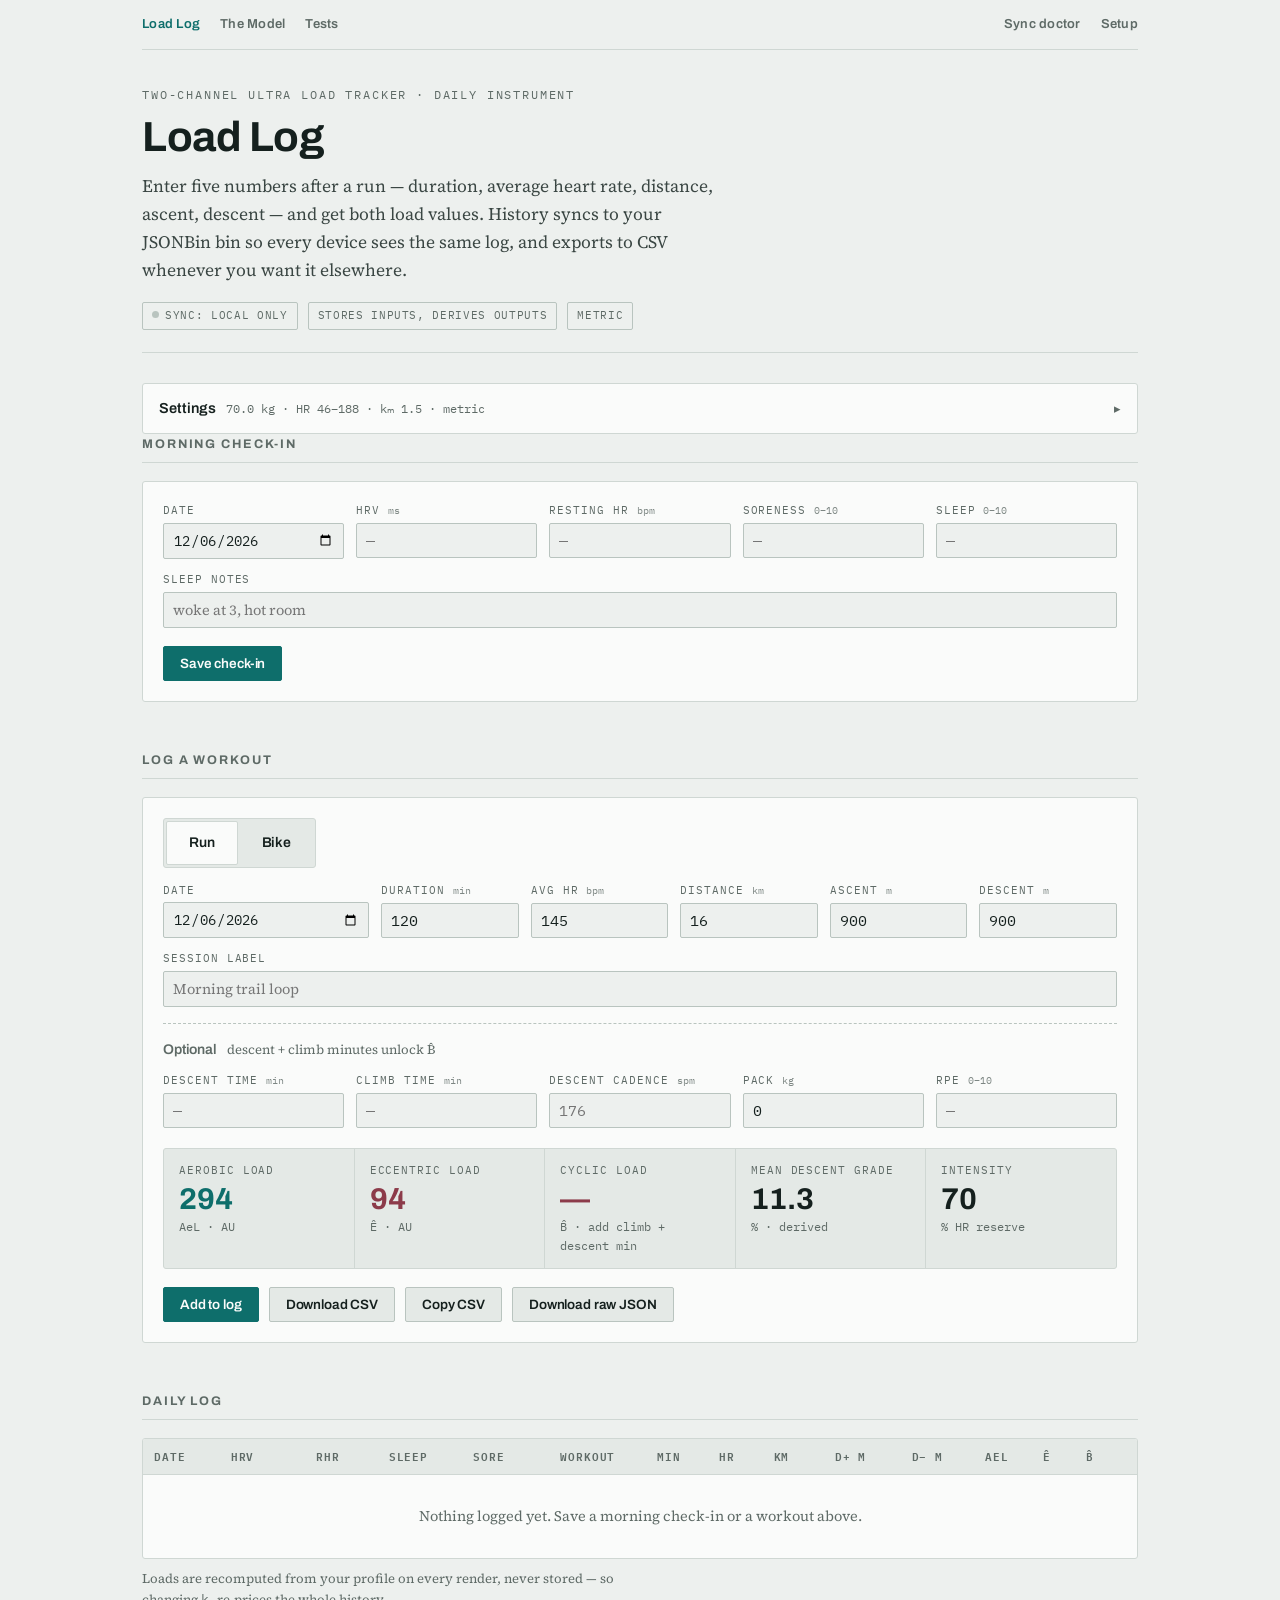
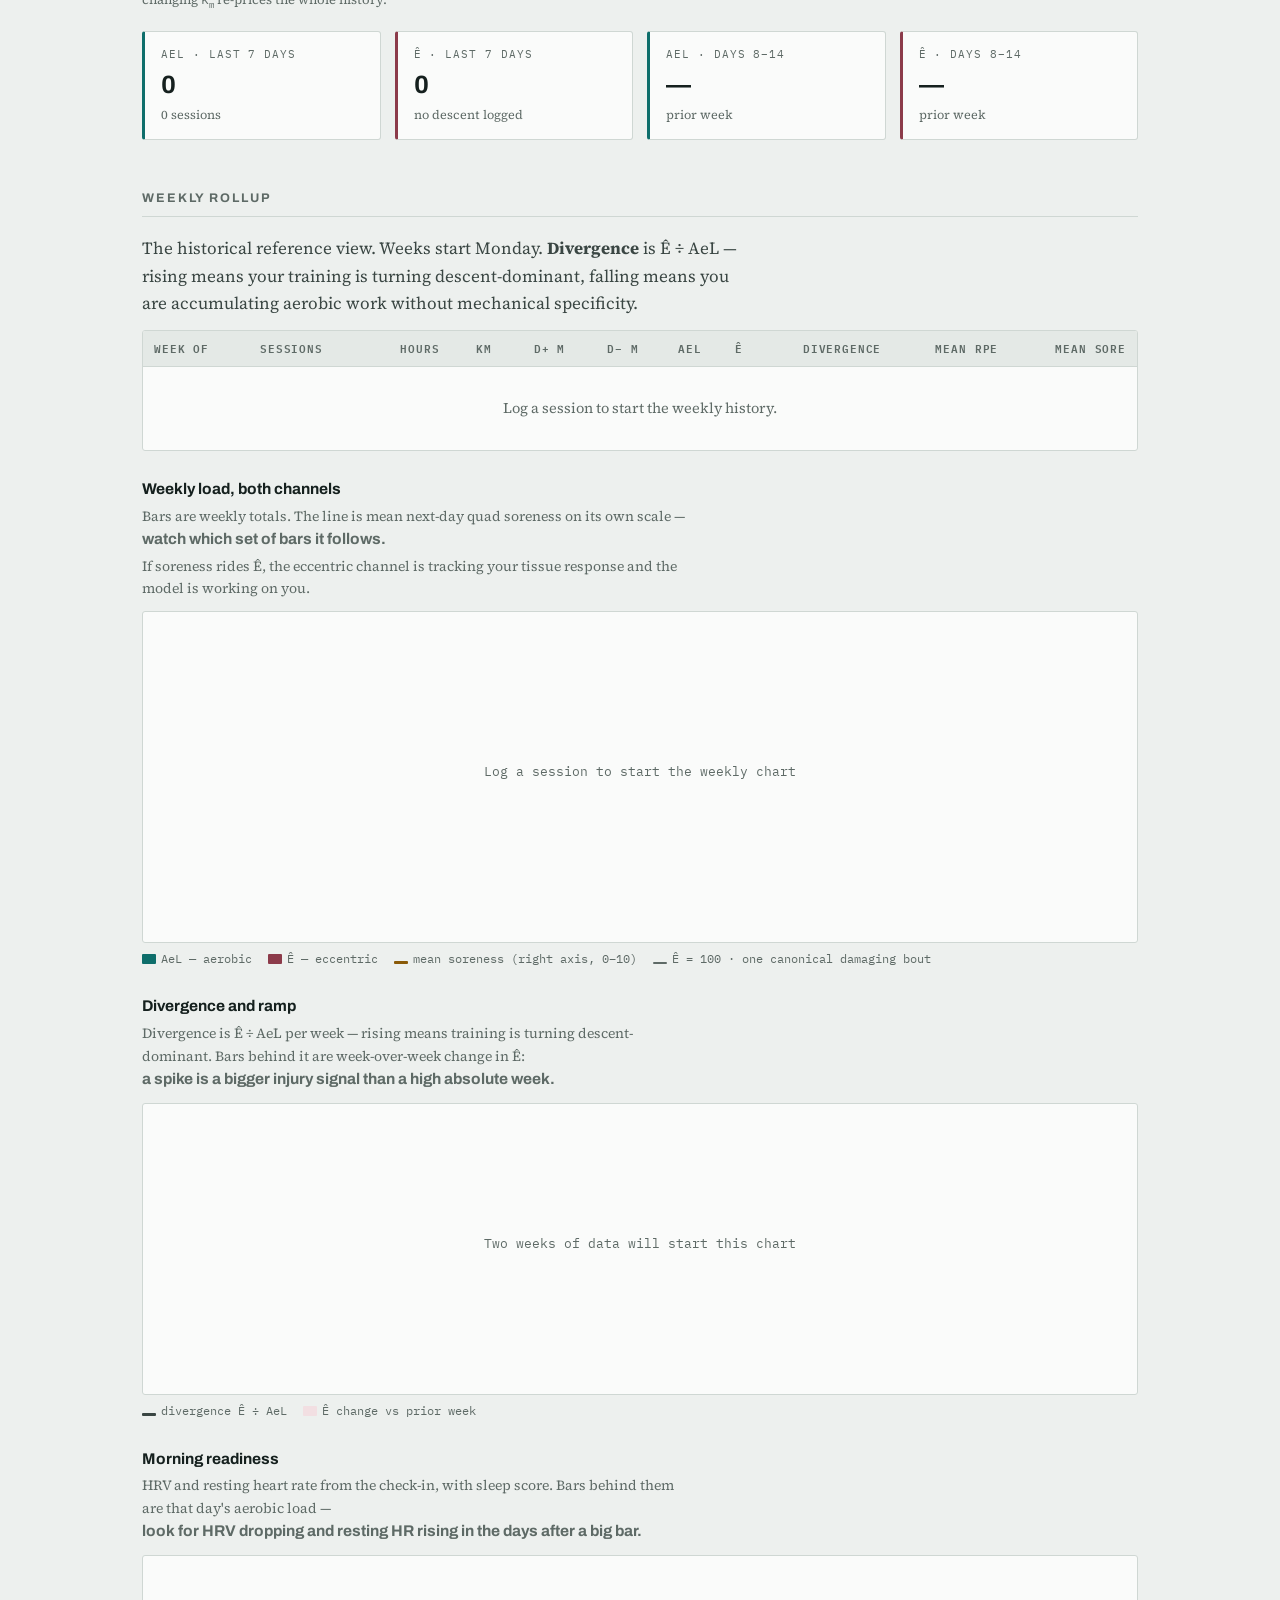
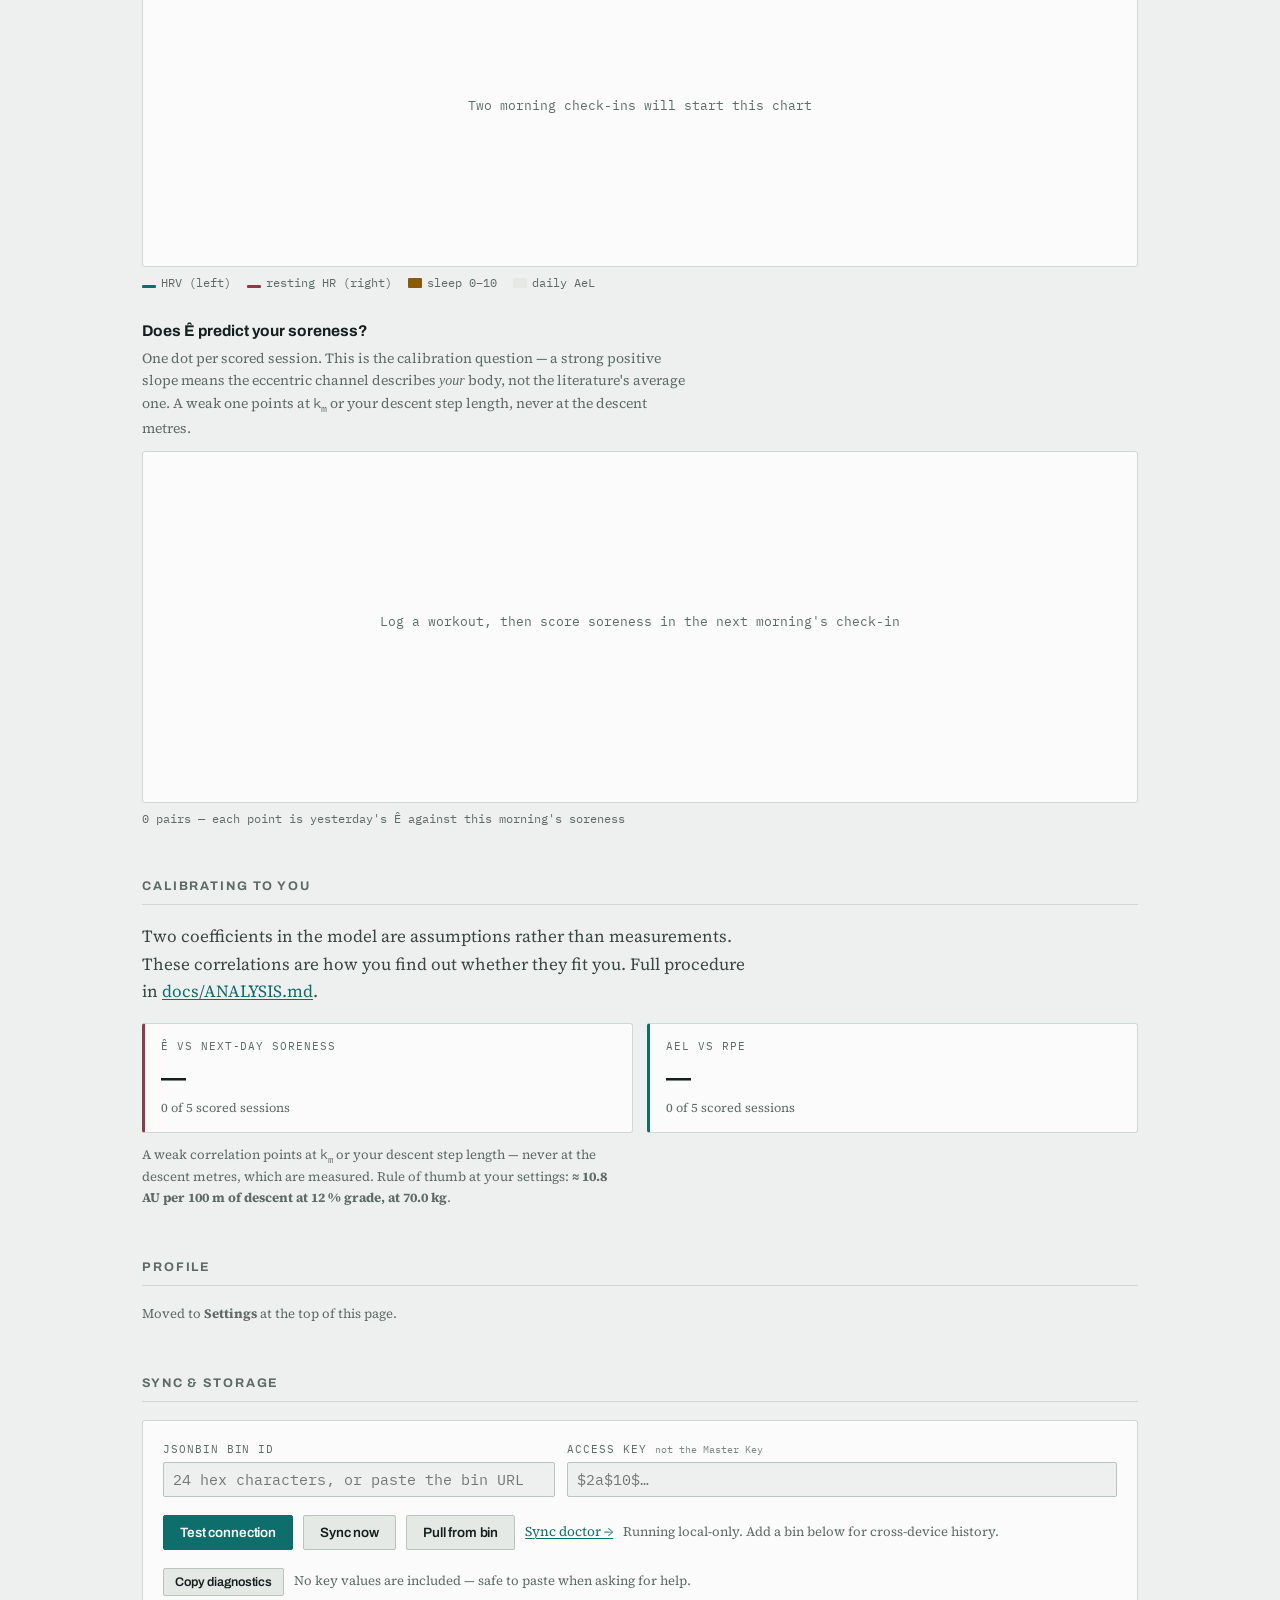
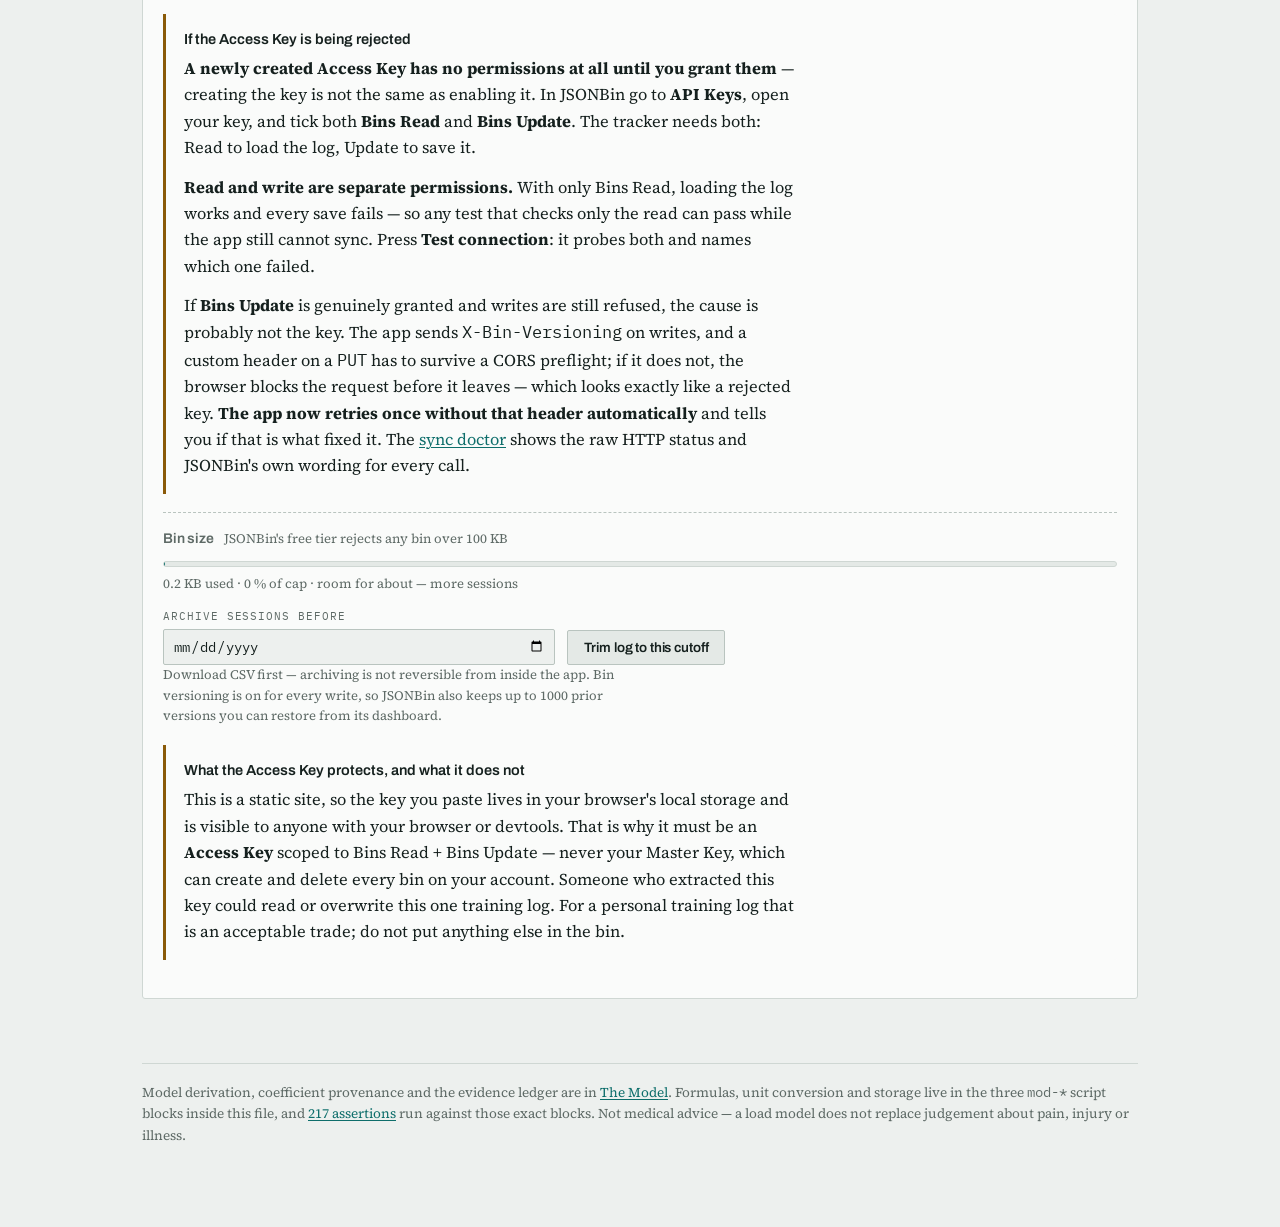
==== commit 1b782230: "Update index.html rearranging elements on page" ====
--- a/index.html
+++ b/index.html
@@ -210,6 +210,25 @@
   .unitpick button[aria-pressed="true"]{background:var(--surface); border:1px solid var(--line)}
   .dot{display:inline-block; width:7px; height:7px; border-radius:50%; margin-right:6px; vertical-align:1px}
   .dot.ok{background:var(--ok)} .dot.pend{background:var(--flag)} .dot.off{background:var(--line-2)}
+  /* ---- collapsible settings ---- */
+  details#settings{border:1px solid var(--line); border-radius:3px; background:var(--surface);
+    margin:22px 0 0}
+  details#settings > summary{list-style:none; cursor:pointer; padding:13px 16px;
+    display:flex; align-items:baseline; gap:10px; flex-wrap:wrap; min-height:44px;
+    font-family:Archivo,sans-serif; -webkit-tap-highlight-color:transparent}
+  details#settings > summary::-webkit-details-marker{display:none}
+  details#settings > summary::after{content:"▸"; margin-left:auto; color:var(--muted);
+    font-size:13px; transition:transform .12s ease}
+  details#settings[open] > summary::after{transform:rotate(90deg)}
+  details#settings > summary:focus-visible{outline:2px solid var(--aero); outline-offset:-2px}
+  .sumTitle{font-weight:600; font-size:14.5px}
+  .sumHint{font-family:"IBM Plex Mono",monospace; font-size:11.5px; color:var(--muted)}
+  details#settings > .panel{border:none; border-top:1px solid var(--line);
+    border-radius:0 0 3px 3px; background:transparent}
+  @media (prefers-reduced-motion: reduce){
+    details#settings > summary::after{transition:none}
+  }
+
   /* ---- day table ---- */
   .sportTag{font-family:"IBM Plex Mono",monospace; font-size:9.5px; letter-spacing:.07em;
     text-transform:uppercase; padding:2px 5px; border-radius:2px; margin-right:5px;
@@ -337,6 +356,48 @@
     <span class="tag" id="unitTag">Metric</span>
   </div>
 </header>
+
+<!-- Native <details>: no JavaScript, works on iOS, and survives a scripting
+     failure — a settings panel you cannot open is worse than one always shown. -->
+<details id="settings">
+  <summary>
+    <span class="sumTitle">Settings</span>
+    <span class="sumHint" id="settingsHint">profile · units · bike</span>
+  </summary>
+  <div class="panel">
+    <div class="subsection" style="margin-top:0; padding-top:0; border-top:none">
+      <div class="hdr">
+        <span class="disp">Units</span>
+        <span>display only — everything is stored metric, so switching never changes a stored value</span>
+      </div>
+      <div class="unitpick" role="group" aria-label="Unit system">
+        <button type="button" id="unitMetric" aria-pressed="true">Metric</button>
+        <button type="button" id="unitImperial" aria-pressed="false">Imperial</button>
+      </div>
+    </div>
+    <div class="subsection">
+      <div class="hdr"><span class="disp">You</span></div>
+      <div class="gridauto">
+        <div class="f"><label for="mBody">Body mass <span class="sublab" id="uMass">kg</span></label><input id="mBody" type="number" inputmode="decimal" value="70" step="0.5" min="1"></div>
+        <div class="f"><label for="sex">Sex <span class="sublab">TRIMP constants</span></label><select id="sex"><option value="m">male</option><option value="f">female</option></select></div>
+        <div class="f"><label for="hrMax">HR max</label><input id="hrMax" type="number" inputmode="numeric" value="188" min="100"></div>
+        <div class="f"><label for="hrRest">HR rest</label><input id="hrRest" type="number" inputmode="numeric" value="46" min="25"></div>
+        <div class="f"><label for="sl">Descent step length <span class="sublab" id="uStep">m</span></label><input id="sl" type="number" inputmode="decimal" value="1.05" step="0.05" min="0.1"></div>
+        <div class="f"><label for="km">k<sub>m</sub> <span class="sublab">muscle exponent</span></label><input id="km" type="number" inputmode="decimal" value="1.5" step="0.25" min="1" max="2.5"></div>
+        <div class="f"><label for="kb">k<sub>b</sub> <span class="sublab">bone exponent</span></label><input id="kb" type="number" inputmode="decimal" value="3" step="0.5" min="1" max="6"></div>
+      </div>
+    </div>
+    <div class="subsection">
+      <div class="hdr"><span class="disp">Bike</span><span>applied only to sessions logged as Bike</span></div>
+      <div class="gridauto">
+        <div class="f"><label for="bikeHrMax">Bike HR max <span class="sublab">0 = use running max</span></label><input id="bikeHrMax" type="number" inputmode="numeric" value="0" min="0" max="240"></div>
+        <div class="f"><label for="bikeFactor">Bike AeL factor</label><input id="bikeFactor" type="number" inputmode="decimal" value="1" step="0.05" min="0.1" max="2"></div>
+      </div>
+      <p class="savenote" style="margin-top:10px"><b>The factor defaults to 1.00, not 0.6.</b> AeL is internal load from heart-rate reserve, and at matched %HRR cycling produces <i>more</i> metabolic stress than running, not less. The familiar 0.6 is an external running-specificity conversion — a different question. Set it to 0.6 if that is the question you want answered. The defensible correction is a lower bike HR max, above.</p>
+    </div>
+    <p class="savenote" style="margin-top:12px">Settings travel with the log, so a new device picks them up on first sync.</p>
+  </div>
+</details>
 
 <section id="morning" style="margin-top:0">
   <h2>Morning check-in</h2>
@@ -372,7 +433,7 @@
       <button type="button" id="sportRun" aria-pressed="true">Run</button>
       <button type="button" id="sportBike" aria-pressed="false">Bike</button>
     </div>
-    <p class="savenote" id="sportNote" hidden style="margin:8px 0 0">Cycling has no eccentric phase and no impact cycles, so Ê and B̂ read <b>n/a</b> rather than zero. AeL is unchanged — see Profile for the bike HR max and factor.</p>
+    <p class="savenote" id="sportNote" hidden style="margin:8px 0 0">Ascent and descent are recorded for the ride but do <b>not</b> feed the model: climbing is already priced through heart rate, and descending on a bike is coasting — no eccentric muscle work, so Ê and B̂ read <b>n/a</b> rather than zero. Bike HR max and factor live in Settings.</p>
     <div class="corefields" style="margin-top:14px">
       <div class="f"><label for="date">Date</label><input id="date" type="date"></div>
       <div class="f"><label for="dur">Duration <span class="sublab">min</span></label><input id="dur" type="number" inputmode="numeric" value="120" step="1" min="1"></div>
@@ -521,37 +582,8 @@
 </section>
 
 <section id="profile">
-  <h2>Profile &amp; units</h2>
-  <div class="panel">
-    <div class="subsection" style="margin-top:0; padding-top:0; border-top:none">
-      <div class="hdr">
-        <span class="disp">Units</span>
-        <span>display only — everything is stored metric, so switching never changes a stored value</span>
-      </div>
-      <div class="unitpick" role="group" aria-label="Unit system">
-        <button type="button" id="unitMetric" aria-pressed="true">Metric</button>
-        <button type="button" id="unitImperial" aria-pressed="false">Imperial</button>
-      </div>
-    </div>
-    <div class="gridauto" style="margin-top:16px">
-      <div class="f"><label for="mBody">Body mass <span class="sublab" id="uMass">kg</span></label><input id="mBody" type="number" value="70" step="0.5" min="1"></div>
-      <div class="f"><label for="sex">Sex <span class="sublab">TRIMP constants</span></label><select id="sex"><option value="m">male</option><option value="f">female</option></select></div>
-      <div class="f"><label for="hrMax">HR max</label><input id="hrMax" type="number" value="188" min="100"></div>
-      <div class="f"><label for="hrRest">HR rest</label><input id="hrRest" type="number" value="46" min="25"></div>
-      <div class="f"><label for="sl">Descent step length <span class="sublab" id="uStep">m</span></label><input id="sl" type="number" value="1.05" step="0.05" min="0.1"></div>
-      <div class="f"><label for="km">k<sub>m</sub> <span class="sublab">muscle exponent</span></label><input id="km" type="number" value="1.5" step="0.25" min="1" max="2.5"></div>
-      <div class="f"><label for="kb">k<sub>b</sub> <span class="sublab">bone exponent</span></label><input id="kb" type="number" value="3" step="0.5" min="1" max="6"></div>
-    </div>
-    <div class="subsection">
-      <div class="hdr"><span class="disp">Bike</span><span>used only for sessions logged as Bike</span></div>
-      <div class="gridauto">
-        <div class="f"><label for="bikeHrMax">Bike HR max <span class="sublab">0 = use running max</span></label><input id="bikeHrMax" type="number" inputmode="numeric" value="0" min="0" max="240"></div>
-        <div class="f"><label for="bikeFactor">Bike AeL factor</label><input id="bikeFactor" type="number" inputmode="decimal" value="1" step="0.05" min="0.1" max="2"></div>
-      </div>
-      <p class="savenote" style="margin-top:10px"><b>The factor defaults to 1.00, not 0.6.</b> AeL is internal load from heart-rate reserve, and at matched %HRR cycling produces <i>more</i> metabolic stress than running, not less. The familiar 0.6 is an external running-specificity conversion — a different question. Set it to 0.6 if that is the question you want answered. The correction that is actually defensible is a lower bike HR max, above.</p>
-    </div>
-    <p class="savenote" style="margin-top:12px">The profile travels with the log, so a new device picks it up on first sync.</p>
-  </div>
+  <h2>Profile</h2>
+  <p class="savenote">Moved to <b>Settings</b> at the top of this page.</p>
 </section>
 
 <section id="sync">
@@ -2223,6 +2255,26 @@
     $("unitMetric").setAttribute("aria-pressed", String(units === "metric"));
     $("unitImperial").setAttribute("aria-pressed", String(units === "imperial"));
     $("unitTag").textContent = units === "metric" ? "Metric" : "Imperial";
+    updateSettingsHint();
+  }
+
+  /**
+   * The collapsed summary carries the settings most likely to be wrong —
+   * body mass and HR max feed every number on the page. Showing them shut
+   * means a mistyped mass is visible without opening anything.
+   */
+  function updateSettingsHint() {
+    var el = $("settingsHint");
+    if (!el) return;
+    try {
+      var p = readProfile();
+      el.textContent = U.format(p.massKg, "mass", units) +
+        " · HR " + Math.round(p.hrRest) + "–" + Math.round(p.hrMax) +
+        " · k" + "ₘ " + p.kMuscle +
+        " · " + (units === "metric" ? "metric" : "imperial");
+    } catch (e) {
+      el.textContent = "profile · units · bike";
+    }
   }
 
   /**
@@ -2302,14 +2354,16 @@
     $("sportRun").setAttribute("aria-pressed", String(sport === "run"));
     $("sportBike").setAttribute("aria-pressed", String(sport === "bike"));
     $("sportNote").hidden = sport !== "bike";
-    // Elevation and descent cadence have no meaning for a bike ride in this
-    // model, so hide them rather than invite numbers that change nothing.
-    ["fUp", "fDown", "fDmin", "fCad"].forEach(function (id) {
+    // Ascent and descent stay visible for the bike: they are worth recording
+    // even though they do not feed the model. Climb/descent minutes and
+    // descent cadence only exist to compute B̂, which does not apply, so those
+    // are hidden rather than inviting numbers that change nothing.
+    ["fDmin", "fUmin", "fCad"].forEach(function (id) {
       if ($(id)) $(id).hidden = sport === "bike";
     });
     if ($("optHint")) {
       $("optHint").textContent = sport === "bike"
-        ? "RPE and pack weight only — the mechanical channels do not apply"
+        ? "RPE and pack weight — the time split only exists to compute B̂"
         : "descent + climb minutes unlock B̂";
     }
     refreshLive();
@@ -2589,9 +2643,9 @@
             (isBike ? "bike" : "run") + "</span> " + esc(s.label) + "</td>" +
           "<td>" + Math.round(s.durationMin) + "</td>" +
           "<td>" + Math.round(s.avgHr) + "</td>" +
-          "<td>" + (isBike ? "—" : U.toDisplay(s.distanceKm || 0, "distance", units).toFixed(dd)) + "</td>" +
-          "<td>" + (isBike ? "—" : Math.round(U.toDisplay(s.ascentM || 0, "elevation", units))) + "</td>" +
-          "<td>" + (isBike ? "—" : Math.round(U.toDisplay(s.descentM || 0, "elevation", units))) + "</td>" +
+          "<td>" + U.toDisplay(s.distanceKm || 0, "distance", units).toFixed(dd) + "</td>" +
+          "<td>" + Math.round(U.toDisplay(s.ascentM || 0, "elevation", units)) + "</td>" +
+          "<td>" + Math.round(U.toDisplay(s.descentM || 0, "elevation", units)) + "</td>" +
           '<td class="ae">' + Math.round(r.aeL) + "</td>" +
           '<td class="me">' + (r.eccentric == null ? "n/a" : (noGrade ? "—" : Math.round(r.eccentric))) + "</td>" +
           '<td class="me">' + (r.cyclic == null ? (isBike ? "n/a" : "—") : Math.round(r.cyclic)) + "</td>" +
@@ -2625,6 +2679,7 @@
     renderCorrelations(p);
     renderStorage();
     renderSync();
+    updateSettingsHint();
   }
 
   function renderWeeks() {
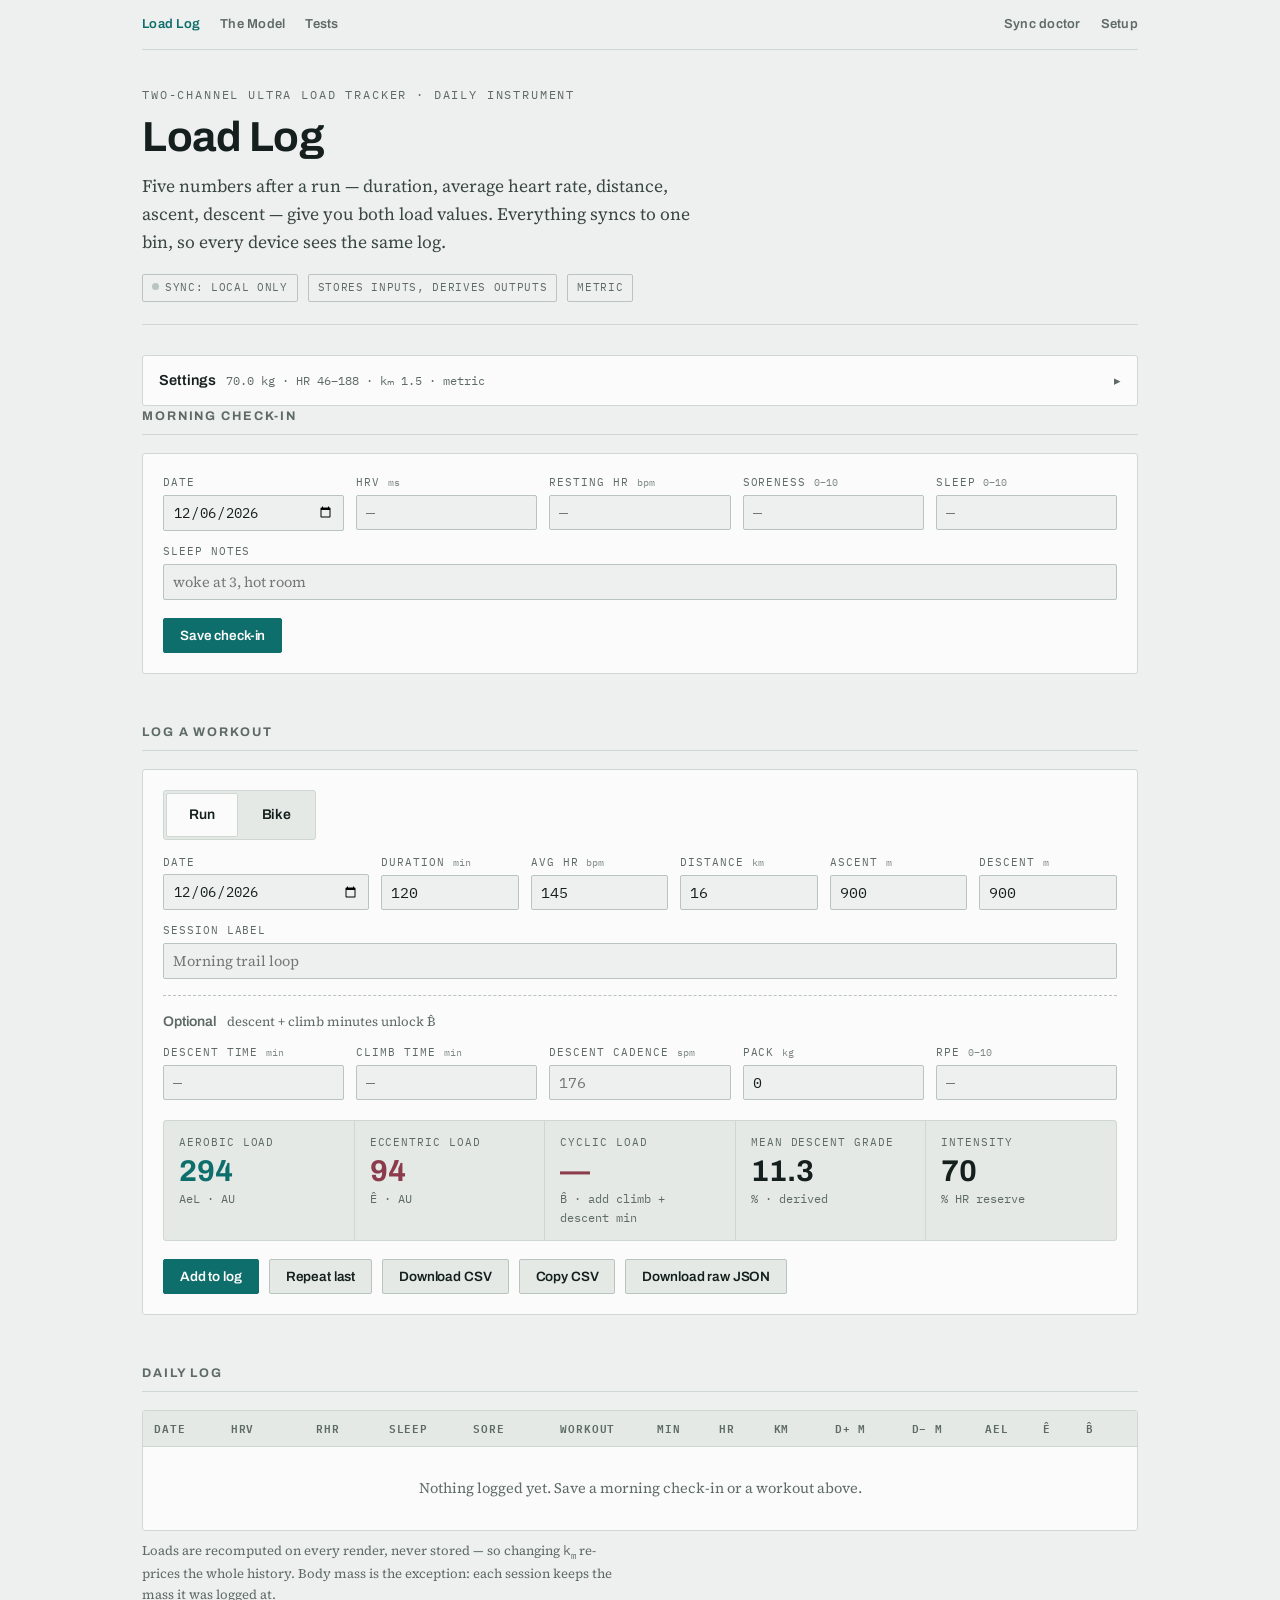
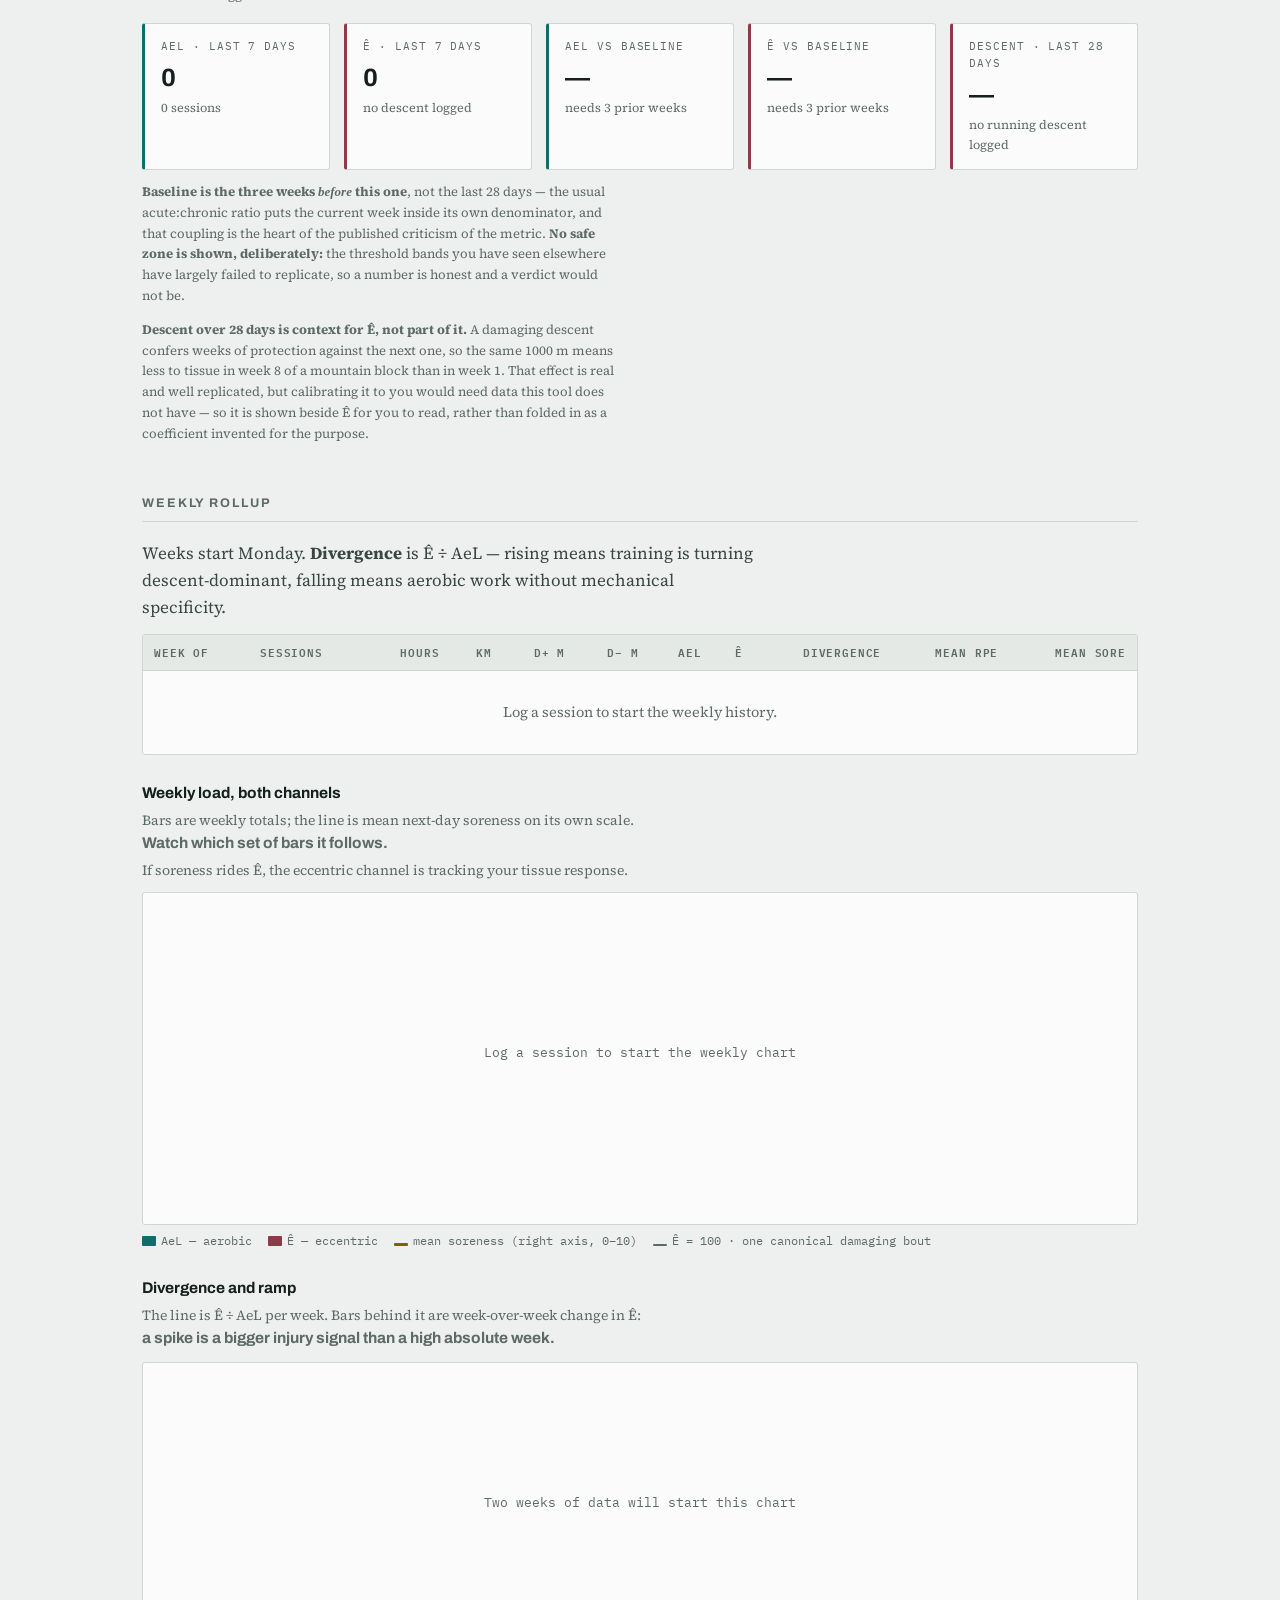
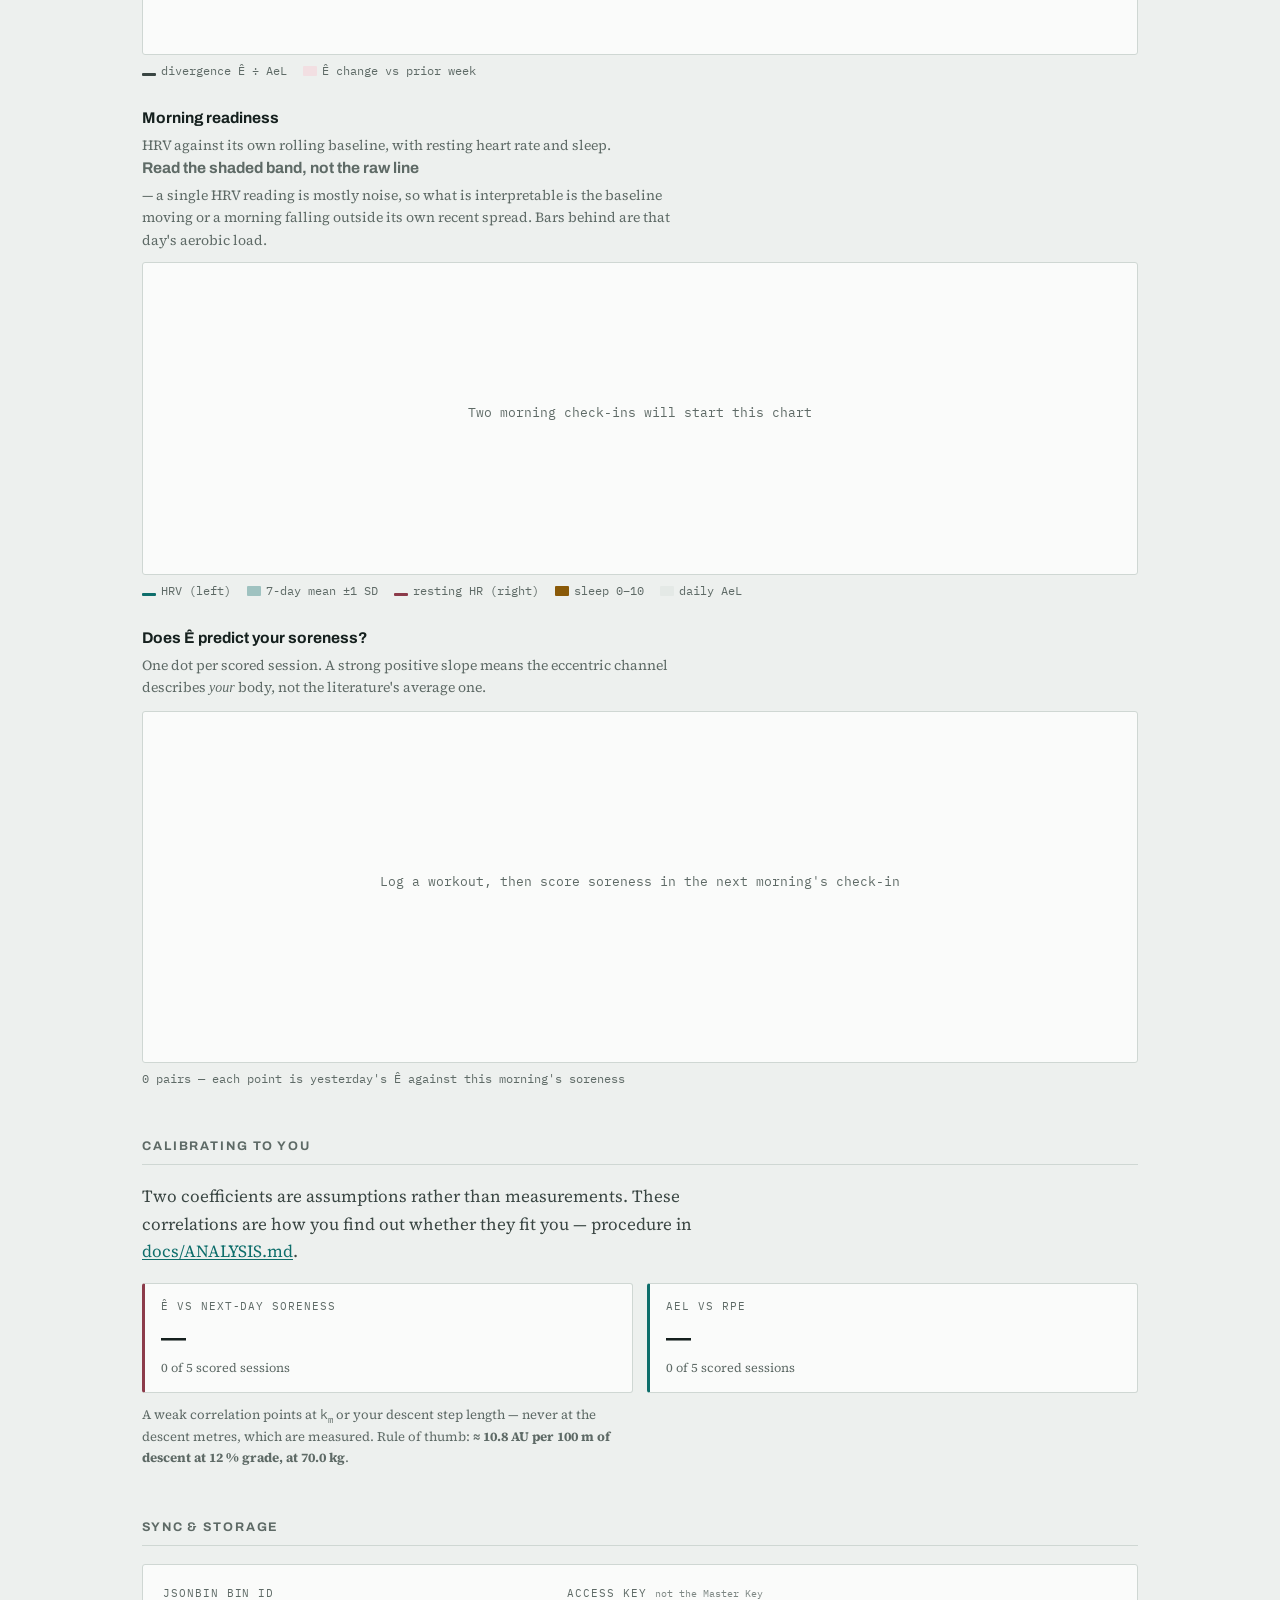
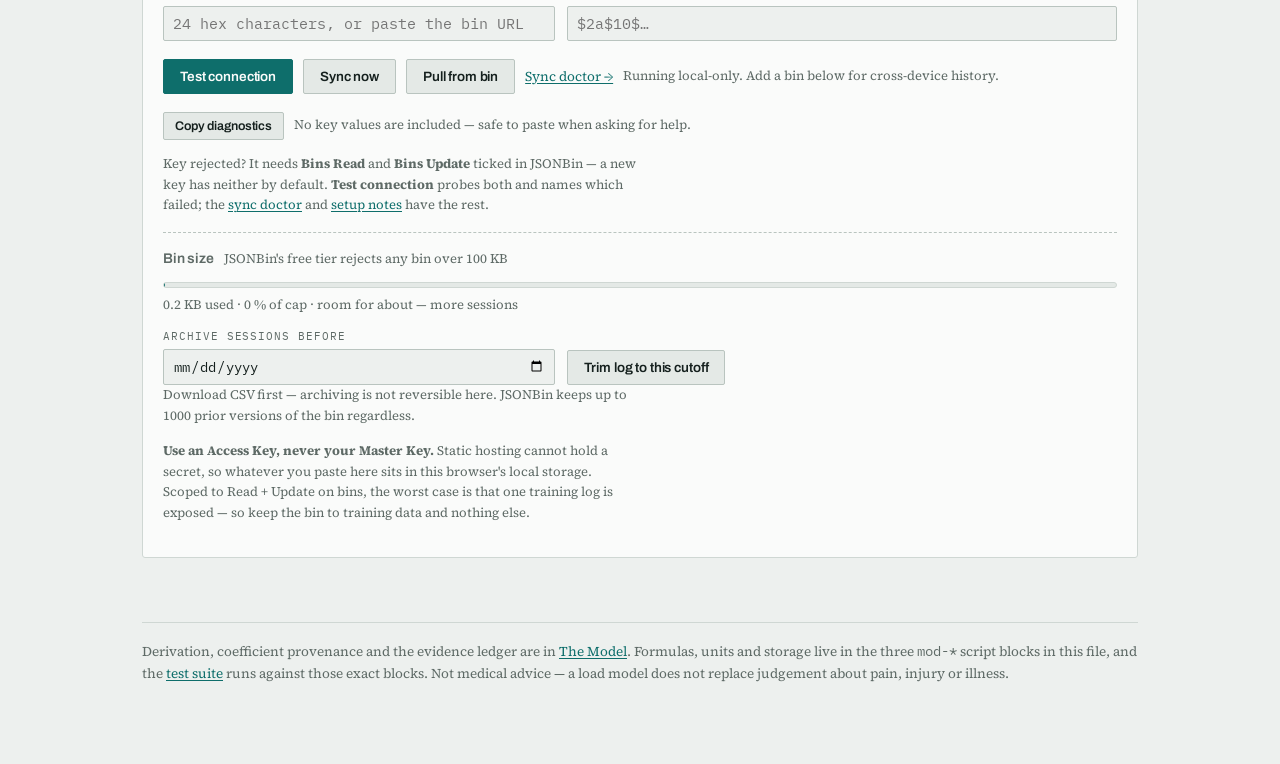
==== commit bbd667ce: "Update index.html hygeine" ====
--- a/index.html
+++ b/index.html
@@ -349,7 +349,7 @@
 <header class="mast">
   <div class="kicker">Two-channel ultra load tracker · daily instrument</div>
   <h1>Load Log</h1>
-  <p class="standfirst">Enter five numbers after a run — duration, average heart rate, distance, ascent, descent — and get both load values. History syncs to your JSONBin bin so every device sees the same log, and exports to CSV whenever you want it elsewhere.</p>
+  <p class="standfirst">Five numbers after a run — duration, average heart rate, distance, ascent, descent — give you both load values. Everything syncs to one bin, so every device sees the same log.</p>
   <div class="meta">
     <span class="tag" id="syncTag"><span class="dot off"></span>Sync: local only</span>
     <span class="tag">Stores inputs, derives outputs</span>
@@ -368,7 +368,7 @@
     <div class="subsection" style="margin-top:0; padding-top:0; border-top:none">
       <div class="hdr">
         <span class="disp">Units</span>
-        <span>display only — everything is stored metric, so switching never changes a stored value</span>
+        <span>display only — everything is stored metric</span>
       </div>
       <div class="unitpick" role="group" aria-label="Unit system">
         <button type="button" id="unitMetric" aria-pressed="true">Metric</button>
@@ -393,9 +393,9 @@
         <div class="f"><label for="bikeHrMax">Bike HR max <span class="sublab">0 = use running max</span></label><input id="bikeHrMax" type="number" inputmode="numeric" value="0" min="0" max="240"></div>
         <div class="f"><label for="bikeFactor">Bike AeL factor</label><input id="bikeFactor" type="number" inputmode="decimal" value="1" step="0.05" min="0.1" max="2"></div>
       </div>
-      <p class="savenote" style="margin-top:10px"><b>The factor defaults to 1.00, not 0.6.</b> AeL is internal load from heart-rate reserve, and at matched %HRR cycling produces <i>more</i> metabolic stress than running, not less. The familiar 0.6 is an external running-specificity conversion — a different question. Set it to 0.6 if that is the question you want answered. The defensible correction is a lower bike HR max, above.</p>
+      <p class="savenote" style="margin-top:10px"><b>The factor defaults to 1.00, not 0.6.</b> At matched %HRR cycling produces <i>more</i> metabolic stress than running, not less; the familiar 0.6 answers a different question (external running specificity). Set it to 0.6 if that is the question you want. The defensible correction is a lower bike HR max, above.</p>
     </div>
-    <p class="savenote" style="margin-top:12px">Settings travel with the log, so a new device picks them up on first sync.</p>
+    <p class="savenote" style="margin-top:12px">Settings travel with the log. Body mass applies to new sessions only — past ones keep the mass they were logged at.</p>
   </div>
 </details>
 
@@ -417,6 +417,7 @@
     </div>
     <div class="f" style="margin-top:12px"><label for="mNotes">Sleep notes</label>
       <input id="mNotes" type="text" class="serif" placeholder="woke at 3, hot room"></div>
+    <p class="savenote" id="hrvBase" hidden style="margin:12px 0 0"></p>
     <div class="btnrow">
       <button type="button" class="primary" id="saveMorning">Save check-in</button>
       <span class="savenote" id="mornNote"></span>
@@ -433,7 +434,7 @@
       <button type="button" id="sportRun" aria-pressed="true">Run</button>
       <button type="button" id="sportBike" aria-pressed="false">Bike</button>
     </div>
-    <p class="savenote" id="sportNote" hidden style="margin:8px 0 0">Ascent and descent are recorded for the ride but do <b>not</b> feed the model: climbing is already priced through heart rate, and descending on a bike is coasting — no eccentric muscle work, so Ê and B̂ read <b>n/a</b> rather than zero. Bike HR max and factor live in Settings.</p>
+    <p class="savenote" id="sportNote" hidden style="margin:8px 0 0">Ascent and descent are recorded but do <b>not</b> feed the model: climbing is already priced through heart rate, and descending is coasting. Ê and B̂ read <b>n/a</b>, not zero.</p>
     <div class="corefields" style="margin-top:14px">
       <div class="f"><label for="date">Date</label><input id="date" type="date"></div>
       <div class="f"><label for="dur">Duration <span class="sublab">min</span></label><input id="dur" type="number" inputmode="numeric" value="120" step="1" min="1"></div>
@@ -459,6 +460,11 @@
       <!-- Soreness moved to the morning check-in. Kept hidden so any stale
            reference reads an empty string rather than throwing. -->
       <input id="sore" type="hidden" value="">
+      <!-- Body mass on the day, in kg, stamped from the profile when the
+           session is saved and carried unchanged when it is edited. Hidden
+           because asking for it every time would be friction for a number
+           that changes monthly, and it is not a judgement call. -->
+      <input id="sMass" type="hidden" value="">
     </div>
 
     <div class="readout">
@@ -471,6 +477,7 @@
 
     <div class="btnrow">
       <button type="button" class="primary" id="save">Add to log</button>
+      <button type="button" id="repeatLast">Repeat last</button>
       <button type="button" id="cancelEdit" hidden>Cancel edit</button>
       <button type="button" id="dlCsv">Download CSV</button>
       <button type="button" id="copyCsv">Copy CSV</button>
@@ -494,19 +501,22 @@
     </table>
     <div class="empty" id="logEmpty">Nothing logged yet. Save a morning check-in or a workout above.</div>
   </div>
-  <p class="savenote" style="margin-top:10px">Loads are recomputed from your profile on every render, never stored — so changing <code>k<sub>m</sub></code> re-prices the whole history.</p>
+  <p class="savenote" style="margin-top:10px">Loads are recomputed on every render, never stored — so changing <code>k<sub>m</sub></code> re-prices the whole history. Body mass is the exception: each session keeps the mass it was logged at.</p>
 
   <div class="rolling">
     <div class="rcard a"><div class="k">AeL · last 7 days</div><div class="v" id="r7a">—</div><div class="n" id="r7an">—</div></div>
     <div class="rcard m"><div class="k">Ê · last 7 days</div><div class="v" id="r7m">—</div><div class="n" id="r7mn">—</div></div>
-    <div class="rcard a"><div class="k">AeL · days 8–14</div><div class="v" id="p7a">—</div><div class="n">prior week</div></div>
-    <div class="rcard m"><div class="k">Ê · days 8–14</div><div class="v" id="p7m">—</div><div class="n">prior week</div></div>
+    <div class="rcard a"><div class="k">AeL vs baseline</div><div class="v" id="rbA">—</div><div class="n" id="rbAn">needs 3 prior weeks</div></div>
+    <div class="rcard m"><div class="k">Ê vs baseline</div><div class="v" id="rbE">—</div><div class="n" id="rbEn">needs 3 prior weeks</div></div>
+    <div class="rcard m"><div class="k">Descent · last 28 days</div><div class="v" id="rD28">—</div><div class="n" id="rD28n">running descent only</div></div>
   </div>
+  <p class="savenote" style="margin-top:12px"><b>Baseline is the three weeks <i>before</i> this one</b>, not the last 28 days — the usual acute:chronic ratio puts the current week inside its own denominator, and that coupling is the heart of the published criticism of the metric. <b>No safe zone is shown, deliberately:</b> the threshold bands you have seen elsewhere have largely failed to replicate, so a number is honest and a verdict would not be.</p>
+  <p class="savenote"><b>Descent over 28 days is context for Ê, not part of it.</b> A damaging descent confers weeks of protection against the next one, so the same 1000&nbsp;m means less to tissue in week 8 of a mountain block than in week 1. That effect is real and well replicated, but calibrating it to you would need data this tool does not have — so it is shown beside Ê for you to read, rather than folded in as a coefficient invented for the purpose.</p>
 </section>
 
 <section id="weeks">
   <h2>Weekly rollup</h2>
-  <p class="lede">The historical reference view. Weeks start Monday. <b>Divergence</b> is Ê ÷ AeL — rising means your training is turning descent-dominant, falling means you are accumulating aerobic work without mechanical specificity.</p>
+  <p class="lede">Weeks start Monday. <b>Divergence</b> is Ê ÷ AeL — rising means training is turning descent-dominant, falling means aerobic work without mechanical specificity.</p>
   <div class="tblwrap">
     <table class="log">
       <thead><tr>
@@ -523,7 +533,7 @@
     <figure class="chart">
       <figcaption>
         <b>Weekly load, both channels</b>
-        <span>Bars are weekly totals. The line is mean next-day quad soreness on its own scale — <b>watch which set of bars it follows.</b> If soreness rides Ê, the eccentric channel is tracking your tissue response and the model is working on you.</span>
+        <span>Bars are weekly totals; the line is mean next-day soreness on its own scale. <b>Watch which set of bars it follows.</b> If soreness rides Ê, the eccentric channel is tracking your tissue response.</span>
       </figcaption>
       <div class="chartbox"><svg id="chWeekly" viewBox="0 0 900 300" width="100%" height="300" role="img" aria-label="Weekly aerobic and eccentric load with mean soreness overlaid"></svg></div>
       <div class="legend">
@@ -537,7 +547,7 @@
     <figure class="chart">
       <figcaption>
         <b>Divergence and ramp</b>
-        <span>Divergence is Ê ÷ AeL per week — rising means training is turning descent-dominant. Bars behind it are week-over-week change in Ê: <b>a spike is a bigger injury signal than a high absolute week.</b></span>
+        <span>The line is Ê ÷ AeL per week. Bars behind it are week-over-week change in Ê: <b>a spike is a bigger injury signal than a high absolute week.</b></span>
       </figcaption>
       <div class="chartbox"><svg id="chDiverge" viewBox="0 0 900 260" width="100%" height="260" role="img" aria-label="Weekly divergence ratio and week over week change in eccentric load"></svg></div>
       <div class="legend">
@@ -549,11 +559,12 @@
     <figure class="chart">
       <figcaption>
         <b>Morning readiness</b>
-        <span>HRV and resting heart rate from the check-in, with sleep score. Bars behind them are that day's aerobic load — <b>look for HRV dropping and resting HR rising in the days after a big bar.</b></span>
+        <span>HRV against its own rolling baseline, with resting heart rate and sleep. <b>Read the shaded band, not the raw line</b> — a single HRV reading is mostly noise, so what is interpretable is the baseline moving or a morning falling outside its own recent spread. Bars behind are that day's aerobic load.</span>
       </figcaption>
-      <div class="chartbox"><svg id="chReadiness" viewBox="0 0 900 280" width="100%" height="280" role="img" aria-label="HRV, resting heart rate and sleep score over time against daily aerobic load"></svg></div>
+      <div class="chartbox"><svg id="chReadiness" viewBox="0 0 900 280" width="100%" height="280" role="img" aria-label="HRV with its seven day rolling baseline band, resting heart rate and sleep score against daily aerobic load"></svg></div>
       <div class="legend">
         <span><i style="background:var(--aero); height:3px"></i>HRV (left)</span>
+        <span><i style="background:var(--aero); opacity:.35"></i>7-day mean ±1 SD</span>
         <span><i style="background:var(--mech); height:3px"></i>resting HR (right)</span>
         <span><i style="background:var(--flag)"></i>sleep 0–10</span>
         <span><i style="background:var(--surface-2)"></i>daily AeL</span>
@@ -563,7 +574,7 @@
     <figure class="chart">
       <figcaption>
         <b>Does Ê predict your soreness?</b>
-        <span id="scatterCaption">One dot per scored session. This is the calibration question — a strong positive slope means the eccentric channel describes <i>your</i> body, not the literature's average one. A weak one points at <code>k<sub>m</sub></code> or your descent step length, never at the descent metres.</span>
+        <span id="scatterCaption">One dot per scored session. A strong positive slope means the eccentric channel describes <i>your</i> body, not the literature's average one.</span>
       </figcaption>
       <div class="chartbox"><svg id="chScatter" viewBox="0 0 900 320" width="100%" height="320" role="img" aria-label="Eccentric load against next day soreness, one point per session"></svg></div>
       <div class="legend"><span id="scatterStats">needs 5 scored sessions before a line is drawn</span></div>
@@ -573,17 +584,12 @@
 
 <section id="calib">
   <h2>Calibrating to you</h2>
-  <p class="lede">Two coefficients in the model are assumptions rather than measurements. These correlations are how you find out whether they fit you. Full procedure in <a href="docs/ANALYSIS.md">docs/ANALYSIS.md</a>.</p>
+  <p class="lede">Two coefficients are assumptions rather than measurements. These correlations are how you find out whether they fit you — procedure in <a href="docs/ANALYSIS.md">docs/ANALYSIS.md</a>.</p>
   <div class="rolling">
     <div class="rcard m"><div class="k">Ê vs next-day soreness</div><div class="v" id="cSore">—</div><div class="n" id="cSoreN">needs 5+ scored sessions</div></div>
     <div class="rcard a"><div class="k">AeL vs RPE</div><div class="v" id="cRpe">—</div><div class="n" id="cRpeN">needs 5+ scored sessions</div></div>
   </div>
-  <p class="savenote" style="margin-top:12px">A weak correlation points at <code>k<sub>m</sub></code> or your descent step length — never at the descent metres, which are measured. Rule of thumb at your settings: <b><span id="ruleOfThumb">—</span></b>.</p>
-</section>
-
-<section id="profile">
-  <h2>Profile</h2>
-  <p class="savenote">Moved to <b>Settings</b> at the top of this page.</p>
+  <p class="savenote" style="margin-top:12px">A weak correlation points at <code>k<sub>m</sub></code> or your descent step length — never at the descent metres, which are measured. Rule of thumb: <b><span id="ruleOfThumb">—</span></b>.</p>
 </section>
 
 <section id="sync">
@@ -607,12 +613,7 @@
       <span class="savenote">No key values are included — safe to paste when asking for help.</span>
     </div>
 
-    <div class="callout">
-      <h4>If the Access Key is being rejected</h4>
-      <p><b>A newly created Access Key has no permissions at all until you grant them</b> — creating the key is not the same as enabling it. In JSONBin go to <b>API Keys</b>, open your key, and tick both <b>Bins Read</b> and <b>Bins Update</b>. The tracker needs both: Read to load the log, Update to save it.</p>
-      <p><b>Read and write are separate permissions.</b> With only Bins Read, loading the log works and every save fails — so any test that checks only the read can pass while the app still cannot sync. Press <b>Test connection</b>: it probes both and names which one failed.</p>
-      <p>If <b>Bins Update</b> is genuinely granted and writes are still refused, the cause is probably not the key. The app sends <code>X-Bin-Versioning</code> on writes, and a custom header on a <code>PUT</code> has to survive a CORS preflight; if it does not, the browser blocks the request before it leaves — which looks exactly like a rejected key. <b>The app now retries once without that header automatically</b> and tells you if that is what fixed it. The <a href="tools/jsonbin-doctor.html">sync doctor</a> shows the raw HTTP status and JSONBin's own wording for every call.</p>
-    </div>
+    <p class="savenote" style="margin-top:14px">Key rejected? It needs <b>Bins Read</b> and <b>Bins Update</b> ticked in JSONBin — a new key has neither by default. <b>Test connection</b> probes both and names which failed; the <a href="tools/jsonbin-doctor.html">sync doctor</a> and <a href="docs/JSONBIN-SETUP.md">setup notes</a> have the rest.</p>
 
     <div class="subsection">
       <div class="hdr"><span class="disp">Bin size</span><span>JSONBin's free tier rejects any bin over 100 KB</span></div>
@@ -623,18 +624,15 @@
         <div class="f"><label for="archiveDate">Archive sessions before</label><input id="archiveDate" type="date"></div>
         <div class="f" style="display:flex; align-items:flex-end"><button type="button" id="archive">Trim log to this cutoff</button></div>
       </div>
-      <p class="savenote">Download CSV first — archiving is not reversible from inside the app. Bin versioning is on for every write, so JSONBin also keeps up to 1000 prior versions you can restore from its dashboard.</p>
+      <p class="savenote">Download CSV first — archiving is not reversible here. JSONBin keeps up to 1000 prior versions of the bin regardless.</p>
     </div>
 
-    <div class="callout">
-      <h4>What the Access Key protects, and what it does not</h4>
-      <p>This is a static site, so the key you paste lives in your browser's local storage and is visible to anyone with your browser or devtools. That is why it must be an <b>Access Key</b> scoped to Bins Read + Bins Update — never your Master Key, which can create and delete every bin on your account. Someone who extracted this key could read or overwrite this one training log. For a personal training log that is an acceptable trade; do not put anything else in the bin.</p>
-    </div>
+    <p class="savenote" style="margin-top:14px"><b>Use an Access Key, never your Master Key.</b> Static hosting cannot hold a secret, so whatever you paste here sits in this browser's local storage. Scoped to Read + Update on bins, the worst case is that one training log is exposed — so keep the bin to training data and nothing else.</p>
   </div>
 </section>
 
 <footer>
-  Model derivation, coefficient provenance and the evidence ledger are in <a href="model.html">The Model</a>. Formulas, unit conversion and storage live in the three <code>mod-*</code> script blocks inside this file, and <a href="tests/index.html">217 assertions</a> run against those exact blocks. Not medical advice — a load model does not replace judgement about pain, injury or illness.
+  Derivation, coefficient provenance and the evidence ledger are in <a href="model.html">The Model</a>. Formulas, units and storage live in the three <code>mod-*</code> script blocks in this file, and the <a href="tests/index.html">test suite</a> runs against those exact blocks. Not medical advice — a load model does not replace judgement about pain, injury or illness.
 </footer>
 
 </div>
@@ -937,7 +935,7 @@
   /**
    * Evaluate one logged session.
    * session: { durationMin, avgHr, distanceKm, ascentM, descentM,
-   *            packKg?, descentMin?, climbMin?, cadenceSpm? }
+   *            packKg?, descentMin?, climbMin?, cadenceSpm?, massKg? }
    * profile: { massKg, male, hrMax, hrRest, descentStepLengthM?,
    *            kMuscle?, kBone?, cadenceSpm? }
    */
@@ -952,19 +950,40 @@
    */
   var NO_MECHANICAL = { bike: true };
 
+  /** Shallow copy with fields replaced. Keeps the caller's profile untouched. */
+  function withOverrides(p, over) {
+    var out = {};
+    Object.keys(p).forEach(function (k) { out[k] = p[k]; });
+    Object.keys(over).forEach(function (k) { out[k] = over[k]; });
+    return out;
+  }
+
   function evaluateSession(session, profile) {
     var sport = session.sport === "bike" ? "bike" : "run";
     var p = profile || {};
+    var over = {};
 
     // Maximal heart rate is typically lower on a bike than running, so using a
     // running HR max on the bike inflates the reserve span and UNDER-states
     // cycling intensity. A sport-specific max fixes that at the source rather
     // than patching the output with a fudge factor.
-    if (sport === "bike" && p.bikeHrMax > 0) {
-      var swapped = {};
-      Object.keys(p).forEach(function (k) { swapped[k] = p[k]; });
-      swapped.hrMax = p.bikeHrMax;
-      p = swapped;
+    if (sport === "bike" && p.bikeHrMax > 0) over.hrMax = p.bikeHrMax;
+
+    // Body mass AS IT WAS on the day, when the session recorded it.
+    //
+    // Every other profile field is a model PARAMETER — re-fitting k_m should
+    // and does re-price the whole history. Body mass is not a parameter, it is
+    // a measurement that was true on a date. Ê scales with m^1.5, so letting
+    // the profile drive it retroactively means stepping on a scale 3 kg lighter
+    // silently restates every past session by about 6.5 %, and a race-weight
+    // drop would rewrite your winter block as easier than you lived it.
+    //
+    // Sessions written before this field existed carry no mass and fall through
+    // to the profile, which is the best available answer for them.
+    if (session.massKg > 0) over.massKg = session.massKg;
+
+    if (over.hrMax !== undefined || over.massKg !== undefined) {
+      p = withOverrides(p, over);
     }
 
     var a = aerobicLoadSimple(session, p);
@@ -1228,6 +1247,10 @@
     id: "i", date: "d", label: "n", durationMin: "t", avgHr: "h",
     distanceKm: "k", ascentM: "u", descentM: "w", packKg: "p",
     descentMin: "dm", climbMin: "cm", cadenceSpm: "c",
+    // Body mass on the day. Stamped automatically from the profile at save
+    // time, so there is no field to fill in. It lives on the session and not
+    // only on the profile because Ê scales with m^1.5 — see evaluateSession.
+    massKg: "bm",
     // `soreness` is retained on the session for backwards compatibility with
     // logs written before the morning check-in existed. New entries put it on
     // the morning instead; readers fall back to this one for old rows.
@@ -1453,9 +1476,44 @@
     return out;
   }
 
-  /** HRV / resting HR / sleep over time, oldest first, for the readiness chart. */
+  /**
+   * HRV / resting HR / sleep over time, oldest first, for the readiness chart.
+   *
+   * Each row is annotated with a TRAILING 7-DAY MEAN AND SD of HRV, because a
+   * single HRV reading is close to uninterpretable on its own: day-to-day
+   * variation in healthy athletes is large enough that one low morning is
+   * usually noise. The HRV-guided-training literature works off rolling weekly
+   * means for exactly this reason. What is readable is the mean moving, or a
+   * reading falling outside its own recent spread.
+   *
+   * Requires 3 readings before it will report a baseline, and uses the sample
+   * SD (n−1) — at n = 3 the population form understates the spread enough to
+   * make ordinary mornings look unusual.
+   *
+   * Computed over the FULL history before the display window is applied, so
+   * the leftmost visible day still has its preceding week behind it.
+   */
   function readinessSeries(doc, limit) {
     var rows = liveMornings(normalise(doc)).slice().reverse();
+    var WINDOW = 7, MIN_N = 3;
+    rows.forEach(function (r, i) {
+      var vals = [], j;
+      for (j = Math.max(0, i - (WINDOW - 1)); j <= i; j++) {
+        if (rows[j].hrv != null) vals.push(Number(rows[j].hrv));
+      }
+      r.hrvN = vals.length;
+      r.hrvMean = null;
+      r.hrvSd = null;
+      r.hrvZ = null;
+      if (vals.length < MIN_N) return;
+      var sum = 0, k;
+      for (k = 0; k < vals.length; k++) sum += vals[k];
+      var mean = sum / vals.length, ss = 0;
+      for (k = 0; k < vals.length; k++) ss += (vals[k] - mean) * (vals[k] - mean);
+      r.hrvMean = mean;
+      r.hrvSd = Math.sqrt(ss / (vals.length - 1));
+      if (r.hrv != null && r.hrvSd > 0) r.hrvZ = (Number(r.hrv) - mean) / r.hrvSd;
+    });
     if (limit && rows.length > limit) rows = rows.slice(rows.length - limit);
     return rows;
   }
@@ -1564,6 +1622,7 @@
     [["avgHr", 240, "Average heart rate"], ["durationMin", 6000, "Duration"],
      ["distanceKm", 1000, "Distance"], ["ascentM", 40000, "Ascent"],
      ["descentM", 40000, "Descent"], ["packKg", 60, "Pack weight"],
+     ["massKg", 300, "Body mass"],
      ["rpe", 10, "RPE"], ["soreness", 10, "Soreness"]].forEach(function (x) {
       var v = toNum(s[x[0]]);
       if (v != null && (v < 0 || v > x[1])) {
@@ -1625,10 +1684,14 @@
     var d = U ? U.label("distance", system) : "km";
     var e = U ? U.label("elevation", system) : "m";
     var m = U ? U.label("mass", system) : "kg";
+    // New columns go on the END, never in the middle: docs/ANALYSIS.md gives
+    // spreadsheet formulas by column letter, and inserting would silently
+    // break every one of them in files people already have.
     return ["date", "label", "duration_min", "avg_hr", "distance_" + d,
       "ascent_" + e, "descent_" + e, "pack_" + m, "descent_min", "climb_min",
       "cadence_spm", "rpe", "soreness", "ael_au", "ecc_au", "cyc_au",
-      "mean_descent_grade_pct", "pct_hrr", "edited_at", "id"];
+      "mean_descent_grade_pct", "pct_hrr", "edited_at", "id",
+      "sport", "body_mass_" + m];
   }
   var CSV_HEADERS = csvHeaders("metric", null);
 
@@ -1662,7 +1725,12 @@
         s.rpe == null ? "" : s.rpe, s.soreness == null ? "" : s.soreness,
         r1(r.aeL), r1(r.eccentric), r.cyclic == null ? "" : r1(r.cyclic),
         r1(r.meanDescentGrade * 100), r1(r.reserveFraction * 100),
-        toISO(s.editedAt), s.id].map(csvCell).join(",");
+        toISO(s.editedAt), s.id,
+        s.sport || "run",
+        // The mass Ê was actually computed with, so the archive can reproduce
+        // the number. Blank on rows logged before mass was recorded — blank,
+        // not today's mass, because today's mass is not evidence about then.
+        s.massKg > 0 ? disp(s.massKg, "mass") : ""].map(csvCell).join(",");
     });
     return [csvHeaders(sys, U).join(",")].concat(rows).join("\n");
   }
@@ -1718,6 +1786,7 @@
     var ascCol = pickCol("ascent", ["m", "ft"]);
     var descCol = pickCol("descent", ["m", "ft"]);
     var packCol = pickCol("pack", ["kg", "lb"]);
+    var massCol = pickCol("body_mass", ["kg", "lb"]);
 
     if (col.date === undefined || col.duration_min === undefined || col.avg_hr === undefined) {
       return {
@@ -1756,7 +1825,12 @@
         climbMin: toNum(cell(r, col.climb_min)),
         cadenceSpm: toNum(cell(r, col.cadence_spm)),
         rpe: toNum(cell(r, col.rpe)),
-        soreness: toNum(cell(r, col.soreness))
+        soreness: toNum(cell(r, col.soreness)),
+        // Both tolerate absence: files exported before these columns existed
+        // import as running sessions priced at the profile mass, which is the
+        // same answer they gave before.
+        sport: cell(r, col.sport) === "bike" ? "bike" : "run",
+        massKg: metric(r, massCol, "mass") || 0
       };
       var errs = validateSession(s);
       if (errs.length) {
@@ -1886,7 +1960,8 @@
   function windowTotals(doc, evaluate, fromDays, toDays, today) {
     var d = normalise(doc), p = profileOf(d);
     var ref = today ? new Date(today) : new Date();
-    var out = { aeL: 0, ecc: 0, count: 0 };
+    var out = { aeL: 0, ecc: 0, count: 0, descentM: 0, ascentM: 0,
+                distanceKm: 0, durationMin: 0, descentSessions: 0 };
     liveSessions(d).forEach(function (s) {
       if (!s.date) return;
       var age = (ref - new Date(s.date + "T12:00:00")) / 86400000;
@@ -1894,10 +1969,67 @@
         var r = evaluate ? evaluate(s, p) : {};
         out.aeL += r.aeL || 0;
         out.ecc += r.eccentric || 0;
+        out.distanceKm += s.distanceKm || 0;
+        out.ascentM += s.ascentM || 0;
+        out.durationMin += s.durationMin || 0;
+        // Descent metres only count as tissue exposure when they were run.
+        // Coasting down on a bike is not eccentric work, so it must not
+        // inflate the repeated-bout context below.
+        if ((s.sport || "run") !== "bike" && s.descentM > 0) {
+          out.descentM += s.descentM;
+          out.descentSessions++;
+        }
         out.count++;
       }
     });
     return out;
+  }
+
+  /**
+   * Acute load against a chronic baseline, per channel.
+   *
+   * TWO DELIBERATE CHOICES, both of which are the point of this function:
+   *
+   * 1. THE BASELINE EXCLUDES THE ACUTE WEEK. The window is days 7–28, not
+   *    0–28. The familiar acute:chronic ratio puts the last 7 days inside its
+   *    own denominator, which couples numerator and denominator mathematically
+   *    and is the core of the published criticism of that metric (Impellizzeri
+   *    and colleagues; the "sweet spot" thresholds have largely failed to
+   *    replicate). Comparing this week to the three weeks BEFORE it asks a
+   *    clean question instead.
+   *
+   * 2. NO ZONES, NO THRESHOLDS, NO VERDICT. This returns a number and says
+   *    nothing about whether it is safe. Given the state of the evidence, a
+   *    coloured band here would be the tool inventing authority it does not
+   *    have — the same sin as fabricating a B̂ from an average speed.
+   *
+   * The baseline is scaled to a weekly rate so the ratio reads as "this week
+   * versus a typical recent week", which is the only interpretation worth
+   * having. Returns null ratios until there is a baseline to divide by.
+   */
+  function loadBalance(doc, evaluate, today) {
+    var BASE_WEEKS = 3;
+    var acute = windowTotals(doc, evaluate, -1, 7, today);
+    var base = windowTotals(doc, evaluate, 7, 7 + BASE_WEEKS * 7, today);
+    var exposure = windowTotals(doc, evaluate, -1, 28, today);
+    function rate(total) { return total / BASE_WEEKS; }
+    // Named acuteTotal, not `now`: `now` is this module's timestamp function
+    // and shadowing it here would be a trap for whoever edits this next.
+    function ratio(acuteTotal, total) {
+      var weekly = rate(total);
+      return weekly > 0 ? acuteTotal / weekly : null;
+    }
+    return {
+      acute: acute,
+      baseline: base,
+      exposure28: exposure,
+      baselineWeeks: BASE_WEEKS,
+      weeklyAeL: rate(base.aeL),
+      weeklyEcc: rate(base.ecc),
+      aeLRatio: ratio(acute.aeL, base.aeL),
+      eccRatio: ratio(acute.ecc, base.ecc),
+      hasBaseline: base.count > 0
+    };
   }
 
   function correlate(pairs) {
@@ -2134,7 +2266,7 @@
     validateSession: validateSession, warnSession: warnSession,
     toCSV: toCSV, parseCSV: parseCSV, sessionsFromCSV: sessionsFromCSV,
     weeklyRollup: weeklyRollup, mondayOf: mondayOf,
-    windowTotals: windowTotals, correlate: correlate,
+    windowTotals: windowTotals, loadBalance: loadBalance, correlate: correlate,
     weeklySeries: weeklySeries, scatterPairs: scatterPairs, linearFit: linearFit,
     loadLocal: loadLocal, saveLocal: saveLocal,
     cleanKey: cleanKey, cleanBinId: cleanBinId,
@@ -2398,6 +2530,45 @@
       $("mornBanner").textContent =
         "A check-in already exists for " + d + " — saving will replace it.";
     }
+    showHrvBaseline();
+  }
+
+  /**
+   * Put the HRV you are typing in context while you type it.
+   *
+   * A number typed into a box invites comparison with yesterday's number, which
+   * is the comparison least worth making. This shows what the last week looked
+   * like instead, and stays quiet until there are enough readings to say
+   * anything — an SD from two mornings would be theatre.
+   */
+  function showHrvBaseline() {
+    var el = $("hrvBase");
+    if (!el) return;
+    try {
+      var rows = S.readinessSeries(doc, 0);
+      var last = null;
+      rows.forEach(function (r) { if (r.hrvMean != null) last = r; });
+      if (!last) {
+        el.hidden = true;
+        return;
+      }
+      var typed = rawOpt("mHrv");
+      var txt = "Your recent HRV baseline is " + Math.round(last.hrvMean) +
+                " ms, give or take " + Math.max(1, Math.round(last.hrvSd)) +
+                " (" + last.hrvN + " readings).";
+      if (typed != null && last.hrvSd > 0) {
+        var z = (typed - last.hrvMean) / last.hrvSd;
+        txt += Math.abs(z) < 1
+          ? " Today sits inside that ordinary spread."
+          : " Today is " + Math.abs(z).toFixed(1) + " SD " +
+            (z < 0 ? "below" : "above") + " it — worth noticing, not worth " +
+            "acting on alone.";
+      }
+      el.textContent = txt;
+      el.hidden = false;
+    } catch (e) {
+      el.hidden = true;
+    }
   }
   function saveMorning() {
     var m = readMorning();
@@ -2429,6 +2600,10 @@
       rpe: rawOpt("rpe"),
       soreness: rawOpt("sore"),
       sport: sport,
+      // Editing an old session keeps the mass it was logged at; a new one
+      // takes today's profile mass. Re-stamping on edit would quietly rewrite
+      // history, which is the exact failure this field exists to prevent.
+      massKg: rawOpt("sMass") || mNum("mBody", "mass"),
       editedAt: S.now()
     };
   }
@@ -2446,12 +2621,13 @@
     setField("pack", s.packKg || 0, "mass");
     $("rpe").value = s.rpe == null ? "" : s.rpe;
     $("sore").value = s.soreness == null ? "" : s.soreness;
+    $("sMass").value = s.massKg > 0 ? s.massKg : "";
   }
   function clearForm() {
     editingId = null;
     $("date").value = new Date().toISOString().slice(0, 10);
     $("label").value = "";
-    ["dmin", "umin", "cad", "rpe", "sore"].forEach(function (k) { $(k).value = ""; });
+    ["dmin", "umin", "cad", "rpe", "sore", "sMass"].forEach(function (k) { $(k).value = ""; });
     setSport("run");
     setEditMode();
   }
@@ -2461,9 +2637,51 @@
     $("cancelEdit").hidden = !editing;
     $("editBanner").hidden = !editing;
     if (editing) {
+      // When the stored mass differs from today's, say so. Otherwise the only
+      // way to discover that this row is priced at a different mass is to
+      // notice Ê not matching a mental estimate, which is no way to find out.
+      var held = rawOpt("sMass"), nowMass = mNum("mBody", "mass"), extra = "";
+      if (held > 0 && nowMass > 0 && Math.abs(held - nowMass) >= 0.5) {
+        extra = " Priced at " + U.format(held, "mass", units) +
+                ", the mass recorded on the day — not your current " +
+                U.format(nowMass, "mass", units) + ".";
+      }
       $("editBanner").textContent =
-        "Editing an existing session — the same row will be updated, not duplicated.";
-    }
+        "Editing an existing session — the same row will be updated, not duplicated." + extra;
+    }
+  }
+
+  /**
+   * Prefill the form from the last session of the current sport.
+   *
+   * Friction is what actually kills a training log — not a missing feature but
+   * re-typing the same loop for the fifth time. This copies the shape of the
+   * session and deliberately does NOT copy: the date (today), the id (a new
+   * row, never an edit of the old one), or RPE and body mass, which are
+   * properties of the day rather than of the route.
+   */
+  function repeatLast() {
+    var prev = null;
+    S.liveSessions(doc).forEach(function (s) {
+      if (prev) return;                       // liveSessions is newest first
+      if ((s.sport || "run") === sport) prev = s;
+    });
+    if (!prev) {
+      note("No previous " + sport + " to copy yet.", "bad");
+      return;
+    }
+    editingId = null;
+    var copy = {};
+    Object.keys(prev).forEach(function (k) { copy[k] = prev[k]; });
+    copy.date = new Date().toISOString().slice(0, 10);
+    copy.rpe = null;
+    copy.soreness = null;
+    copy.massKg = 0;                          // re-stamped from today's profile
+    writeSession(copy);
+    setEditMode();
+    refreshLive();
+    note("Copied “" + prev.label + "” from " + prev.date +
+         ". Adjust anything that differed, then add it.", "ok");
   }
 
   // ------------------------------------------------------------- persistence -
@@ -2680,6 +2898,7 @@
     renderStorage();
     renderSync();
     updateSettingsHint();
+    showHrvBaseline();
   }
 
   function renderWeeks() {
@@ -2706,15 +2925,40 @@
   }
 
   function renderRolling() {
-    var a = S.windowTotals(doc, LM.evaluateSession, -1, 7);
-    var b = S.windowTotals(doc, LM.evaluateSession, 7, 14);
+    var lb = S.loadBalance(doc, LM.evaluateSession);
+    var a = lb.acute;
+
     $("r7a").textContent = Math.round(a.aeL);
     $("r7m").textContent = Math.round(a.ecc);
-    $("p7a").textContent = b.count ? Math.round(b.aeL) : "—";
-    $("p7m").textContent = b.count ? Math.round(b.ecc) : "—";
     $("r7an").textContent = a.count + (a.count === 1 ? " session" : " sessions");
     $("r7mn").textContent = a.ecc > 0 ? (a.ecc / 100).toFixed(1) + "× canonical bout"
                                       : "no descent logged";
+
+    // A ratio against a baseline of zero is not a large ratio, it is an
+    // undefined one. Say "no baseline yet" rather than printing infinity or,
+    // worse, a plausible-looking number built on one stray session.
+    function band(valId, noteId, ratio, weekly) {
+      if (ratio == null) {
+        $(valId).textContent = "—";
+        $(noteId).textContent = lb.hasBaseline ? "no load in the baseline weeks"
+                                               : "needs 3 prior weeks";
+        return;
+      }
+      $(valId).textContent = ratio.toFixed(2) + "×";
+      $(noteId).textContent = "vs " + Math.round(weekly) + "/wk over the prior " +
+                              lb.baselineWeeks + " weeks";
+    }
+    band("rbA", "rbAn", lb.aeLRatio, lb.weeklyAeL);
+    band("rbE", "rbEn", lb.eccRatio, lb.weeklyEcc);
+
+    var d28 = lb.exposure28.descentM;
+    $("rD28").textContent = d28 > 0
+      ? Math.round(U.toDisplay(d28, "elevation", units)).toLocaleString()
+      : "—";
+    $("rD28n").textContent = d28 > 0
+      ? U.label("elevation", units) + " over " + lb.exposure28.descentSessions +
+        (lb.exposure28.descentSessions === 1 ? " run" : " runs")
+      : "no running descent logged";
   }
 
   function renderCorrelations(p) {
@@ -3031,8 +3275,8 @@
       stats.textContent = "r = " + fit.r.toFixed(2) + " (" + strength + "), n = " + fit.n +
         (fit.n < 10 ? " — under 10 sessions this is indicative, not conclusive" : "");
     } else {
-      stats.textContent = pts.length + " of 5 scored sessions — no line drawn yet, because a " +
-        "trend through this few points invites a conclusion the data cannot support";
+      stats.textContent = pts.length + " of 5 scored sessions — no line yet, because a trend " +
+        "through this few points invites a conclusion the data cannot support";
     }
   }
 
@@ -3086,6 +3330,46 @@
       var h = (load / maxAe) * (H - T - B) * 0.5;
       svg.appendChild(svgEl("rect", { x: L + iw * i + iw * 0.15, y: H - B - h,
         width: Math.max(iw * 0.7, 2), height: h, fill: "var(--surface-2)" }));
+    });
+
+    /* ---- HRV baseline band ------------------------------------------------
+     * The rolling mean with a +/-1 SD ribbon. This is the part of the chart
+     * that makes a single HRV number mean anything: on its own a reading of 58
+     * says nothing, but 58 against a baseline of 72 +/- 4 does. Drawn first so
+     * the raw trace sits on top of it.
+     *
+     * Split into contiguous runs, because a gap where you skipped the check-in
+     * is missing data — drawing a ribbon straight across it would assert a
+     * baseline for days that have none.
+     */
+    var runs = [], cur = [];
+    rows.forEach(function (m, i) {
+      if (m.hrvMean == null || !(m.hrvSd >= 0)) {
+        if (cur.length) { runs.push(cur); cur = []; }
+        return;
+      }
+      cur.push({ x: L + iw * (i + 0.5), mean: m.hrvMean, sd: m.hrvSd });
+    });
+    if (cur.length) runs.push(cur);
+
+    runs.forEach(function (run) {
+      if (run.length > 1) {
+        var up = run.map(function (q) {
+          return q.x.toFixed(1) + "," + Yh(Math.min(q.mean + q.sd, topHrv)).toFixed(1);
+        });
+        var down = run.slice().reverse().map(function (q) {
+          return q.x.toFixed(1) + "," + Yh(Math.max(q.mean - q.sd, 0)).toFixed(1);
+        });
+        svg.appendChild(svgEl("polygon", {
+          points: up.concat(down).join(" "),
+          fill: "var(--aero)", "fill-opacity": 0.13, stroke: "none" }));
+        svg.appendChild(svgEl("polyline", {
+          points: run.map(function (q) {
+            return q.x.toFixed(1) + "," + Yh(q.mean).toFixed(1);
+          }).join(" "),
+          fill: "none", stroke: "var(--aero)", "stroke-width": 1.6,
+          "stroke-dasharray": "5 4", "stroke-opacity": 0.75 }));
+      }
     });
 
     function series(key, Y, colour) {
@@ -3321,6 +3605,7 @@
     });
 
     $("save").addEventListener("click", commitSession);
+    $("repeatLast").addEventListener("click", repeatLast);
     $("cancelEdit").addEventListener("click", function () {
       clearForm(); refreshLive(); render(); note("Edit cancelled.", "");
     });
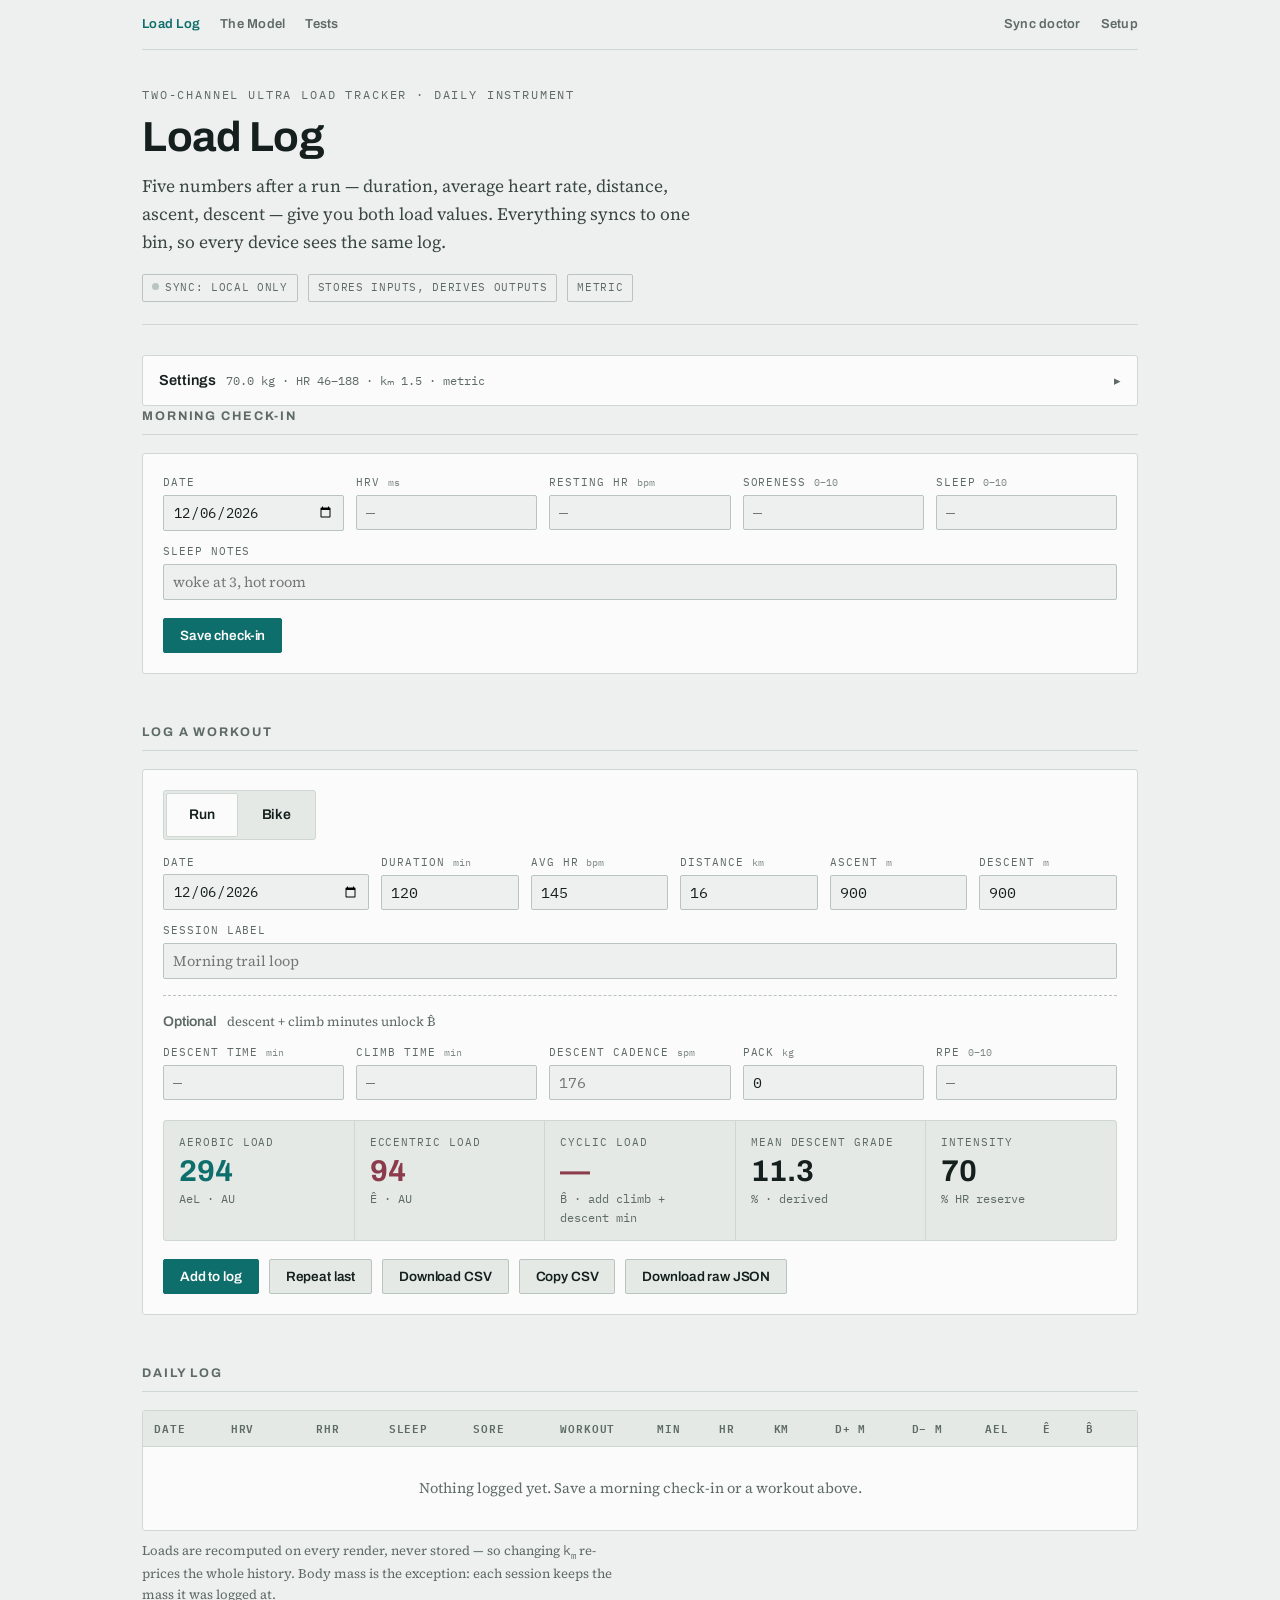
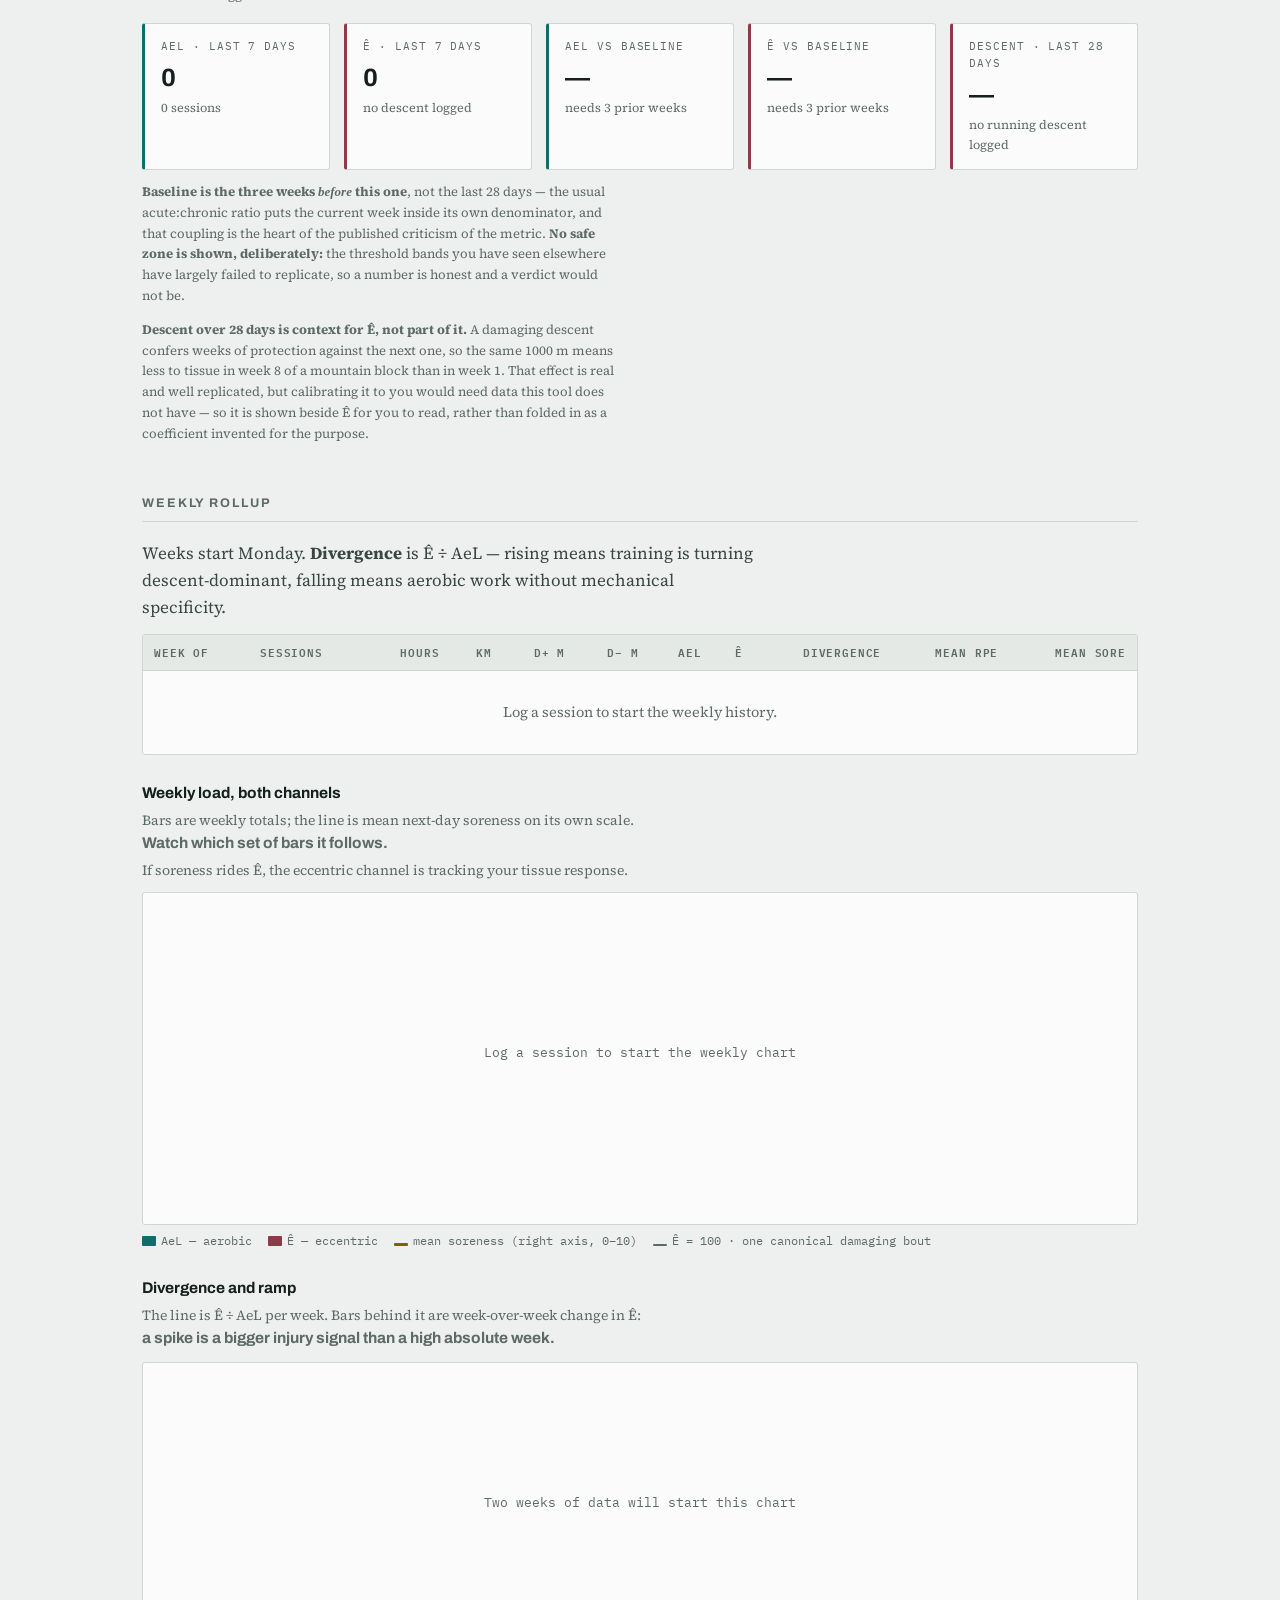
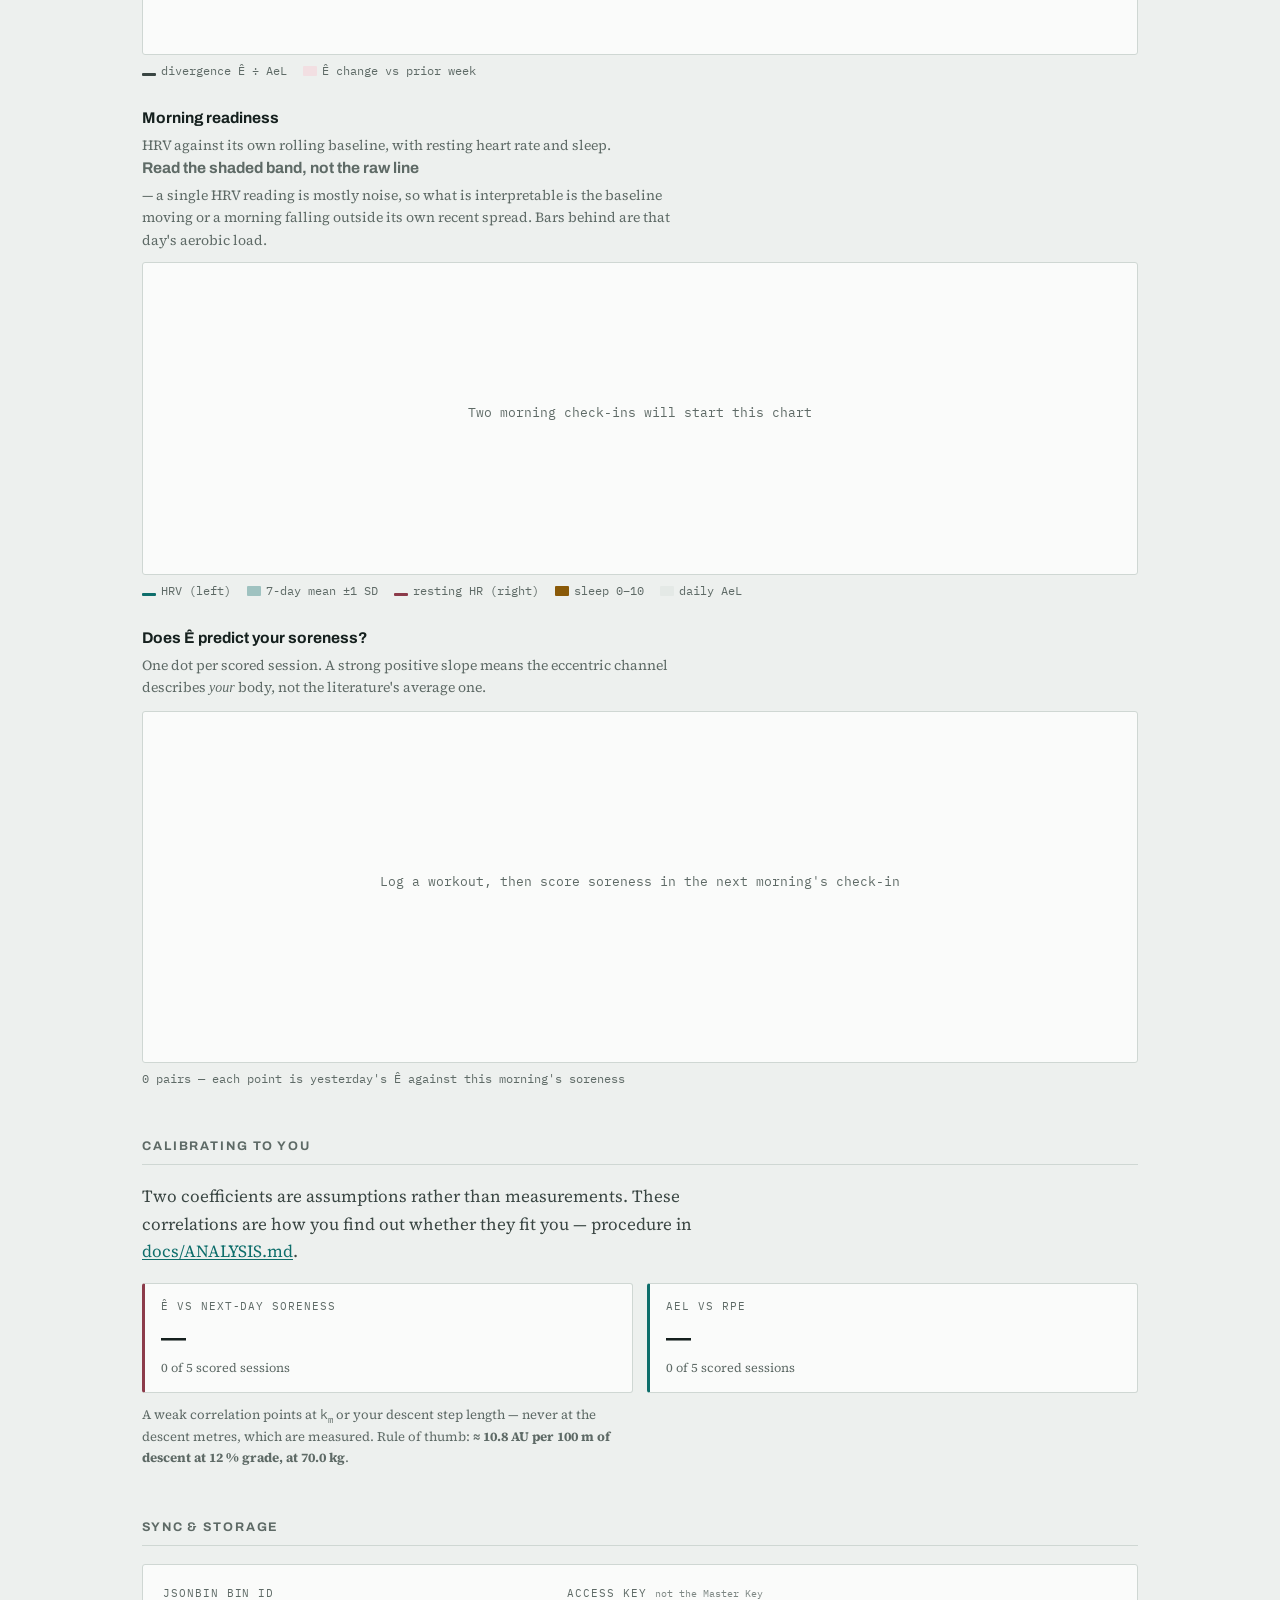
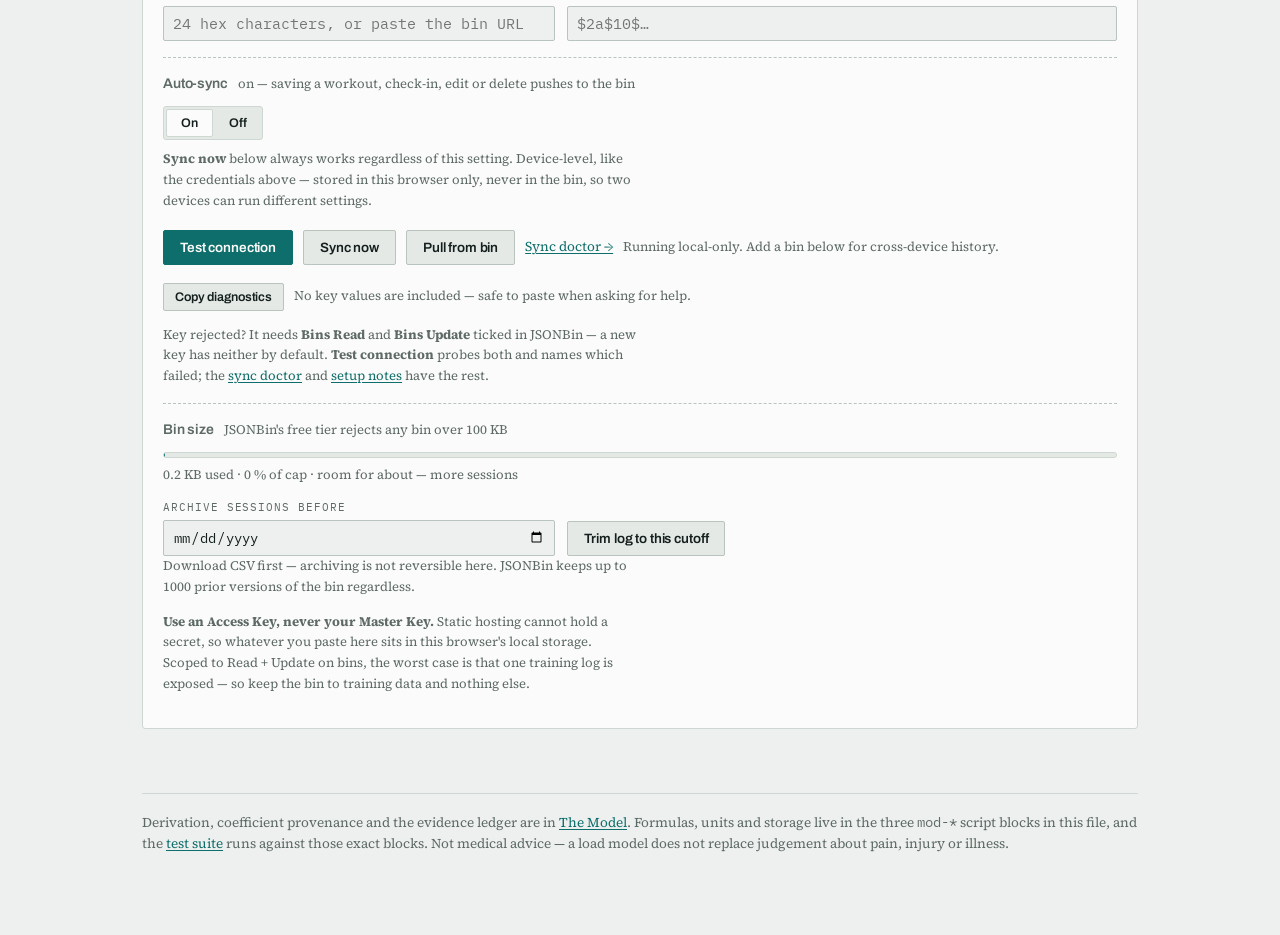
==== commit 474d2fd2: "Update index.html autosync toggle - adding visual for what's happening behind scenes." ====
--- a/index.html
+++ b/index.html
@@ -600,6 +600,19 @@
         <p class="savenote" id="binIdNote" hidden style="margin-top:5px">Set in the file — edit <code>BIN_ID</code> near the top of the app script to change it.</p></div>
       <div class="f"><label for="accessKey">Access Key <span class="sublab">not the Master Key</span></label><input id="accessKey" type="text" placeholder="$2a$10$…" autocomplete="off" spellcheck="false"></div>
     </div>
+
+    <div class="subsection">
+      <div class="hdr">
+        <span class="disp">Auto-sync</span>
+        <span id="autoSyncHint">on — saving a workout, check-in, edit or delete pushes to the bin</span>
+      </div>
+      <div class="unitpick" role="group" aria-label="Auto-sync">
+        <button type="button" id="autoSyncOn" aria-pressed="true">On</button>
+        <button type="button" id="autoSyncOff" aria-pressed="false">Off</button>
+      </div>
+      <p class="savenote" style="margin-top:9px"><b>Sync now</b> below always works regardless of this setting. Device-level, like the credentials above — stored in this browser only, never in the bin, so two devices can run different settings.</p>
+    </div>
+
     <div class="btnrow">
       <button type="button" class="primary" id="testConn">Test connection</button>
       <button type="button" id="syncNow">Sync now</button>
@@ -2318,13 +2331,19 @@
   function cfg() {
     return {
       binId: S.cleanBinId(($("binId") && $("binId").value) || ""),
-      accessKey: S.cleanKey(($("accessKey") && $("accessKey").value) || "")
+      accessKey: S.cleanKey(($("accessKey") && $("accessKey").value) || ""),
+      // Rides along with the credentials into S.saveLocal/loadLocal — same
+      // local-only treatment, never sent to JSONBin.
+      autoSync: autoSync
     };
   }
   var editingId = null;
   var syncing = false;
   var units = "metric";
   var sport = "run";
+  // Device-level, like the credentials it sits beside — see cfg() and the
+  // "Auto-sync" note in the Sync & storage panel. Never written into the bin.
+  var autoSync = true;
 
   function $(id) { return document.getElementById(id); }
   function esc(s) {
@@ -2499,6 +2518,25 @@
         : "descent + climb minutes unlock B̂";
     }
     refreshLive();
+  }
+
+  // -------------------------------------------------------------- auto-sync --
+
+  /**
+   * On by default — matches the behaviour every save already had before this
+   * toggle existed, so upgrading changes nothing until someone opts out.
+   * Off means commitSession(), saveMorning() and removeSession() skip their
+   * pushRemote() call; "Sync now" and "Pull from bin" still work either way.
+   */
+  function setAutoSync(next, opts) {
+    var o = opts || {};
+    autoSync = !!next;
+    $("autoSyncOn").setAttribute("aria-pressed", String(autoSync));
+    $("autoSyncOff").setAttribute("aria-pressed", String(!autoSync));
+    $("autoSyncHint").textContent = autoSync
+      ? "on — saving a workout, check-in, edit or delete pushes to the bin"
+      : "off — changes stay local until you press Sync now";
+    if (!o.silent) persist();
   }
 
   // ---------------------------------------------------------------- morning --
@@ -2580,7 +2618,7 @@
     render();
     say("mornNote", "Check-in saved for " + m.date + ".", "ok");
     syncMorningForm();
-    pushRemote("check-in");
+    if (autoSync) pushRemote("check-in");
   }
 
   function readSession() {
@@ -3005,7 +3043,7 @@
     render();
     note(wasEdit ? "Updated " + s.date + "." :
       "Logged " + s.date + " — " + S.liveSessions(doc).length + " sessions stored.", "ok");
-    pushRemote(wasEdit ? "edit" : "new session");
+    if (autoSync) pushRemote(wasEdit ? "edit" : "new session");
   }
 
   function beginEdit(id) {
@@ -3043,7 +3081,7 @@
     persist();
     render();
     note("Deleted. A tombstone is kept so the delete survives syncing.", "ok");
-    pushRemote("delete");
+    if (autoSync) pushRemote("delete");
   }
 
   // -------------------------------------------------------------------- csv --
@@ -3549,6 +3587,10 @@
     clearForm();
 
     var saved = S.loadLocal();
+    // Default true (matches the always-on behaviour every save had before
+    // this toggle existed) unless a previous session explicitly turned it
+    // off — an absent key must not read as "off".
+    var initialAutoSync = !(saved && saved.config && saved.config.autoSync === false);
     if (saved) {
       doc = saved.doc;
       dirty = saved.dirty;
@@ -3580,6 +3622,7 @@
       syncMorningForm();
     });
     step("sport", function () { setSport("run"); });
+    step("auto-sync", function () { setAutoSync(initialAutoSync, { silent: true }); });
     step("readouts", refreshLive);
     step("render", render);
 
@@ -3629,6 +3672,8 @@
                "application/json");
       note("Raw bin JSON downloaded — paste this into JSONBin to restore.", "ok");
     });
+    $("autoSyncOn").addEventListener("click", function () { setAutoSync(true); });
+    $("autoSyncOff").addEventListener("click", function () { setAutoSync(false); });
     $("syncNow").addEventListener("click", function () { pushRemote("manually"); });
     $("pullNow").addEventListener("click", pullRemote);
     $("testConn").addEventListener("click", testConnection);
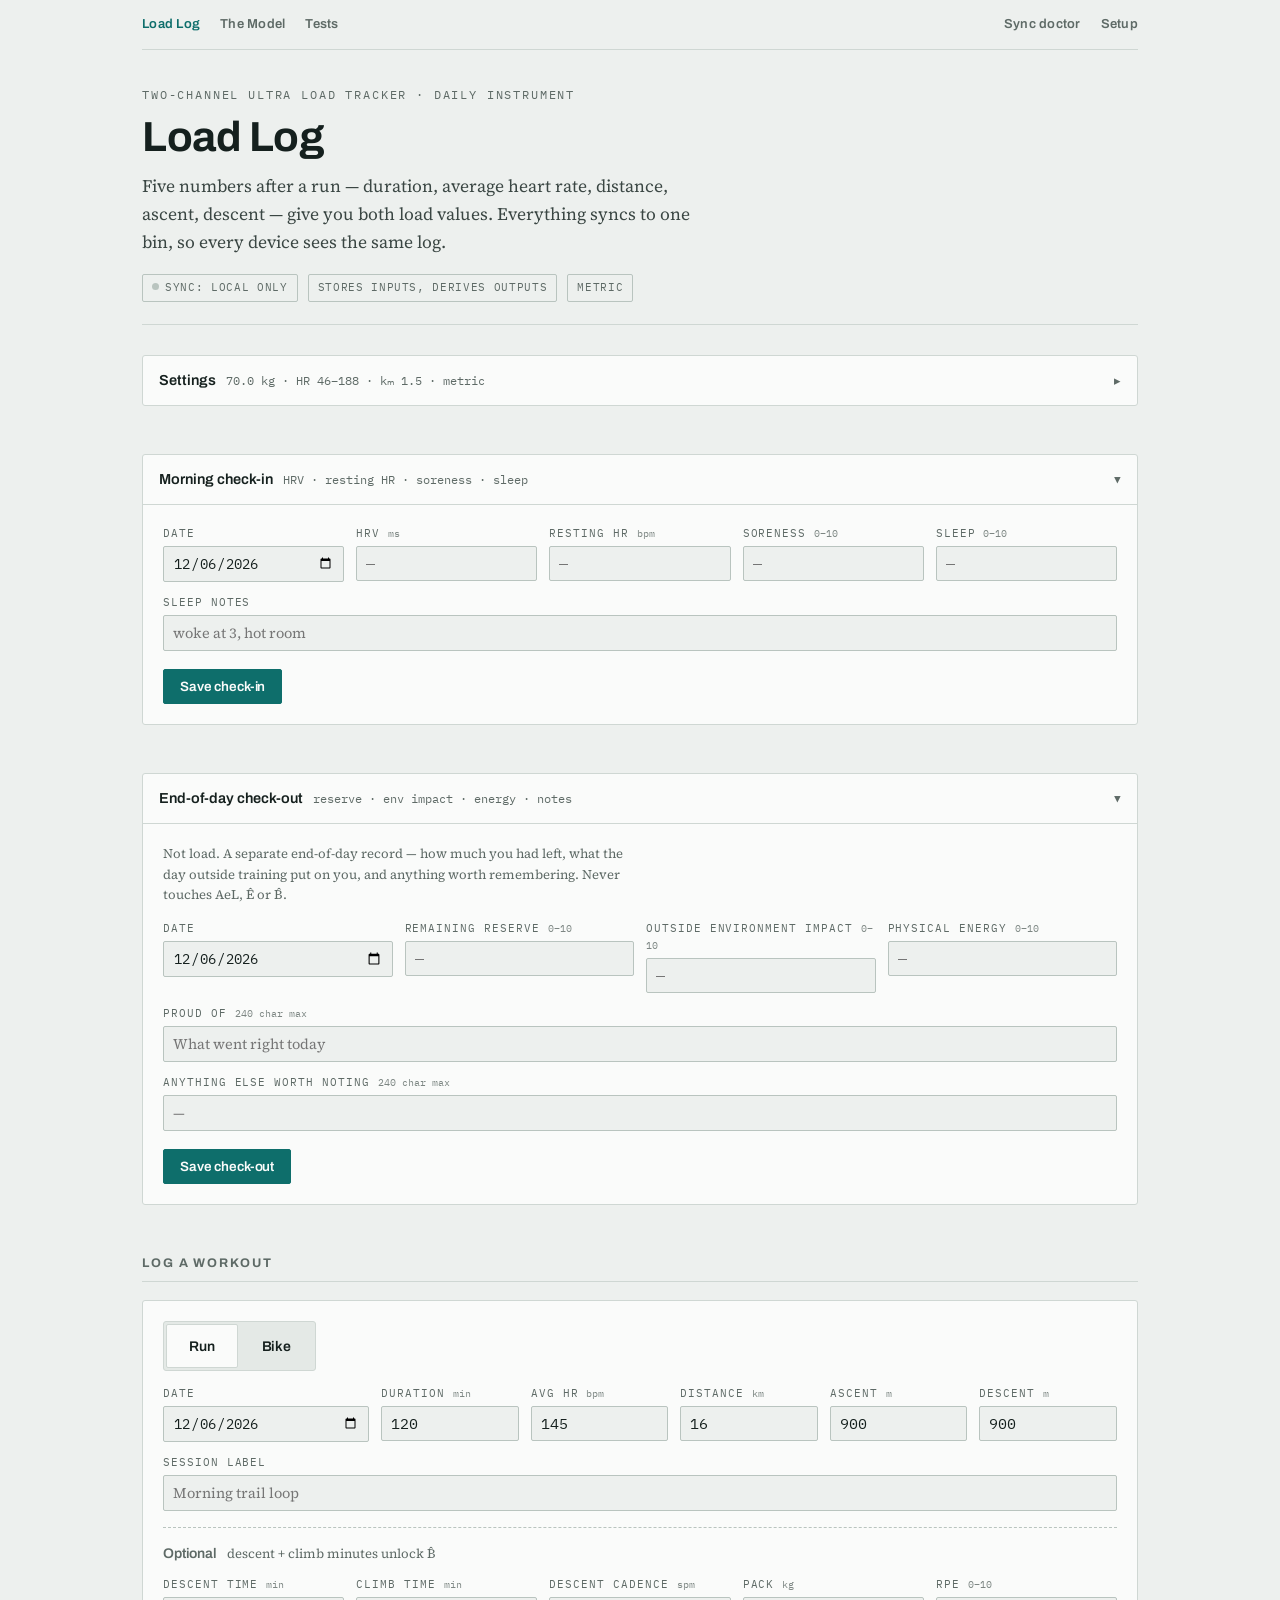
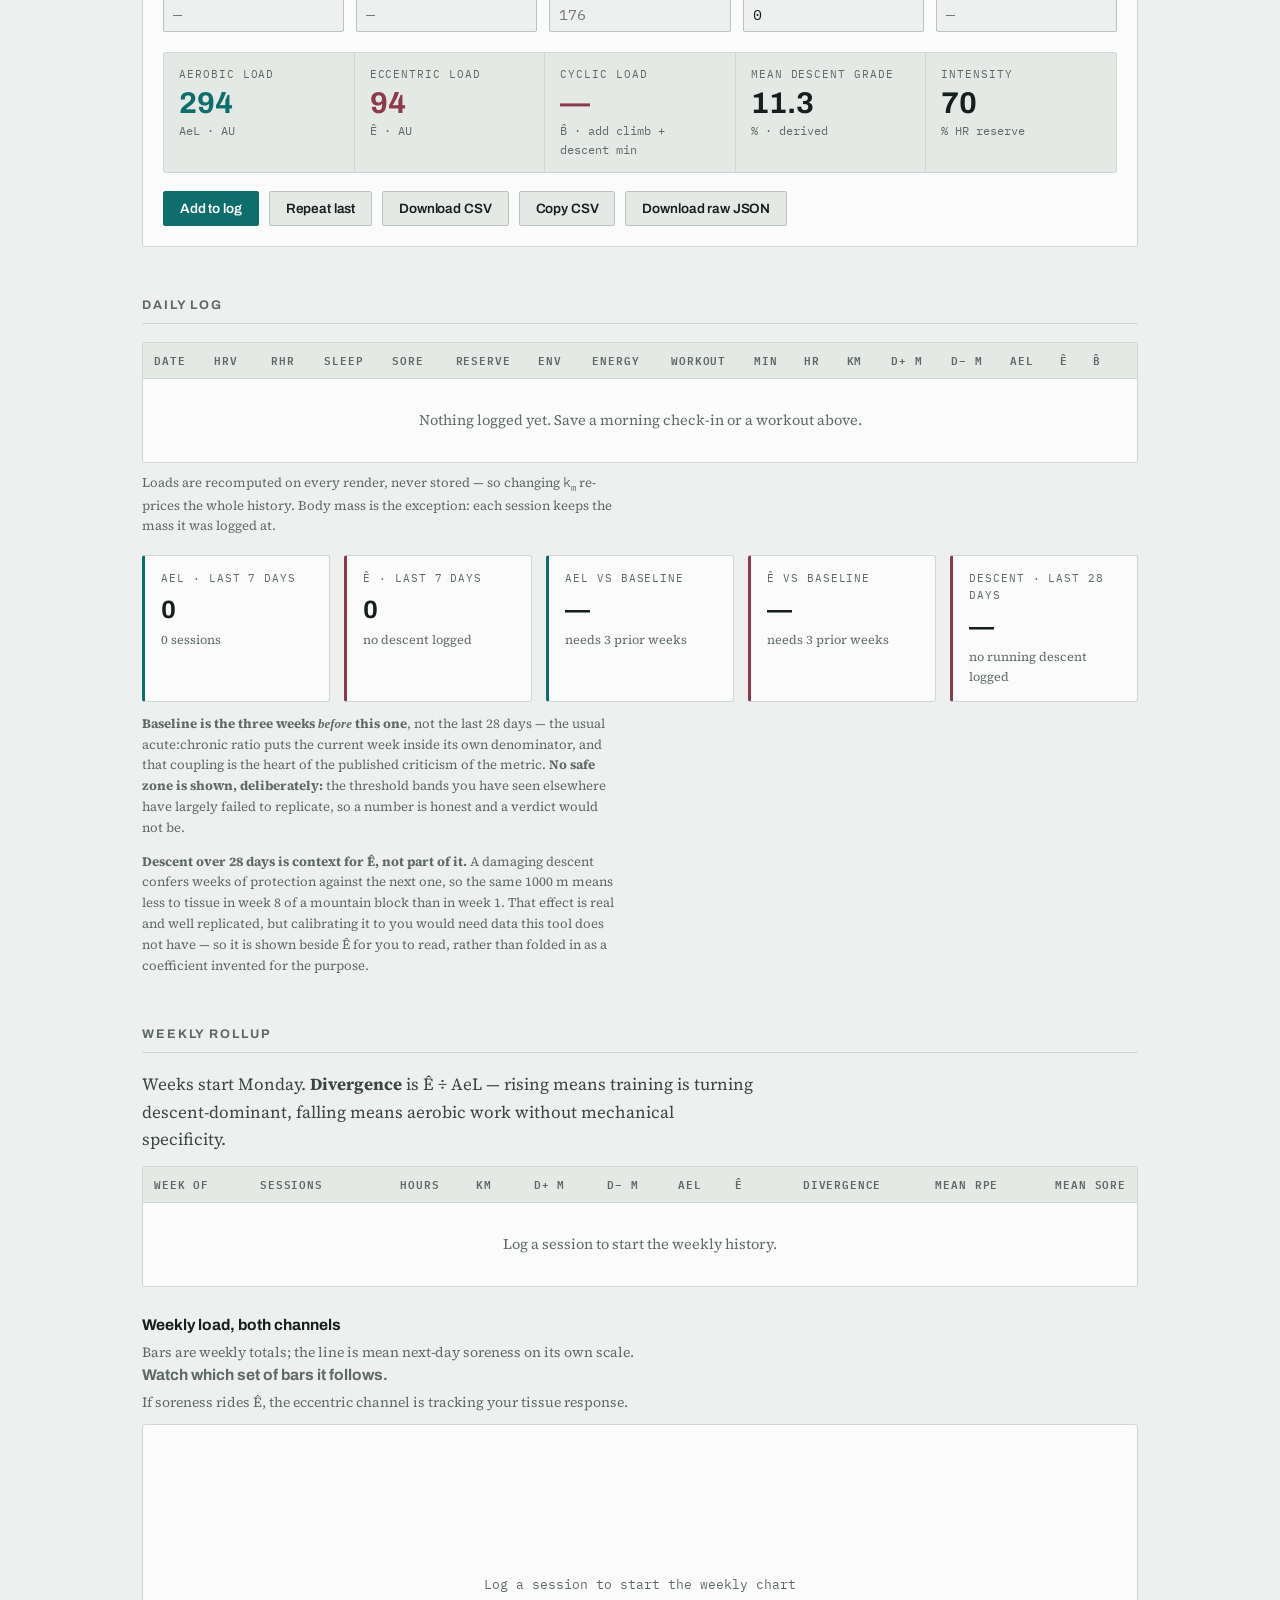
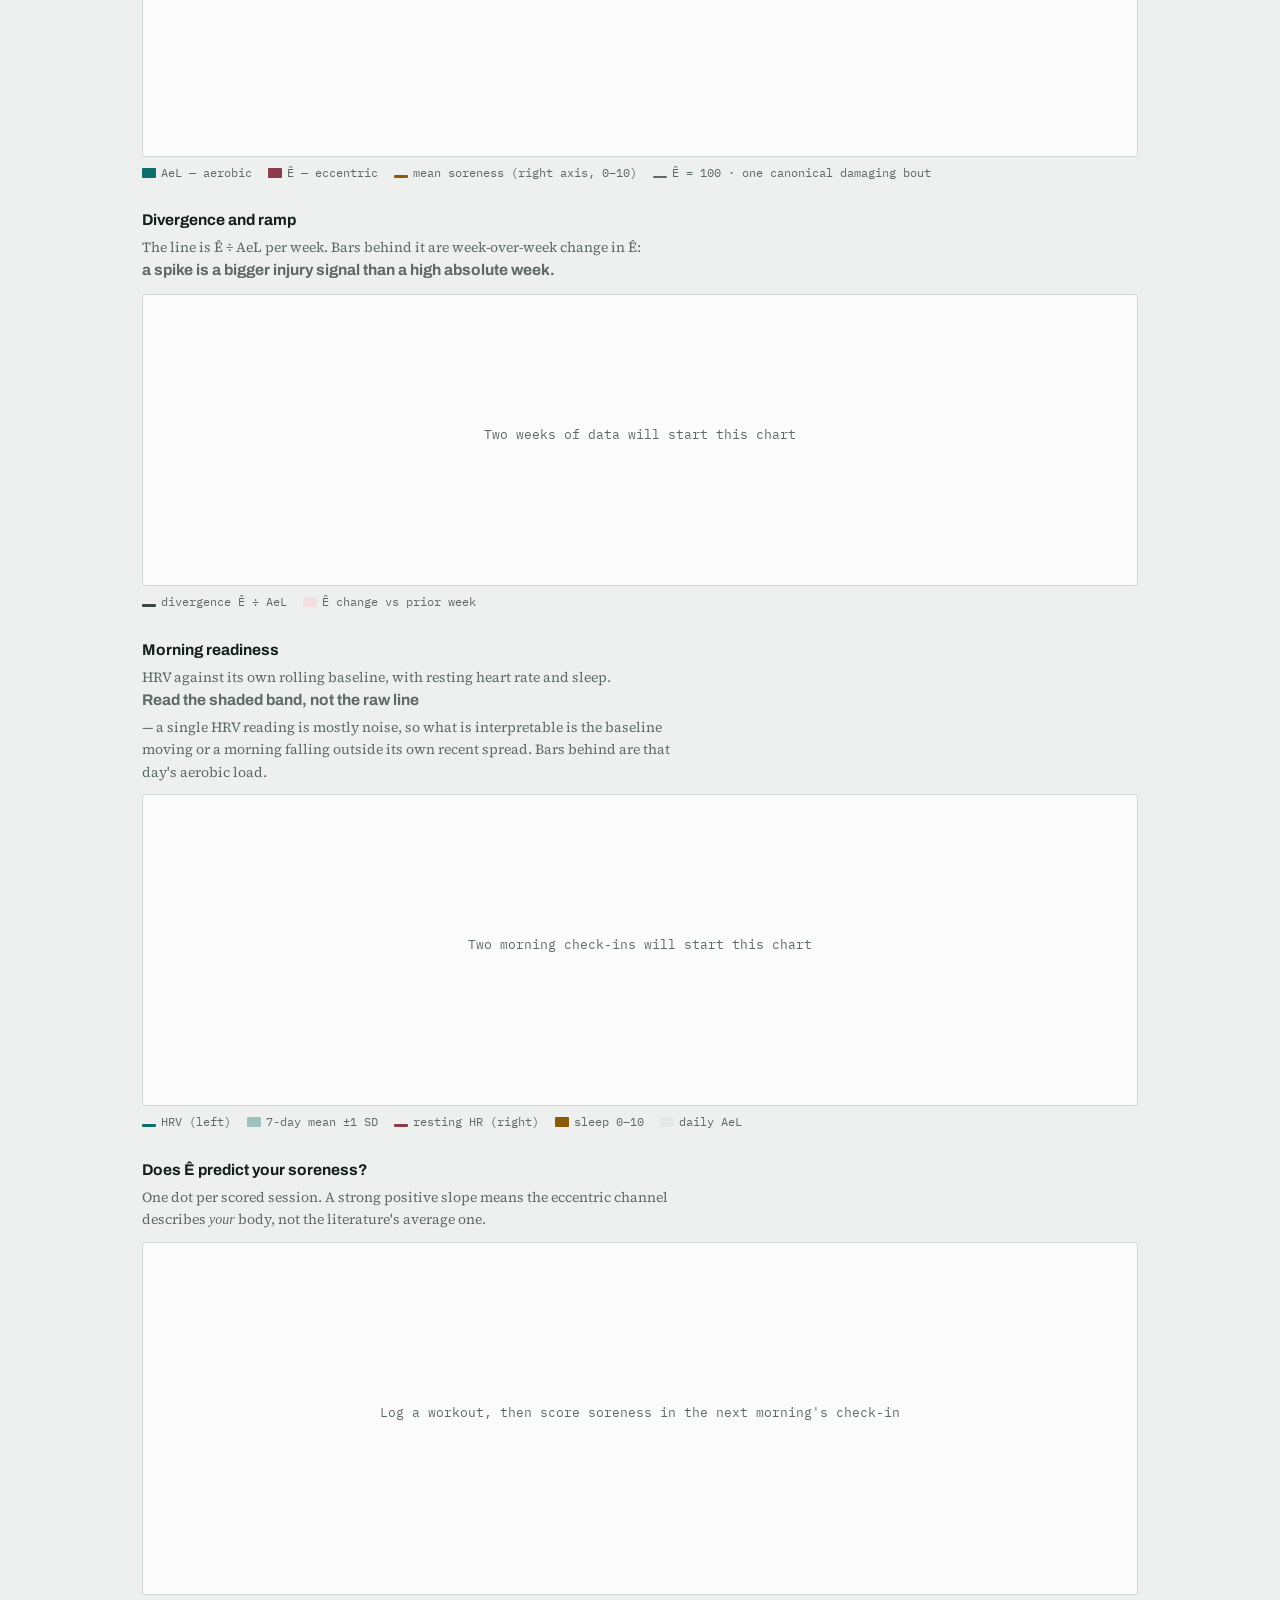
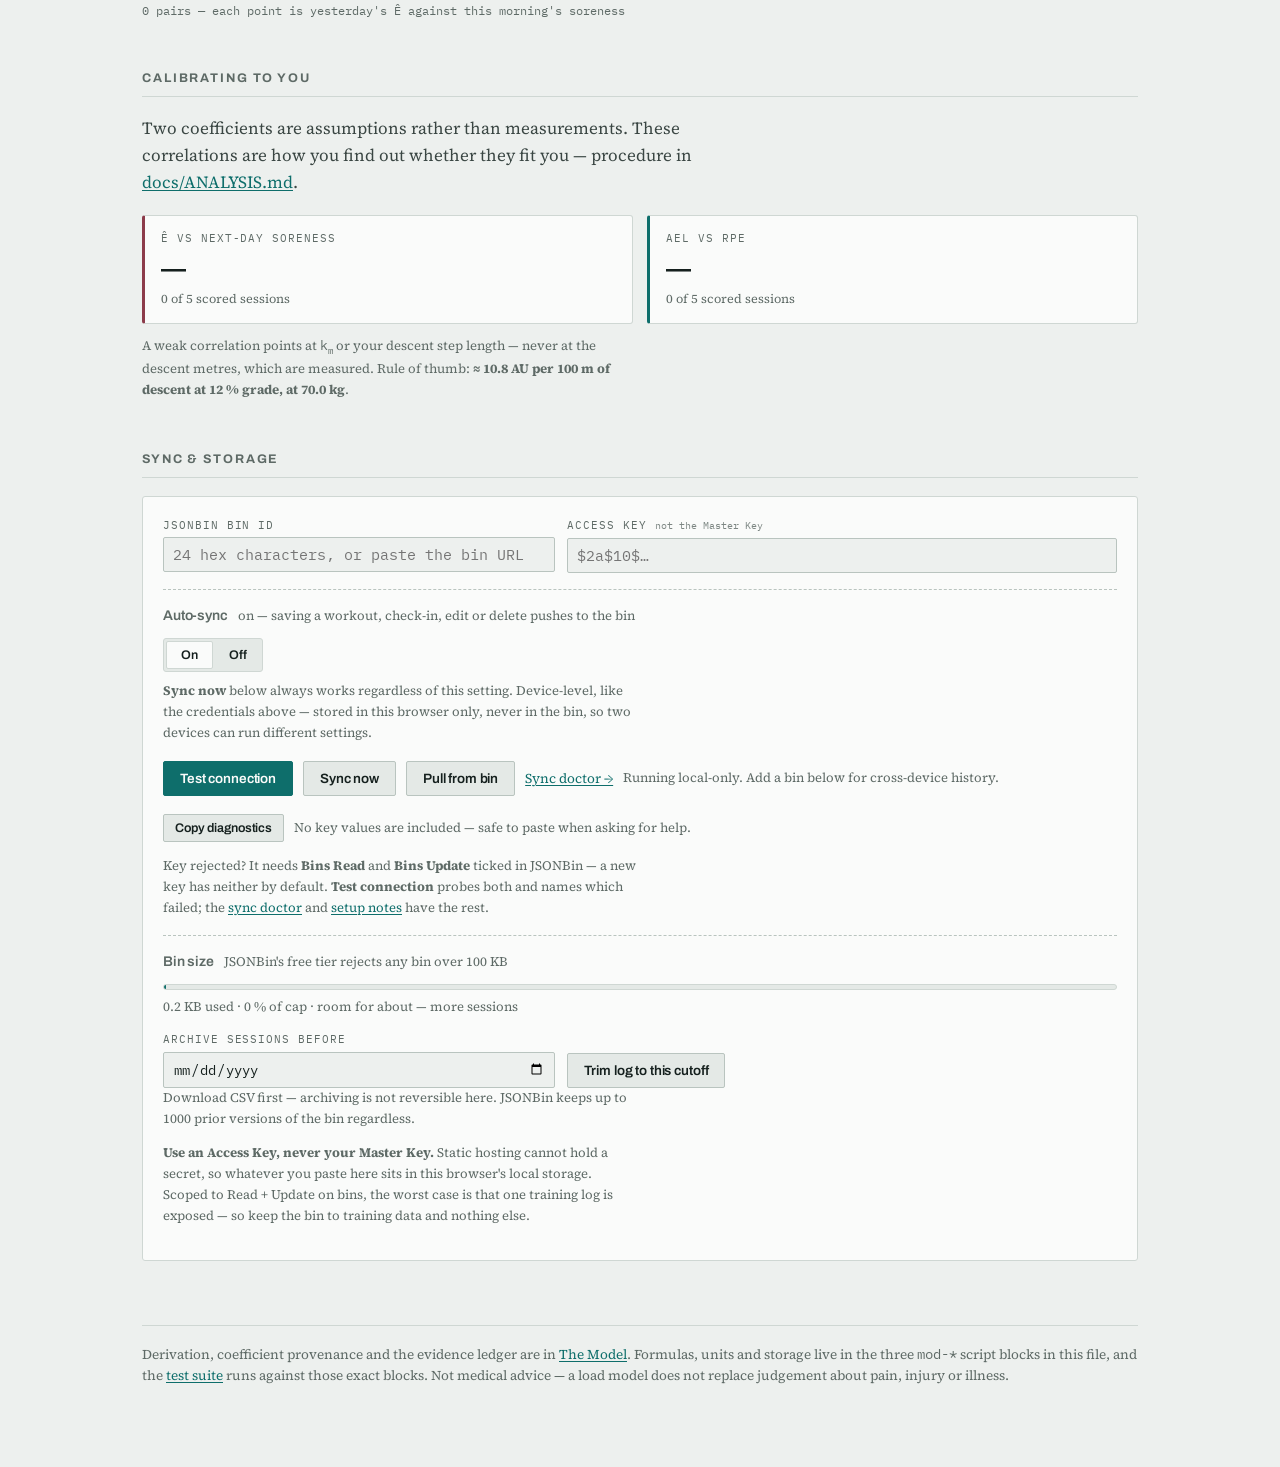
==== commit 04c802be: "Update index.html UI improvements" ====
--- a/index.html
+++ b/index.html
@@ -210,23 +210,24 @@
   .unitpick button[aria-pressed="true"]{background:var(--surface); border:1px solid var(--line)}
   .dot{display:inline-block; width:7px; height:7px; border-radius:50%; margin-right:6px; vertical-align:1px}
   .dot.ok{background:var(--ok)} .dot.pend{background:var(--flag)} .dot.off{background:var(--line-2)}
-  /* ---- collapsible settings ---- */
-  details#settings{border:1px solid var(--line); border-radius:3px; background:var(--surface);
-    margin:22px 0 0}
-  details#settings > summary{list-style:none; cursor:pointer; padding:13px 16px;
+  /* ---- collapsible sections: settings, morning check-in, EOD check-out ---- */
+  details.collapsible{border:1px solid var(--line); border-radius:3px; background:var(--surface);
+    margin-top:48px}
+  details#settings{margin:22px 0 0}
+  details.collapsible > summary{list-style:none; cursor:pointer; padding:13px 16px;
     display:flex; align-items:baseline; gap:10px; flex-wrap:wrap; min-height:44px;
     font-family:Archivo,sans-serif; -webkit-tap-highlight-color:transparent}
-  details#settings > summary::-webkit-details-marker{display:none}
-  details#settings > summary::after{content:"▸"; margin-left:auto; color:var(--muted);
+  details.collapsible > summary::-webkit-details-marker{display:none}
+  details.collapsible > summary::after{content:"▸"; margin-left:auto; color:var(--muted);
     font-size:13px; transition:transform .12s ease}
-  details#settings[open] > summary::after{transform:rotate(90deg)}
-  details#settings > summary:focus-visible{outline:2px solid var(--aero); outline-offset:-2px}
+  details.collapsible[open] > summary::after{transform:rotate(90deg)}
+  details.collapsible > summary:focus-visible{outline:2px solid var(--aero); outline-offset:-2px}
   .sumTitle{font-weight:600; font-size:14.5px}
   .sumHint{font-family:"IBM Plex Mono",monospace; font-size:11.5px; color:var(--muted)}
-  details#settings > .panel{border:none; border-top:1px solid var(--line);
+  details.collapsible > .panel{border:none; border-top:1px solid var(--line);
     border-radius:0 0 3px 3px; background:transparent}
   @media (prefers-reduced-motion: reduce){
-    details#settings > summary::after{transition:none}
+    details.collapsible > summary::after{transition:none}
   }
 
   /* ---- day table ---- */
@@ -255,6 +256,7 @@
     h1{font-size:27px}
     .standfirst{font-size:15.5px}
     section{margin-top:32px}
+    details.collapsible{margin-top:32px}
     .panel{padding:14px}
     p{font-size:15.5px}
 
@@ -359,7 +361,7 @@
 
 <!-- Native <details>: no JavaScript, works on iOS, and survives a scripting
      failure — a settings panel you cannot open is worse than one always shown. -->
-<details id="settings">
+<details id="settings" class="collapsible">
   <summary>
     <span class="sumTitle">Settings</span>
     <span class="sumHint" id="settingsHint">profile · units · bike</span>
@@ -399,8 +401,11 @@
   </div>
 </details>
 
-<section id="morning" style="margin-top:0">
-  <h2>Morning check-in</h2>
+<details id="morning" class="collapsible" open>
+  <summary>
+    <span class="sumTitle">Morning check-in</span>
+    <span class="sumHint" id="morningHint">HRV · resting HR · soreness · sleep</span>
+  </summary>
   <div class="panel">
     <div class="banner" id="mornBanner" hidden></div>
     <div class="gridauto">
@@ -423,7 +428,36 @@
       <span class="savenote" id="mornNote"></span>
     </div>
   </div>
-</section>
+</details>
+
+<details id="checkout" class="collapsible" open>
+  <summary>
+    <span class="sumTitle">End-of-day check-out</span>
+    <span class="sumHint" id="checkoutHint">reserve · env impact · energy · notes</span>
+  </summary>
+  <div class="panel">
+    <p class="savenote" style="margin:0 0 14px">Not load. A separate end-of-day record — how much you had left, what the day outside training put on you, and anything worth remembering. Never touches AeL, Ê or B̂.</p>
+    <div class="banner" id="checkoutBanner" hidden></div>
+    <div class="gridauto">
+      <div class="f"><label for="coDate">Date</label>
+        <input id="coDate" type="date"></div>
+      <div class="f"><label for="coReserve">Remaining reserve <span class="sublab">0–10</span></label>
+        <input id="coReserve" type="number" inputmode="decimal" placeholder="—" step="0.5" min="0" max="10"></div>
+      <div class="f"><label for="coEnv">Outside environment impact <span class="sublab">0–10</span></label>
+        <input id="coEnv" type="number" inputmode="decimal" placeholder="—" step="0.5" min="0" max="10"></div>
+      <div class="f"><label for="coEnergy">Physical energy <span class="sublab">0–10</span></label>
+        <input id="coEnergy" type="number" inputmode="decimal" placeholder="—" step="0.5" min="0" max="10"></div>
+    </div>
+    <div class="f" style="margin-top:12px"><label for="coProud">Proud of <span class="sublab">240 char max</span></label>
+      <input id="coProud" type="text" class="serif" maxlength="240" placeholder="What went right today"></div>
+    <div class="f" style="margin-top:12px"><label for="coNotes">Anything else worth noting <span class="sublab">240 char max</span></label>
+      <input id="coNotes" type="text" class="serif" maxlength="240" placeholder="—"></div>
+    <div class="btnrow">
+      <button type="button" class="primary" id="saveCheckout">Save check-out</button>
+      <span class="savenote" id="checkoutNote"></span>
+    </div>
+  </div>
+</details>
 
 <section id="entry">
   <h2>Log a workout</h2>
@@ -493,6 +527,7 @@
     <table class="log">
       <thead><tr>
         <th>Date</th><th>HRV</th><th>RHR</th><th>Sleep</th><th>Sore</th>
+        <th>Reserve</th><th>Env</th><th>Energy</th>
         <th>Workout</th><th>min</th><th>HR</th>
         <th id="thDist">km</th><th id="thUp">D+ m</th><th id="thDown">D− m</th>
         <th>AeL</th><th>Ê</th><th>B̂</th><th></th>
@@ -1281,11 +1316,21 @@
     date: "d", hrv: "v", restingHr: "rh", soreness: "s",
     sleepScore: "sq", sleepNotes: "sn", editedAt: "e", deletedAt: "x"
   };
+  // One EOD check-out per date, same reasoning as the morning check-in. Not
+  // load data — deliberately outside evaluateSession and never touches the
+  // mod-load-model block. reserve/envImpact/energy are 0-10 scales, same
+  // validation shape as morning's soreness/sleepScore. proudOf/notes are free
+  // text capped at 240 chars in validateCheckout.
+  var CHECKOUT_MAP = {
+    date: "d", reserve: "rv", envImpact: "ei", energy: "en",
+    proudOf: "pf", notes: "nt", editedAt: "e", deletedAt: "x"
+  };
   var TIME_FIELDS = ["editedAt", "deletedAt"];
 
   var SESSION_FIELDS = Object.keys(SESSION_MAP);
   var PROFILE_FIELDS = Object.keys(PROFILE_MAP);
   var MORNING_FIELDS = Object.keys(MORNING_MAP);
+  var CHECKOUT_FIELDS = Object.keys(CHECKOUT_MAP);
 
   var DEFAULT_PROFILE = {
     massKg: 70, male: true, hrMax: 188, hrRest: 46,
@@ -1302,13 +1347,14 @@
   var SESSION_UNMAP = invert(SESSION_MAP);
   var PROFILE_UNMAP = invert(PROFILE_MAP);
   var MORNING_UNMAP = invert(MORNING_MAP);
+  var CHECKOUT_UNMAP = invert(CHECKOUT_MAP);
 
   // ---------------------------------------------------------------- schema ---
 
   function now() { return Math.floor(Date.now() / 1000); }
   function emptyDoc() {
     return { schema: SCHEMA, rev: 0, updatedAt: now(),
-             profile: {}, sessions: [], mornings: [] };
+             profile: {}, sessions: [], mornings: [], checkouts: [] };
   }
   function keep(v) { return v !== undefined && v !== null && v !== ""; }
 
@@ -1338,7 +1384,11 @@
       // why this tolerates a missing array rather than assuming one.
       mornings: (Array.isArray(d.mornings) ? d.mornings : [])
         .map(function (m) { return readFields(m, MORNING_FIELDS, MORNING_UNMAP); })
-        .filter(function (m) { return !!m.date; })
+        .filter(function (m) { return !!m.date; }),
+      // Same tolerance for logs written before the EOD check-out existed.
+      checkouts: (Array.isArray(d.checkouts) ? d.checkouts : [])
+        .map(function (c) { return readFields(c, CHECKOUT_FIELDS, CHECKOUT_UNMAP); })
+        .filter(function (c) { return !!c.date; })
     };
   }
 
@@ -1376,7 +1426,8 @@
       v: SCHEMA, rev: d.rev, ts: d.updatedAt,
       profile: mapKeys(d.profile, PROFILE_MAP),
       sessions: d.sessions.map(function (s) { return mapKeys(s, SESSION_MAP); }),
-      mornings: d.mornings.map(function (m) { return mapKeys(m, MORNING_MAP); })
+      mornings: d.mornings.map(function (m) { return mapKeys(m, MORNING_MAP); }),
+      checkouts: d.checkouts.map(function (c) { return mapKeys(c, CHECKOUT_MAP); })
     };
   }
   function mapKeys(obj, map) {
@@ -1389,7 +1440,8 @@
     return normalise({
       rev: w.rev,
       updatedAt: w.ts !== undefined ? w.ts : w.updatedAt,
-      profile: w.profile, sessions: w.sessions, mornings: w.mornings
+      profile: w.profile, sessions: w.sessions, mornings: w.mornings,
+      checkouts: w.checkouts
     });
   }
 
@@ -1420,6 +1472,37 @@
     return d;
   }
 
+  // ------------------------------------------------------------ checkouts ---
+  // Not load data. Deliberately parallel to mornings above rather than folded
+  // into them — a checkout is an evening record, a morning is a morning one,
+  // and keeping them as two independent per-day maps means editing one never
+  // touches the other's editedAt/merge outcome.
+
+  function liveCheckouts(doc) {
+    return (doc.checkouts || [])
+      .filter(function (c) { return !c.deletedAt; })
+      .sort(function (a, b) { return a.date < b.date ? 1 : (a.date > b.date ? -1 : 0); });
+  }
+  function checkoutFor(doc, date) {
+    var found = null;
+    (doc.checkouts || []).forEach(function (c) {
+      if (c.date === date && !c.deletedAt) found = c;
+    });
+    return found;
+  }
+  /** Insert or replace the check-out for a date. Returns the mutated doc. */
+  function upsertCheckout(doc, checkout) {
+    var d = doc;
+    if (!Array.isArray(d.checkouts)) d.checkouts = [];
+    var idx = -1;
+    d.checkouts.forEach(function (c, i) { if (c.date === checkout.date) idx = i; });
+    checkout.editedAt = now();
+    if (idx >= 0) d.checkouts[idx] = checkout; else d.checkouts.push(checkout);
+    d.rev += 1;
+    d.updatedAt = now();
+    return d;
+  }
+
   /**
    * Soreness for a date, preferring the morning check-in and falling back to a
    * session field from before check-ins existed. Old logs keep working.
@@ -1449,12 +1532,13 @@
     var d = normalise(doc), p = profileOf(d), byDate = {};
     function slot(date) {
       if (!byDate[date]) {
-        byDate[date] = { date: date, morning: null, sessions: [],
+        byDate[date] = { date: date, morning: null, checkout: null, sessions: [],
                          aeL: 0, ecc: null, cyc: null, hasRun: false, hasBike: false };
       }
       return byDate[date];
     }
     liveMornings(d).forEach(function (m) { slot(m.date).morning = m; });
+    liveCheckouts(d).forEach(function (c) { slot(c.date).checkout = c; });
     liveSessions(d).forEach(function (s) {
       var row = slot(s.date), r = evaluate ? evaluate(s, p) : {};
       row.sessions.push({ session: s, result: r });
@@ -1576,6 +1660,20 @@
     absorbM(A.mornings);
     absorbM(B.mornings);
 
+    // Checkouts merge the same way — one per day, keyed on date. A separate
+    // map from mornings' byDate, even though both key on the same date
+    // strings, because they are two independent per-day records.
+    var byDateCO = {};
+    function absorbCO(list) {
+      list.forEach(function (c) {
+        var prev = byDateCO[c.date];
+        if (!prev) { byDateCO[c.date] = c; return; }
+        if ((c.editedAt || 0) > (prev.editedAt || 0)) byDateCO[c.date] = c;
+      });
+    }
+    absorbCO(A.checkouts);
+    absorbCO(B.checkouts);
+
     var winner = B.rev > A.rev ? B : A;
     return {
       schema: SCHEMA,
@@ -1584,7 +1682,8 @@
       profile: Object.keys(winner.profile).length ? winner.profile
              : (Object.keys(A.profile).length ? A.profile : B.profile),
       sessions: Object.keys(byId).map(function (k) { return byId[k]; }),
-      mornings: Object.keys(byDate).map(function (k) { return byDate[k]; })
+      mornings: Object.keys(byDate).map(function (k) { return byDate[k]; }),
+      checkouts: Object.keys(byDateCO).map(function (k) { return byDateCO[k]; })
     };
   }
 
@@ -1665,6 +1764,31 @@
       return toNum(m[k]) != null;
     }) || (m.sleepNotes && String(m.sleepNotes).trim());
     if (!any) errs.push("Fill in at least one field before saving the check-in.");
+    return errs;
+  }
+
+  /** Mirrors the ranges the EOD check-out form accepts. */
+  function validateCheckout(c) {
+    var errs = [];
+    if (!c.date) errs.push("Date is required.");
+    else if (!/^\d{4}-\d{2}-\d{2}$/.test(c.date)) errs.push("Date must be YYYY-MM-DD.");
+    [["reserve", 10, "Remaining reserve"], ["envImpact", 10, "Outside environment impact"],
+     ["energy", 10, "Physical energy"]].forEach(function (x) {
+      var v = toNum(c[x[0]]);
+      if (v != null && (v < 0 || v > x[1])) {
+        errs.push(x[2] + " is out of range (0–" + x[1] + ").");
+      }
+    });
+    [["proudOf", "Proud of"], ["notes", "The notes field"]].forEach(function (x) {
+      var v = c[x[0]];
+      if (v != null && String(v).length > 240) {
+        errs.push(x[1] + " must be 240 characters or fewer.");
+      }
+    });
+    var any = ["reserve", "envImpact", "energy"].some(function (k) {
+      return toNum(c[k]) != null;
+    }) || (c.proudOf && String(c.proudOf).trim()) || (c.notes && String(c.notes).trim());
+    if (!any) errs.push("Fill in at least one field before saving the check-out.");
     return errs;
   }
 
@@ -2271,9 +2395,11 @@
     liveSessions: liveSessions, mergeDocs: mergeDocs,
     MORNING_MAP: MORNING_MAP,
     liveMornings: liveMornings, morningFor: morningFor, upsertMorning: upsertMorning,
+    CHECKOUT_MAP: CHECKOUT_MAP,
+    liveCheckouts: liveCheckouts, checkoutFor: checkoutFor, upsertCheckout: upsertCheckout,
     sorenessOn: sorenessOn, addDays: addDays, dayRows: dayRows,
     sorenessLagPairs: sorenessLagPairs, readinessSeries: readinessSeries,
-    validateMorning: validateMorning,
+    validateMorning: validateMorning, validateCheckout: validateCheckout,
     serialise: serialise, sizeInfo: sizeInfo, byteLength: byteLength,
     archiveBefore: archiveBefore,
     validateSession: validateSession, warnSession: warnSession,
@@ -2621,6 +2747,61 @@
     if (autoSync) pushRemote("check-in");
   }
 
+  // --------------------------------------------------------------- checkout --
+  // Parallel to the morning functions above. Not load — reserve/envImpact/
+  // energy never reach evaluateSession, and proudOf/notes are free text only.
+
+  function readCheckout() {
+    return {
+      date: $("coDate").value || new Date().toISOString().slice(0, 10),
+      reserve: rawOpt("coReserve"),
+      envImpact: rawOpt("coEnv"),
+      energy: rawOpt("coEnergy"),
+      proudOf: ($("coProud").value || "").trim(),
+      notes: ($("coNotes").value || "").trim()
+    };
+  }
+  function writeCheckout(c) {
+    $("coDate").value = (c && c.date) || new Date().toISOString().slice(0, 10);
+    $("coReserve").value = c && c.reserve != null ? c.reserve : "";
+    $("coEnv").value = c && c.envImpact != null ? c.envImpact : "";
+    $("coEnergy").value = c && c.energy != null ? c.energy : "";
+    $("coProud").value = (c && c.proudOf) || "";
+    $("coNotes").value = (c && c.notes) || "";
+  }
+  /** Load whatever is already stored for the date in the form. */
+  function syncCheckoutForm() {
+    var d = $("coDate").value;
+    var existing = d ? S.checkoutFor(doc, d) : null;
+    $("checkoutBanner").hidden = !existing;
+    if (existing) {
+      $("checkoutBanner").textContent =
+        "A check-out already exists for " + d + " — saving will replace it.";
+    }
+  }
+  function saveCheckout() {
+    var c = readCheckout();
+    var errs = S.validateCheckout(c);
+    if (errs.length) { say("checkoutNote", errs[0], "bad"); return; }
+    doc = S.upsertCheckout(doc, c);
+    dirty = true;
+    persist();
+    render();
+    say("checkoutNote", "Check-out saved for " + c.date + ".", "ok");
+    syncCheckoutForm();
+    if (autoSync) pushRemote("check-out");
+  }
+  /** Jump to the checkout form with that date's entry loaded. */
+  function editCheckout(date) {
+    var c = S.checkoutFor(doc, date);
+    writeCheckout(c || { date: date });
+    syncCheckoutForm();
+    say("checkoutNote", c ? "Editing the check-out for " + date + "."
+                          : "New check-out for " + date + ".", "");
+    $("checkout").open = true;
+    $("checkout").scrollIntoView({ behavior: "smooth", block: "start" });
+  }
+
   function readSession() {
     return {
       id: editingId || S.newId(),
@@ -2870,7 +3051,7 @@
     }
 
     days.forEach(function (day) {
-      var m = day.morning;
+      var m = day.morning, co = day.checkout;
       var rowsForDay = day.sessions.length ? day.sessions : [null];
       rowsForDay.forEach(function (entry, i) {
         var s = entry && entry.session, r = entry && entry.result;
@@ -2882,13 +3063,19 @@
             "<td" + span + ">" + num(m && m.hrv) + "</td>" +
             "<td" + span + ">" + num(m && m.restingHr) + "</td>" +
             "<td" + span + ">" + num(m && m.sleepScore, 1) + "</td>" +
-            "<td" + span + ">" + num(m && m.soreness, 1) + "</td>"
+            "<td" + span + ">" + num(m && m.soreness, 1) + "</td>" +
+            "<td" + span + ">" + num(co && co.reserve, 1) + "</td>" +
+            "<td" + span + ">" + num(co && co.envImpact, 1) + "</td>" +
+            "<td" + span + ">" + num(co && co.energy, 1) + "</td>"
           : "";
         if (!s) {
           tr.innerHTML = head +
             '<td class="lbl" colspan="10"><span class="muted">rest day</span>' +
             (m && m.sleepNotes ? " — " + esc(m.sleepNotes) : "") +
-            ' <button type="button" class="del em" data-date="' + esc(day.date) + '">edit</button></td>';
+            (co && co.proudOf ? " · proud of: " + esc(co.proudOf) : "") +
+            (co && co.notes ? " · " + esc(co.notes) : "") +
+            ' <button type="button" class="del em" data-date="' + esc(day.date) + '">am</button>' +
+            ' <button type="button" class="del pm" data-date="' + esc(day.date) + '">pm</button></td>';
           tb.appendChild(tr);
           return;
         }
@@ -2908,6 +3095,7 @@
           '<td class="acts">' +
             '<button type="button" class="del ed" data-id="' + esc(s.id) + '">edit</button>' +
             '<button type="button" class="del em" data-date="' + esc(day.date) + '">am</button>' +
+            '<button type="button" class="del pm" data-date="' + esc(day.date) + '">pm</button>' +
             '<button type="button" class="del rm" data-id="' + esc(s.id) + '" ' +
               'aria-label="Delete workout">×</button></td>';
         tb.appendChild(tr);
@@ -2921,6 +3109,9 @@
     });
     tb.querySelectorAll("button.em").forEach(function (b) {
       b.addEventListener("click", function () { editMorning(b.getAttribute("data-date")); });
+    });
+    tb.querySelectorAll("button.pm").forEach(function (b) {
+      b.addEventListener("click", function () { editCheckout(b.getAttribute("data-date")); });
     });
 
     // Charts are the most elaborate thing here and the least essential. A
@@ -3067,6 +3258,7 @@
     syncMorningForm();
     say("mornNote", m ? "Editing the check-in for " + date + "."
                       : "New check-in for " + date + ".", "");
+    $("morning").open = true;
     $("morning").scrollIntoView({ behavior: "smooth", block: "start" });
   }
 
@@ -3621,6 +3813,12 @@
       if (today) writeMorning(today);
       syncMorningForm();
     });
+    step("checkout form", function () {
+      $("coDate").value = new Date().toISOString().slice(0, 10);
+      var today = S.checkoutFor(doc, $("coDate").value);
+      if (today) writeCheckout(today);
+      syncCheckoutForm();
+    });
     step("sport", function () { setSport("run"); });
     step("auto-sync", function () { setAutoSync(initialAutoSync, { silent: true }); });
     step("readouts", refreshLive);
@@ -3645,6 +3843,13 @@
       var m = S.morningFor(doc, $("mDate").value);
       if (m) writeMorning(m);
       syncMorningForm();
+    });
+
+    $("saveCheckout").addEventListener("click", saveCheckout);
+    $("coDate").addEventListener("change", function () {
+      var c = S.checkoutFor(doc, $("coDate").value);
+      if (c) writeCheckout(c);
+      syncCheckoutForm();
     });
 
     $("save").addEventListener("click", commitSession);
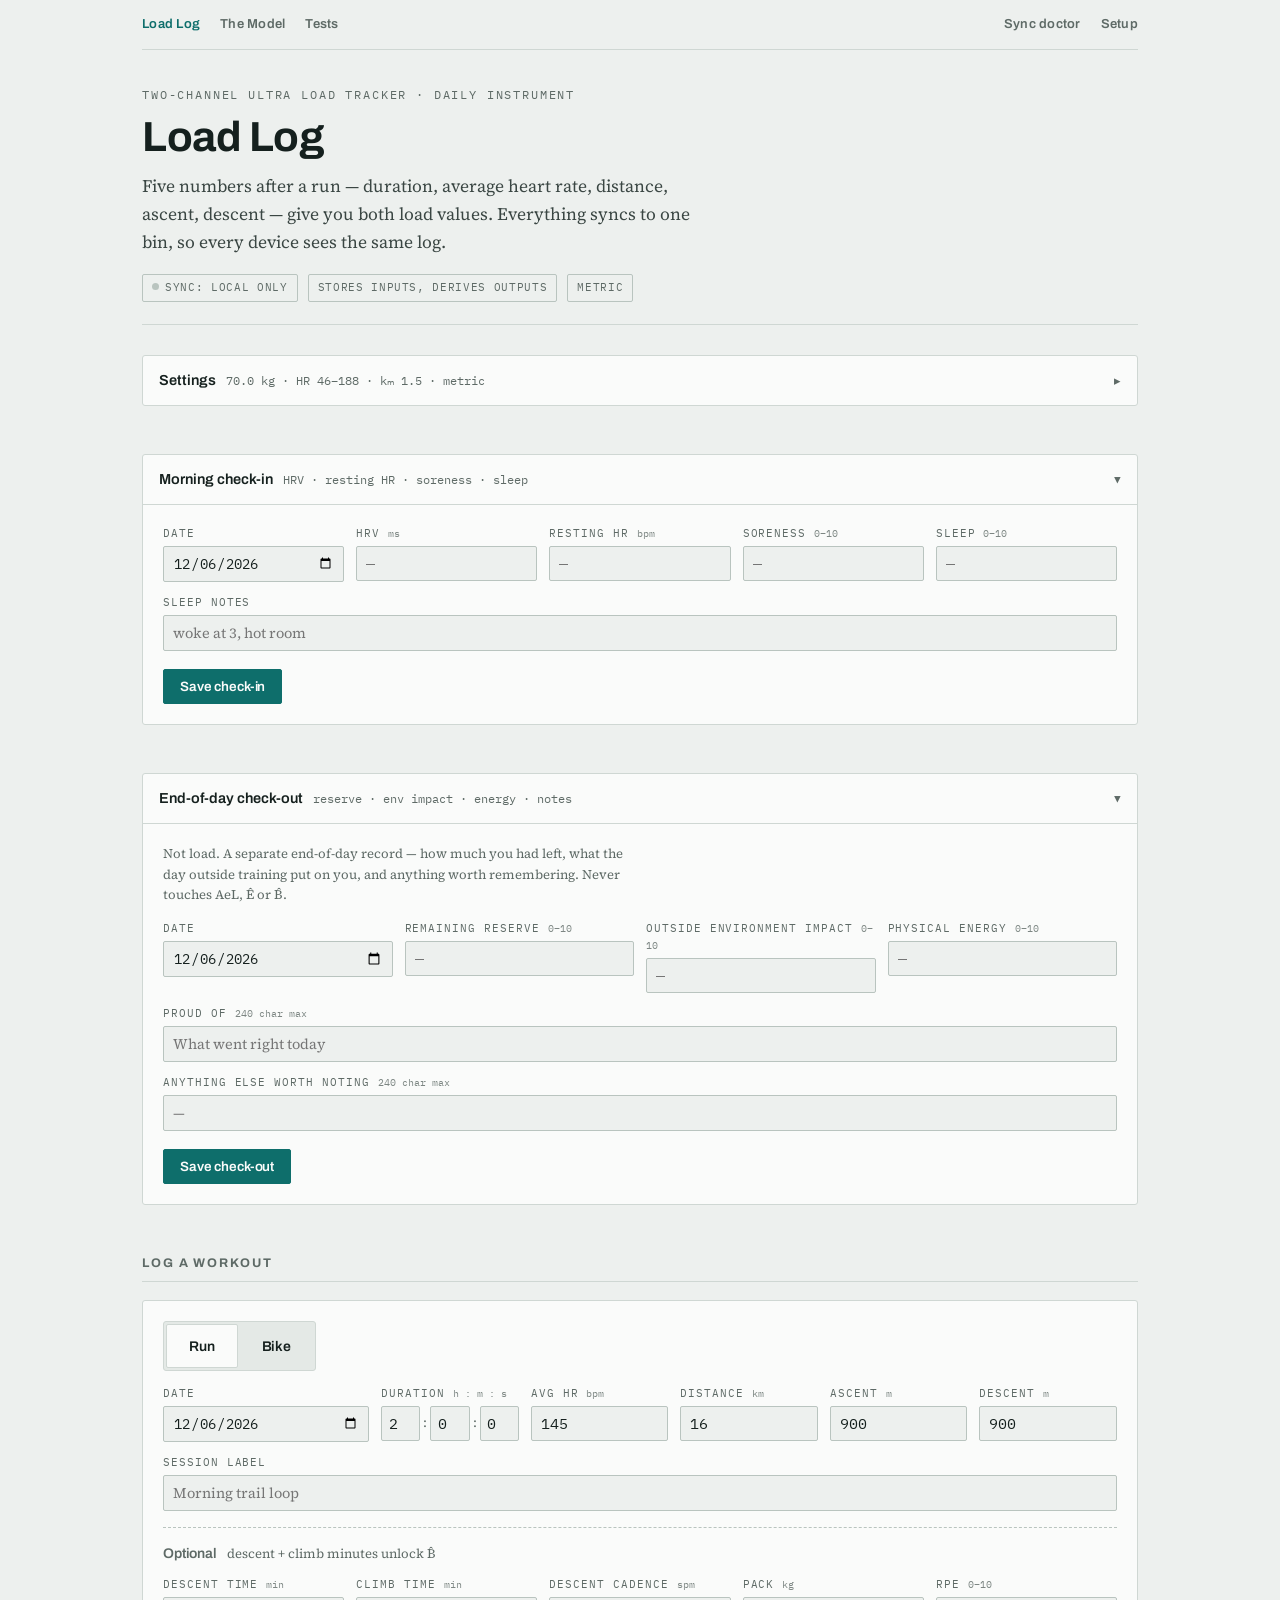
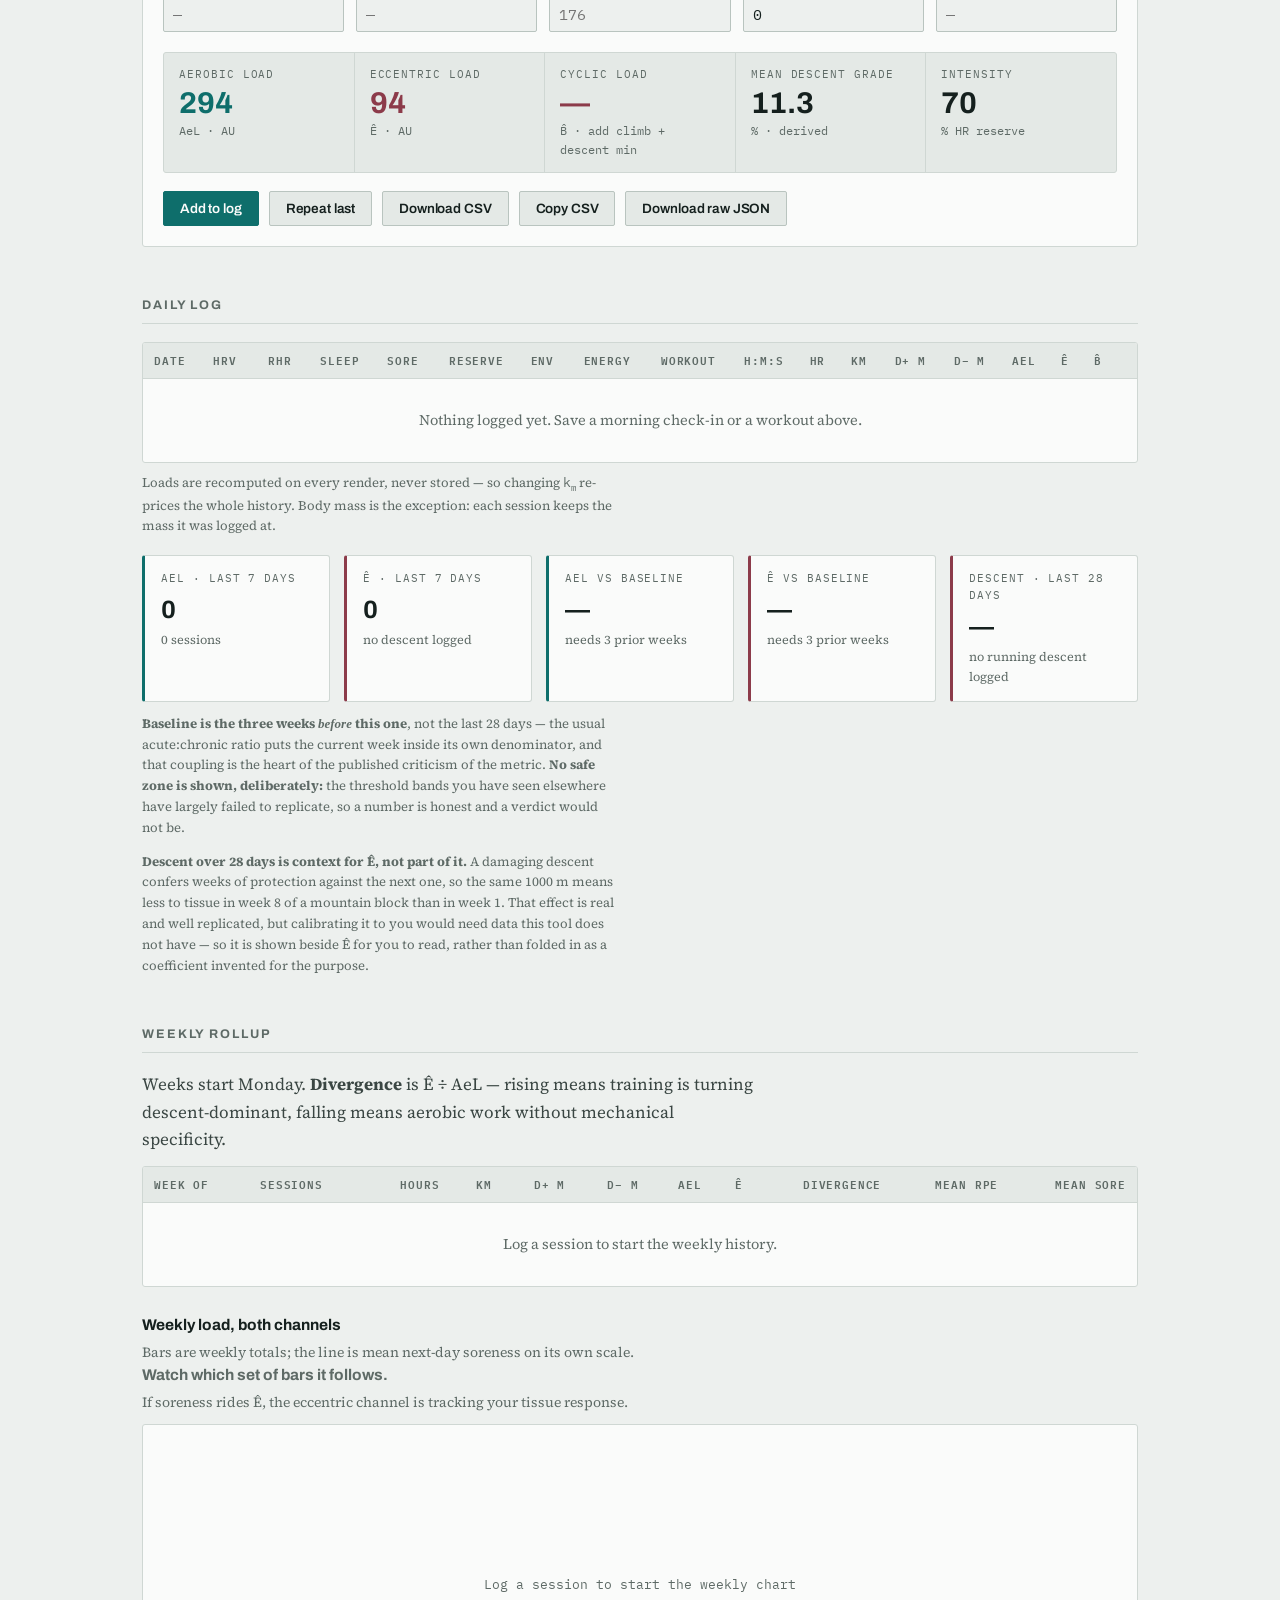
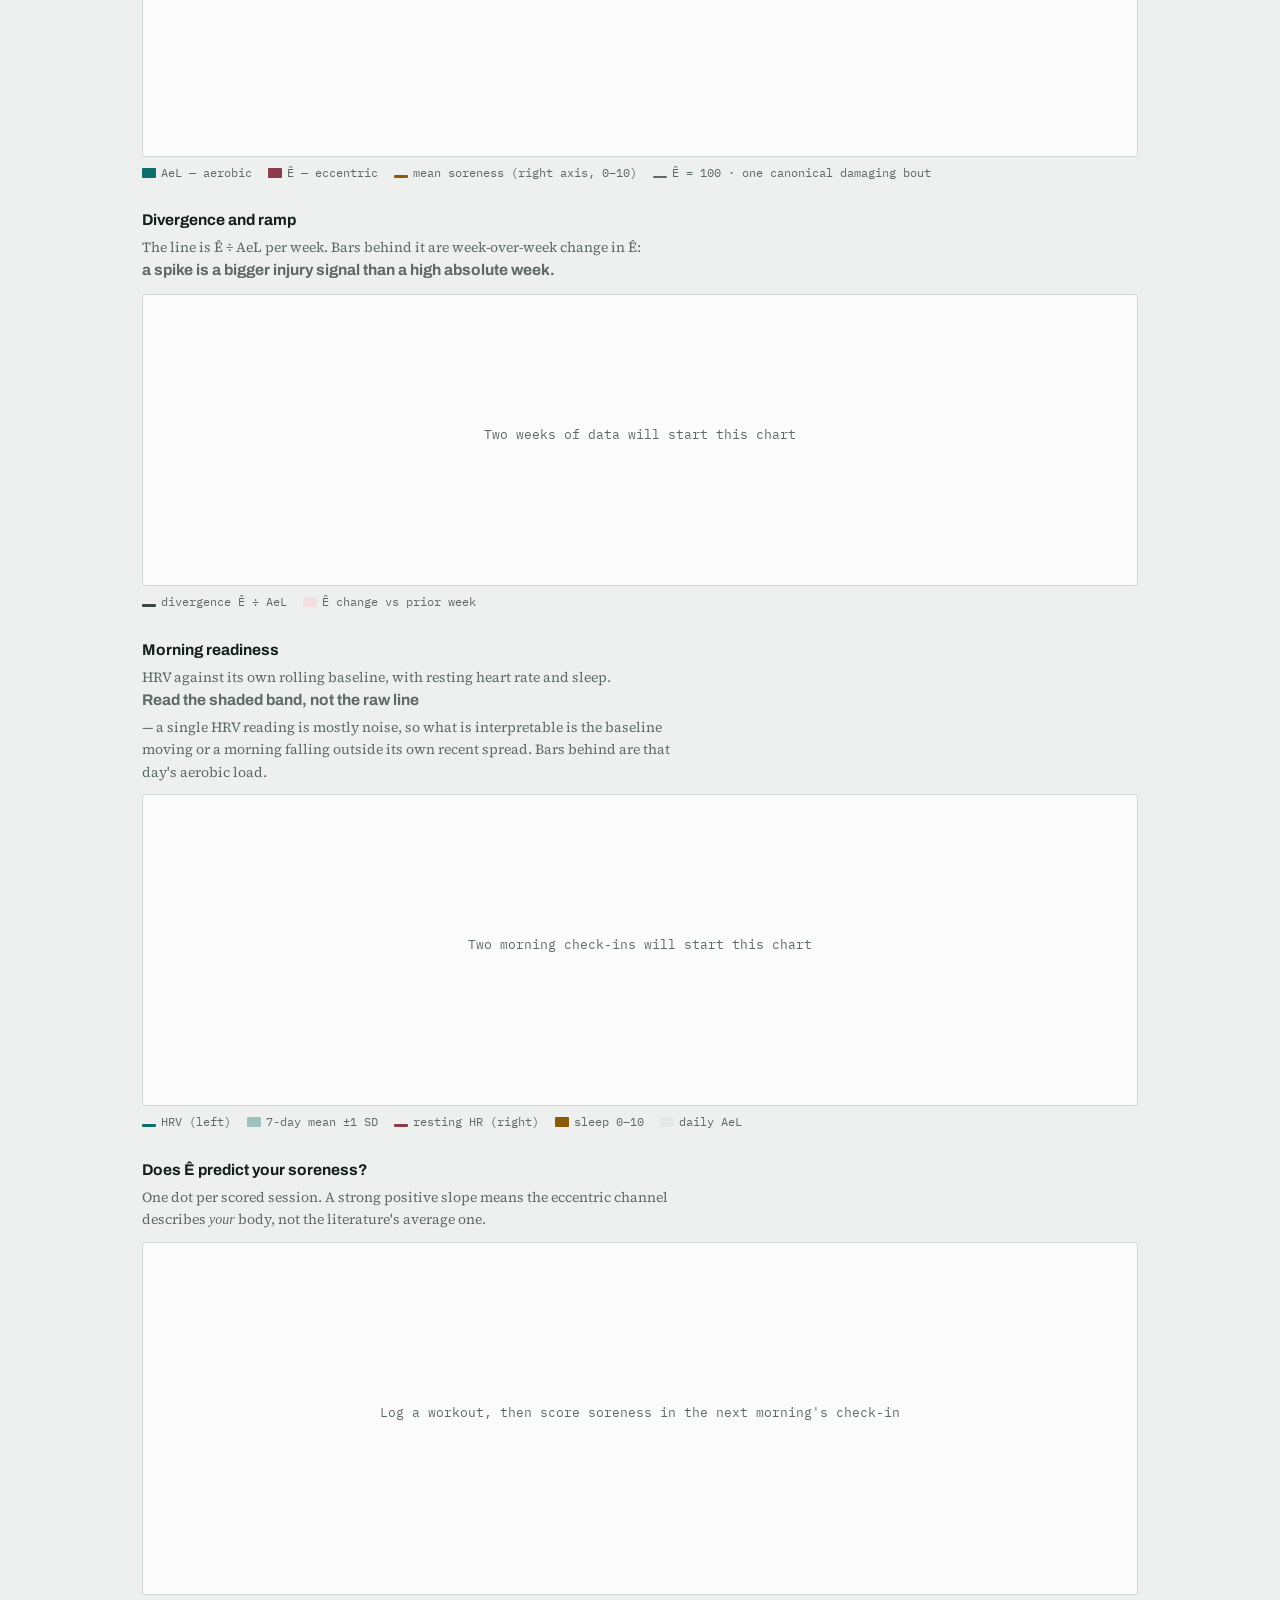
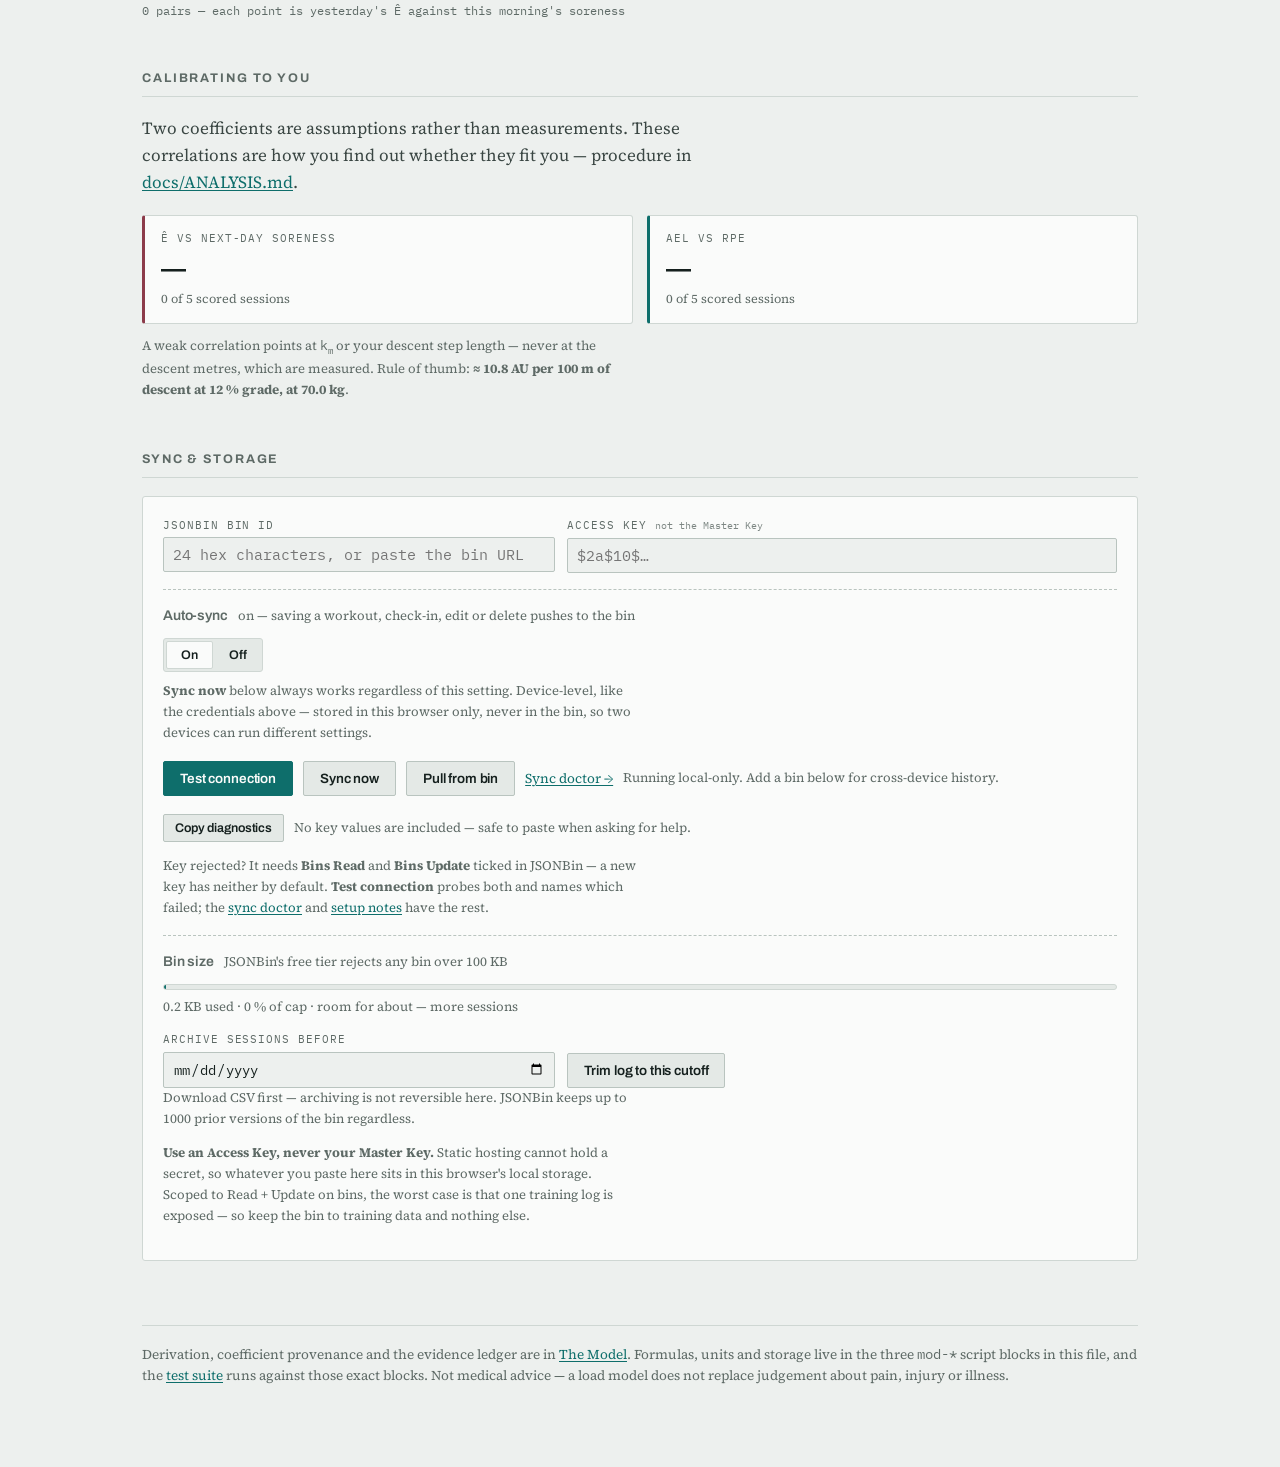
==== commit 44c4dad9: "Update index.html changing up time a bit" ====
--- a/index.html
+++ b/index.html
@@ -91,6 +91,11 @@
 .gridauto{display:grid; grid-template-columns:repeat(auto-fit,minmax(112px,1fr)); gap:12px}
 .corefields{display:grid; grid-template-columns:1.5fr repeat(5,1fr); gap:12px}
 @media(max-width:880px){.corefields{grid-template-columns:repeat(auto-fit,minmax(112px,1fr))}}
+/* Duration as one grid cell holding three narrow h/m/s boxes, not three cells —
+   keeps the six-column corefields grid intact. */
+.hms{display:flex; align-items:center; gap:3px}
+.hms input{padding:7px 3px; text-align:center; min-width:0}
+.hms .sep{color:var(--muted); font-size:13px}
 .subsection{margin-top:16px; padding-top:15px; border-top:1px dashed var(--line-2)}
 .subsection .hdr{display:flex; align-items:baseline; gap:10px; margin-bottom:11px; flex-wrap:wrap}
 .subsection .hdr .disp{font-size:14px; font-weight:600}
@@ -471,7 +476,14 @@
     <p class="savenote" id="sportNote" hidden style="margin:8px 0 0">Ascent and descent are recorded but do <b>not</b> feed the model: climbing is already priced through heart rate, and descending is coasting. Ê and B̂ read <b>n/a</b>, not zero.</p>
     <div class="corefields" style="margin-top:14px">
       <div class="f"><label for="date">Date</label><input id="date" type="date"></div>
-      <div class="f"><label for="dur">Duration <span class="sublab">min</span></label><input id="dur" type="number" inputmode="numeric" value="120" step="1" min="1"></div>
+      <div class="f"><label for="durH">Duration <span class="sublab">h : m : s</span></label>
+        <div class="hms">
+          <input id="durH" type="number" inputmode="numeric" value="2" step="1" min="0" aria-label="Hours">
+          <span class="sep">:</span>
+          <input id="durM" type="number" inputmode="numeric" value="0" step="1" min="0" max="59" aria-label="Minutes">
+          <span class="sep">:</span>
+          <input id="durS" type="number" inputmode="numeric" value="0" step="1" min="0" max="59" aria-label="Seconds">
+        </div></div>
       <div class="f"><label for="hr">Avg HR <span class="sublab">bpm</span></label><input id="hr" type="number" inputmode="numeric" value="145" step="1" min="1"></div>
       <div class="f"><label for="dist">Distance <span class="sublab" id="uDist">km</span></label><input id="dist" type="number" inputmode="decimal" value="16" step="0.1" min="0"></div>
       <div class="f" id="fUp"><label for="up">Ascent <span class="sublab" id="uUp">m</span></label><input id="up" type="number" inputmode="numeric" value="900" step="10" min="0"></div>
@@ -528,7 +540,7 @@
       <thead><tr>
         <th>Date</th><th>HRV</th><th>RHR</th><th>Sleep</th><th>Sore</th>
         <th>Reserve</th><th>Env</th><th>Energy</th>
-        <th>Workout</th><th>min</th><th>HR</th>
+        <th>Workout</th><th>h:m:s</th><th>HR</th>
         <th id="thDist">km</th><th id="thUp">D+ m</th><th id="thDown">D− m</th>
         <th>AeL</th><th>Ê</th><th>B̂</th><th></th>
       </tr></thead>
@@ -2802,12 +2814,28 @@
     $("checkout").scrollIntoView({ behavior: "smooth", block: "start" });
   }
 
+  /**
+   * Duration is typed as hours/minutes/seconds — easier to enter a 3:47:12
+   * day than to mental-math it into 227.2 minutes — but stored and modeled
+   * as the single decimal-minute value it always was. Nothing downstream of
+   * durationMin (validation, CSV, the model) changes.
+   */
+  function readDuration() {
+    return rawNum("durH") * 60 + rawNum("durM") + rawNum("durS") / 60;
+  }
+  function writeDuration(totalMin) {
+    var totalSec = Math.round(Math.max(0, totalMin || 0) * 60);
+    $("durH").value = Math.floor(totalSec / 3600);
+    $("durM").value = Math.floor((totalSec % 3600) / 60);
+    $("durS").value = totalSec % 60;
+  }
+
   function readSession() {
     return {
       id: editingId || S.newId(),
       date: $("date").value || new Date().toISOString().slice(0, 10),
       label: ($("label").value || "").trim() || "Session",
-      durationMin: rawNum("dur"),
+      durationMin: readDuration(),
       avgHr: rawNum("hr"),
       distanceKm: mNum("dist", "distance"),
       ascentM: mNum("up", "elevation"),
@@ -2829,7 +2857,7 @@
   function writeSession(s) {
     $("date").value = s.date || "";
     $("label").value = s.label || "";
-    $("dur").value = s.durationMin || "";
+    writeDuration(s.durationMin);
     $("hr").value = s.avgHr || "";
     setField("dist", s.distanceKm, "distance");
     setField("up", s.ascentM, "elevation");
@@ -3048,6 +3076,19 @@
 
     function num(v, dp) {
       return v == null ? "—" : (dp ? v.toFixed(dp) : String(Math.round(v)));
+    }
+    /** Minutes -> "h:mm:ss", or "m:ss" under an hour — same convention as a
+        stopwatch, and far more scannable than a bare minute count once a
+        day's runs start running long. */
+    function fmtHms(totalMin) {
+      if (totalMin == null) return "—";
+      var totalSec = Math.round(totalMin * 60);
+      var h = Math.floor(totalSec / 3600);
+      var m = Math.floor((totalSec % 3600) / 60);
+      var s = totalSec % 60;
+      var mm = h > 0 ? String(m).padStart(2, "0") : String(m);
+      var ss = String(s).padStart(2, "0");
+      return (h > 0 ? h + ":" : "") + mm + ":" + ss;
     }
 
     days.forEach(function (day) {
@@ -3084,7 +3125,7 @@
         tr.innerHTML = head +
           '<td class="lbl"><span class="sportTag ' + (isBike ? "bike" : "run") + '">' +
             (isBike ? "bike" : "run") + "</span> " + esc(s.label) + "</td>" +
-          "<td>" + Math.round(s.durationMin) + "</td>" +
+          "<td>" + fmtHms(s.durationMin) + "</td>" +
           "<td>" + Math.round(s.avgHr) + "</td>" +
           "<td>" + U.toDisplay(s.distanceKm || 0, "distance", units).toFixed(dd) + "</td>" +
           "<td>" + Math.round(U.toDisplay(s.ascentM || 0, "elevation", units)) + "</td>" +
